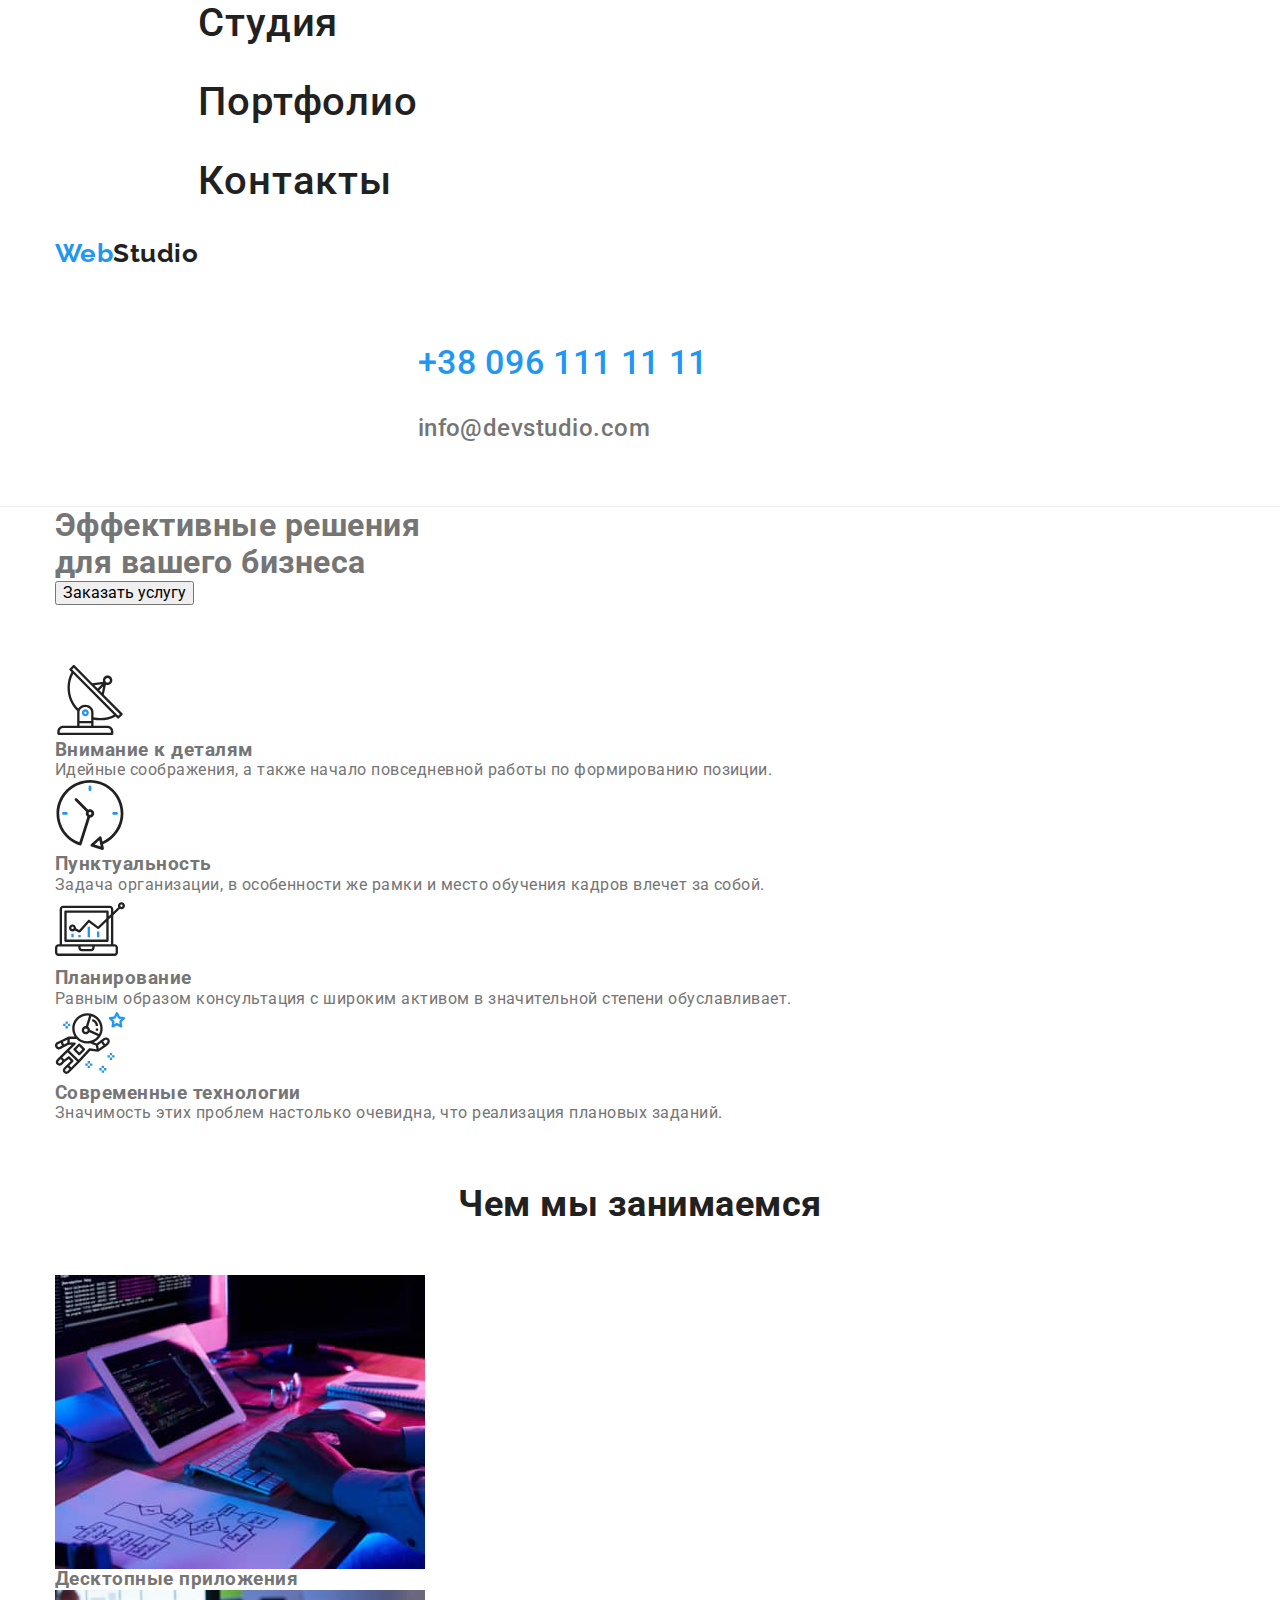
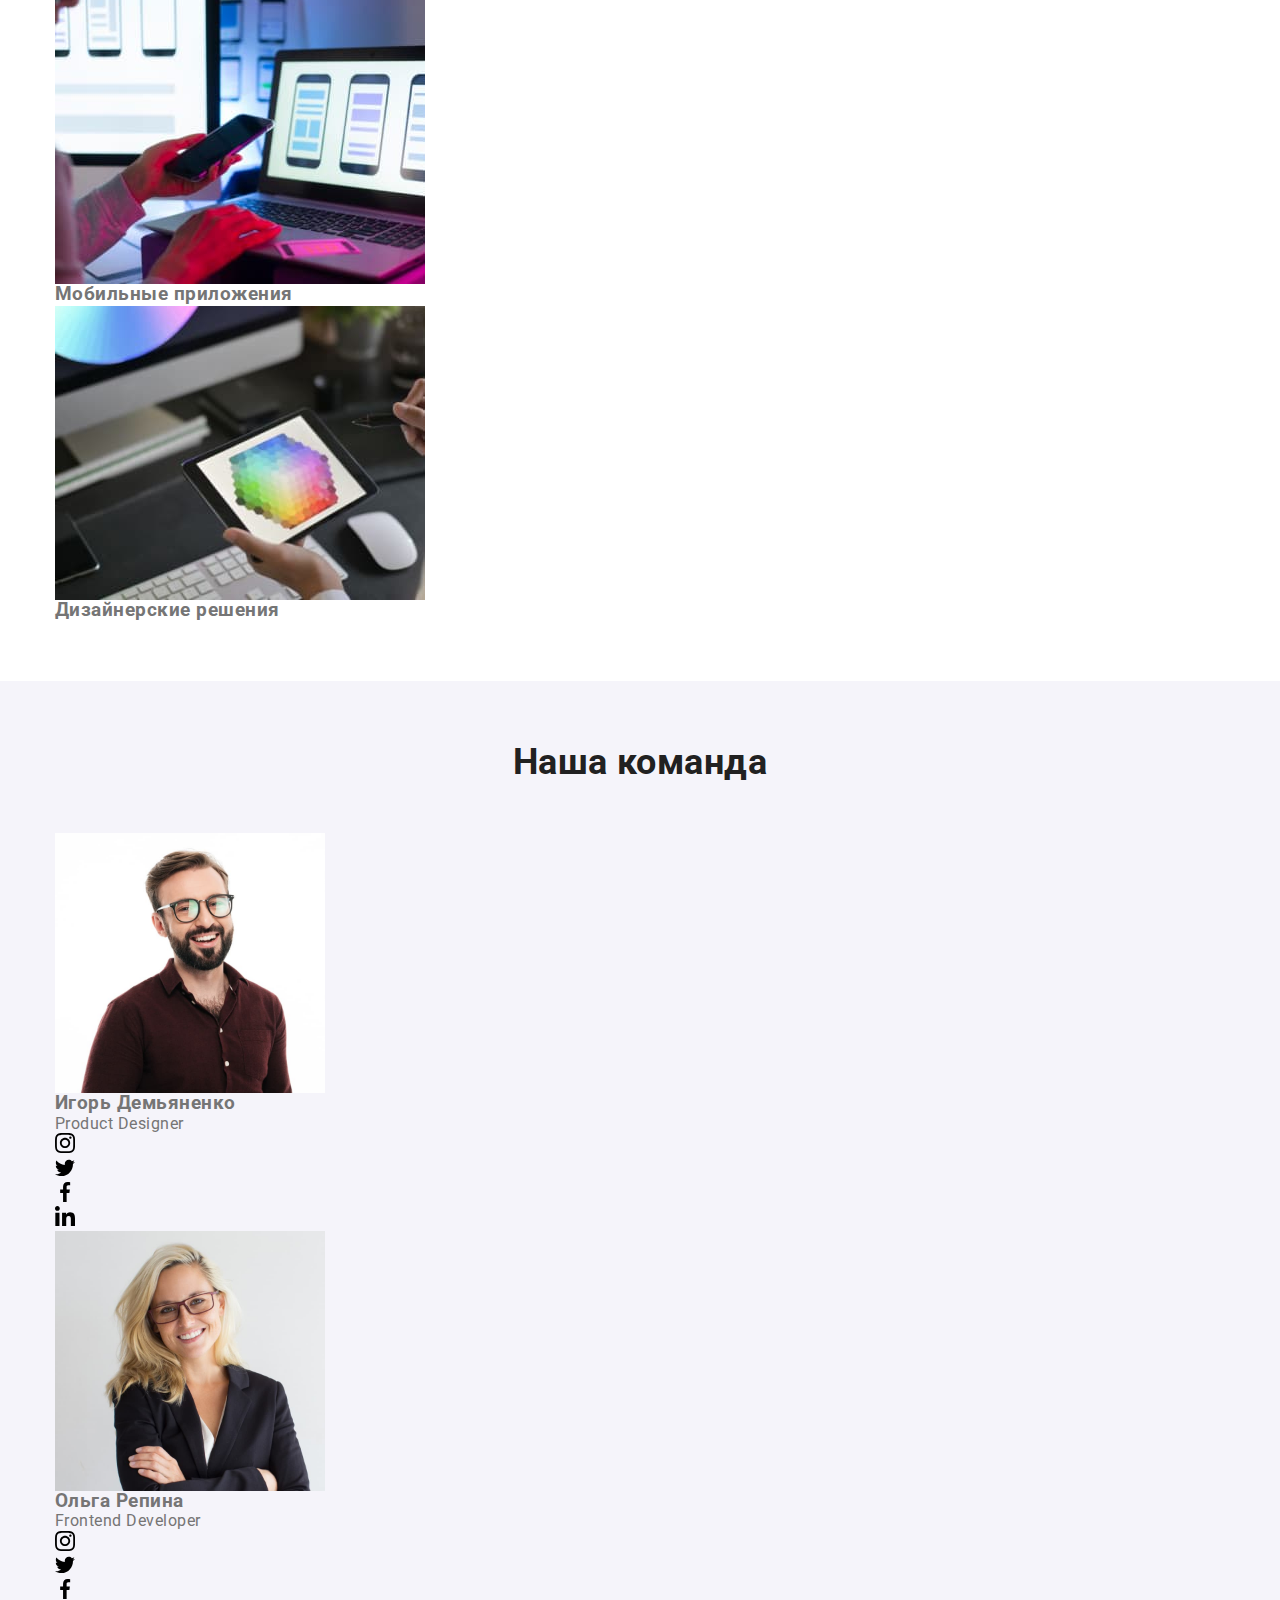
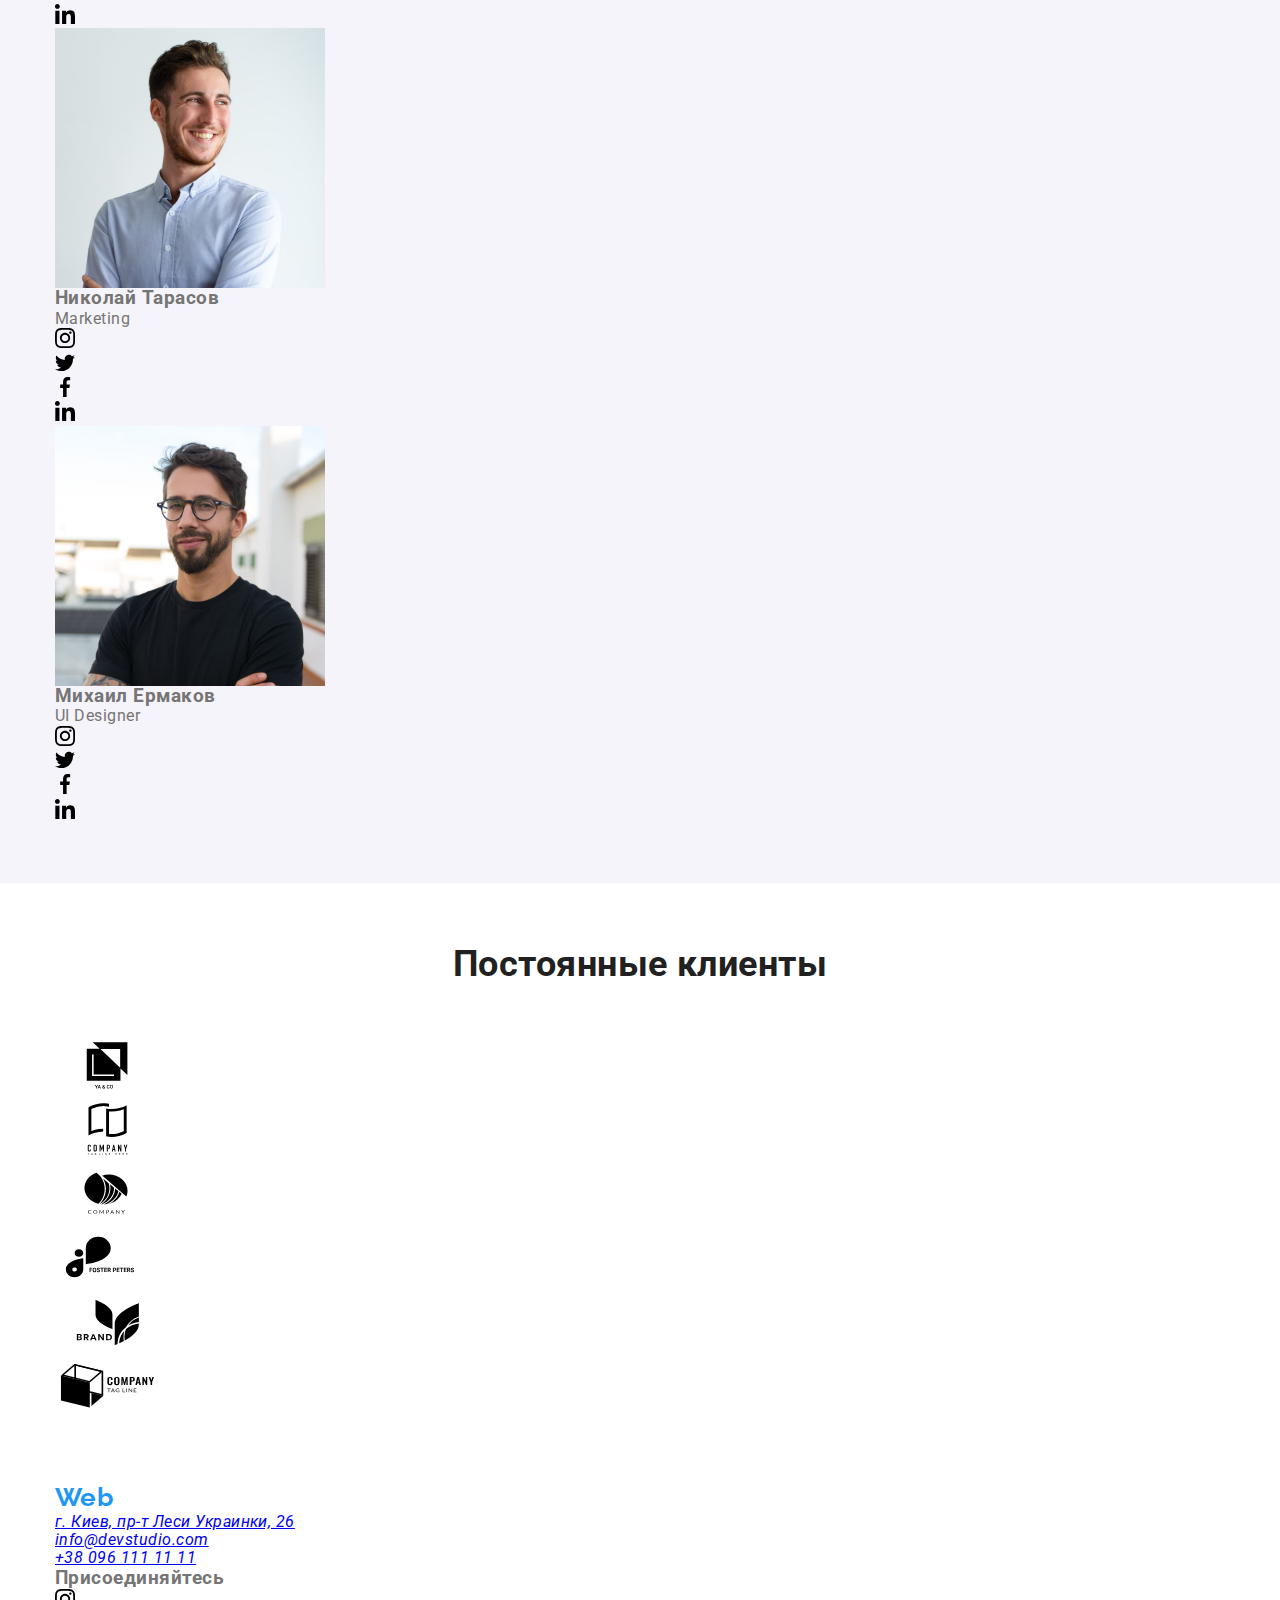
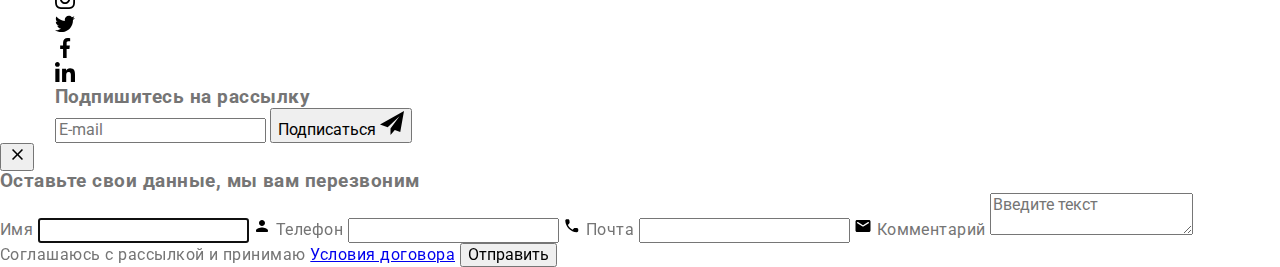
==== index.html @ 409502b0 "mobile_menu" ====
<!DOCTYPE html>
<html lang="ru">
  <head>
    <meta charset="UTF-8" />
    <meta http-equiv="X-UA-Compatible" content="IE=edge" />
    <meta name="viewport" content="width=device-width, initial-scale=1.0" />
    <title>Студия</title>
    <link href="https://fonts.googleapis.com/css2?family=Raleway:wght@700&family=Roboto:wght@400;500;700;900&display=swap" rel="stylesheet" />
    <link rel="stylesheet" href="https://cdnjs.cloudflare.com/ajax/libs/modern-normalize/1.1.0/modern-normalize.min.css" />
    <link rel="stylesheet" href="./css/main.min.css" />
  </head>
  <body>
    <!-- Шапка сайта -->
    <header class="header">
      <div class="header__container container">
        <a href="./index.html" class="logo">Web<span class="logo__black">Studio</span></a>
        <button type="button" 
                class="mobile-menu__button"
                aria-expanded="false"
                aria-controls="mobile-menu__container"
                data-menu-button>
          <svg width=40 height=40 area-label ="Переключатель мобильного меню">              
            <use class="mobile-menu__icon-menu" href="./images/icons.svg#menu"></use>
            <use class="mobile-menu__icon-close" href="./images/icons.svg#close"></use>
          </svg>            
        </button> 
        <div class="mobile-menu__container"  id="mobile-menu__container" data-menu>
            <nav class="nav">          
              <ul class="nav__list">
                <li class="nav__item"><a class="nav__link nav__link--current" href="./index.html">Студия</a></li>
                <li class="nav__item"><a class="nav__link" href="./portfolio.html">Портфолио</a></li>
                <li class="nav__item"><a class="nav__link" href="">Контакты</a></li>            
              </ul>         
            </nav>
            <ul class="contacts">
              <li class="contacts__item">
                <a class="contacts__link" href="mailto:info@devstudio.com">
                  <svg width="16" height="12" class="contacts__icon">
                    <use href="./images/icons.svg#envelope"></use>
                  </svg>
                  info@devstudio.com
                </a>
              </li>
              <li class="contacts__item">
                <a class="contacts__link contacts__link--mobile" href="tel:+380961111111">
                  <svg width="10" height="16" class="contacts__icon">
                    <use href="./images/icons.svg#smartphone"></use>
                  </svg>
                  +38 096 111 11 11
                </a>
              </li>
            </ul>   
            <ul class="mobile-social">
              <li class="mobile-social__item"><a href="" class="mobile-social__link">Instagram</a>              
              <li class="mobile-social__item"><a href="" class="mobile-social__link">Twitter</a>              
              <li class="mobile-social__item"><a href="" class="mobile-social__link">Facebook</a>                
              <li class="mobile-social__item"><a href="" class="mobile-social__link">LinkedIn</a></li>              
            </ul>      
        </div>             
      </div>
    </header>

    <!-- Основная часть -->
    <main>
      <!--Герой-->
      <section class="hero">
        <div class="container">
          <h1 class="hero__title">Эффективные решения<br />для вашего бизнеса</h1>
          <button class="hero__button" type="button" data-modal-open>Заказать услугу</button>
        </div>
      </section>

      <!--Преимущества-->
      <section class="section">
        <div class="container">
          <h2 class="section__title visually-hidden">Наши преимущества</h2>
          <ul class="features">
            <li class="features__item">
              <div class="features__icon">
                <svg width=70 height=70>
                  <use href="./images/icons.svg#antenna"></use>
                </svg>
              </div>
              <h3 class="features__title">Внимание к деталям</h3>
              <p class="features__text">Идейные соображения, а также начало повседневной работы по формированию позиции.</p>
            </li>
            <li class="features__item">
              <div class="features__icon">
                <svg width=70 height=70>
                  <use href="./images/icons.svg#clock"></use>
                </svg>
              </div>
              <h3 class="features__title">Пунктуальность</h3>
              <p class="features__text">Задача организации, в особенности же рамки и место обучения кадров влечет за собой.</p>
            </li>
            <li class="features__item">
              <div class="features__icon">
                <svg width=70 height=70>
                  <use href="./images/icons.svg#diagram"></use>
                </svg>
              </div>
              <h3 class="features__title">Планирование</h3>
              <p class="features__text">Равным образом консультация с широким активом в значительной степени обуславливает.</p>
            </li>
            <li class="features__item">
              <div class="features__icon">
                <svg width=70 height=70>
                  <use href="./images/icons.svg#astronaut"></use>
                </svg>
              </div>
              <h3 class="features__title">Современные технологии</h3>
              <p class="features__text">Значимость этих проблем настолько очевидна, что реализация плановых заданий.</p>
            </li>
          </ul>
        </div>
      </section>

      <!--Чем мы занимаемся-->
      <section class="section section--no-padding">
        <div class="container">
          <h2 class="section__title">Чем мы занимаемся</h2>
          <ul class="description">
            <li class="description__item">
              <img src="./images/box1.jpg" alt="крупный план програмиста, работающего за своим столом в офисе" width="370" />
              <h3 class="description__title">Десктопные приложения</h3>
            </li>
            <li class="description__item">
              <img src="./images/box2.jpg" alt="веб дизайнер работает над интерфейсом приложения для смартфона" width="370" />
              <h3 class="description__title">Мобильные приложения</h3>
            </li>
            <li class="description__item">
              <img src="./images/box3.jpg" alt="веб дизайнер работает с цветовой палитрой на планшете" width="370" />
              <h3 class="description__title">Дизайнерские решения</h3>
            </li>
          </ul>
        </div>
      </section>

      <!--Команда-->
      <section class="section section--over-bcgr">
        <div class="container">
          <h2 class="section__title">Наша команда</h2>
          <ul class="team">
            <li class="team__item">
              <img src="./images/demjanenko.jpg" alt="Игорь Демьяненко" width="270" />
              <div class="team__box">
                <h3 class="team__title">Игорь Демьяненко</h3>
                <p class="team__text">Product Designer</p>
                <ul class="social">
                  <li class="social__item">
                    <a href="#" class="social__link">
                      <svg width="20" height="20" class="social__icon">
                        <use href="./images/icons.svg#instagram"></use>
                      </svg>
                    </a>
                  </li>
                  <li class="social__item">
                    <a href="#" class="social__link">
                      <svg width="20" height="20" class="social__icon">
                        <use href="./images/icons.svg#twitter"></use>
                      </svg>
                    </a>
                  </li>
                  <li class="social__item">
                    <a href="#" class="social__link">
                      <svg width="20" height="20" class="social__icon">
                        <use href="./images/icons.svg#facebook"></use>
                      </svg>
                    </a>
                  </li>
                  <li class="social__item">
                    <a href="#" class="social__link">
                      <svg width="20" height="20" class="social__icon">
                        <use href="./images/icons.svg#linkedin"></use>
                      </svg>
                    </a>
                  </li>
                </ul>
              </div>
            </li>
            <li class="team__item">
              <img src="./images/repina.jpg" alt="Ольга Репина" width="270" />
              <div class="team__box">
                <h3 class="team__title">Ольга Репина</h3>
                <p class="team__text">Frontend Developer</p>
                <ul class="social">
                  <li class="social__item">
                    <a href="#" class="social__link">
                      <svg width="20" height="20" class="social__icon">
                        <use href="./images/icons.svg#instagram"></use>
                      </svg>
                    </a>
                  </li>
                  <li class="social__item">
                    <a href="#" class="social__link">
                      <svg width="20" height="20" class="social__icon">
                        <use href="./images/icons.svg#twitter"></use>
                      </svg>
                    </a>
                  </li>
                  <li class="social__item">
                    <a href="#" class="social__link">
                      <svg width="20" height="20" class="social__icon">
                        <use href="./images/icons.svg#facebook"></use>
                      </svg>
                    </a>
                  </li>
                  <li class="social__item">
                    <a href="#" class="social__link">
                      <svg width="20" height="20" class="social__icon">
                        <use href="./images/icons.svg#linkedin"></use>
                      </svg>
                    </a>
                  </li>
                </ul>
              </div>
            </li>
            <li class="team__item">
              <img src="./images/tarasov.jpg" alt="Николай Тарасов" width="270" />
              <div class="team__box">
                <h3 class="team__title">Николай Тарасов</h3>
                <p class="team__text">Marketing</p>
                <ul class="social">
                  <li class="social__item">
                    <a href="#" class="social__link">
                      <svg width="20" height="20" class="social__icon">
                        <use href="./images/icons.svg#instagram"></use>
                      </svg>
                    </a>
                  </li>
                  <li class="social__item">
                    <a href="#" class="social__link">
                      <svg width="20" height="20" class="social__icon">
                        <use href="./images/icons.svg#twitter"></use>
                      </svg>
                    </a>
                  </li>
                  <li class="social__item">
                    <a href="#" class="social__link">
                      <svg width="20" height="20" class="social__icon">
                        <use href="./images/icons.svg#facebook"></use>
                      </svg>
                    </a>
                  </li>
                  <li class="social__item">
                    <a href="#" class="social__link">
                      <svg width="20" height="20" class="social__icon">
                        <use href="./images/icons.svg#linkedin"></use>
                      </svg>
                    </a>
                  </li>
                </ul>
              </div>
            </li>
            <li class="team__item">
              <img src="./images/ermakov.jpg" alt="Михаил Ермаков" width="270" />
              <div class="team__box">
                <h3 class="team__title">Михаил Ермаков</h3>
                <p class="team__text">UI Designer</p>
                <ul class="social">
                  <li class="social__item">
                    <a href="#" class="social__link">
                      <svg width="20" height="20" class="social__icon">
                        <use href="./images/icons.svg#instagram"></use>
                      </svg>
                    </a>
                  </li>
                  <li class="social__item">
                    <a href="#" class="social__link">
                      <svg width="20" height="20" class="social__icon">
                        <use href="./images/icons.svg#twitter"></use>
                      </svg>
                    </a>
                  </li>
                  <li class="social__item">
                    <a href="#" class="social__link">
                      <svg width="20" height="20" class="social__icon">
                        <use href="./images/icons.svg#facebook"></use>
                      </svg>
                    </a>
                  </li>
                  <li class="social__item">
                    <a href="#" class="social__link">
                      <svg width="20" height="20" class="social__icon">
                        <use href="./images/icons.svg#linkedin"></use>
                      </svg>
                    </a>
                  </li>
                </ul>
              </div>
            </li>
          </ul>
        </div>
      </section>
       <!-- Постоянные клиенты -->
    <section class="section">
      <div class="container">
        <h2 class="section__title">Постоянные клиенты</h2>
        <ul class="customers">
          <li class="customers__item">
            <a href="#" class="customers__link">
              <svg width="106" height="60">
                <use href="./images/icons.svg#logo1"></use>
              </svg>
            </a>
          </li>
          <li class="customers__item">
            <a href="#" class="customers__link">
              <svg width="106" height="60">
                <use href="./images/icons.svg#logo2"></use>
              </svg>
            </a>
          </li>
          <li class="customers__item">
            <a href="#" class="customers__link">
              <svg width="106" height="60">
                <use href="./images/icons.svg#logo3"></use>
              </svg>
            </a>
          </li>
          <li class="customers__item">
            <a href="#" class="customers__link">
              <svg width="106" height="60">
                <use href="./images/icons.svg#logo4"></use>
              </svg>
            </a>
          </li>
          <li class="customers__item">
            <a href="#" class="customers__link">
              <svg width="106" height="60">
                <use href="./images/icons.svg#logo5"></use>
              </svg>
            </a>
          </li>
          <li class="customers__item">
            <a href="#" class="customers__link">
              <svg width="106" height="60">
                <use href="./images/icons.svg#logo6"></use>
              </svg>
            </a>
          </li>
        </ul>
      </div>
    </section>
    </main>

       <!-- Подвал -->
    <footer class="footer">
      <div class="footer__container container">
        <div class="footer__address">
        <a href="./index.html" class="logo">Web<span class="logo__white">Studio</span></a>
        <address>         
          <ul class="address">
            <li class="address__item"><a class="address__link map" href="https://goo.gl/maps/9KBQKtj4yiWqNJr88" target="_blank" rel="noopener noreferrer">г. Киев, пр-т Леси Украинки, 26</a></li>
            <li class="address__item"><a class="address__link" href="mailto:info@devstudio.com">info@devstudio.com</a></li>
            <li class="address__item"><a class="address__link" href="tel:+380961111111">+38 096 111 11 11</a></li>
          </ul>
        </address>
        </div>
        <div class="footer__social">
          <h3 class="footer__title">Присоединяйтесь</h3>
          <ul class="social">
            <li class="social__item">
              <a href="#" class="social__link social__link--dark">
                <svg width="20" height="20" class="social__icon">
                  <use href="./images/icons.svg#instagram"></use>
                </svg>
              </a>
            </li>
            <li class="social__item">
              <a href="#" class="social__link social__link--dark">
                <svg width="20" height="20" class="social__icon">
                  <use href="./images/icons.svg#twitter"></use>
                </svg>
              </a>
            </li>
            <li class="social__item">
              <a href="#" class="social__link social__link--dark">
                <svg width="20" height="20" class="social__icon">
                  <use href="./images/icons.svg#facebook"></use>
                </svg>
              </a>
            </li>
            <li class="social__item">
              <a href="#" class="social__link social__link--dark">
                <svg width="20" height="20" class="social__icon">
                  <use href="./images/icons.svg#linkedin"></use>
                </svg>
              </a>
            </li>
          </ul>
        </div>
        <div class="footer__subscription">
          <h3 class="footer__title">Подпишитесь на рассылку</h3>
          <form action="subscription">
            <label class="subscription__label">
              <input class="subscription__input" type="email" name="email" placeholder="E-mail" />
              <button class="subscription__button" type="submit">
                Подписаться
                <svg width="24" height="24" class="subscription__icon">
                  <use href="./images/icons.svg#send"></use>
                </svg>
              </button>
            </label>
          </form>
        </div>
      </div>
    </footer>

    <!-- Модальное окно  -->
    <div class="backdrop is-hidden" data-modal>
      <div class="modal">
        <button class="modal__button" data-modal-close>
          <svg class="modal__icon" width="18" height="18">
            <use href="./images/icons.svg#close"></use>
          </svg>
        </button>

        <h3 class="modal__title">Оставьте свои данные, мы вам перезвоним</h3>
        <form class="form" action="form-mod">
          <label class="form__label">
            Имя
            <input class="form__input" type="text" name="name" autofocus required minlength="3" />
            <span class="form__icon">
              <svg width="18" height="18">
                <use href="./images/icons.svg#person"></use>
              </svg>
            </span>
          </label>

          <label class="form__label">
            Телефон
            <input class="form__input" type="tel" name="phone_number" />
            <span class="form__icon">
              <svg width="18" height="18">
                <use href="./images/icons.svg#phone"></use>
              </svg>
            </span>
          </label>

          <label class="form__label">
            Почта
            <input class="form__input" type="email" name="mail" required />
            <span class="form__icon">
              <svg width="18" height="18">
                <use href="./images/icons.svg#email"></use>
              </svg>
            </span>
          </label>

          <label class="form__label">
            Комментарий
            <textarea class="form__textarea" name="comment" placeholder="Введите текст"></textarea>
          </label>

          <label class="form__label-policy">
            <input class="form__checkbox visually-hidden" type="checkbox" name="policy" />
            <span class="form__chec-icon"></span>
            Соглашаюсь с рассылкой и принимаю
            <a class="form__rule" href="#">Условия договора</a>           
          </label>

          <button class="form__button" type="submit">Отправить</button>
        </form>
      </div>
    </div>

    <!-- Script -->
    <script src="./js/modal.js"></script>
    <script src="./js/mobile-menu.js"></script>
  </body>
</html>
---- css/main.min.css ----
ul{list-style:none;padding:0;margin:0}h1,h2,h3,p{margin:0}img{display:block;max-width:100%;height:auto}.mobile-social__link{display:block;font-weight:500;font-size:14px;line-height:1.14;letter-spacing:.02em;text-decoration:none;-webkit-transition:color 250ms cubic-bezier(0.4, 0, 0.2, 1);transition:color 250ms cubic-bezier(0.4, 0, 0.2, 1)}.mobile-social__link:hover,.mobile-social__link:focus{color:#2196f3;fill:#2196f3}.visually-hidden{position:absolute;width:1px;height:1px;margin:-1px;border:0;padding:0;white-space:nowrap;-webkit-clip-path:inset(100%);clip-path:inset(100%);clip:rect(0 0 0 0);overflow:hidden}body{background-color:#fff;color:#757575;font-family:Roboto,sans-serif;letter-spacing:.03em}.container{margin-left:auto;margin-right:auto;padding-left:15px;padding-right:15px}@media screen and (max-width: 767px){.container{min-width:320px}}@media screen and (min-width: 480px){.container{width:480px}}@media screen and (min-width: 768px){.container{width:768px}}@media screen and (min-width: 1200px){.container{width:1200px}}.header{border-bottom:1px solid #ececec}.header__container{position:relative;display:-webkit-box;display:-ms-flexbox;display:flex;-webkit-box-align:center;-ms-flex-align:center;align-items:center}@media screen and (max-width: 767px){.header__container{padding:16px 15px}}.section{padding:60px 0}.section__title{line-height:1.17;text-align:center;color:#212121}@media screen and (min-width: 480px){.section__title{margin-bottom:30px;font-size:28px}}@media screen and (min-width: 1200px){.section__title{margin-bottom:50px;font-size:36px}}.section--no-padding{padding-top:0}@media(max-width: 1200px){.section--no-padding{display:none}}.section--over-bcgr{background-color:#f5f4fa}.logo{display:block;color:#2196f3;font-family:Raleway,sans-serif;font-weight:700;font-style:normal;text-decoration:none}@media screen and (min-width: 480px){.logo{font-size:24px;line-height:1.17}}@media screen and (min-width: 1200px){.logo{font-size:26px;line-height:1.19}}.logo__black{color:#212121}.logo__white{color:#fff}@media screen and (min-width: 480px){.nav__list{margin-bottom:302px}}.nav__item:not(:last-child){margin-bottom:32px}.nav__link{display:block;letter-spacing:.02em;text-decoration:none;-webkit-transition:color 250ms cubic-bezier(0.4, 0, 0.2, 1);transition:color 250ms cubic-bezier(0.4, 0, 0.2, 1);color:#212121}@media screen and (min-width: 480px){.nav__link{font-weight:500;font-size:40px;line-height:1.17}}.nav__link:hover,.nav__link:focus,.nav__link.current{color:#2196f3;fill:#2196f3}.contacts{display:-webkit-box;display:-ms-flexbox;display:flex}@media screen and (min-width: 480px){.contacts{-webkit-box-orient:vertical;-webkit-box-direction:reverse;-ms-flex-direction:column-reverse;flex-direction:column-reverse;margin-bottom:64px}}@media screen and (min-width: 480px){.contacts__item:not(:first-child){margin-bottom:32px}}.contacts__link{color:#757575;fill:#757575}@media screen and (min-width: 480px){.contacts__link{display:block;font-weight:500;font-size:24px;line-height:1.17;letter-spacing:.02em;text-decoration:none}}.contacts__link:hover,.contacts__link:focus{color:#2196f3}@media screen and (min-width: 480px){.contacts__link--mobile{font-size:34px;color:#2196f3}}.contacts__icon{margin-right:10px}@media screen and (min-width: 480px){.contacts__icon{display:none}}@media screen and (max-width: 767px){.mobile-menu__container{display:none;position:absolute;z-index:10;top:0;left:0;width:100%;padding:48px 40px;background-color:#fff}}@media screen and (min-width: 768px){.mobile-menu__container{display:-webkit-box;display:-ms-flexbox;display:flex}}.mobile-menu__container.is-open{display:block}.mobile-menu__button{position:absolute;z-index:20;top:10px;right:15px;display:inline-block;padding:0;background-color:rgba(0,0,0,0);border:none}.mobile-menu__button .mobile-menu__icon-close{display:none}.mobile-menu__button.is-open .mobile-menu__icon-close{display:block}.mobile-menu__button.is-open .mobile-menu__icon-menu{display:none}@media screen and (min-width: 768px){.mobile-menu__button{display:none}}.mobile-menu__button:hover,.mobile-menu__button:focus{fill:#2196f3}.mobile-social{display:-webkit-box;display:-ms-flexbox;display:flex}@media screen and (min-width: 768px){.mobile-social{display:none}}.mobile-social__item{display:-webkit-box;display:-ms-flexbox;display:flex}.mobile-social__item:not(:last-child){border-right:1px solid rgba(33,33,33,.2);padding-right:10px}.mobile-social__item:not(:first-child){padding-left:10px}.mobile-social__link{font-size:18px;line-height:1.22;color:#2196f3}/*# sourceMappingURL=main.min.css.map */
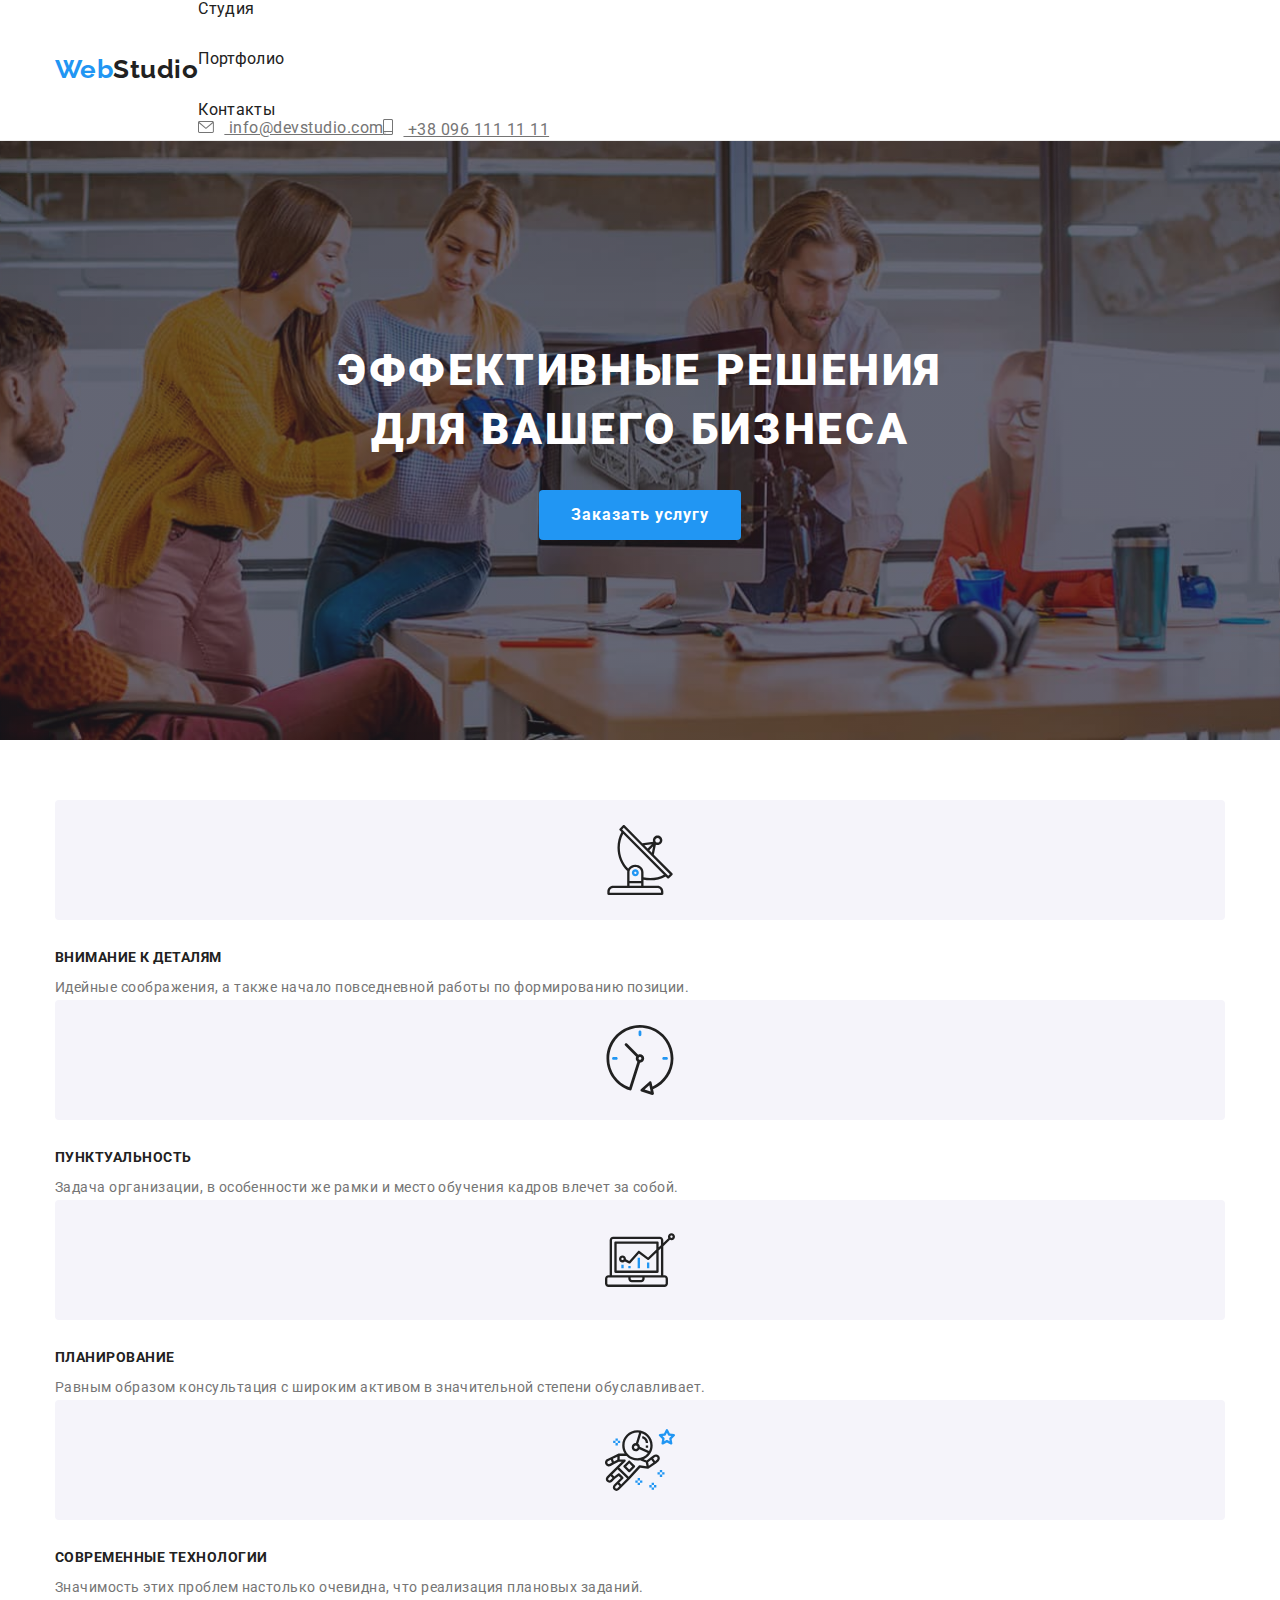
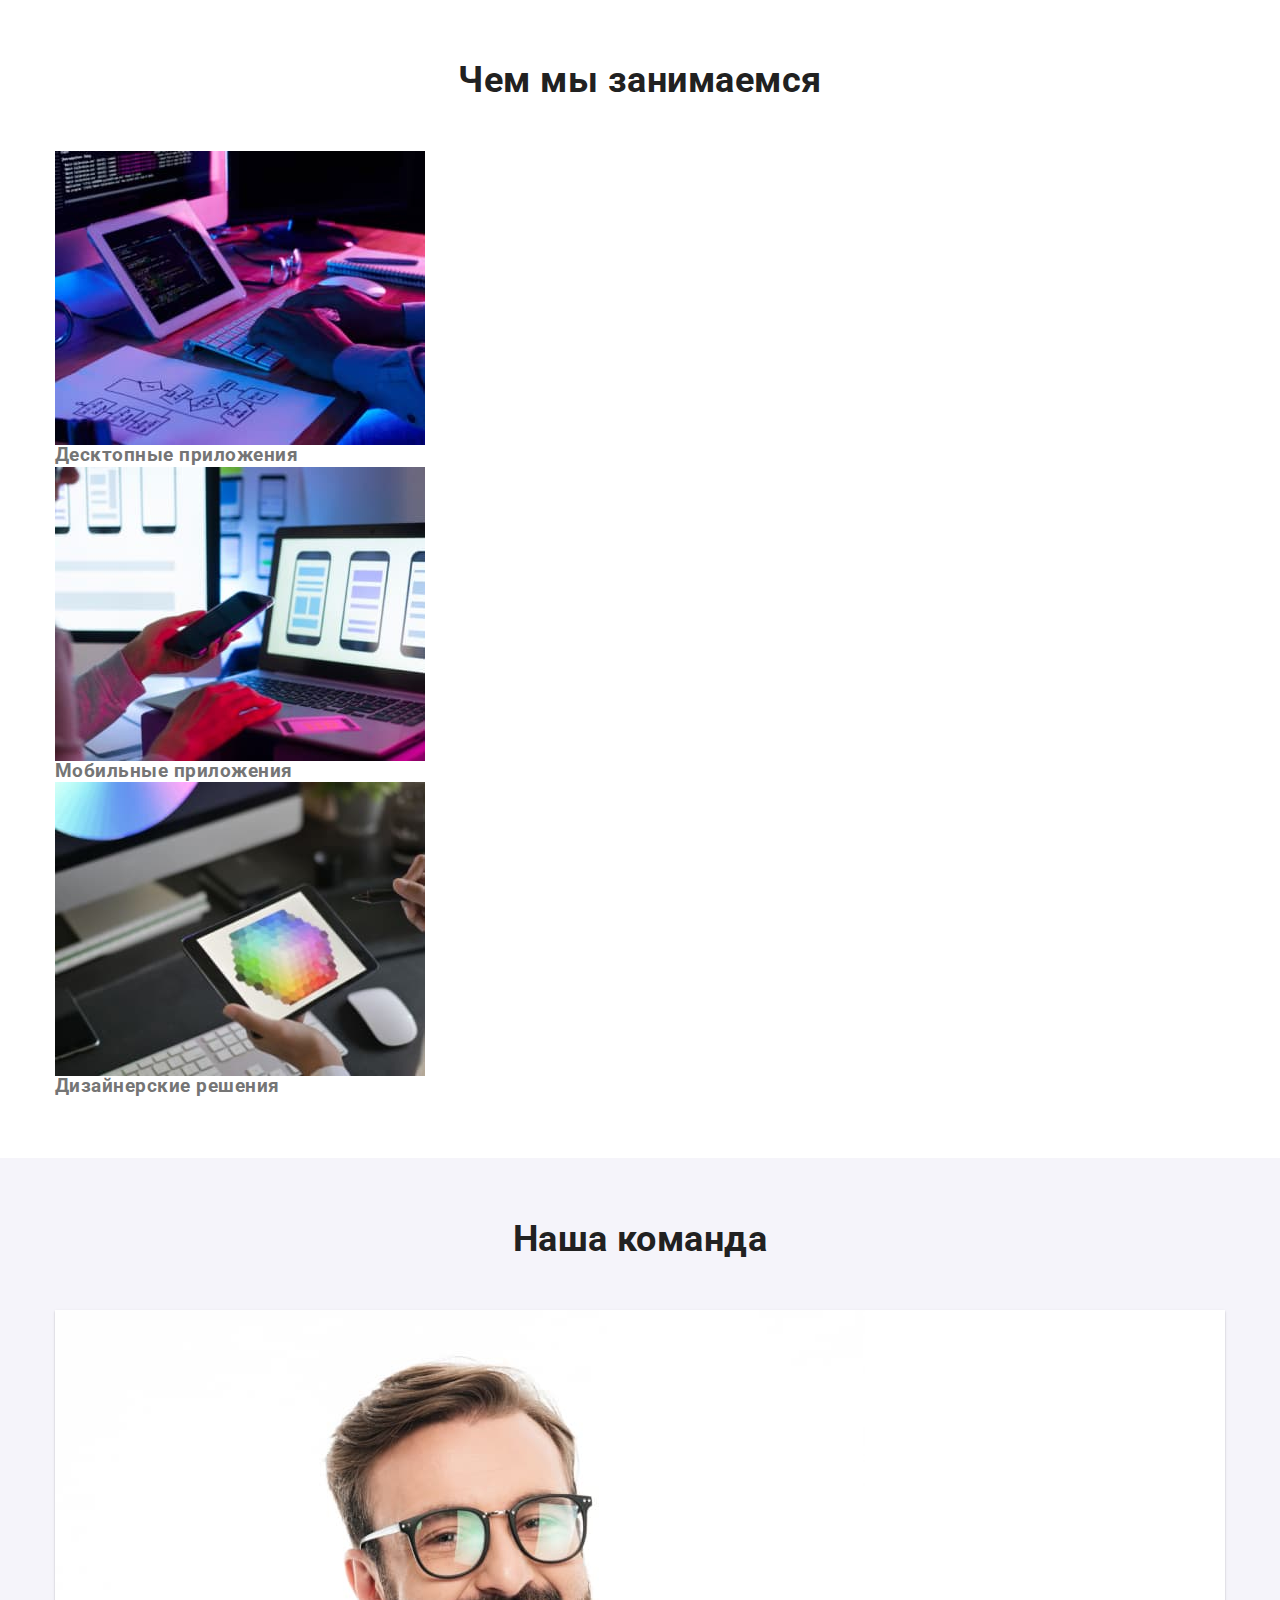
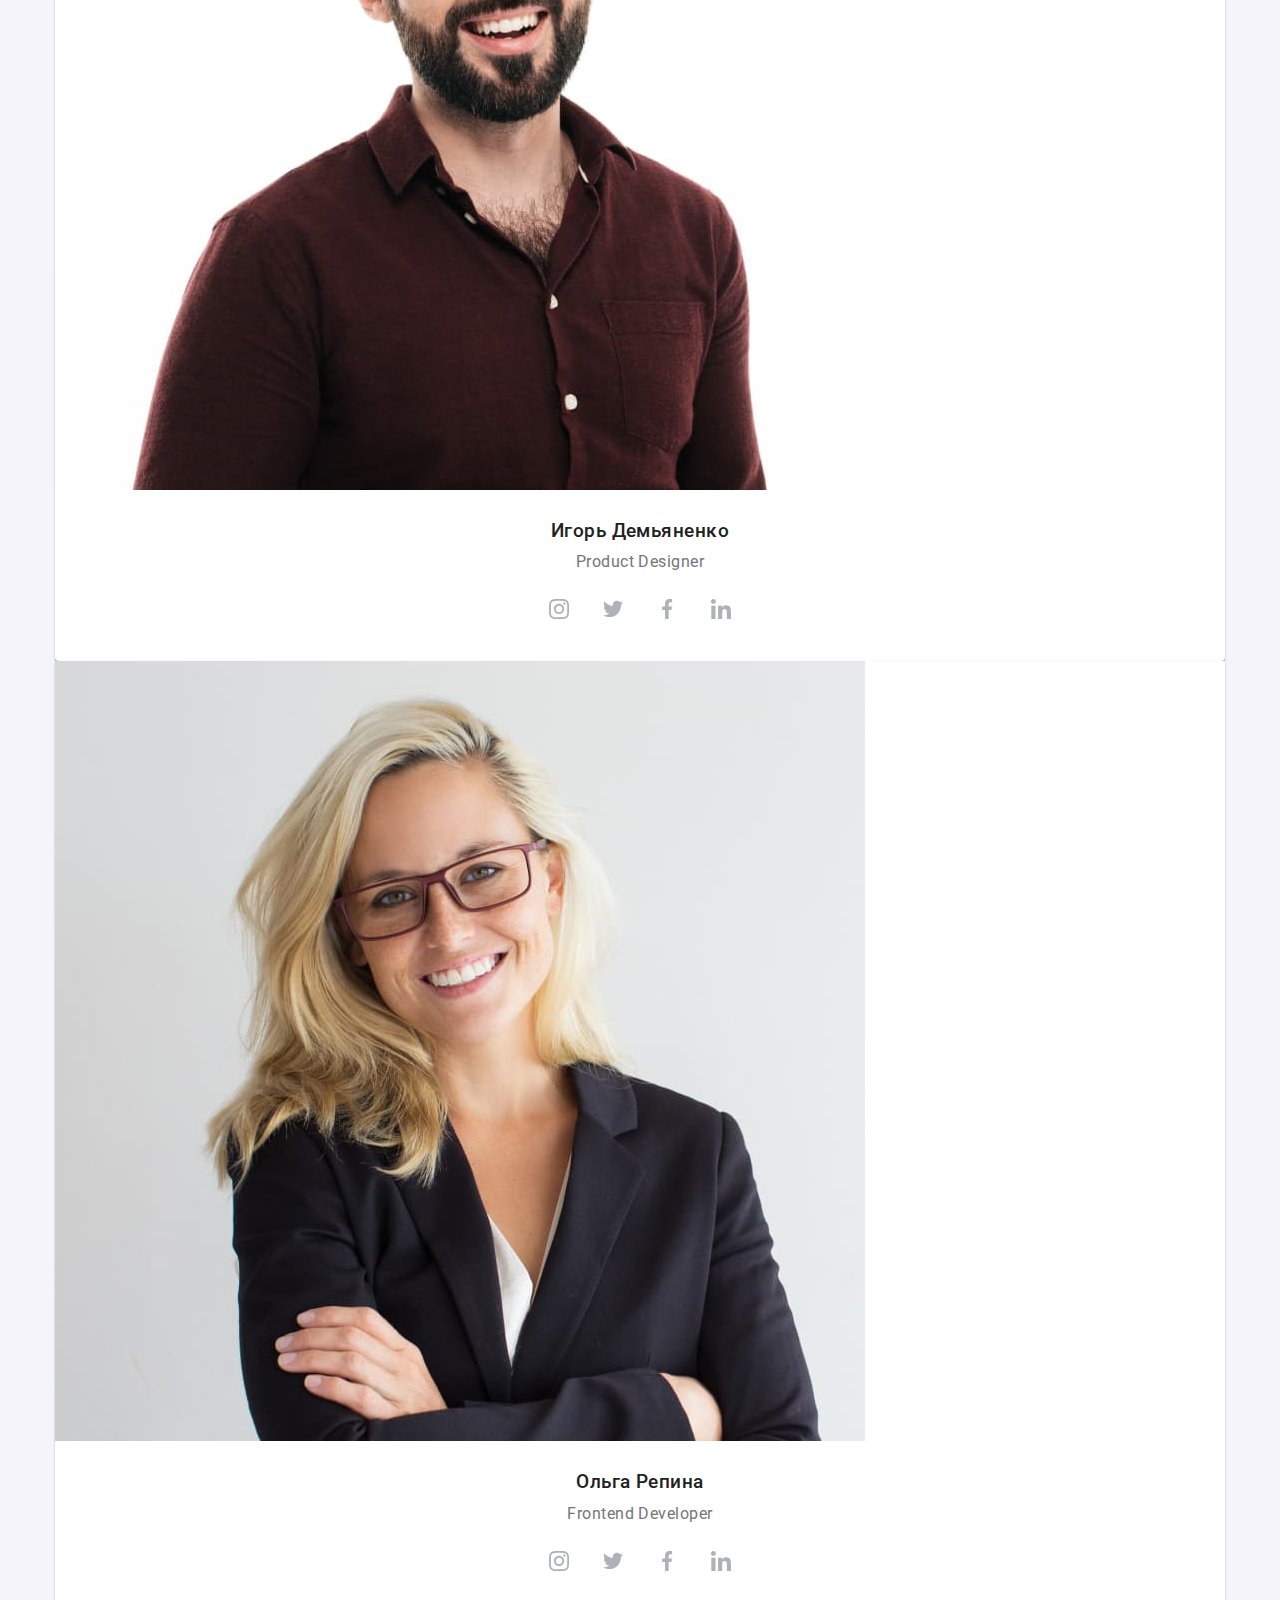
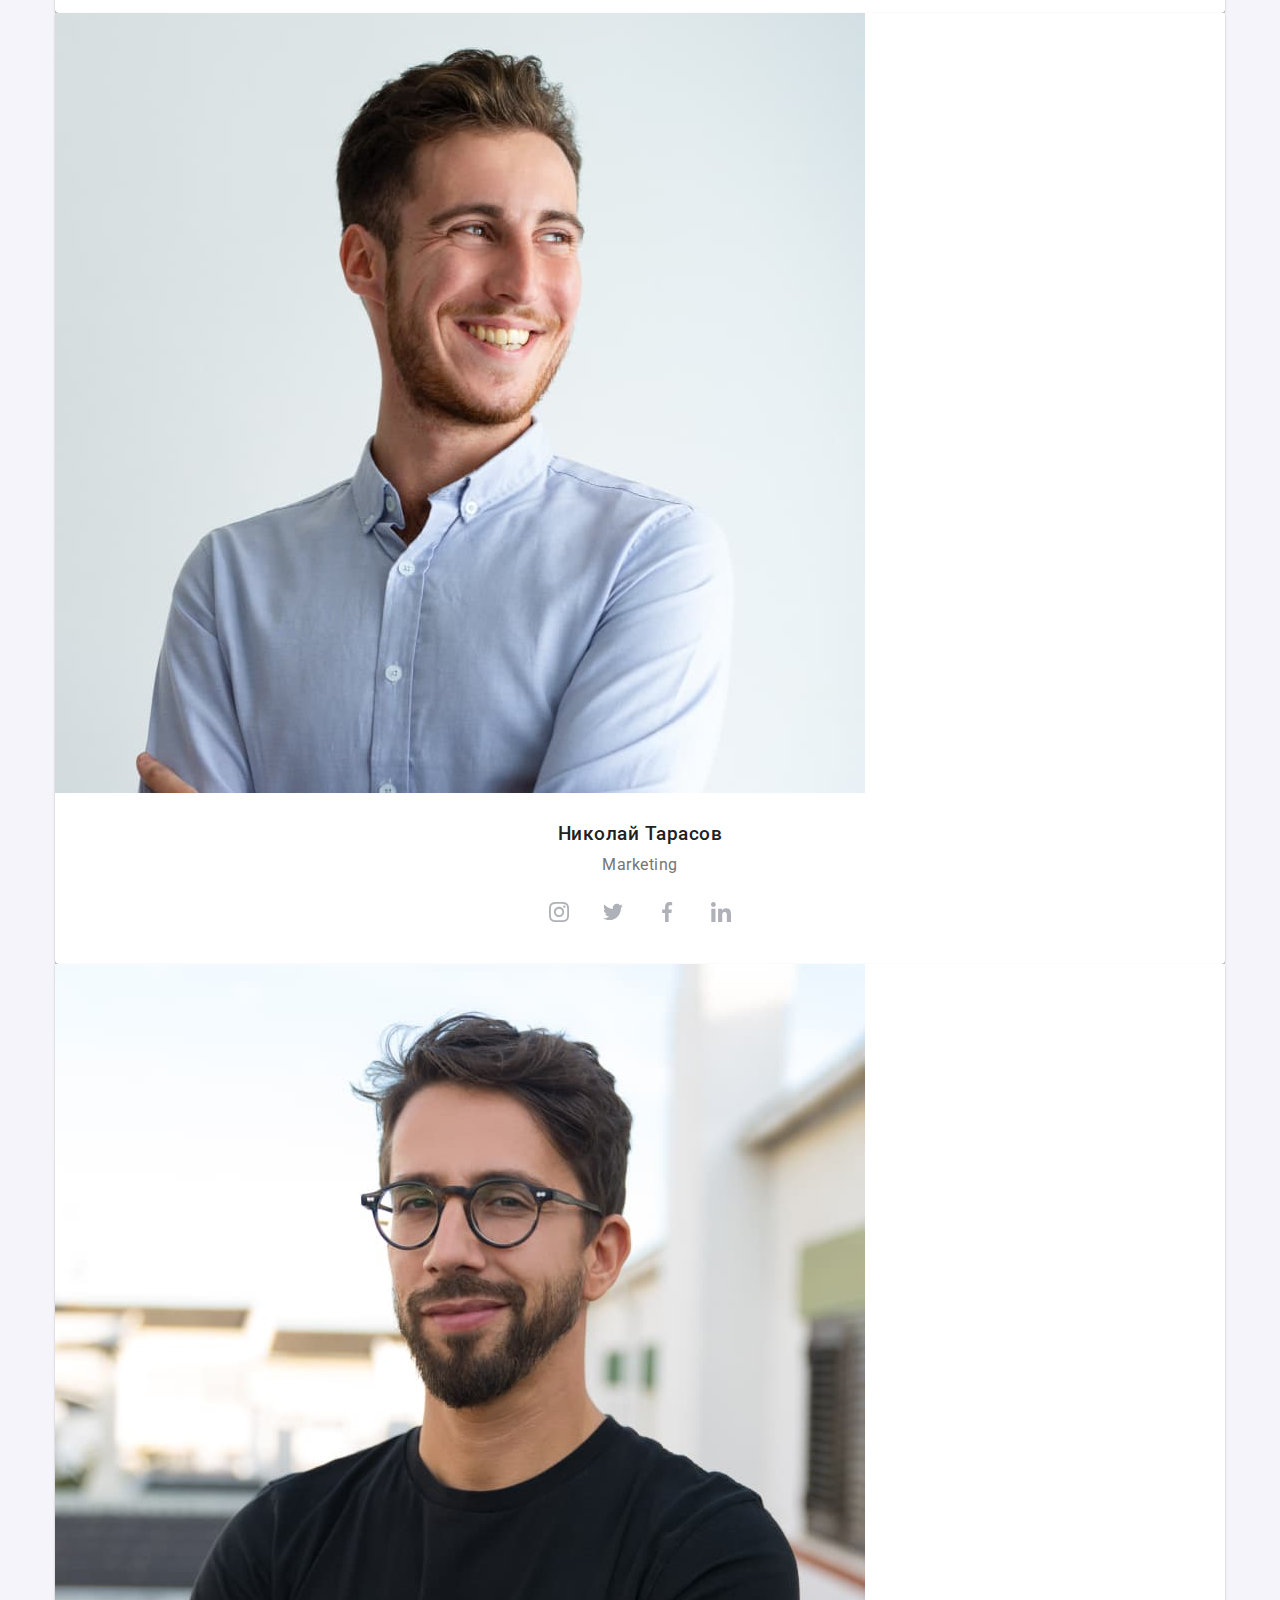
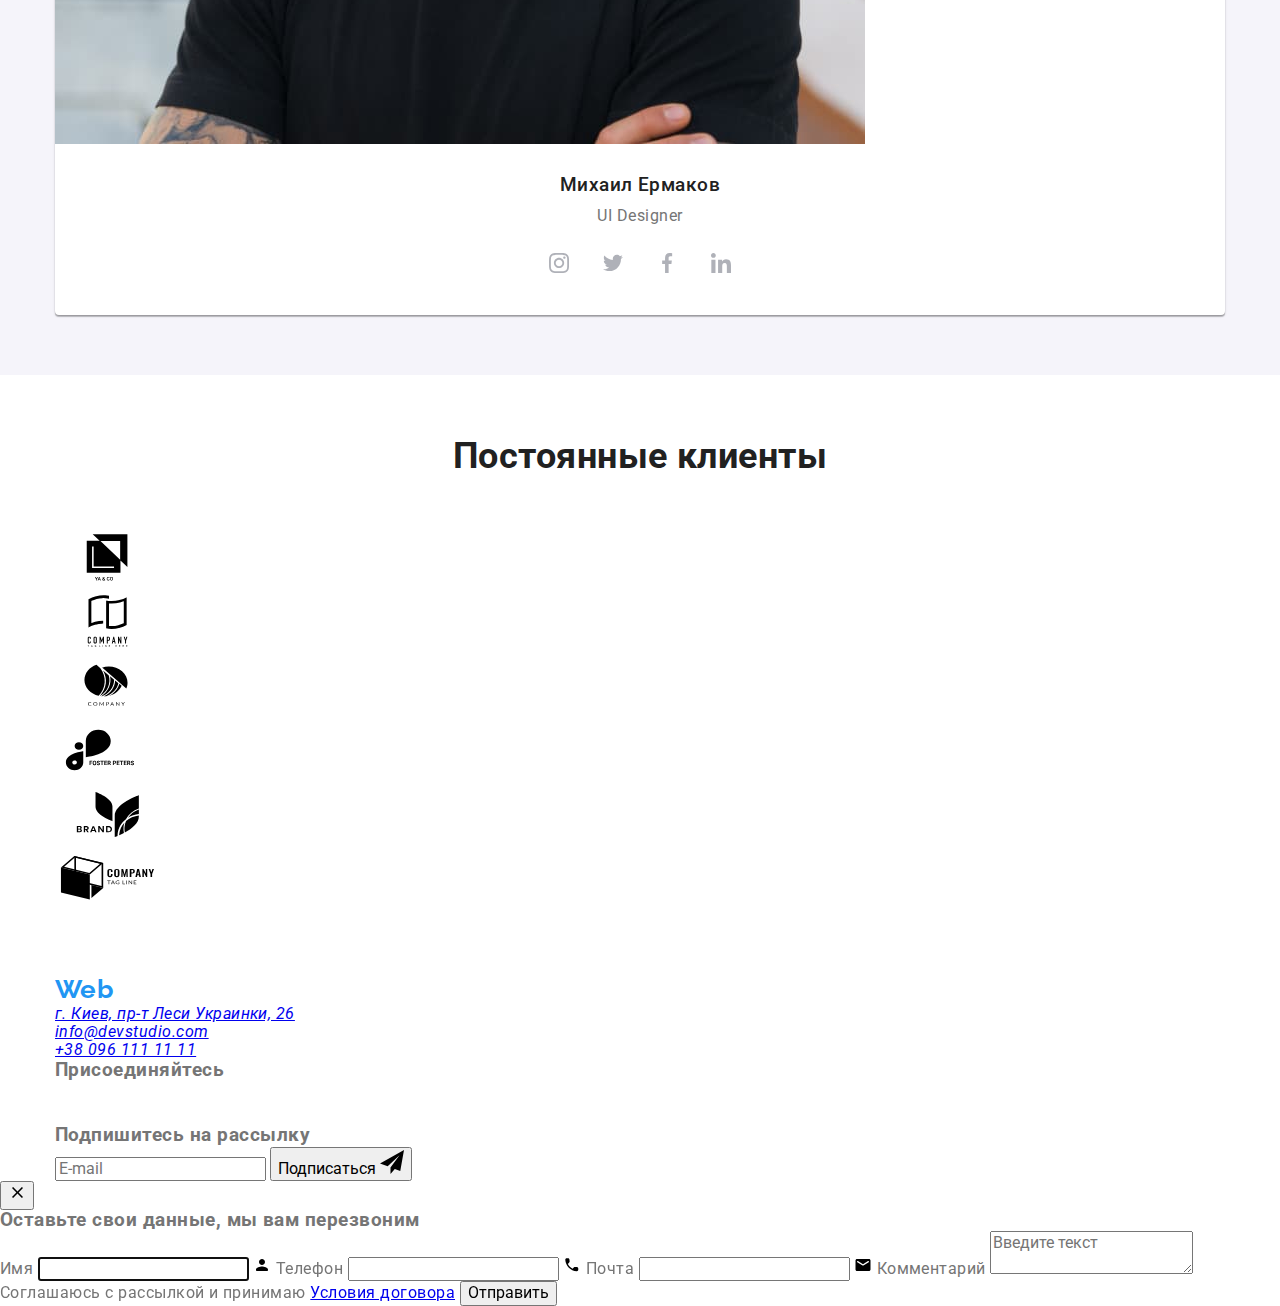
==== commit e03a4fcc: "interim" ====
--- a/index.html
+++ b/index.html
@@ -142,7 +142,7 @@
           <h2 class="section__title">Наша команда</h2>
           <ul class="team">
             <li class="team__item">
-              <img src="./images/demjanenko.jpg" alt="Игорь Демьяненко" width="270" />
+              <img src="./images/demjanenko.jpg" alt="Игорь Демьяненко" />
               <div class="team__box">
                 <h3 class="team__title">Игорь Демьяненко</h3>
                 <p class="team__text">Product Designer</p>
@@ -179,7 +179,7 @@
               </div>
             </li>
             <li class="team__item">
-              <img src="./images/repina.jpg" alt="Ольга Репина" width="270" />
+              <img src="./images/repina.jpg" alt="Ольга Репина"  />
               <div class="team__box">
                 <h3 class="team__title">Ольга Репина</h3>
                 <p class="team__text">Frontend Developer</p>
@@ -216,7 +216,7 @@
               </div>
             </li>
             <li class="team__item">
-              <img src="./images/tarasov.jpg" alt="Николай Тарасов" width="270" />
+              <img src="./images/tarasov.jpg" alt="Николай Тарасов"  />
               <div class="team__box">
                 <h3 class="team__title">Николай Тарасов</h3>
                 <p class="team__text">Marketing</p>
@@ -253,7 +253,7 @@
               </div>
             </li>
             <li class="team__item">
-              <img src="./images/ermakov.jpg" alt="Михаил Ермаков" width="270" />
+              <img src="./images/ermakov.jpg" alt="Михаил Ермаков"  />
               <div class="team__box">
                 <h3 class="team__title">Михаил Ермаков</h3>
                 <p class="team__text">UI Designer</p>
--- a/css/main.min.css
+++ b/css/main.min.css
@@ -1 +1 @@
-ul{list-style:none;padding:0;margin:0}h1,h2,h3,p{margin:0}img{display:block;max-width:100%;height:auto}.mobile-social__link{display:block;font-weight:500;font-size:14px;line-height:1.14;letter-spacing:.02em;text-decoration:none;-webkit-transition:color 250ms cubic-bezier(0.4, 0, 0.2, 1);transition:color 250ms cubic-bezier(0.4, 0, 0.2, 1)}.mobile-social__link:hover,.mobile-social__link:focus{color:#2196f3;fill:#2196f3}.visually-hidden{position:absolute;width:1px;height:1px;margin:-1px;border:0;padding:0;white-space:nowrap;-webkit-clip-path:inset(100%);clip-path:inset(100%);clip:rect(0 0 0 0);overflow:hidden}body{background-color:#fff;color:#757575;font-family:Roboto,sans-serif;letter-spacing:.03em}.container{margin-left:auto;margin-right:auto;padding-left:15px;padding-right:15px}@media screen and (max-width: 767px){.container{min-width:320px}}@media screen and (min-width: 480px){.container{width:480px}}@media screen and (min-width: 768px){.container{width:768px}}@media screen and (min-width: 1200px){.container{width:1200px}}.header{border-bottom:1px solid #ececec}.header__container{position:relative;display:-webkit-box;display:-ms-flexbox;display:flex;-webkit-box-align:center;-ms-flex-align:center;align-items:center}@media screen and (max-width: 767px){.header__container{padding:16px 15px}}.section{padding:60px 0}.section__title{line-height:1.17;text-align:center;color:#212121}@media screen and (min-width: 480px){.section__title{margin-bottom:30px;font-size:28px}}@media screen and (min-width: 1200px){.section__title{margin-bottom:50px;font-size:36px}}.section--no-padding{padding-top:0}@media(max-width: 1200px){.section--no-padding{display:none}}.section--over-bcgr{background-color:#f5f4fa}.logo{display:block;color:#2196f3;font-family:Raleway,sans-serif;font-weight:700;font-style:normal;text-decoration:none}@media screen and (min-width: 480px){.logo{font-size:24px;line-height:1.17}}@media screen and (min-width: 1200px){.logo{font-size:26px;line-height:1.19}}.logo__black{color:#212121}.logo__white{color:#fff}@media screen and (min-width: 480px){.nav__list{margin-bottom:302px}}.nav__item:not(:last-child){margin-bottom:32px}.nav__link{display:block;letter-spacing:.02em;text-decoration:none;-webkit-transition:color 250ms cubic-bezier(0.4, 0, 0.2, 1);transition:color 250ms cubic-bezier(0.4, 0, 0.2, 1);color:#212121}@media screen and (min-width: 480px){.nav__link{font-weight:500;font-size:40px;line-height:1.17}}.nav__link:hover,.nav__link:focus,.nav__link.current{color:#2196f3;fill:#2196f3}.contacts{display:-webkit-box;display:-ms-flexbox;display:flex}@media screen and (min-width: 480px){.contacts{-webkit-box-orient:vertical;-webkit-box-direction:reverse;-ms-flex-direction:column-reverse;flex-direction:column-reverse;margin-bottom:64px}}@media screen and (min-width: 480px){.contacts__item:not(:first-child){margin-bottom:32px}}.contacts__link{color:#757575;fill:#757575}@media screen and (min-width: 480px){.contacts__link{display:block;font-weight:500;font-size:24px;line-height:1.17;letter-spacing:.02em;text-decoration:none}}.contacts__link:hover,.contacts__link:focus{color:#2196f3}@media screen and (min-width: 480px){.contacts__link--mobile{font-size:34px;color:#2196f3}}.contacts__icon{margin-right:10px}@media screen and (min-width: 480px){.contacts__icon{display:none}}@media screen and (max-width: 767px){.mobile-menu__container{display:none;position:absolute;z-index:10;top:0;left:0;width:100%;padding:48px 40px;background-color:#fff}}@media screen and (min-width: 768px){.mobile-menu__container{display:-webkit-box;display:-ms-flexbox;display:flex}}.mobile-menu__container.is-open{display:block}.mobile-menu__button{position:absolute;z-index:20;top:10px;right:15px;display:inline-block;padding:0;background-color:rgba(0,0,0,0);border:none}.mobile-menu__button .mobile-menu__icon-close{display:none}.mobile-menu__button.is-open .mobile-menu__icon-close{display:block}.mobile-menu__button.is-open .mobile-menu__icon-menu{display:none}@media screen and (min-width: 768px){.mobile-menu__button{display:none}}.mobile-menu__button:hover,.mobile-menu__button:focus{fill:#2196f3}.mobile-social{display:-webkit-box;display:-ms-flexbox;display:flex}@media screen and (min-width: 768px){.mobile-social{display:none}}.mobile-social__item{display:-webkit-box;display:-ms-flexbox;display:flex}.mobile-social__item:not(:last-child){border-right:1px solid rgba(33,33,33,.2);padding-right:10px}.mobile-social__item:not(:first-child){padding-left:10px}.mobile-social__link{font-size:18px;line-height:1.22;color:#2196f3}/*# sourceMappingURL=main.min.css.map */+ul{list-style-type:none;padding:0;margin:0}h1,h2,h3,p{margin:0}img{display:block;max-width:100%;height:auto}.mobile-social__link{display:block;font-weight:500;font-size:14px;line-height:1.14;letter-spacing:.02em;text-decoration:none;-webkit-transition:color 250ms cubic-bezier(0.4, 0, 0.2, 1);transition:color 250ms cubic-bezier(0.4, 0, 0.2, 1)}.mobile-social__link:hover,.mobile-social__link:focus{color:#2196f3;fill:#2196f3}.hero__button{border-radius:4px;padding:10px 32px;min-width:200px;border:0px solid rgba(0,0,0,0);background-color:#2196f3;color:#fff;font-family:inherit;font-weight:700;font-size:16px;line-height:1.88;letter-spacing:.06em;-webkit-transition:background-color 250ms cubic-bezier(0.4, 0, 0.2, 1);transition:background-color 250ms cubic-bezier(0.4, 0, 0.2, 1);cursor:pointer}.hero__button:hover,.hero__button:focus{background-color:#188ce8}.features__title{font-size:14px;line-height:1.14;text-transform:uppercase;color:#212121}.visually-hidden{position:absolute;width:1px;height:1px;margin:-1px;border:0;padding:0;white-space:nowrap;-webkit-clip-path:inset(100%);clip-path:inset(100%);clip:rect(0 0 0 0);overflow:hidden}body{background-color:#fff;color:#757575;font-family:Roboto,sans-serif;letter-spacing:.03em}.container{margin-left:auto;margin-right:auto;padding-left:15px;padding-right:15px}@media screen and (max-width: 320px){.container{overflow-x:scroll}}@media screen and (min-width: 480px){.container{width:480px}}@media screen and (min-width: 768px){.container{width:768px}}@media screen and (min-width: 1200px){.container{width:1200px}}.header{border-bottom:1px solid #ececec}.header__container{position:relative;display:-webkit-box;display:-ms-flexbox;display:flex;-webkit-box-align:center;-ms-flex-align:center;align-items:center}@media screen and (max-width: 767px){.header__container{padding:16px 15px}}.section{padding:60px 0}.section__title{line-height:1.17;text-align:center;color:#212121}@media screen and (min-width: 480px){.section__title{margin-bottom:30px;font-size:28px}}@media screen and (min-width: 1200px){.section__title{margin-bottom:50px;font-size:36px}}.section--no-padding{padding-top:0}@media(max-width: 1200px){.section--no-padding{display:none}}.section--over-bcgr{background-color:#f5f4fa}.logo{display:block;color:#2196f3;font-family:Raleway,sans-serif;font-weight:700;font-style:normal;text-decoration:none}@media screen and (min-width: 480px){.logo{font-size:24px;line-height:1.17}}@media screen and (min-width: 1200px){.logo{font-size:26px;line-height:1.19}}.logo__black{color:#212121}.logo__white{color:#fff}@media screen and (max-width: 767px){.nav__list{margin-bottom:auto}}.nav__item:not(:last-child){margin-bottom:32px}.nav__link{display:block;letter-spacing:.02em;text-decoration:none;-webkit-transition:color 250ms cubic-bezier(0.4, 0, 0.2, 1);transition:color 250ms cubic-bezier(0.4, 0, 0.2, 1);color:#212121}@media screen and (max-width: 767px){.nav__link{font-weight:500;font-size:40px;line-height:1.17}}.nav__link:hover,.nav__link:focus,.nav__link.current{color:#2196f3;fill:#2196f3}.contacts{display:-webkit-box;display:-ms-flexbox;display:flex}@media screen and (max-width: 767px){.contacts{-webkit-box-orient:vertical;-webkit-box-direction:reverse;-ms-flex-direction:column-reverse;flex-direction:column-reverse;margin-top:auto;margin-bottom:64px}}@media screen and (max-width: 767px){.contacts__item:not(:first-child){margin-bottom:32px}}.contacts__link{color:#757575;fill:#757575}@media screen and (max-width: 767px){.contacts__link{display:block;font-weight:500;font-size:24px;line-height:1.17;letter-spacing:.02em;text-decoration:none}}.contacts__link:hover,.contacts__link:focus{color:#2196f3}@media screen and (max-width: 767px){.contacts__link--mobile{font-size:34px;color:#2196f3}}.contacts__icon{margin-right:10px}@media screen and (max-width: 767px){.contacts__icon{display:none}}@media screen and (max-width: 767px){.mobile-menu__container{display:none;position:absolute;z-index:10;top:0;left:0;width:100%;height:100vh;padding:48px 40px;background-color:#fff}}.mobile-menu__container.is-open{display:block;display:-webkit-box;display:-ms-flexbox;display:flex;-webkit-box-orient:vertical;-webkit-box-direction:normal;-ms-flex-direction:column;flex-direction:column;-webkit-box-pack:justify;-ms-flex-pack:justify;justify-content:space-between}.mobile-menu__button{position:absolute;z-index:20;top:10px;right:15px;display:inline-block;padding:0;background-color:rgba(0,0,0,0);border:none}.mobile-menu__button .mobile-menu__icon-close{display:none}.mobile-menu__button.is-open .mobile-menu__icon-close{display:block}.mobile-menu__button.is-open .mobile-menu__icon-menu{display:none}@media screen and (min-width: 768px){.mobile-menu__button{display:none}}.mobile-menu__button:hover,.mobile-menu__button:focus{fill:#2196f3}.mobile-social{display:-webkit-box;display:-ms-flexbox;display:flex}@media screen and (min-width: 768px){.mobile-social{display:none}}.mobile-social__item:not(:last-child){border-right:1px solid rgba(33,33,33,.2);padding-right:10px}.mobile-social__item:not(:first-child){padding-left:10px}.mobile-social__link{font-size:18px;line-height:1.22;color:#2196f3}.hero{text-align:center;max-width:1600px;margin-left:auto;margin-right:auto;background-image:-webkit-gradient(linear, left top, right top, from(rgba(47, 48, 58, 0.4)), to(rgba(47, 48, 58, 0.4))),url(../images/bg.jpg);background-image:linear-gradient(to right, rgba(47, 48, 58, 0.4), rgba(47, 48, 58, 0.4)),url(../images/bg.jpg);background-size:cover;background-repeat:no-repeat;background-position:center;background-color:#2f303a}@media screen and (max-width: 1199px){.hero{padding-top:118px;padding-bottom:128px}}@media screen and (min-width: 1200px){.hero{padding-top:200px;padding-bottom:200px}}@media(min-device-pixel-ratio: 2),(-webkit-min-device-pixel-ratio: 2),(min-resolution: 2dppx){.hero{background-image:-webkit-gradient(linear, left top, right top, from(rgba(47, 48, 58, 0.4)), to(rgba(47, 48, 58, 0.4))),url(../images/bg@2x.jpg);background-image:linear-gradient(to right, rgba(47, 48, 58, 0.4), rgba(47, 48, 58, 0.4)),url(../images/bg@2x.jpg)}}.hero__title{margin-top:0;margin-bottom:30px;color:#fff;font-weight:900;font-size:26px;line-height:1.62;letter-spacing:.06em;text-transform:uppercase}@media screen and (min-width: 1200px){.hero__title{font-size:44px;line-height:1.36}}@media screen and (max-width: 1199px){.features__item:not(:last-child){margin-bottom:30px}}.features__icon{display:-webkit-box;display:-ms-flexbox;display:flex;-webkit-box-align:center;-ms-flex-align:center;align-items:center;-webkit-box-pack:center;-ms-flex-pack:center;justify-content:center;width:100%;height:120px;background-color:#f5f4fa;border-radius:4px}.features__title{margin-top:30px;margin-bottom:10px}.features__text{font-size:14px;line-height:1.7}.team__item{-webkit-box-shadow:0px 1px 3px rgba(0,0,0,.12),0px 1px 1px rgba(0,0,0,.14),0px 2px 1px rgba(0,0,0,.2);box-shadow:0px 1px 3px rgba(0,0,0,.12),0px 1px 1px rgba(0,0,0,.14),0px 2px 1px rgba(0,0,0,.2);border-radius:0px 0px 4px 4px;background-color:#fff}@media screen and (max-width: 767px){.team__item{width:100%}}@media screen and (max-width: 1199px){.team__item:not(:last-child){margin-bottom:30px}}.team__box{padding:30px 0;font-size:16px;line-height:1.19;text-align:center}.team__title{font-weight:500;margin-bottom:10px;color:#212121}.team__text{margin-bottom:16px}.social{display:-webkit-box;display:-ms-flexbox;display:flex;-webkit-box-pack:center;-ms-flex-pack:center;justify-content:center}.social__item:not(:last-child){margin-right:10px}.social__link{display:-webkit-box;display:-ms-flexbox;display:flex;-webkit-box-align:center;-ms-flex-align:center;align-items:center;-webkit-box-pack:center;-ms-flex-pack:center;justify-content:center;width:44px;height:44px;fill:#afb1b8;background-color:#fff;border-radius:50%;-webkit-transition:background-color 250ms cubic-bezier(0.4, 0, 0.2, 1),fill 250ms cubic-bezier(0.4, 0, 0.2, 1);transition:background-color 250ms cubic-bezier(0.4, 0, 0.2, 1),fill 250ms cubic-bezier(0.4, 0, 0.2, 1)}.social__link:hover,.social__link:focus{background-color:#2196f3;fill:#fff}.social__link--dark{fill:#fff;background-color:rgba(255,255,255,.1)}/*# sourceMappingURL=main.min.css.map */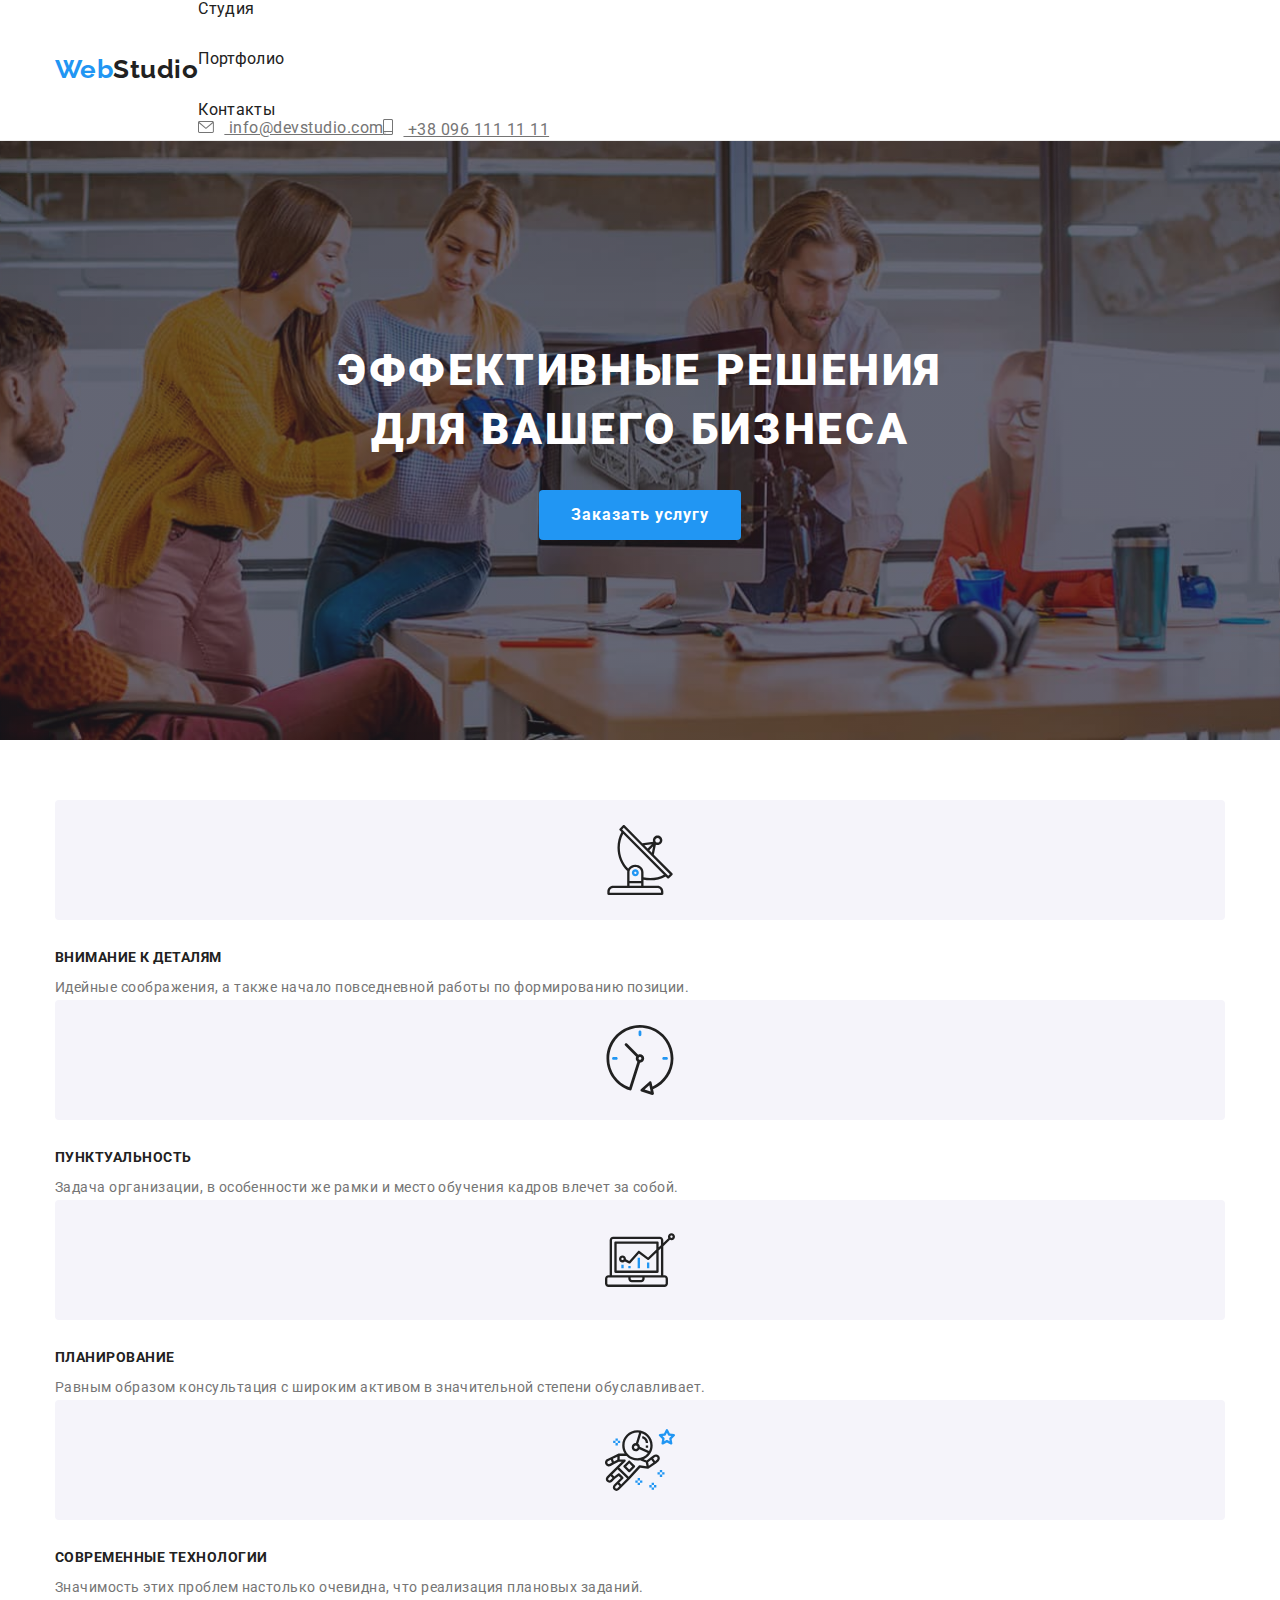
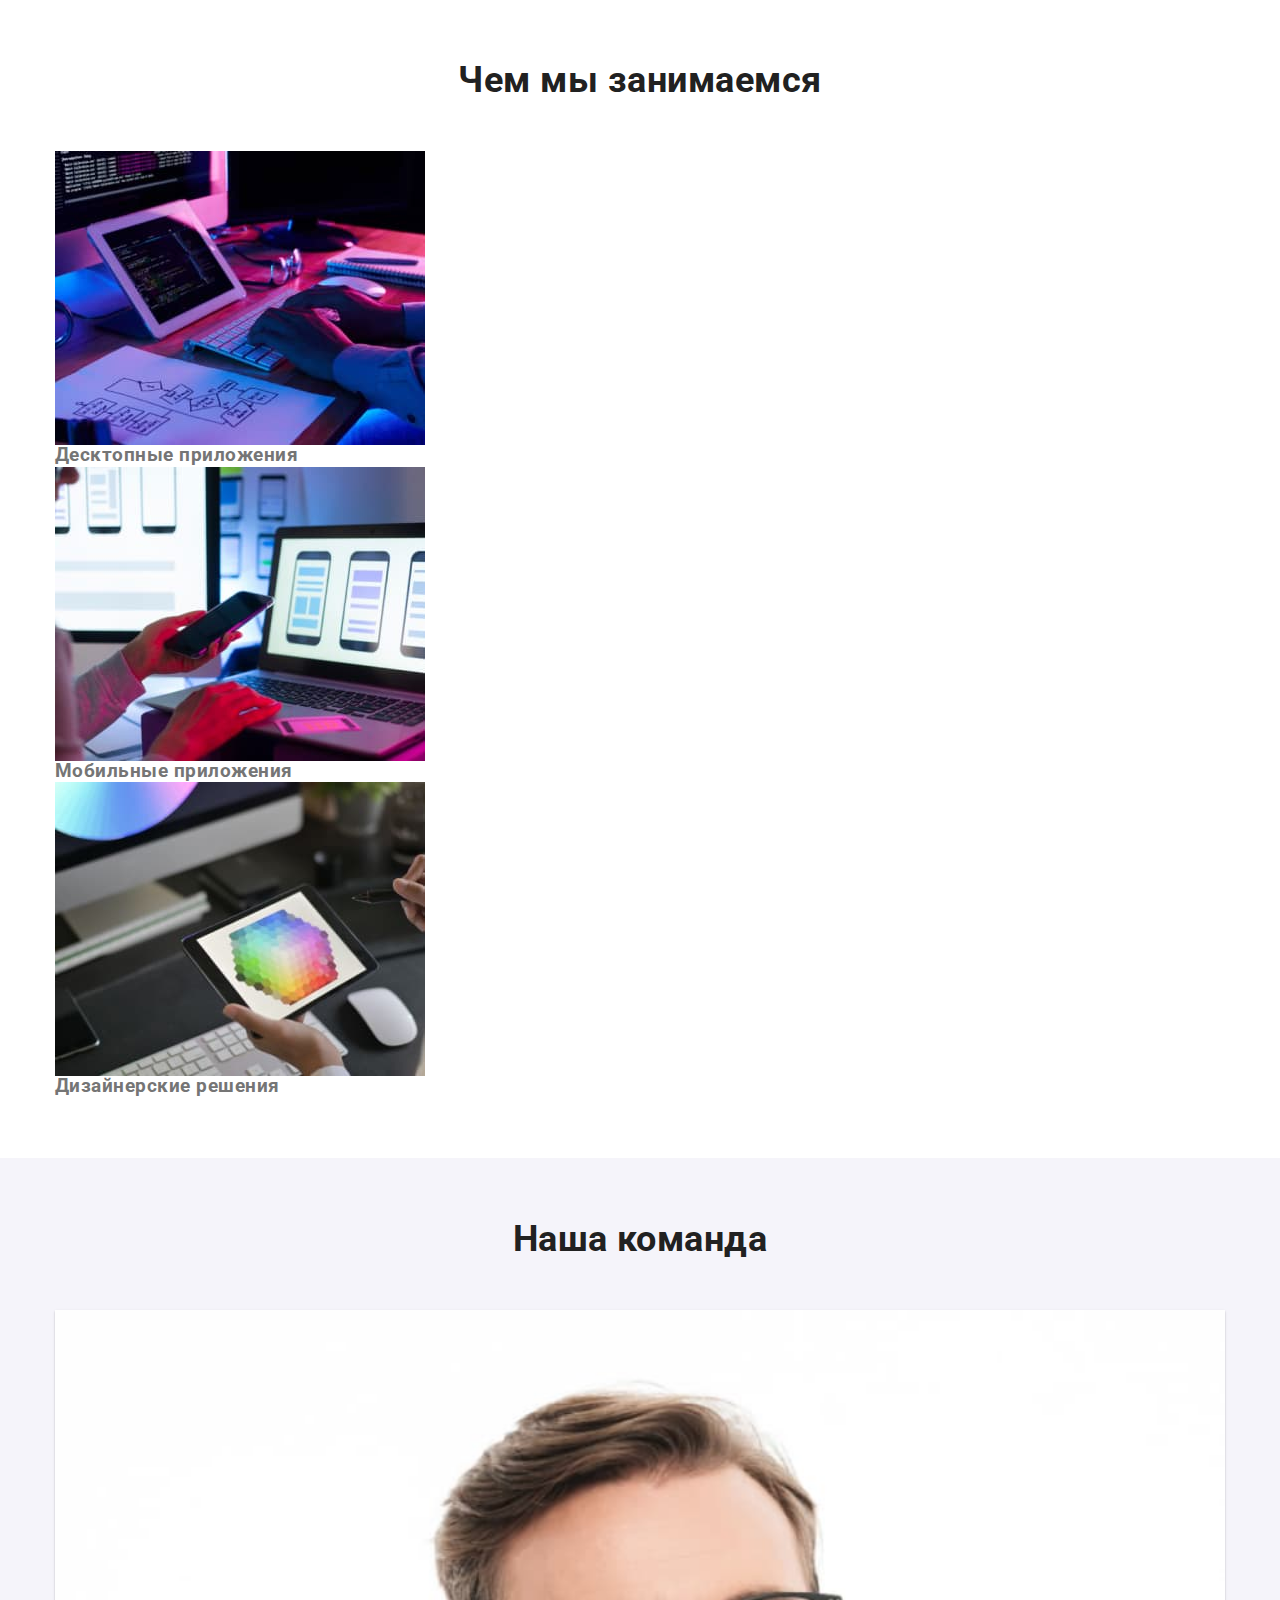
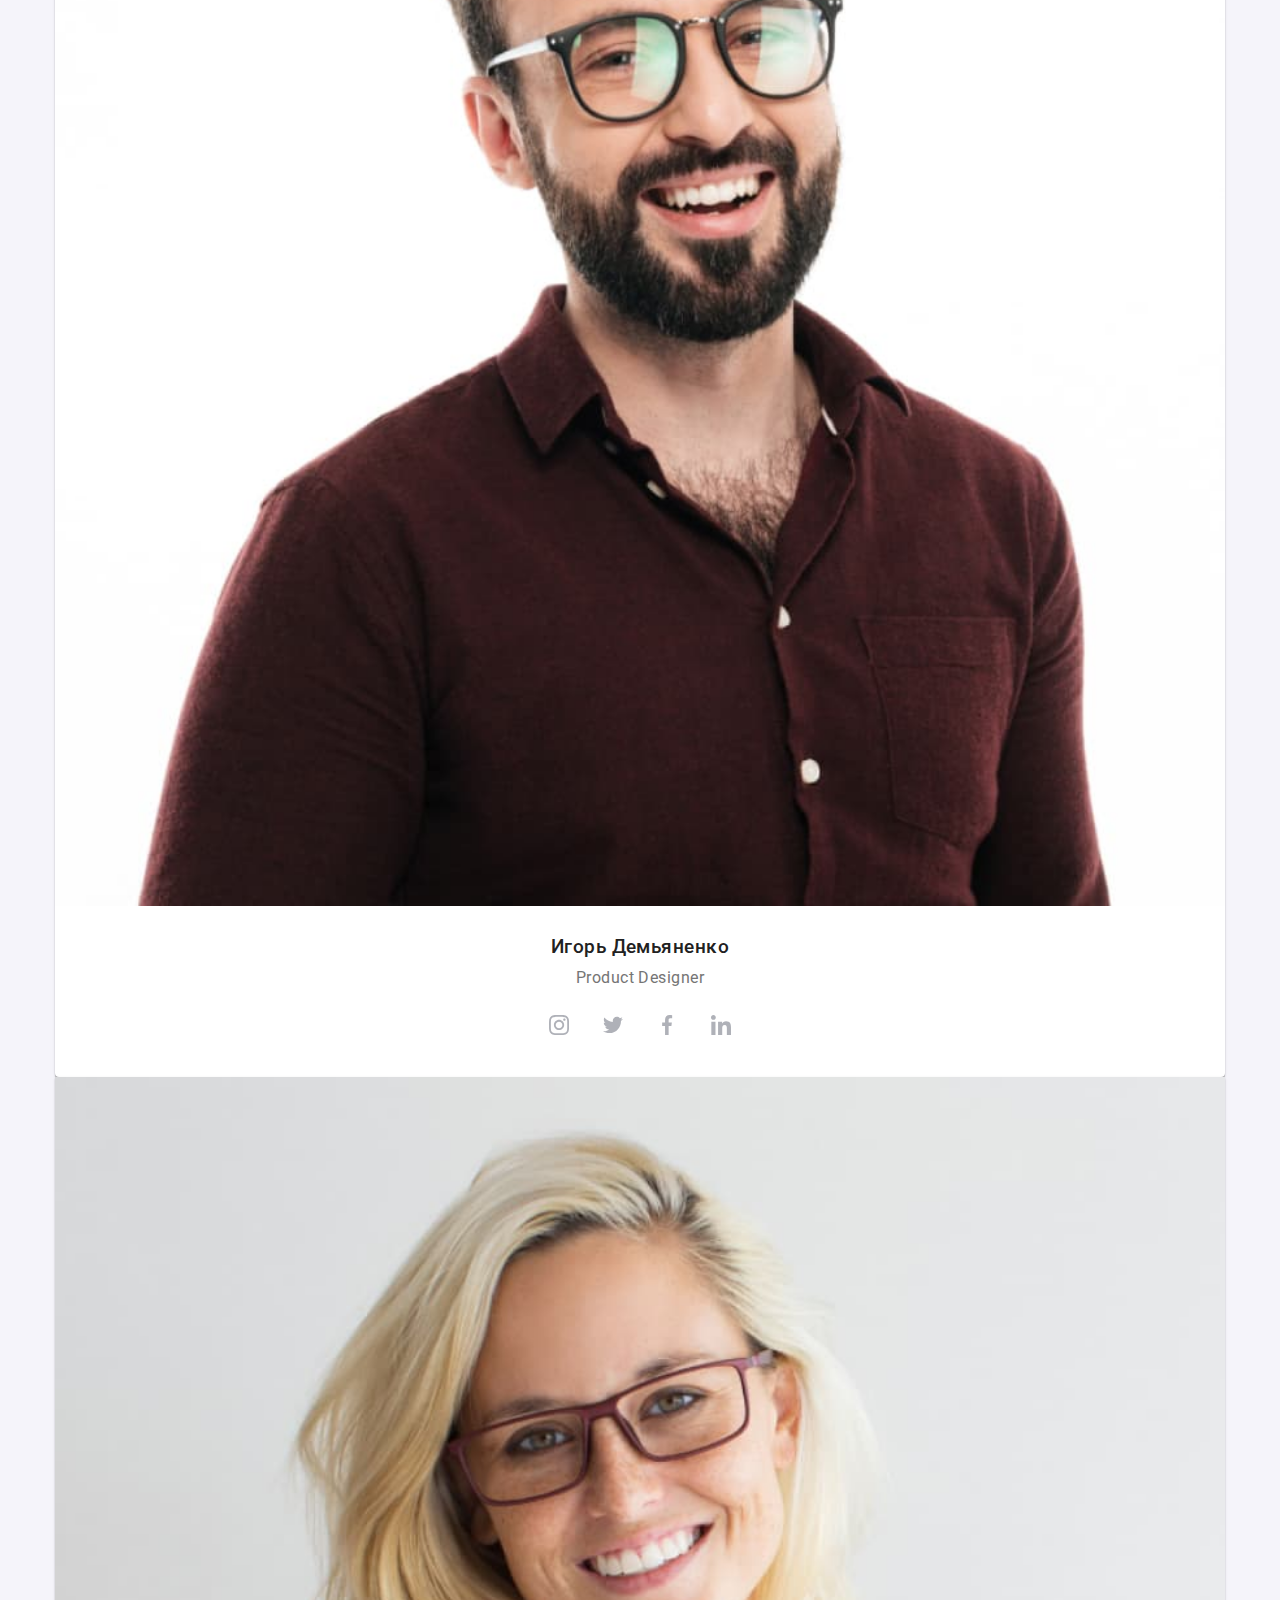
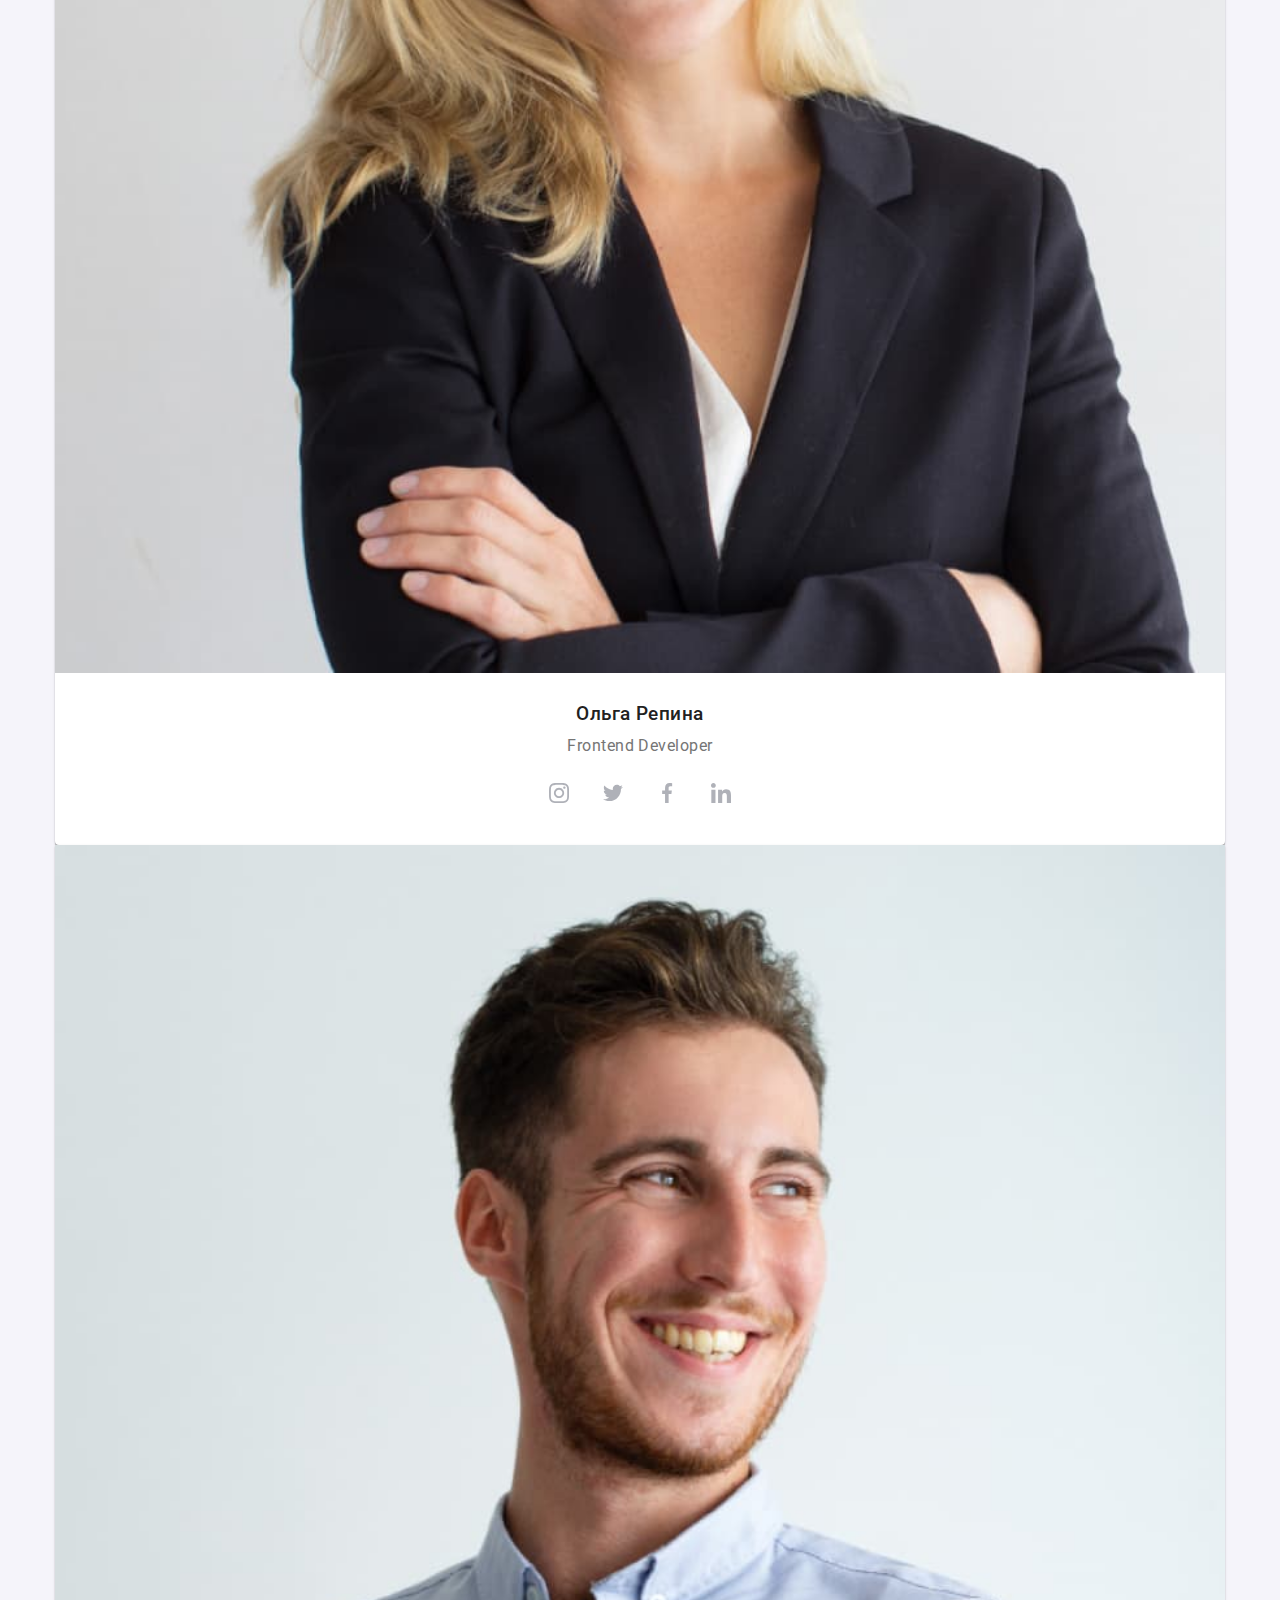
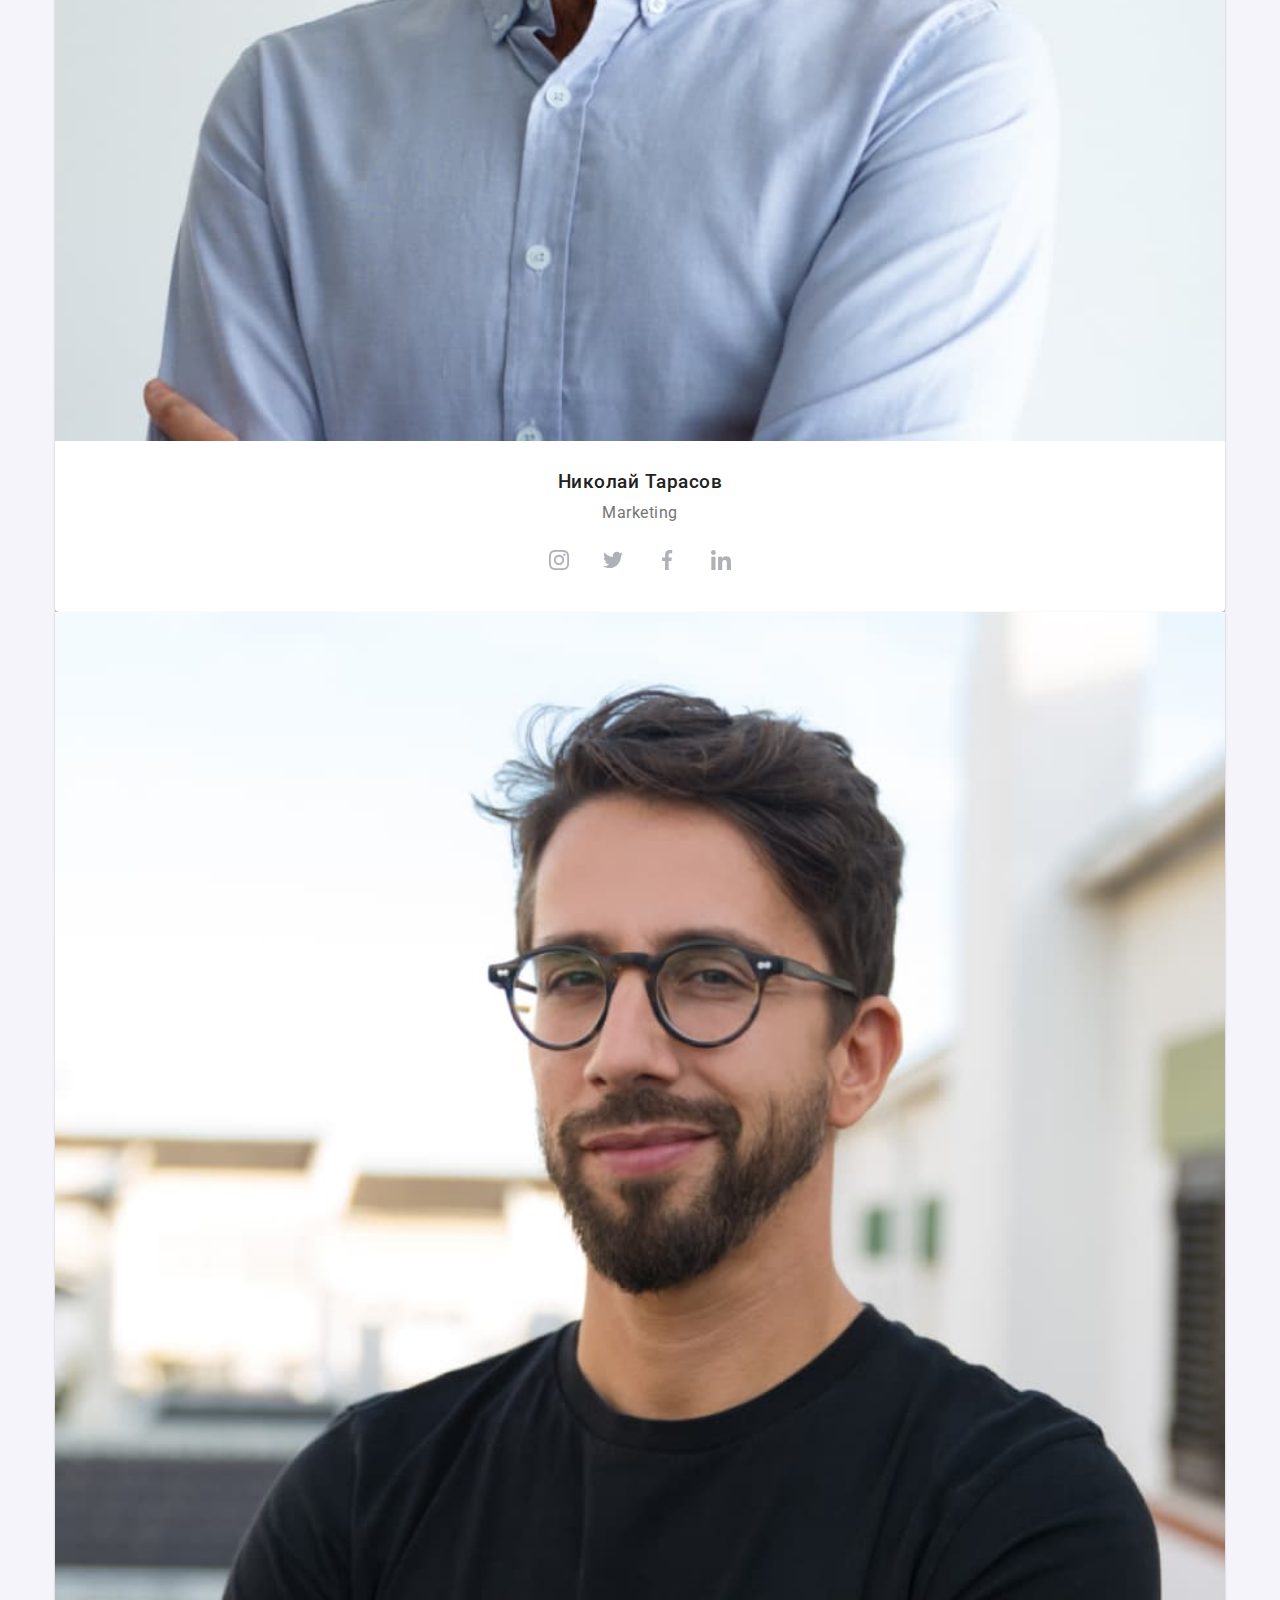
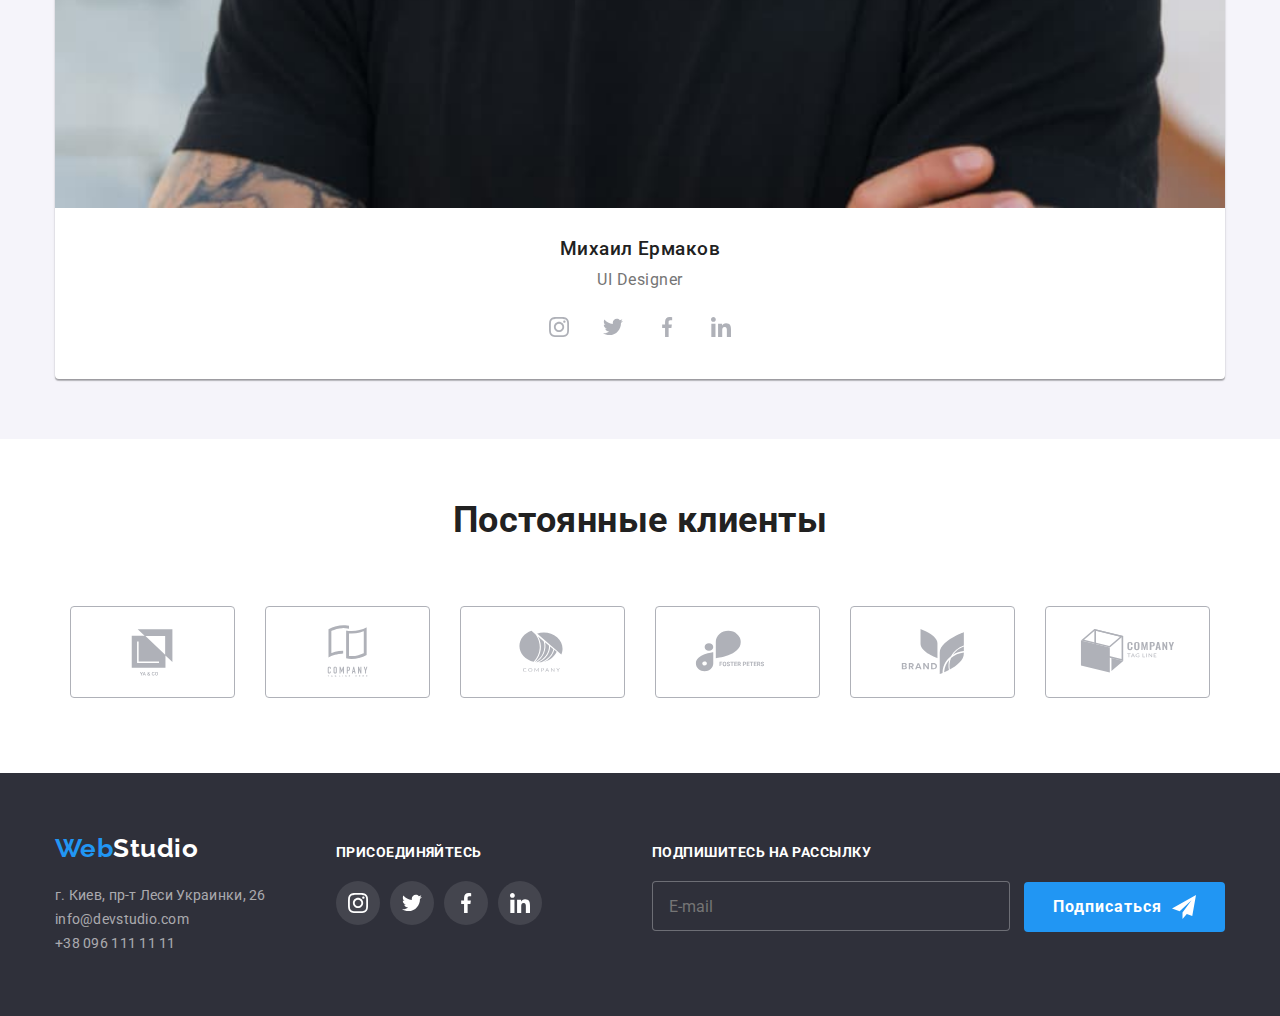
==== commit 4e73a848: "index" ====
--- a/index.html
+++ b/index.html
@@ -142,7 +142,17 @@
           <h2 class="section__title">Наша команда</h2>
           <ul class="team">
             <li class="team__item">
-              <img src="./images/demjanenko.jpg" alt="Игорь Демьяненко" />
+              <img
+              srcset="./images/demjanenko_dsc.jpg    270w,
+                      ./images/demjanenko_tab.jpg    354w,
+                      ./images/demjanenko_mob.jpg    450w,
+                      ./images/demjanenko_dsc@2x.jpg 540w,
+                      ./images/demjanenko_tab@2x.jpg 700w,
+                      ./images/demjanenko_mob@2x.jpg 900w" 
+              src="./images/demjanenko_dsc.jpg" alt="Игорь Демьяненко" 
+              sizes="(max-width: 767) 100vh,
+                    (min-width: 768) 50vh,
+                    (min-width: 1200) 25vh"/>
               <div class="team__box">
                 <h3 class="team__title">Игорь Демьяненко</h3>
                 <p class="team__text">Product Designer</p>
@@ -179,7 +189,17 @@
               </div>
             </li>
             <li class="team__item">
-              <img src="./images/repina.jpg" alt="Ольга Репина"  />
+              <img
+              srcset="./images/repina_dsc.jpg    270w,
+                      ./images/repina_tab.jpg    354w,
+                      ./images/repina_mob.jpg    450w,
+                      ./images/repina_dsc@2x.jpg 540w,
+                      ./images/repina_tab@2x.jpg 700w,
+                      ./images/repina_mob@2x.jpg 900w" 
+              src="./images/repina_dsc.jpg" alt="Ольга Репина"
+              sizes="(max-width: 767) 100vh,
+                    (min-width: 768) 50vh,
+                    (min-width: 1200) 25vh"/>  
               <div class="team__box">
                 <h3 class="team__title">Ольга Репина</h3>
                 <p class="team__text">Frontend Developer</p>
@@ -216,7 +236,17 @@
               </div>
             </li>
             <li class="team__item">
-              <img src="./images/tarasov.jpg" alt="Николай Тарасов"  />
+              <img
+              srcset="./images/tarasov_dsc.jpg    270w,
+                      ./images/tarasov_tab.jpg    354w,
+                      ./images/tarasov_mob.jpg    450w,
+                      ./images/tarasov_dsc@2x.jpg 540w,
+                      ./images/tarasov_tab@2x.jpg 700w,
+                      ./images/tarasov_mob@2x.jpg 900w"
+               src="./images/tarasov_dsc.jpg" alt="Николай Тарасов"
+               sizes="(max-width: 767) 100vh,
+                    (min-width: 768) 50vh,
+                    (min-width: 1200) 25vh"/>  
               <div class="team__box">
                 <h3 class="team__title">Николай Тарасов</h3>
                 <p class="team__text">Marketing</p>
@@ -253,7 +283,17 @@
               </div>
             </li>
             <li class="team__item">
-              <img src="./images/ermakov.jpg" alt="Михаил Ермаков"  />
+              <img
+              srcset="./images/ermakov_dsc.jpg    270w,
+                      ./images/ermakov_tab.jpg    354w,
+                      ./images/ermakov_mob.jpg    450w,
+                      ./images/ermakov_dsc@2x.jpg 540w,
+                      ./images/ermakov_tab@2x.jpg 700w,
+                      ./images/ermakov_mob@2x.jpg 900w" 
+               src="./images/ermakov_dsc.jpg" alt="Михаил Ермаков"
+               sizes="(max-width: 767) 100vh,
+                    (min-width: 768) 50vh,
+                    (min-width: 1200) 25vh" />
               <div class="team__box">
                 <h3 class="team__title">Михаил Ермаков</h3>
                 <p class="team__text">UI Designer</p>
--- a/css/main.min.css
+++ b/css/main.min.css
@@ -1 +1 @@
-ul{list-style-type:none;padding:0;margin:0}h1,h2,h3,p{margin:0}img{display:block;max-width:100%;height:auto}.mobile-social__link{display:block;font-weight:500;font-size:14px;line-height:1.14;letter-spacing:.02em;text-decoration:none;-webkit-transition:color 250ms cubic-bezier(0.4, 0, 0.2, 1);transition:color 250ms cubic-bezier(0.4, 0, 0.2, 1)}.mobile-social__link:hover,.mobile-social__link:focus{color:#2196f3;fill:#2196f3}.hero__button{border-radius:4px;padding:10px 32px;min-width:200px;border:0px solid rgba(0,0,0,0);background-color:#2196f3;color:#fff;font-family:inherit;font-weight:700;font-size:16px;line-height:1.88;letter-spacing:.06em;-webkit-transition:background-color 250ms cubic-bezier(0.4, 0, 0.2, 1);transition:background-color 250ms cubic-bezier(0.4, 0, 0.2, 1);cursor:pointer}.hero__button:hover,.hero__button:focus{background-color:#188ce8}.features__title{font-size:14px;line-height:1.14;text-transform:uppercase;color:#212121}.visually-hidden{position:absolute;width:1px;height:1px;margin:-1px;border:0;padding:0;white-space:nowrap;-webkit-clip-path:inset(100%);clip-path:inset(100%);clip:rect(0 0 0 0);overflow:hidden}body{background-color:#fff;color:#757575;font-family:Roboto,sans-serif;letter-spacing:.03em}.container{margin-left:auto;margin-right:auto;padding-left:15px;padding-right:15px}@media screen and (max-width: 320px){.container{overflow-x:scroll}}@media screen and (min-width: 480px){.container{width:480px}}@media screen and (min-width: 768px){.container{width:768px}}@media screen and (min-width: 1200px){.container{width:1200px}}.header{border-bottom:1px solid #ececec}.header__container{position:relative;display:-webkit-box;display:-ms-flexbox;display:flex;-webkit-box-align:center;-ms-flex-align:center;align-items:center}@media screen and (max-width: 767px){.header__container{padding:16px 15px}}.section{padding:60px 0}.section__title{line-height:1.17;text-align:center;color:#212121}@media screen and (min-width: 480px){.section__title{margin-bottom:30px;font-size:28px}}@media screen and (min-width: 1200px){.section__title{margin-bottom:50px;font-size:36px}}.section--no-padding{padding-top:0}@media(max-width: 1200px){.section--no-padding{display:none}}.section--over-bcgr{background-color:#f5f4fa}.logo{display:block;color:#2196f3;font-family:Raleway,sans-serif;font-weight:700;font-style:normal;text-decoration:none}@media screen and (min-width: 480px){.logo{font-size:24px;line-height:1.17}}@media screen and (min-width: 1200px){.logo{font-size:26px;line-height:1.19}}.logo__black{color:#212121}.logo__white{color:#fff}@media screen and (max-width: 767px){.nav__list{margin-bottom:auto}}.nav__item:not(:last-child){margin-bottom:32px}.nav__link{display:block;letter-spacing:.02em;text-decoration:none;-webkit-transition:color 250ms cubic-bezier(0.4, 0, 0.2, 1);transition:color 250ms cubic-bezier(0.4, 0, 0.2, 1);color:#212121}@media screen and (max-width: 767px){.nav__link{font-weight:500;font-size:40px;line-height:1.17}}.nav__link:hover,.nav__link:focus,.nav__link.current{color:#2196f3;fill:#2196f3}.contacts{display:-webkit-box;display:-ms-flexbox;display:flex}@media screen and (max-width: 767px){.contacts{-webkit-box-orient:vertical;-webkit-box-direction:reverse;-ms-flex-direction:column-reverse;flex-direction:column-reverse;margin-top:auto;margin-bottom:64px}}@media screen and (max-width: 767px){.contacts__item:not(:first-child){margin-bottom:32px}}.contacts__link{color:#757575;fill:#757575}@media screen and (max-width: 767px){.contacts__link{display:block;font-weight:500;font-size:24px;line-height:1.17;letter-spacing:.02em;text-decoration:none}}.contacts__link:hover,.contacts__link:focus{color:#2196f3}@media screen and (max-width: 767px){.contacts__link--mobile{font-size:34px;color:#2196f3}}.contacts__icon{margin-right:10px}@media screen and (max-width: 767px){.contacts__icon{display:none}}@media screen and (max-width: 767px){.mobile-menu__container{display:none;position:absolute;z-index:10;top:0;left:0;width:100%;height:100vh;padding:48px 40px;background-color:#fff}}.mobile-menu__container.is-open{display:block;display:-webkit-box;display:-ms-flexbox;display:flex;-webkit-box-orient:vertical;-webkit-box-direction:normal;-ms-flex-direction:column;flex-direction:column;-webkit-box-pack:justify;-ms-flex-pack:justify;justify-content:space-between}.mobile-menu__button{position:absolute;z-index:20;top:10px;right:15px;display:inline-block;padding:0;background-color:rgba(0,0,0,0);border:none}.mobile-menu__button .mobile-menu__icon-close{display:none}.mobile-menu__button.is-open .mobile-menu__icon-close{display:block}.mobile-menu__button.is-open .mobile-menu__icon-menu{display:none}@media screen and (min-width: 768px){.mobile-menu__button{display:none}}.mobile-menu__button:hover,.mobile-menu__button:focus{fill:#2196f3}.mobile-social{display:-webkit-box;display:-ms-flexbox;display:flex}@media screen and (min-width: 768px){.mobile-social{display:none}}.mobile-social__item:not(:last-child){border-right:1px solid rgba(33,33,33,.2);padding-right:10px}.mobile-social__item:not(:first-child){padding-left:10px}.mobile-social__link{font-size:18px;line-height:1.22;color:#2196f3}.hero{text-align:center;max-width:1600px;margin-left:auto;margin-right:auto;background-image:-webkit-gradient(linear, left top, right top, from(rgba(47, 48, 58, 0.4)), to(rgba(47, 48, 58, 0.4))),url(../images/bg.jpg);background-image:linear-gradient(to right, rgba(47, 48, 58, 0.4), rgba(47, 48, 58, 0.4)),url(../images/bg.jpg);background-size:cover;background-repeat:no-repeat;background-position:center;background-color:#2f303a}@media screen and (max-width: 1199px){.hero{padding-top:118px;padding-bottom:128px}}@media screen and (min-width: 1200px){.hero{padding-top:200px;padding-bottom:200px}}@media(min-device-pixel-ratio: 2),(-webkit-min-device-pixel-ratio: 2),(min-resolution: 2dppx){.hero{background-image:-webkit-gradient(linear, left top, right top, from(rgba(47, 48, 58, 0.4)), to(rgba(47, 48, 58, 0.4))),url(../images/bg@2x.jpg);background-image:linear-gradient(to right, rgba(47, 48, 58, 0.4), rgba(47, 48, 58, 0.4)),url(../images/bg@2x.jpg)}}.hero__title{margin-top:0;margin-bottom:30px;color:#fff;font-weight:900;font-size:26px;line-height:1.62;letter-spacing:.06em;text-transform:uppercase}@media screen and (min-width: 1200px){.hero__title{font-size:44px;line-height:1.36}}@media screen and (max-width: 1199px){.features__item:not(:last-child){margin-bottom:30px}}.features__icon{display:-webkit-box;display:-ms-flexbox;display:flex;-webkit-box-align:center;-ms-flex-align:center;align-items:center;-webkit-box-pack:center;-ms-flex-pack:center;justify-content:center;width:100%;height:120px;background-color:#f5f4fa;border-radius:4px}.features__title{margin-top:30px;margin-bottom:10px}.features__text{font-size:14px;line-height:1.7}.team__item{-webkit-box-shadow:0px 1px 3px rgba(0,0,0,.12),0px 1px 1px rgba(0,0,0,.14),0px 2px 1px rgba(0,0,0,.2);box-shadow:0px 1px 3px rgba(0,0,0,.12),0px 1px 1px rgba(0,0,0,.14),0px 2px 1px rgba(0,0,0,.2);border-radius:0px 0px 4px 4px;background-color:#fff}@media screen and (max-width: 767px){.team__item{width:100%}}@media screen and (max-width: 1199px){.team__item:not(:last-child){margin-bottom:30px}}.team__box{padding:30px 0;font-size:16px;line-height:1.19;text-align:center}.team__title{font-weight:500;margin-bottom:10px;color:#212121}.team__text{margin-bottom:16px}.social{display:-webkit-box;display:-ms-flexbox;display:flex;-webkit-box-pack:center;-ms-flex-pack:center;justify-content:center}.social__item:not(:last-child){margin-right:10px}.social__link{display:-webkit-box;display:-ms-flexbox;display:flex;-webkit-box-align:center;-ms-flex-align:center;align-items:center;-webkit-box-pack:center;-ms-flex-pack:center;justify-content:center;width:44px;height:44px;fill:#afb1b8;background-color:#fff;border-radius:50%;-webkit-transition:background-color 250ms cubic-bezier(0.4, 0, 0.2, 1),fill 250ms cubic-bezier(0.4, 0, 0.2, 1);transition:background-color 250ms cubic-bezier(0.4, 0, 0.2, 1),fill 250ms cubic-bezier(0.4, 0, 0.2, 1)}.social__link:hover,.social__link:focus{background-color:#2196f3;fill:#fff}.social__link--dark{fill:#fff;background-color:rgba(255,255,255,.1)}/*# sourceMappingURL=main.min.css.map */+ul{list-style-type:none;padding:0;margin:0}h1,h2,h3,p{margin:0}img{display:block;max-width:100%;height:auto}.address__link,.mobile-social__link{display:block;font-weight:500;font-size:14px;line-height:1.14;letter-spacing:.02em;text-decoration:none;-webkit-transition:color 250ms cubic-bezier(0.4, 0, 0.2, 1);transition:color 250ms cubic-bezier(0.4, 0, 0.2, 1)}.address__link:hover,.mobile-social__link:hover,.address__link:focus,.mobile-social__link:focus{color:#2196f3;fill:#2196f3}.form__button,.subscription__button,.hero__button{border-radius:4px;padding:10px 32px;min-width:200px;border:0px solid rgba(0,0,0,0);background-color:#2196f3;color:#fff;font-family:inherit;font-weight:700;font-size:16px;line-height:1.88;letter-spacing:.06em;-webkit-transition:background-color 250ms cubic-bezier(0.4, 0, 0.2, 1);transition:background-color 250ms cubic-bezier(0.4, 0, 0.2, 1);cursor:pointer}.form__button:hover,.subscription__button:hover,.hero__button:hover,.form__button:focus,.subscription__button:focus,.hero__button:focus{background-color:#188ce8}.footer__title,.features__title{font-size:14px;line-height:1.14;text-transform:uppercase;color:#212121}.visually-hidden{position:absolute;width:1px;height:1px;margin:-1px;border:0;padding:0;white-space:nowrap;-webkit-clip-path:inset(100%);clip-path:inset(100%);clip:rect(0 0 0 0);overflow:hidden}body{background-color:#fff;color:#757575;font-family:Roboto,sans-serif;letter-spacing:.03em}.container{margin-left:auto;margin-right:auto;padding-left:15px;padding-right:15px}@media screen and (max-width: 320px){.container{overflow-x:scroll}}@media screen and (min-width: 480px){.container{width:480px}}@media screen and (min-width: 768px){.container{width:768px}}@media screen and (min-width: 1200px){.container{width:1200px}}.header{border-bottom:1px solid #ececec}.header__container{position:relative;display:-webkit-box;display:-ms-flexbox;display:flex;-webkit-box-align:center;-ms-flex-align:center;align-items:center}@media screen and (max-width: 767px){.header__container{padding:16px 15px}}.section{padding:60px 0}.section__title{line-height:1.17;text-align:center;color:#212121}@media screen and (max-width: 1199px){.section__title{margin-bottom:30px;font-size:28px}}@media screen and (min-width: 1200px){.section__title{margin-bottom:50px;font-size:36px}}.section--no-padding{padding-top:0}@media(max-width: 1200px){.section--no-padding{display:none}}.section--over-bcgr{background-color:#f5f4fa}.logo{display:block;color:#2196f3;font-family:Raleway,sans-serif;font-weight:700;font-style:normal;text-decoration:none}@media screen and (min-width: 480px){.logo{font-size:24px;line-height:1.17}}@media screen and (min-width: 1200px){.logo{font-size:26px;line-height:1.19}}.logo__black{color:#212121}.logo__white{color:#fff}@media screen and (max-width: 767px){.nav__list{margin-bottom:auto}}.nav__item:not(:last-child){margin-bottom:32px}.nav__link{display:block;letter-spacing:.02em;text-decoration:none;-webkit-transition:color 250ms cubic-bezier(0.4, 0, 0.2, 1);transition:color 250ms cubic-bezier(0.4, 0, 0.2, 1);color:#212121}@media screen and (max-width: 767px){.nav__link{font-weight:500;font-size:40px;line-height:1.17}}.nav__link:hover,.nav__link:focus,.nav__link.current{color:#2196f3;fill:#2196f3}.contacts{display:-webkit-box;display:-ms-flexbox;display:flex}@media screen and (max-width: 767px){.contacts{-webkit-box-orient:vertical;-webkit-box-direction:reverse;-ms-flex-direction:column-reverse;flex-direction:column-reverse;margin-top:auto;margin-bottom:64px}}@media screen and (max-width: 767px){.contacts__item:not(:first-child){margin-bottom:32px}}.contacts__link{color:#757575;fill:#757575}@media screen and (max-width: 767px){.contacts__link{display:block;font-weight:500;font-size:24px;line-height:1.17;letter-spacing:.02em;text-decoration:none}}.contacts__link:hover,.contacts__link:focus{color:#2196f3}@media screen and (max-width: 767px){.contacts__link--mobile{font-size:34px;color:#2196f3}}.contacts__icon{margin-right:10px}@media screen and (max-width: 767px){.contacts__icon{display:none}}@media screen and (max-width: 767px){.mobile-menu__container{display:none;position:absolute;z-index:10;top:0;left:0;width:100%;height:100vh;padding:48px 40px;background-color:#fff}}.mobile-menu__container.is-open{display:block;display:-webkit-box;display:-ms-flexbox;display:flex;-webkit-box-orient:vertical;-webkit-box-direction:normal;-ms-flex-direction:column;flex-direction:column;-webkit-box-pack:justify;-ms-flex-pack:justify;justify-content:space-between}.mobile-menu__button{position:absolute;z-index:20;top:10px;right:15px;display:inline-block;padding:0;background-color:rgba(0,0,0,0);border:none}.mobile-menu__button .mobile-menu__icon-close{display:none}.mobile-menu__button.is-open .mobile-menu__icon-close{display:block}.mobile-menu__button.is-open .mobile-menu__icon-menu{display:none}@media screen and (min-width: 768px){.mobile-menu__button{display:none}}.mobile-menu__button:hover,.mobile-menu__button:focus{fill:#2196f3}.mobile-social{display:-webkit-box;display:-ms-flexbox;display:flex}@media screen and (min-width: 768px){.mobile-social{display:none}}.mobile-social__item:not(:last-child){border-right:1px solid rgba(33,33,33,.2);padding-right:10px}.mobile-social__item:not(:first-child){padding-left:10px}.mobile-social__link{font-size:18px;line-height:1.22;color:#2196f3}.hero{text-align:center;max-width:1600px;margin-left:auto;margin-right:auto;background-size:cover;background-repeat:no-repeat;background-position:center;background-color:#2f303a}@media screen and (max-width: 767px){.hero{background-image:-webkit-gradient(linear, left top, right top, from(rgba(47, 48, 58, 0.4)), to(rgba(47, 48, 58, 0.4))),url(../images/hero_mobile.jpg);background-image:linear-gradient(to right, rgba(47, 48, 58, 0.4), rgba(47, 48, 58, 0.4)),url(../images/hero_mobile.jpg)}}@media screen and (max-width: 767px)and (min-device-pixel-ratio: 2),screen and (max-width: 767px)and (-webkit-min-device-pixel-ratio: 2),screen and (max-width: 767px)and (min-resolution: 192dpi),screen and (max-width: 767px)and (min-resolution: 2dppx){.hero{background-image:-webkit-gradient(linear, left top, right top, from(rgba(47, 48, 58, 0.4)), to(rgba(47, 48, 58, 0.4))),url(../images/hero_mobile@2x.jpg);background-image:linear-gradient(to right, rgba(47, 48, 58, 0.4), rgba(47, 48, 58, 0.4)),url(../images/hero_mobile@2x.jpg)}}@media screen and (min-width: 768px){.hero{background-image:-webkit-gradient(linear, left top, right top, from(rgba(47, 48, 58, 0.4)), to(rgba(47, 48, 58, 0.4))),url(../images/hero_tablet.jpg);background-image:linear-gradient(to right, rgba(47, 48, 58, 0.4), rgba(47, 48, 58, 0.4)),url(../images/hero_tablet.jpg)}}@media screen and (min-width: 768px)and (min-device-pixel-ratio: 2),screen and (min-width: 768px)and (-webkit-min-device-pixel-ratio: 2),screen and (min-width: 768px)and (min-resolution: 192dpi),screen and (min-width: 768px)and (min-resolution: 2dppx){.hero{background-image:-webkit-gradient(linear, left top, right top, from(rgba(47, 48, 58, 0.4)), to(rgba(47, 48, 58, 0.4))),url(../images/hero_tablet@2x.jpg);background-image:linear-gradient(to right, rgba(47, 48, 58, 0.4), rgba(47, 48, 58, 0.4)),url(../images/hero_tablet@2x.jpg)}}@media screen and (max-width: 1199px){.hero{padding-top:118px;padding-bottom:128px}}@media screen and (min-width: 1200px){.hero{padding-top:200px;padding-bottom:200px;background-image:-webkit-gradient(linear, left top, right top, from(rgba(47, 48, 58, 0.4)), to(rgba(47, 48, 58, 0.4))),url(../images/hero_desctop.jpg);background-image:linear-gradient(to right, rgba(47, 48, 58, 0.4), rgba(47, 48, 58, 0.4)),url(../images/hero_desctop.jpg)}}@media screen and (min-width: 1200px)and (min-device-pixel-ratio: 2),screen and (min-width: 1200px)and (-webkit-min-device-pixel-ratio: 2),screen and (min-width: 1200px)and (min-resolution: 192dpi),screen and (min-width: 1200px)and (min-resolution: 2dppx){.hero{background-image:-webkit-gradient(linear, left top, right top, from(rgba(47, 48, 58, 0.4)), to(rgba(47, 48, 58, 0.4))),url(../images/hero_desctop@2x.jpg);background-image:linear-gradient(to right, rgba(47, 48, 58, 0.4), rgba(47, 48, 58, 0.4)),url(../images/hero_desctop@2x.jpg)}}.hero__title{margin-top:0;margin-bottom:30px;color:#fff;font-weight:900;font-size:26px;line-height:1.62;letter-spacing:.06em;text-transform:uppercase}@media screen and (min-width: 1200px){.hero__title{font-size:44px;line-height:1.36}}@media screen and (max-width: 1199px){.features__item:not(:last-child){margin-bottom:30px}}.features__icon{display:-webkit-box;display:-ms-flexbox;display:flex;-webkit-box-align:center;-ms-flex-align:center;align-items:center;-webkit-box-pack:center;-ms-flex-pack:center;justify-content:center;width:100%;height:120px;background-color:#f5f4fa;border-radius:4px}.features__title{margin-top:30px;margin-bottom:10px}.features__text{font-size:14px;line-height:1.7}@media screen and (max-width: 1199px){.team{margin-top:30px}}.team__item{-webkit-box-shadow:0px 1px 3px rgba(0,0,0,.12),0px 1px 1px rgba(0,0,0,.14),0px 2px 1px rgba(0,0,0,.2);box-shadow:0px 1px 3px rgba(0,0,0,.12),0px 1px 1px rgba(0,0,0,.14),0px 2px 1px rgba(0,0,0,.2);border-radius:0px 0px 4px 4px;background-color:#fff}@media screen and (max-width: 767px){.team__item{width:100%}}@media screen and (max-width: 1199px){.team__item:not(:last-child){margin-bottom:30px}}.team__box{padding:30px 0;font-size:16px;line-height:1.19;text-align:center}.team__title{font-weight:500;margin-bottom:10px;color:#212121}.team__text{margin-bottom:16px}.social{display:-webkit-box;display:-ms-flexbox;display:flex;-webkit-box-pack:center;-ms-flex-pack:center;justify-content:center}.social__item:not(:last-child){margin-right:10px}.social__link{display:-webkit-box;display:-ms-flexbox;display:flex;-webkit-box-align:center;-ms-flex-align:center;align-items:center;-webkit-box-pack:center;-ms-flex-pack:center;justify-content:center;width:44px;height:44px;fill:#afb1b8;background-color:#fff;border-radius:50%;-webkit-transition:background-color 250ms cubic-bezier(0.4, 0, 0.2, 1),fill 250ms cubic-bezier(0.4, 0, 0.2, 1);transition:background-color 250ms cubic-bezier(0.4, 0, 0.2, 1),fill 250ms cubic-bezier(0.4, 0, 0.2, 1)}.social__link:hover,.social__link:focus{background-color:#2196f3;fill:#fff}.social__link--dark{fill:#fff;background-color:rgba(255,255,255,.1)}.customers{display:-webkit-box;display:-ms-flexbox;display:flex;-webkit-box-align:center;-ms-flex-align:center;align-items:center}@media screen and (max-width: 1199px){.customers{-ms-flex-wrap:wrap;flex-wrap:wrap;margin:-15px}}.customers__item{margin:15px}@media screen and (max-width: 767px){.customers__item{-ms-flex-preferred-size:calc((100% - 60px)/2);flex-basis:calc((100% - 60px)/2)}}@media screen and (min-width: 768px){.customers__item{-ms-flex-preferred-size:calc((100% - 90px)/3);flex-basis:calc((100% - 90px)/3)}}.customers__link{display:-webkit-box;display:-ms-flexbox;display:flex;-webkit-box-align:center;-ms-flex-align:center;align-items:center;-webkit-box-pack:center;-ms-flex-pack:center;justify-content:center;height:92px;border:1px solid #afb1b8;fill:#afb1b8;border-radius:4px;-webkit-transition:border 250ms cubic-bezier(0.4, 0, 0.2, 1),fill 250ms cubic-bezier(0.4, 0, 0.2, 1);transition:border 250ms cubic-bezier(0.4, 0, 0.2, 1),fill 250ms cubic-bezier(0.4, 0, 0.2, 1)}.customers__link:hover,.customers__link:focus{border:1px solid #2196f3;fill:#2196f3}.footer{background-color:#2f303a}.footer__container{display:-webkit-box;display:-ms-flexbox;display:flex;padding-top:60px;padding-bottom:60px}@media screen and (max-width: 767px){.footer__container{-webkit-box-orient:vertical;-webkit-box-direction:normal;-ms-flex-direction:column;flex-direction:column;-webkit-box-align:center;-ms-flex-align:center;align-items:center}}@media screen and (min-width: 1200px){.footer__container{-webkit-box-align:baseline;-ms-flex-align:baseline;align-items:baseline}}.footer__title{margin-bottom:20px;font-style:normal;color:#fff}@media screen and (max-width: 767px){.footer__address{text-align:center;margin-bottom:60px}}@media screen and (min-width: 1200px){.footer__address{margin-right:70px}}@media screen and (max-width: 767px){.footer__social{text-align:center;margin-bottom:60px}}@media screen and (min-width: 1200px){.footer__social{margin-right:auto}}@media screen and (max-width: 767px){.footer__subscription{text-align:center}}.address{margin-top:20px}.address__link{font-style:normal;font-weight:400;color:rgba(255,255,255,.6);line-height:1.71;text-decoration:none}.address__link:hover,.address__link:focus{color:#fff}.subscription__label{display:block}.subscription__input{height:50px;padding:0 16px;color:#fff;background-color:#2f303a;border:1px solid rgba(255,255,255,.3);border-radius:4px;-webkit-transition:border 250ms cubic-bezier(0.4, 0, 0.2, 1);transition:border 250ms cubic-bezier(0.4, 0, 0.2, 1)}@media screen and (max-width: 767px){.subscription__input{width:100%;margin-bottom:20px}}@media screen and (min-width: 1200px){.subscription__input{width:358px}}.subscription__input:hover,.subscription__input:focus{outline:none;border:1px solid #fff}.subscription__icon{margin-left:10px;fill:#fff}.subscription__button{display:-webkit-inline-box;display:-ms-inline-flexbox;display:inline-flex;-webkit-box-align:center;-ms-flex-align:center;align-items:center;padding:10px 29px;margin-left:10px}.backdrop{position:fixed;top:0;left:0;width:100%;height:100%;background-color:rgba(0,0,0,.2);opacity:1;-webkit-transition:opacity 250ms cubic-bezier(0.4, 0, 0.2, 1);transition:opacity 250ms cubic-bezier(0.4, 0, 0.2, 1)}.backdrop.is-hidden{opacity:0;pointer-events:none}.modal{position:absolute;top:50%;left:50%;-webkit-transform:translate(-50%, -50%);transform:translate(-50%, -50%);opacity:1;-webkit-transition:opacity 500ms cubic-bezier(0.4, 0, 0.2, 1);transition:opacity 500ms cubic-bezier(0.4, 0, 0.2, 1);width:528px;height:581px;padding:40px;background-color:#fff;-webkit-box-shadow:0px 1px 3px rgba(0,0,0,.12),0px 1px 1px rgba(0,0,0,.14),0px 2px 1px rgba(0,0,0,.2);box-shadow:0px 1px 3px rgba(0,0,0,.12),0px 1px 1px rgba(0,0,0,.14),0px 2px 1px rgba(0,0,0,.2);border-radius:4px}.modal__button{position:fixed;top:8px;right:8px;display:-webkit-box;display:-ms-flexbox;display:flex;-webkit-box-align:center;-ms-flex-align:center;align-items:center;width:30px;height:30px;border-radius:50%;background-color:#fff;border:1px solid rgba(0,0,0,.1)}.modal__button:hover,.modal__button:focus{background-color:#fff;fill:#2196f3}.modal__title{margin-bottom:12px;font-size:20px;text-align:center;color:#212121}.form__label{display:block;position:relative;font-size:12px;line-height:1.17;letter-spacing:.01em}.form__label:hover>.form__icon,.form__label:focus-within>.form__icon{fill:#2196f3}.form__label:hover>.form__input,.form__label:focus-within>.form__input,.form__label:hover>.form__textarea,.form__label:focus-within>.form__textarea{outline:none;border-color:#2196f3;cursor:pointer}.form__label+.form__label{margin-top:10px}.form__input{position:relative;width:100%;height:40px;border:1px solid rgba(33,33,33,.2);border-radius:4px;margin-top:4px;padding:0 10px 0 40px;-webkit-transition:border-color 250ms cubic-bezier(0.4, 0, 0.2, 1);transition:border-color 250ms cubic-bezier(0.4, 0, 0.2, 1)}.form__icon{position:absolute;left:12px;top:50%;fill:#212121}.form__textarea{width:100%;height:120px;resize:none;padding:12px 16px;border:1px solid rgba(33,33,33,.2);border-radius:4px;margin-top:4px}.form__textarea::-webkit-input-placeholder{font-size:12px;line-height:1.17;letter-spacing:.01em;color:rgba(117,117,117,.5)}.form__textarea::-moz-placeholder{font-size:12px;line-height:1.17;letter-spacing:.01em;color:rgba(117,117,117,.5)}.form__textarea:-ms-input-placeholder{font-size:12px;line-height:1.17;letter-spacing:.01em;color:rgba(117,117,117,.5)}.form__textarea::-ms-input-placeholder{font-size:12px;line-height:1.17;letter-spacing:.01em;color:rgba(117,117,117,.5)}.form__textarea::placeholder{font-size:12px;line-height:1.17;letter-spacing:.01em;color:rgba(117,117,117,.5)}.form__label-policy{display:-webkit-box;display:-ms-flexbox;display:flex;-webkit-box-align:center;-ms-flex-align:center;align-items:center;-webkit-box-pack:center;-ms-flex-pack:center;justify-content:center;margin-right:auto;margin-left:auto;margin-top:18px;font-size:14px;line-height:1.71}.form__checkbox:focus~.form__chec-icon{border-color:#2196f3}.form__rule{margin-left:5px;color:#2196f3}.form__chec-icon{width:16px;height:15px;margin-right:8px;border:2px solid #212121;border-radius:2px}.form__checkbox:checked~.form__chec-icon{background-image:url(../images/check.svg);background-size:contain;border:rgba(0,0,0,0)}.form__button{display:block;margin-top:30px;margin-left:auto;margin-right:auto}/*# sourceMappingURL=main.min.css.map */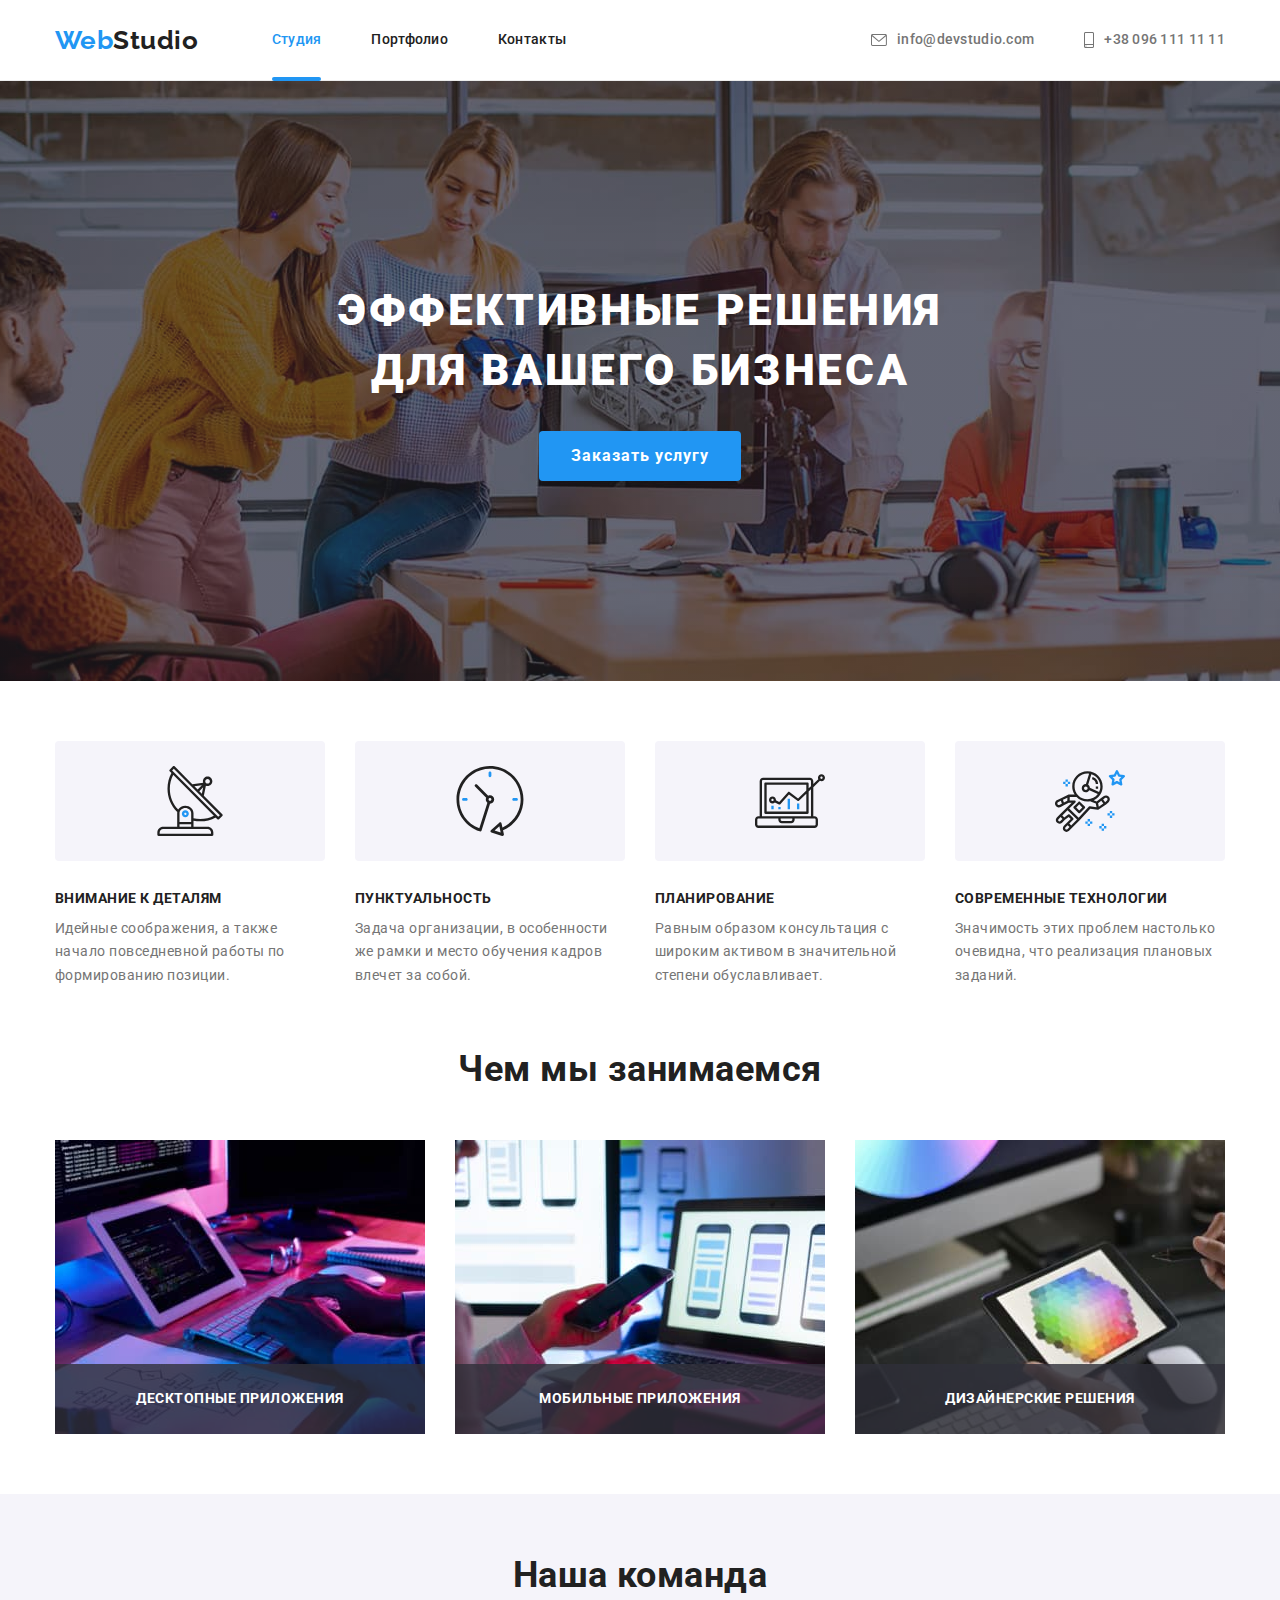
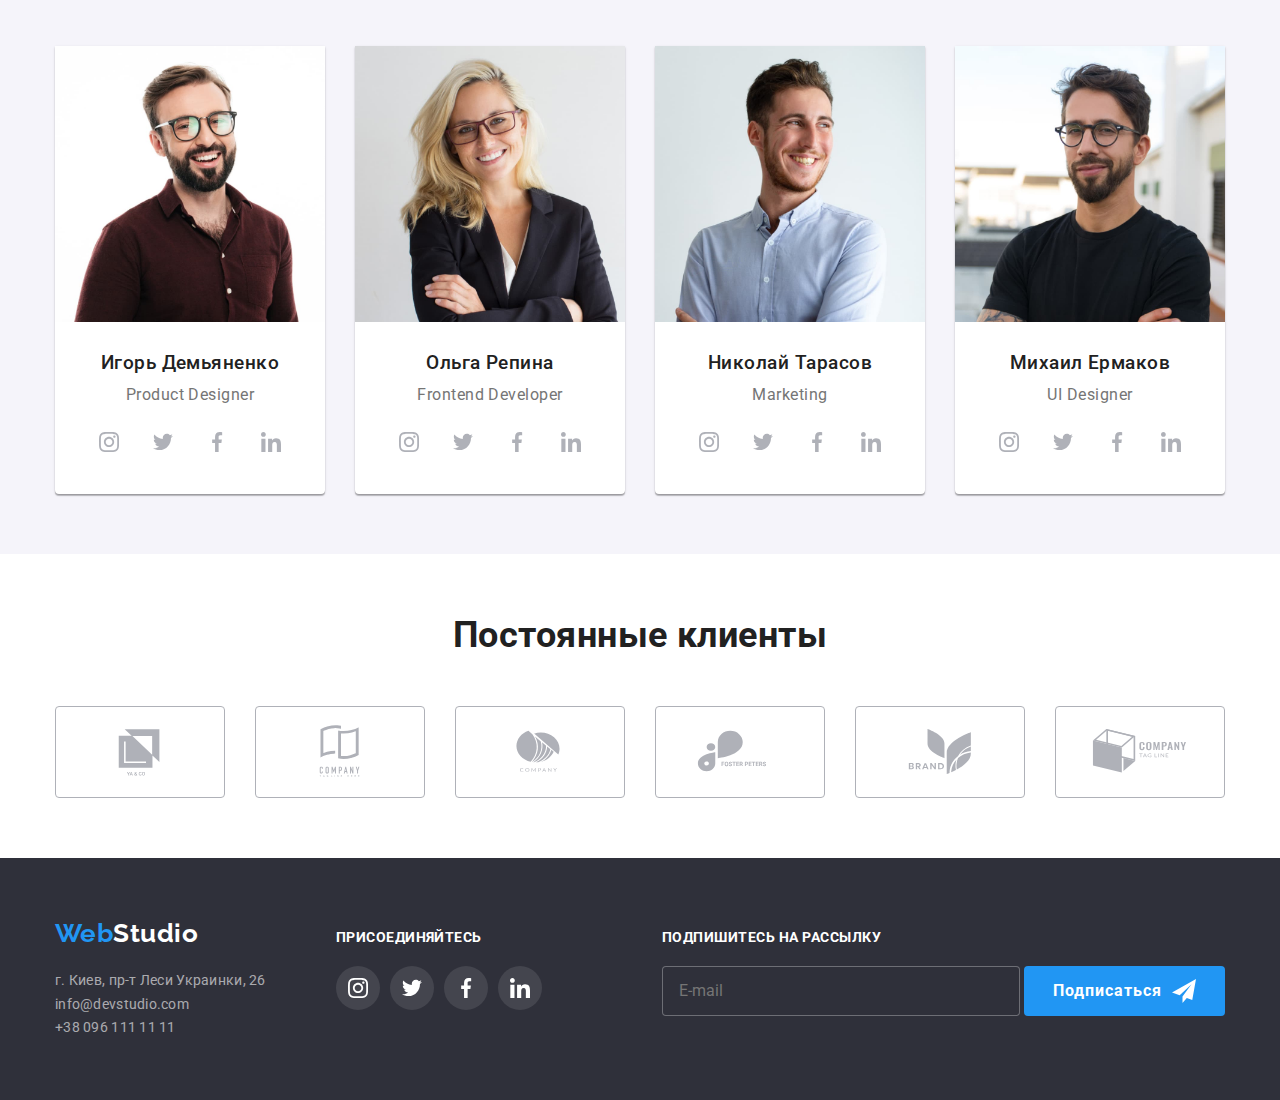
==== commit 1fbe3cfe: "index" ====
--- a/index.html
+++ b/index.html
@@ -121,15 +121,30 @@
           <h2 class="section__title">Чем мы занимаемся</h2>
           <ul class="description">
             <li class="description__item">
-              <img src="./images/box1.jpg" alt="крупный план програмиста, работающего за своим столом в офисе" width="370" />
+              <img
+              srcset="./images/box1.jpg       1x,
+                      ./images/box1@2x.jpg    2x"
+                 src="./images/box1.jpg"
+                 alt="крупный план програмиста, работающего за своим столом в офисе"
+                 width="370" />
               <h3 class="description__title">Десктопные приложения</h3>
             </li>
             <li class="description__item">
-              <img src="./images/box2.jpg" alt="веб дизайнер работает над интерфейсом приложения для смартфона" width="370" />
+              <img
+              srcset="./images/box2.jpg       1x,
+                      ./images/box2@2x.jpg    2x"
+              src="./images/box2.jpg" 
+              alt="веб дизайнер работает над интерфейсом приложения для смартфона" 
+              width="370" />
               <h3 class="description__title">Мобильные приложения</h3>
             </li>
             <li class="description__item">
-              <img src="./images/box3.jpg" alt="веб дизайнер работает с цветовой палитрой на планшете" width="370" />
+              <img
+              srcset="./images/box3.jpg       1x,
+                      ./images/box3@2x.jpg    2x"
+               src="./images/box3.jpg" 
+               alt="веб дизайнер работает с цветовой палитрой на планшете" 
+               width="370" />
               <h3 class="description__title">Дизайнерские решения</h3>
             </li>
           </ul>
--- a/css/main.min.css
+++ b/css/main.min.css
@@ -1 +1 @@
-ul{list-style-type:none;padding:0;margin:0}h1,h2,h3,p{margin:0}img{display:block;max-width:100%;height:auto}.address__link,.mobile-social__link{display:block;font-weight:500;font-size:14px;line-height:1.14;letter-spacing:.02em;text-decoration:none;-webkit-transition:color 250ms cubic-bezier(0.4, 0, 0.2, 1);transition:color 250ms cubic-bezier(0.4, 0, 0.2, 1)}.address__link:hover,.mobile-social__link:hover,.address__link:focus,.mobile-social__link:focus{color:#2196f3;fill:#2196f3}.form__button,.subscription__button,.hero__button{border-radius:4px;padding:10px 32px;min-width:200px;border:0px solid rgba(0,0,0,0);background-color:#2196f3;color:#fff;font-family:inherit;font-weight:700;font-size:16px;line-height:1.88;letter-spacing:.06em;-webkit-transition:background-color 250ms cubic-bezier(0.4, 0, 0.2, 1);transition:background-color 250ms cubic-bezier(0.4, 0, 0.2, 1);cursor:pointer}.form__button:hover,.subscription__button:hover,.hero__button:hover,.form__button:focus,.subscription__button:focus,.hero__button:focus{background-color:#188ce8}.footer__title,.features__title{font-size:14px;line-height:1.14;text-transform:uppercase;color:#212121}.visually-hidden{position:absolute;width:1px;height:1px;margin:-1px;border:0;padding:0;white-space:nowrap;-webkit-clip-path:inset(100%);clip-path:inset(100%);clip:rect(0 0 0 0);overflow:hidden}body{background-color:#fff;color:#757575;font-family:Roboto,sans-serif;letter-spacing:.03em}.container{margin-left:auto;margin-right:auto;padding-left:15px;padding-right:15px}@media screen and (max-width: 320px){.container{overflow-x:scroll}}@media screen and (min-width: 480px){.container{width:480px}}@media screen and (min-width: 768px){.container{width:768px}}@media screen and (min-width: 1200px){.container{width:1200px}}.header{border-bottom:1px solid #ececec}.header__container{position:relative;display:-webkit-box;display:-ms-flexbox;display:flex;-webkit-box-align:center;-ms-flex-align:center;align-items:center}@media screen and (max-width: 767px){.header__container{padding:16px 15px}}.section{padding:60px 0}.section__title{line-height:1.17;text-align:center;color:#212121}@media screen and (max-width: 1199px){.section__title{margin-bottom:30px;font-size:28px}}@media screen and (min-width: 1200px){.section__title{margin-bottom:50px;font-size:36px}}.section--no-padding{padding-top:0}@media(max-width: 1200px){.section--no-padding{display:none}}.section--over-bcgr{background-color:#f5f4fa}.logo{display:block;color:#2196f3;font-family:Raleway,sans-serif;font-weight:700;font-style:normal;text-decoration:none}@media screen and (min-width: 480px){.logo{font-size:24px;line-height:1.17}}@media screen and (min-width: 1200px){.logo{font-size:26px;line-height:1.19}}.logo__black{color:#212121}.logo__white{color:#fff}@media screen and (max-width: 767px){.nav__list{margin-bottom:auto}}.nav__item:not(:last-child){margin-bottom:32px}.nav__link{display:block;letter-spacing:.02em;text-decoration:none;-webkit-transition:color 250ms cubic-bezier(0.4, 0, 0.2, 1);transition:color 250ms cubic-bezier(0.4, 0, 0.2, 1);color:#212121}@media screen and (max-width: 767px){.nav__link{font-weight:500;font-size:40px;line-height:1.17}}.nav__link:hover,.nav__link:focus,.nav__link.current{color:#2196f3;fill:#2196f3}.contacts{display:-webkit-box;display:-ms-flexbox;display:flex}@media screen and (max-width: 767px){.contacts{-webkit-box-orient:vertical;-webkit-box-direction:reverse;-ms-flex-direction:column-reverse;flex-direction:column-reverse;margin-top:auto;margin-bottom:64px}}@media screen and (max-width: 767px){.contacts__item:not(:first-child){margin-bottom:32px}}.contacts__link{color:#757575;fill:#757575}@media screen and (max-width: 767px){.contacts__link{display:block;font-weight:500;font-size:24px;line-height:1.17;letter-spacing:.02em;text-decoration:none}}.contacts__link:hover,.contacts__link:focus{color:#2196f3}@media screen and (max-width: 767px){.contacts__link--mobile{font-size:34px;color:#2196f3}}.contacts__icon{margin-right:10px}@media screen and (max-width: 767px){.contacts__icon{display:none}}@media screen and (max-width: 767px){.mobile-menu__container{display:none;position:absolute;z-index:10;top:0;left:0;width:100%;height:100vh;padding:48px 40px;background-color:#fff}}.mobile-menu__container.is-open{display:block;display:-webkit-box;display:-ms-flexbox;display:flex;-webkit-box-orient:vertical;-webkit-box-direction:normal;-ms-flex-direction:column;flex-direction:column;-webkit-box-pack:justify;-ms-flex-pack:justify;justify-content:space-between}.mobile-menu__button{position:absolute;z-index:20;top:10px;right:15px;display:inline-block;padding:0;background-color:rgba(0,0,0,0);border:none}.mobile-menu__button .mobile-menu__icon-close{display:none}.mobile-menu__button.is-open .mobile-menu__icon-close{display:block}.mobile-menu__button.is-open .mobile-menu__icon-menu{display:none}@media screen and (min-width: 768px){.mobile-menu__button{display:none}}.mobile-menu__button:hover,.mobile-menu__button:focus{fill:#2196f3}.mobile-social{display:-webkit-box;display:-ms-flexbox;display:flex}@media screen and (min-width: 768px){.mobile-social{display:none}}.mobile-social__item:not(:last-child){border-right:1px solid rgba(33,33,33,.2);padding-right:10px}.mobile-social__item:not(:first-child){padding-left:10px}.mobile-social__link{font-size:18px;line-height:1.22;color:#2196f3}.hero{text-align:center;max-width:1600px;margin-left:auto;margin-right:auto;background-size:cover;background-repeat:no-repeat;background-position:center;background-color:#2f303a}@media screen and (max-width: 767px){.hero{background-image:-webkit-gradient(linear, left top, right top, from(rgba(47, 48, 58, 0.4)), to(rgba(47, 48, 58, 0.4))),url(../images/hero_mobile.jpg);background-image:linear-gradient(to right, rgba(47, 48, 58, 0.4), rgba(47, 48, 58, 0.4)),url(../images/hero_mobile.jpg)}}@media screen and (max-width: 767px)and (min-device-pixel-ratio: 2),screen and (max-width: 767px)and (-webkit-min-device-pixel-ratio: 2),screen and (max-width: 767px)and (min-resolution: 192dpi),screen and (max-width: 767px)and (min-resolution: 2dppx){.hero{background-image:-webkit-gradient(linear, left top, right top, from(rgba(47, 48, 58, 0.4)), to(rgba(47, 48, 58, 0.4))),url(../images/hero_mobile@2x.jpg);background-image:linear-gradient(to right, rgba(47, 48, 58, 0.4), rgba(47, 48, 58, 0.4)),url(../images/hero_mobile@2x.jpg)}}@media screen and (min-width: 768px){.hero{background-image:-webkit-gradient(linear, left top, right top, from(rgba(47, 48, 58, 0.4)), to(rgba(47, 48, 58, 0.4))),url(../images/hero_tablet.jpg);background-image:linear-gradient(to right, rgba(47, 48, 58, 0.4), rgba(47, 48, 58, 0.4)),url(../images/hero_tablet.jpg)}}@media screen and (min-width: 768px)and (min-device-pixel-ratio: 2),screen and (min-width: 768px)and (-webkit-min-device-pixel-ratio: 2),screen and (min-width: 768px)and (min-resolution: 192dpi),screen and (min-width: 768px)and (min-resolution: 2dppx){.hero{background-image:-webkit-gradient(linear, left top, right top, from(rgba(47, 48, 58, 0.4)), to(rgba(47, 48, 58, 0.4))),url(../images/hero_tablet@2x.jpg);background-image:linear-gradient(to right, rgba(47, 48, 58, 0.4), rgba(47, 48, 58, 0.4)),url(../images/hero_tablet@2x.jpg)}}@media screen and (max-width: 1199px){.hero{padding-top:118px;padding-bottom:128px}}@media screen and (min-width: 1200px){.hero{padding-top:200px;padding-bottom:200px;background-image:-webkit-gradient(linear, left top, right top, from(rgba(47, 48, 58, 0.4)), to(rgba(47, 48, 58, 0.4))),url(../images/hero_desctop.jpg);background-image:linear-gradient(to right, rgba(47, 48, 58, 0.4), rgba(47, 48, 58, 0.4)),url(../images/hero_desctop.jpg)}}@media screen and (min-width: 1200px)and (min-device-pixel-ratio: 2),screen and (min-width: 1200px)and (-webkit-min-device-pixel-ratio: 2),screen and (min-width: 1200px)and (min-resolution: 192dpi),screen and (min-width: 1200px)and (min-resolution: 2dppx){.hero{background-image:-webkit-gradient(linear, left top, right top, from(rgba(47, 48, 58, 0.4)), to(rgba(47, 48, 58, 0.4))),url(../images/hero_desctop@2x.jpg);background-image:linear-gradient(to right, rgba(47, 48, 58, 0.4), rgba(47, 48, 58, 0.4)),url(../images/hero_desctop@2x.jpg)}}.hero__title{margin-top:0;margin-bottom:30px;color:#fff;font-weight:900;font-size:26px;line-height:1.62;letter-spacing:.06em;text-transform:uppercase}@media screen and (min-width: 1200px){.hero__title{font-size:44px;line-height:1.36}}@media screen and (max-width: 1199px){.features__item:not(:last-child){margin-bottom:30px}}.features__icon{display:-webkit-box;display:-ms-flexbox;display:flex;-webkit-box-align:center;-ms-flex-align:center;align-items:center;-webkit-box-pack:center;-ms-flex-pack:center;justify-content:center;width:100%;height:120px;background-color:#f5f4fa;border-radius:4px}.features__title{margin-top:30px;margin-bottom:10px}.features__text{font-size:14px;line-height:1.7}@media screen and (max-width: 1199px){.team{margin-top:30px}}.team__item{-webkit-box-shadow:0px 1px 3px rgba(0,0,0,.12),0px 1px 1px rgba(0,0,0,.14),0px 2px 1px rgba(0,0,0,.2);box-shadow:0px 1px 3px rgba(0,0,0,.12),0px 1px 1px rgba(0,0,0,.14),0px 2px 1px rgba(0,0,0,.2);border-radius:0px 0px 4px 4px;background-color:#fff}@media screen and (max-width: 767px){.team__item{width:100%}}@media screen and (max-width: 1199px){.team__item:not(:last-child){margin-bottom:30px}}.team__box{padding:30px 0;font-size:16px;line-height:1.19;text-align:center}.team__title{font-weight:500;margin-bottom:10px;color:#212121}.team__text{margin-bottom:16px}.social{display:-webkit-box;display:-ms-flexbox;display:flex;-webkit-box-pack:center;-ms-flex-pack:center;justify-content:center}.social__item:not(:last-child){margin-right:10px}.social__link{display:-webkit-box;display:-ms-flexbox;display:flex;-webkit-box-align:center;-ms-flex-align:center;align-items:center;-webkit-box-pack:center;-ms-flex-pack:center;justify-content:center;width:44px;height:44px;fill:#afb1b8;background-color:#fff;border-radius:50%;-webkit-transition:background-color 250ms cubic-bezier(0.4, 0, 0.2, 1),fill 250ms cubic-bezier(0.4, 0, 0.2, 1);transition:background-color 250ms cubic-bezier(0.4, 0, 0.2, 1),fill 250ms cubic-bezier(0.4, 0, 0.2, 1)}.social__link:hover,.social__link:focus{background-color:#2196f3;fill:#fff}.social__link--dark{fill:#fff;background-color:rgba(255,255,255,.1)}.customers{display:-webkit-box;display:-ms-flexbox;display:flex;-webkit-box-align:center;-ms-flex-align:center;align-items:center}@media screen and (max-width: 1199px){.customers{-ms-flex-wrap:wrap;flex-wrap:wrap;margin:-15px}}.customers__item{margin:15px}@media screen and (max-width: 767px){.customers__item{-ms-flex-preferred-size:calc((100% - 60px)/2);flex-basis:calc((100% - 60px)/2)}}@media screen and (min-width: 768px){.customers__item{-ms-flex-preferred-size:calc((100% - 90px)/3);flex-basis:calc((100% - 90px)/3)}}.customers__link{display:-webkit-box;display:-ms-flexbox;display:flex;-webkit-box-align:center;-ms-flex-align:center;align-items:center;-webkit-box-pack:center;-ms-flex-pack:center;justify-content:center;height:92px;border:1px solid #afb1b8;fill:#afb1b8;border-radius:4px;-webkit-transition:border 250ms cubic-bezier(0.4, 0, 0.2, 1),fill 250ms cubic-bezier(0.4, 0, 0.2, 1);transition:border 250ms cubic-bezier(0.4, 0, 0.2, 1),fill 250ms cubic-bezier(0.4, 0, 0.2, 1)}.customers__link:hover,.customers__link:focus{border:1px solid #2196f3;fill:#2196f3}.footer{background-color:#2f303a}.footer__container{display:-webkit-box;display:-ms-flexbox;display:flex;padding-top:60px;padding-bottom:60px}@media screen and (max-width: 767px){.footer__container{-webkit-box-orient:vertical;-webkit-box-direction:normal;-ms-flex-direction:column;flex-direction:column;-webkit-box-align:center;-ms-flex-align:center;align-items:center}}@media screen and (min-width: 1200px){.footer__container{-webkit-box-align:baseline;-ms-flex-align:baseline;align-items:baseline}}.footer__title{margin-bottom:20px;font-style:normal;color:#fff}@media screen and (max-width: 767px){.footer__address{text-align:center;margin-bottom:60px}}@media screen and (min-width: 1200px){.footer__address{margin-right:70px}}@media screen and (max-width: 767px){.footer__social{text-align:center;margin-bottom:60px}}@media screen and (min-width: 1200px){.footer__social{margin-right:auto}}@media screen and (max-width: 767px){.footer__subscription{text-align:center}}.address{margin-top:20px}.address__link{font-style:normal;font-weight:400;color:rgba(255,255,255,.6);line-height:1.71;text-decoration:none}.address__link:hover,.address__link:focus{color:#fff}.subscription__label{display:block}.subscription__input{height:50px;padding:0 16px;color:#fff;background-color:#2f303a;border:1px solid rgba(255,255,255,.3);border-radius:4px;-webkit-transition:border 250ms cubic-bezier(0.4, 0, 0.2, 1);transition:border 250ms cubic-bezier(0.4, 0, 0.2, 1)}@media screen and (max-width: 767px){.subscription__input{width:100%;margin-bottom:20px}}@media screen and (min-width: 1200px){.subscription__input{width:358px}}.subscription__input:hover,.subscription__input:focus{outline:none;border:1px solid #fff}.subscription__icon{margin-left:10px;fill:#fff}.subscription__button{display:-webkit-inline-box;display:-ms-inline-flexbox;display:inline-flex;-webkit-box-align:center;-ms-flex-align:center;align-items:center;padding:10px 29px;margin-left:10px}.backdrop{position:fixed;top:0;left:0;width:100%;height:100%;background-color:rgba(0,0,0,.2);opacity:1;-webkit-transition:opacity 250ms cubic-bezier(0.4, 0, 0.2, 1);transition:opacity 250ms cubic-bezier(0.4, 0, 0.2, 1)}.backdrop.is-hidden{opacity:0;pointer-events:none}.modal{position:absolute;top:50%;left:50%;-webkit-transform:translate(-50%, -50%);transform:translate(-50%, -50%);opacity:1;-webkit-transition:opacity 500ms cubic-bezier(0.4, 0, 0.2, 1);transition:opacity 500ms cubic-bezier(0.4, 0, 0.2, 1);width:528px;height:581px;padding:40px;background-color:#fff;-webkit-box-shadow:0px 1px 3px rgba(0,0,0,.12),0px 1px 1px rgba(0,0,0,.14),0px 2px 1px rgba(0,0,0,.2);box-shadow:0px 1px 3px rgba(0,0,0,.12),0px 1px 1px rgba(0,0,0,.14),0px 2px 1px rgba(0,0,0,.2);border-radius:4px}.modal__button{position:fixed;top:8px;right:8px;display:-webkit-box;display:-ms-flexbox;display:flex;-webkit-box-align:center;-ms-flex-align:center;align-items:center;width:30px;height:30px;border-radius:50%;background-color:#fff;border:1px solid rgba(0,0,0,.1)}.modal__button:hover,.modal__button:focus{background-color:#fff;fill:#2196f3}.modal__title{margin-bottom:12px;font-size:20px;text-align:center;color:#212121}.form__label{display:block;position:relative;font-size:12px;line-height:1.17;letter-spacing:.01em}.form__label:hover>.form__icon,.form__label:focus-within>.form__icon{fill:#2196f3}.form__label:hover>.form__input,.form__label:focus-within>.form__input,.form__label:hover>.form__textarea,.form__label:focus-within>.form__textarea{outline:none;border-color:#2196f3;cursor:pointer}.form__label+.form__label{margin-top:10px}.form__input{position:relative;width:100%;height:40px;border:1px solid rgba(33,33,33,.2);border-radius:4px;margin-top:4px;padding:0 10px 0 40px;-webkit-transition:border-color 250ms cubic-bezier(0.4, 0, 0.2, 1);transition:border-color 250ms cubic-bezier(0.4, 0, 0.2, 1)}.form__icon{position:absolute;left:12px;top:50%;fill:#212121}.form__textarea{width:100%;height:120px;resize:none;padding:12px 16px;border:1px solid rgba(33,33,33,.2);border-radius:4px;margin-top:4px}.form__textarea::-webkit-input-placeholder{font-size:12px;line-height:1.17;letter-spacing:.01em;color:rgba(117,117,117,.5)}.form__textarea::-moz-placeholder{font-size:12px;line-height:1.17;letter-spacing:.01em;color:rgba(117,117,117,.5)}.form__textarea:-ms-input-placeholder{font-size:12px;line-height:1.17;letter-spacing:.01em;color:rgba(117,117,117,.5)}.form__textarea::-ms-input-placeholder{font-size:12px;line-height:1.17;letter-spacing:.01em;color:rgba(117,117,117,.5)}.form__textarea::placeholder{font-size:12px;line-height:1.17;letter-spacing:.01em;color:rgba(117,117,117,.5)}.form__label-policy{display:-webkit-box;display:-ms-flexbox;display:flex;-webkit-box-align:center;-ms-flex-align:center;align-items:center;-webkit-box-pack:center;-ms-flex-pack:center;justify-content:center;margin-right:auto;margin-left:auto;margin-top:18px;font-size:14px;line-height:1.71}.form__checkbox:focus~.form__chec-icon{border-color:#2196f3}.form__rule{margin-left:5px;color:#2196f3}.form__chec-icon{width:16px;height:15px;margin-right:8px;border:2px solid #212121;border-radius:2px}.form__checkbox:checked~.form__chec-icon{background-image:url(../images/check.svg);background-size:contain;border:rgba(0,0,0,0)}.form__button{display:block;margin-top:30px;margin-left:auto;margin-right:auto}/*# sourceMappingURL=main.min.css.map */+ul{list-style-type:none;padding:0;margin:0}h1,h2,h3,p{margin:0}img{display:block;max-width:100%;height:auto}.address__link,.mobile-social__link{display:block;font-weight:500;font-size:14px;line-height:1.14;letter-spacing:.02em;text-decoration:none;-webkit-transition:color 250ms cubic-bezier(0.4, 0, 0.2, 1);transition:color 250ms cubic-bezier(0.4, 0, 0.2, 1)}.address__link:hover,.mobile-social__link:hover,.address__link:focus,.mobile-social__link:focus{color:#2196f3;fill:#2196f3}.form__button,.subscription__button,.hero__button{border-radius:4px;padding:10px 32px;min-width:200px;border:0px solid rgba(0,0,0,0);background-color:#2196f3;color:#fff;font-family:inherit;font-weight:700;font-size:16px;line-height:1.88;letter-spacing:.06em;-webkit-transition:background-color 250ms cubic-bezier(0.4, 0, 0.2, 1);transition:background-color 250ms cubic-bezier(0.4, 0, 0.2, 1);cursor:pointer}.form__button:hover,.subscription__button:hover,.hero__button:hover,.form__button:focus,.subscription__button:focus,.hero__button:focus{background-color:#188ce8}.footer__title,.description__title,.features__title{font-size:14px;line-height:1.14;text-transform:uppercase;color:#212121}.visually-hidden{position:absolute;width:1px;height:1px;margin:-1px;border:0;padding:0;white-space:nowrap;-webkit-clip-path:inset(100%);clip-path:inset(100%);clip:rect(0 0 0 0);overflow:hidden}body{background-color:#fff;color:#757575;font-family:Roboto,sans-serif;letter-spacing:.03em}.container{margin-left:auto;margin-right:auto;padding-left:15px;padding-right:15px}@media screen and (max-width: 320px){.container{overflow-x:scroll}}@media screen and (min-width: 480px){.container{width:480px}}@media screen and (min-width: 768px){.container{width:768px}}@media screen and (min-width: 1200px){.container{width:1200px}}.header{border-bottom:1px solid #ececec}.header__container{position:relative;display:-webkit-box;display:-ms-flexbox;display:flex;-webkit-box-align:center;-ms-flex-align:center;align-items:center;-webkit-box-pack:justify;-ms-flex-pack:justify;justify-content:space-between}@media screen and (max-width: 767px){.header__container{padding:16px 15px}}.section{padding:60px 0}.section__title{line-height:1.17;text-align:center;color:#212121}@media screen and (max-width: 1199px){.section__title{margin-bottom:30px;font-size:28px}}@media screen and (min-width: 1200px){.section__title{margin-bottom:50px;font-size:36px}}.section--no-padding{padding-top:0}@media(max-width: 1200px){.section--no-padding{display:none}}.section--over-bcgr{background-color:#f5f4fa}.logo{display:block;color:#2196f3;font-family:Raleway,sans-serif;font-weight:700;font-style:normal;text-decoration:none}@media screen and (min-width: 480px){.logo{font-size:24px;line-height:1.17}}@media screen and (min-width: 1200px){.logo{font-size:26px;line-height:1.19}}.logo__black{color:#212121}.logo__white{color:#fff}@media screen and (min-width: 768px){.nav{margin-right:84px;margin-left:auto}}@media screen and (min-width: 1200px){.nav{margin-right:305px;margin-left:auto}}@media screen and (max-width: 767px){.nav__list{margin-bottom:auto}}@media screen and (min-width: 768px){.nav__list{display:-webkit-box;display:-ms-flexbox;display:flex;-webkit-box-align:center;-ms-flex-align:center;align-items:center}}@media screen and (max-width: 767px){.nav__item:not(:last-child){margin-bottom:32px}}@media screen and (min-width: 768px){.nav__item:not(:last-child){margin-right:50px}}.nav__link{position:relative;display:block;font-weight:500;line-height:1.17;letter-spacing:.02em;text-decoration:none;-webkit-transition:color 250ms cubic-bezier(0.4, 0, 0.2, 1);transition:color 250ms cubic-bezier(0.4, 0, 0.2, 1);color:#212121}@media screen and (max-width: 767px){.nav__link{font-size:40px}}@media screen and (min-width: 768px){.nav__link{padding:32px 0 32px 0;font-size:14px}}@media screen and (min-width: 1200px){.nav__link{font-size:14px;line-height:1.14}}.nav__link:hover,.nav__link:focus,.nav__link--current{color:#2196f3;fill:#2196f3}@media screen and (min-width: 768px){.nav__link--current::after{content:"";position:absolute;left:0;bottom:-1px;width:100%;height:4px;border-radius:2px;background-color:#2196f3}}.contacts{display:-webkit-box;display:-ms-flexbox;display:flex}@media screen and (max-width: 767px){.contacts{-webkit-box-orient:vertical;-webkit-box-direction:reverse;-ms-flex-direction:column-reverse;flex-direction:column-reverse;margin-top:auto;margin-bottom:64px}}@media screen and (min-width: 768px){.contacts{-webkit-box-orient:vertical;-webkit-box-direction:normal;-ms-flex-direction:column;flex-direction:column}}@media screen and (min-width: 1200px){.contacts{-webkit-box-orient:horizontal;-webkit-box-direction:normal;-ms-flex-direction:row;flex-direction:row;-webkit-box-align:center;-ms-flex-align:center;align-items:center}}@media screen and (max-width: 767px){.contacts__item:not(:first-child){margin-bottom:32px}}@media screen and (min-width: 768px){.contacts__item:not(:first-child){margin-top:10px}}@media screen and (min-width: 1200px){.contacts__item:not(:first-child){margin-top:0;margin-left:50px}}.contacts__link{display:block;font-weight:500;line-height:1.17;letter-spacing:.02em;color:#757575;fill:#757575;text-decoration:none}.contacts__link:hover,.contacts__link:focus{color:#2196f3;fill:#2196f3}@media screen and (max-width: 767px){.contacts__link{font-size:24px}}@media screen and (min-width: 768px){.contacts__link{display:-webkit-box;display:-ms-flexbox;display:flex;-webkit-box-align:center;-ms-flex-align:center;align-items:center;font-size:14px}}@media screen and (min-width: 1200px){.contacts__link{font-size:14px;line-height:1.14}}@media screen and (max-width: 767px){.contacts__link--mobile{font-size:34px;color:#2196f3}}.contacts__icon{margin-right:10px}@media screen and (max-width: 767px){.contacts__icon{display:none}}@media screen and (max-width: 767px){.mobile-menu__container{display:none;position:absolute;z-index:10;top:0;left:0;width:100%;height:100vh;padding:48px 40px;background-color:#fff}}@media screen and (min-width: 768px){.mobile-menu__container{display:-webkit-box;display:-ms-flexbox;display:flex;-webkit-box-align:center;-ms-flex-align:center;align-items:center}}.mobile-menu__container.is-open{display:block;display:-webkit-box;display:-ms-flexbox;display:flex;-webkit-box-orient:vertical;-webkit-box-direction:normal;-ms-flex-direction:column;flex-direction:column;-webkit-box-pack:justify;-ms-flex-pack:justify;justify-content:space-between}.mobile-menu__button{position:absolute;z-index:20;top:10px;right:15px;display:inline-block;padding:0;background-color:rgba(0,0,0,0);border:none;cursor:pointer}.mobile-menu__button .mobile-menu__icon-close{display:none}.mobile-menu__button.is-open .mobile-menu__icon-close{display:block}.mobile-menu__button.is-open .mobile-menu__icon-menu{display:none}@media screen and (min-width: 768px){.mobile-menu__button{display:none}}.mobile-menu__button:hover,.mobile-menu__button:focus{fill:#2196f3}.mobile-social{display:-webkit-box;display:-ms-flexbox;display:flex}@media screen and (min-width: 768px){.mobile-social{display:none}}.mobile-social__item:not(:last-child){border-right:1px solid rgba(33,33,33,.2);padding-right:10px}.mobile-social__item:not(:first-child){padding-left:10px}.mobile-social__link{font-size:18px;line-height:1.22;color:#2196f3}.hero{text-align:center;max-width:1600px;margin-left:auto;margin-right:auto;background-size:cover;background-repeat:no-repeat;background-position:center;background-color:#2f303a}@media screen and (max-width: 767px){.hero{background-image:-webkit-gradient(linear, left top, right top, from(rgba(47, 48, 58, 0.4)), to(rgba(47, 48, 58, 0.4))),url(../images/hero_mobile.jpg);background-image:linear-gradient(to right, rgba(47, 48, 58, 0.4), rgba(47, 48, 58, 0.4)),url(../images/hero_mobile.jpg)}}@media screen and (max-width: 767px)and (min-device-pixel-ratio: 2),screen and (max-width: 767px)and (-webkit-min-device-pixel-ratio: 2),screen and (max-width: 767px)and (min-resolution: 192dpi),screen and (max-width: 767px)and (min-resolution: 2dppx){.hero{background-image:-webkit-gradient(linear, left top, right top, from(rgba(47, 48, 58, 0.4)), to(rgba(47, 48, 58, 0.4))),url(../images/hero_mobile@2x.jpg);background-image:linear-gradient(to right, rgba(47, 48, 58, 0.4), rgba(47, 48, 58, 0.4)),url(../images/hero_mobile@2x.jpg)}}@media screen and (min-width: 768px){.hero{background-image:-webkit-gradient(linear, left top, right top, from(rgba(47, 48, 58, 0.4)), to(rgba(47, 48, 58, 0.4))),url(../images/hero_tablet.jpg);background-image:linear-gradient(to right, rgba(47, 48, 58, 0.4), rgba(47, 48, 58, 0.4)),url(../images/hero_tablet.jpg)}}@media screen and (min-width: 768px)and (min-device-pixel-ratio: 2),screen and (min-width: 768px)and (-webkit-min-device-pixel-ratio: 2),screen and (min-width: 768px)and (min-resolution: 192dpi),screen and (min-width: 768px)and (min-resolution: 2dppx){.hero{background-image:-webkit-gradient(linear, left top, right top, from(rgba(47, 48, 58, 0.4)), to(rgba(47, 48, 58, 0.4))),url(../images/hero_tablet@2x.jpg);background-image:linear-gradient(to right, rgba(47, 48, 58, 0.4), rgba(47, 48, 58, 0.4)),url(../images/hero_tablet@2x.jpg)}}@media screen and (max-width: 1199px){.hero{padding-top:118px;padding-bottom:128px}}@media screen and (min-width: 1200px){.hero{padding-top:200px;padding-bottom:200px;background-image:-webkit-gradient(linear, left top, right top, from(rgba(47, 48, 58, 0.4)), to(rgba(47, 48, 58, 0.4))),url(../images/hero_desctop.jpg);background-image:linear-gradient(to right, rgba(47, 48, 58, 0.4), rgba(47, 48, 58, 0.4)),url(../images/hero_desctop.jpg)}}@media screen and (min-width: 1200px)and (min-device-pixel-ratio: 2),screen and (min-width: 1200px)and (-webkit-min-device-pixel-ratio: 2),screen and (min-width: 1200px)and (min-resolution: 192dpi),screen and (min-width: 1200px)and (min-resolution: 2dppx){.hero{background-image:-webkit-gradient(linear, left top, right top, from(rgba(47, 48, 58, 0.4)), to(rgba(47, 48, 58, 0.4))),url(../images/hero_desctop@2x.jpg);background-image:linear-gradient(to right, rgba(47, 48, 58, 0.4), rgba(47, 48, 58, 0.4)),url(../images/hero_desctop@2x.jpg)}}.hero__title{margin-top:0;margin-bottom:30px;color:#fff;font-weight:900;font-size:26px;line-height:1.62;letter-spacing:.06em;text-transform:uppercase}@media screen and (min-width: 1200px){.hero__title{font-size:44px;line-height:1.36}}@media screen and (min-width: 768px){.features{display:-webkit-box;display:-ms-flexbox;display:flex;-ms-flex-wrap:wrap;flex-wrap:wrap;margin:-15px}}@media screen and (min-width: 1200px){.features{-webkit-box-orient:horizontal;-webkit-box-direction:normal;-ms-flex-direction:row;flex-direction:row}}@media screen and (min-width: 768px){.features__item{margin:15px;width:calc((100% - 60px)/2)}}@media screen and (min-width: 1200px){.features__item{margin:15px;width:calc((100% - 120px)/4)}}@media screen and (max-width: 1199px){.features__item:not(:last-child){margin-bottom:30px}}.features__icon{display:-webkit-box;display:-ms-flexbox;display:flex;-webkit-box-align:center;-ms-flex-align:center;align-items:center;-webkit-box-pack:center;-ms-flex-pack:center;justify-content:center;width:100%;height:120px;background-color:#f5f4fa;border-radius:4px}.features__title{margin-top:30px;margin-bottom:10px}.features__text{font-size:14px;line-height:1.7}.description{display:-webkit-box;display:-ms-flexbox;display:flex}.description__item{position:relative}.description__item:not(:last-child){margin-right:30px}.description__title{position:absolute;left:0;bottom:0;display:-webkit-box;display:-ms-flexbox;display:flex;-webkit-box-align:center;-ms-flex-align:center;align-items:center;-webkit-box-pack:center;-ms-flex-pack:center;justify-content:center;width:100%;height:70px;color:#fff;background-color:rgba(47,48,58,.8)}.team{margin:-15px}@media screen and (min-width: 768px){.team{display:-webkit-box;display:-ms-flexbox;display:flex;-ms-flex-wrap:wrap;flex-wrap:wrap}}@media screen and (min-width: 1200px){.team{-ms-flex-wrap:row;flex-wrap:row}}.team__item{margin:15px;-webkit-box-shadow:0px 1px 3px rgba(0,0,0,.12),0px 1px 1px rgba(0,0,0,.14),0px 2px 1px rgba(0,0,0,.2);box-shadow:0px 1px 3px rgba(0,0,0,.12),0px 1px 1px rgba(0,0,0,.14),0px 2px 1px rgba(0,0,0,.2);border-radius:0px 0px 4px 4px;background-color:#fff}@media screen and (max-width: 767px){.team__item{width:calc(100% - 30px)}}@media screen and (min-width: 768px){.team__item{width:calc((100% - 60px)/2)}}@media screen and (min-width: 1200px){.team__item{width:calc((100% - 120px)/4)}}.team__box{padding:30px 0;font-size:16px;line-height:1.19;text-align:center}.team__title{font-weight:500;margin-bottom:10px;color:#212121}.team__text{margin-bottom:16px}.social{display:-webkit-box;display:-ms-flexbox;display:flex;-webkit-box-pack:center;-ms-flex-pack:center;justify-content:center}.social__item:not(:last-child){margin-right:10px}.social__link{display:-webkit-box;display:-ms-flexbox;display:flex;-webkit-box-align:center;-ms-flex-align:center;align-items:center;-webkit-box-pack:center;-ms-flex-pack:center;justify-content:center;width:44px;height:44px;fill:#afb1b8;background-color:#fff;border-radius:50%;-webkit-transition:background-color 250ms cubic-bezier(0.4, 0, 0.2, 1),fill 250ms cubic-bezier(0.4, 0, 0.2, 1);transition:background-color 250ms cubic-bezier(0.4, 0, 0.2, 1),fill 250ms cubic-bezier(0.4, 0, 0.2, 1)}.social__link:hover,.social__link:focus{background-color:#2196f3;fill:#fff}.social__link--dark{fill:#fff;background-color:rgba(255,255,255,.1)}.customers{display:-webkit-box;display:-ms-flexbox;display:flex;-webkit-box-align:center;-ms-flex-align:center;align-items:center;margin:-15px}@media screen and (max-width: 1199px){.customers{-ms-flex-wrap:wrap;flex-wrap:wrap}}.customers__item{margin:15px}@media screen and (max-width: 767px){.customers__item{-ms-flex-preferred-size:calc((100% - 60px)/2);flex-basis:calc((100% - 60px)/2)}}@media screen and (min-width: 768px){.customers__item{-ms-flex-preferred-size:calc((100% - 90px)/3);flex-basis:calc((100% - 90px)/3)}}.customers__link{display:-webkit-box;display:-ms-flexbox;display:flex;-webkit-box-align:center;-ms-flex-align:center;align-items:center;-webkit-box-pack:center;-ms-flex-pack:center;justify-content:center;height:92px;border:1px solid #afb1b8;fill:#afb1b8;border-radius:4px;-webkit-transition:border 250ms cubic-bezier(0.4, 0, 0.2, 1),fill 250ms cubic-bezier(0.4, 0, 0.2, 1);transition:border 250ms cubic-bezier(0.4, 0, 0.2, 1),fill 250ms cubic-bezier(0.4, 0, 0.2, 1)}.customers__link:hover,.customers__link:focus{border:1px solid #2196f3;fill:#2196f3}.footer{background-color:#2f303a}.footer__container{display:-webkit-box;display:-ms-flexbox;display:flex;padding-top:60px;padding-bottom:60px}@media screen and (max-width: 767px){.footer__container{-webkit-box-orient:vertical;-webkit-box-direction:normal;-ms-flex-direction:column;flex-direction:column;-webkit-box-align:center;-ms-flex-align:center;align-items:center}}@media screen and (min-width: 768px){.footer__container{-webkit-box-align:baseline;-ms-flex-align:baseline;align-items:baseline;-ms-flex-pack:distribute;justify-content:space-around;-ms-flex-wrap:wrap;flex-wrap:wrap}}.footer__title{margin-bottom:20px;font-style:normal;color:#fff}@media screen and (max-width: 767px){.footer__address{margin-bottom:60px}}@media screen and (min-width: 768px){.footer__address{margin-right:165px}}@media screen and (max-width: 1199px){.footer__address{text-align:center}}@media screen and (min-width: 1200px){.footer__address{margin-right:70px}}@media screen and (max-width: 767px){.footer__social{margin-bottom:60px}}@media screen and (max-width: 1199px){.footer__social{text-align:center}}@media screen and (min-width: 1200px){.footer__social{margin-right:auto}}@media screen and (min-width: 768px)and (max-width: 1199px){.footer__subscription{margin-top:60px}}@media screen and (max-width: 1199px){.footer__subscription{text-align:center}}.address{margin-top:20px}.address__link{font-style:normal;font-weight:400;color:rgba(255,255,255,.6);line-height:1.71;text-decoration:none}.address__link:hover,.address__link:focus{color:#fff}@media screen and (max-width: 1199px){.address__link:not(:last-child){margin-bottom:8px}}@media screen and (min-width: 1200px){.address__link:not(:last-child){margin-bottom:9px}}.subscription__label{display:block}@media screen and (min-width: 768px)and (max-width: 1199px){.subscription__label{display:-webkit-box;display:-ms-flexbox;display:flex;-webkit-box-orient:vertical;-webkit-box-direction:normal;-ms-flex-direction:column;flex-direction:column;-webkit-box-align:center;-ms-flex-align:center;align-items:center}}.subscription__input{height:50px;padding:0 16px;margin-bottom:20px;color:#fff;background-color:#2f303a;border:1px solid rgba(255,255,255,.3);border-radius:4px;-webkit-transition:border 250ms cubic-bezier(0.4, 0, 0.2, 1);transition:border 250ms cubic-bezier(0.4, 0, 0.2, 1)}@media screen and (max-width: 767px){.subscription__input{width:100%}}@media screen and (min-width: 768px){.subscription__input{width:450px}}@media screen and (min-width: 1200px){.subscription__input{width:358px;margin-bottom:0}}.subscription__input:hover,.subscription__input:focus{outline:none;border:1px solid #fff}.subscription__icon{margin-left:10px;fill:#fff}.subscription__button{display:-webkit-inline-box;display:-ms-inline-flexbox;display:inline-flex;-webkit-box-align:center;-ms-flex-align:center;align-items:center;padding:10px 29px;margin-left:10px}@media screen and (min-width: 768px){.subscription__button{margin-left:0}}.backdrop{position:fixed;z-index:30;top:0;left:0;width:100%;height:100%;background-color:rgba(0,0,0,.2);opacity:1;-webkit-transition:opacity 250ms cubic-bezier(0.4, 0, 0.2, 1);transition:opacity 250ms cubic-bezier(0.4, 0, 0.2, 1)}.backdrop.is-hidden{opacity:0;pointer-events:none}.modal{position:absolute;top:50%;left:50%;-webkit-transform:translate(-50%, -50%);transform:translate(-50%, -50%);opacity:1;-webkit-transition:opacity 500ms cubic-bezier(0.4, 0, 0.2, 1);transition:opacity 500ms cubic-bezier(0.4, 0, 0.2, 1);width:100%;padding:40px;background-color:#fff;-webkit-box-shadow:0px 1px 3px rgba(0,0,0,.12),0px 1px 1px rgba(0,0,0,.14),0px 2px 1px rgba(0,0,0,.2);box-shadow:0px 1px 3px rgba(0,0,0,.12),0px 1px 1px rgba(0,0,0,.14),0px 2px 1px rgba(0,0,0,.2);border-radius:4px}@media screen and (min-width: 480px){.modal{width:450px;height:609px}}@media screen and (min-width: 1200px){.modal{width:528px;height:581px}}.modal__button{position:fixed;top:8px;right:8px;display:-webkit-box;display:-ms-flexbox;display:flex;-webkit-box-align:center;-ms-flex-align:center;align-items:center;width:30px;height:30px;border-radius:50%;background-color:#fff;border:1px solid rgba(0,0,0,.1)}.modal__button:hover,.modal__button:focus{background-color:#fff;fill:#2196f3}.modal__title{margin-bottom:12px;font-size:20px;text-align:center;color:#212121}.form__label{display:block;position:relative;font-size:12px;line-height:1.17;letter-spacing:.01em}.form__label:hover>.form__icon,.form__label:focus-within>.form__icon{fill:#2196f3}.form__label:hover>.form__input,.form__label:focus-within>.form__input,.form__label:hover>.form__textarea,.form__label:focus-within>.form__textarea{outline:none;border-color:#2196f3;cursor:pointer}.form__label+.form__label{margin-top:10px}.form__input{position:relative;width:100%;height:40px;border:1px solid rgba(33,33,33,.2);border-radius:4px;margin-top:4px;padding:0 10px 0 40px;-webkit-transition:border-color 250ms cubic-bezier(0.4, 0, 0.2, 1);transition:border-color 250ms cubic-bezier(0.4, 0, 0.2, 1)}.form__icon{position:absolute;left:12px;top:50%;fill:#212121}.form__textarea{width:100%;height:120px;resize:none;padding:12px 16px;border:1px solid rgba(33,33,33,.2);border-radius:4px;margin-top:4px}.form__textarea::-webkit-input-placeholder{font-size:12px;line-height:1.17;letter-spacing:.01em;color:rgba(117,117,117,.5)}.form__textarea::-moz-placeholder{font-size:12px;line-height:1.17;letter-spacing:.01em;color:rgba(117,117,117,.5)}.form__textarea:-ms-input-placeholder{font-size:12px;line-height:1.17;letter-spacing:.01em;color:rgba(117,117,117,.5)}.form__textarea::-ms-input-placeholder{font-size:12px;line-height:1.17;letter-spacing:.01em;color:rgba(117,117,117,.5)}.form__textarea::placeholder{font-size:12px;line-height:1.17;letter-spacing:.01em;color:rgba(117,117,117,.5)}.form__label-policy{display:-webkit-box;display:-ms-flexbox;display:flex;-webkit-box-align:center;-ms-flex-align:center;align-items:center;margin-right:auto;margin-left:auto;margin-top:18px}@media screen and (max-width: 1199px){.form__label-policy{font-size:12px;line-height:1.17;-webkit-box-pack:justify;-ms-flex-pack:justify;justify-content:space-between}}@media screen and (min-width: 1200px){.form__label-policy{font-size:14px;line-height:1.71;-webkit-box-pack:center;-ms-flex-pack:center;justify-content:center}}.form__checkbox:focus~.form__chec-icon{border-color:#2196f3}.form__rule{color:#2196f3}.form__chec-icon{width:16px;height:15px;border:2px solid #212121;border-radius:2px}@media screen and (min-width: 1200px){.form__chec-icon{margin-right:8px}}.form__checkbox:checked~.form__chec-icon{background-image:url(../images/check.svg);background-size:contain;border:rgba(0,0,0,0)}.form__button{display:block;margin-top:30px;margin-left:auto;margin-right:auto}/*# sourceMappingURL=main.min.css.map */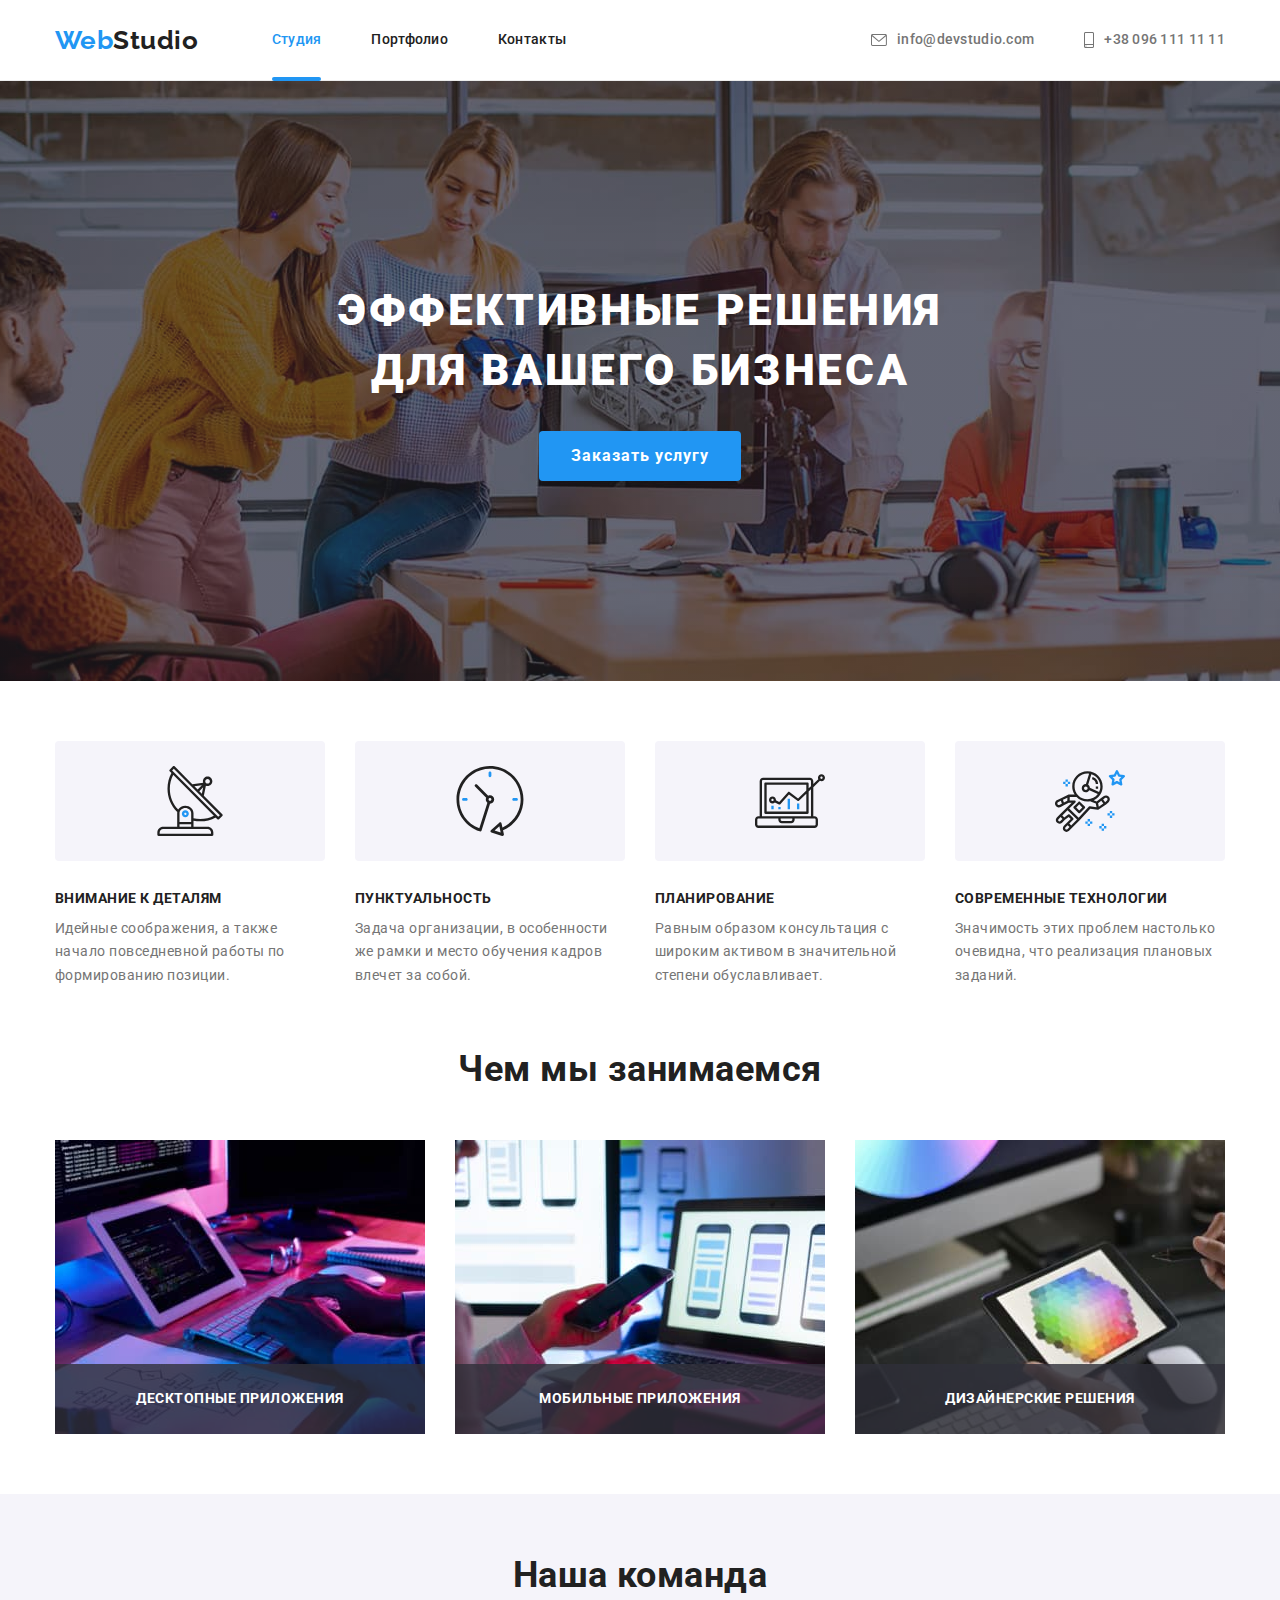
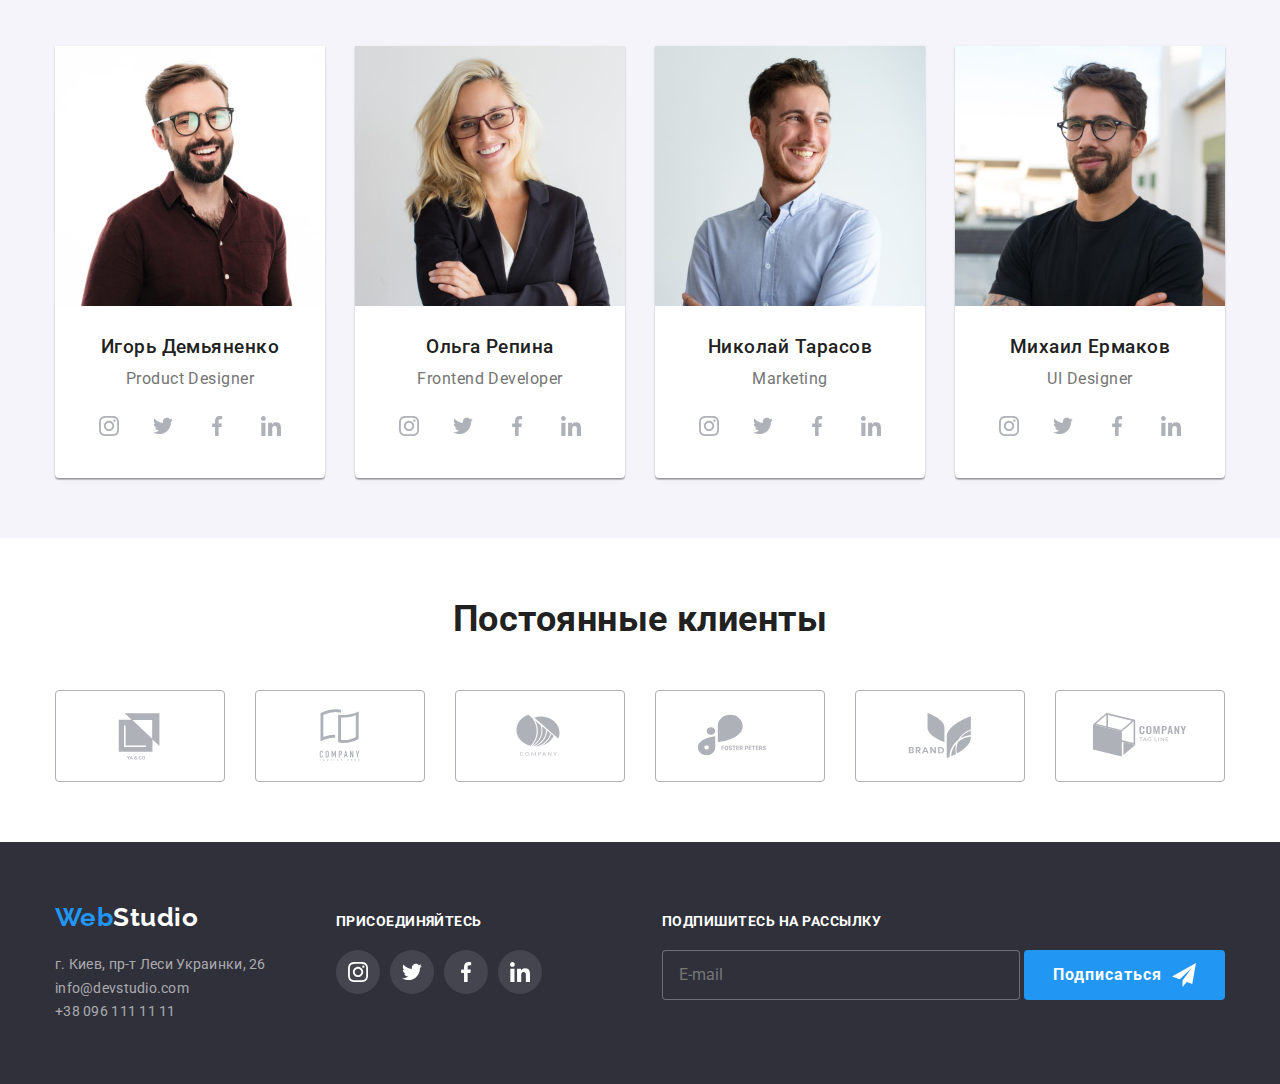
==== commit 08d57f57: "1" ====
--- a/index.html
+++ b/index.html
@@ -157,17 +157,18 @@
           <h2 class="section__title">Наша команда</h2>
           <ul class="team">
             <li class="team__item">
-              <img
-              srcset="./images/demjanenko_dsc.jpg    270w,
-                      ./images/demjanenko_tab.jpg    354w,
-                      ./images/demjanenko_mob.jpg    450w,
-                      ./images/demjanenko_dsc@2x.jpg 540w,
-                      ./images/demjanenko_tab@2x.jpg 700w,
-                      ./images/demjanenko_mob@2x.jpg 900w" 
-              src="./images/demjanenko_dsc.jpg" alt="Игорь Демьяненко" 
-              sizes="(max-width: 767) 100vh,
-                    (min-width: 768) 50vh,
-                    (min-width: 1200) 25vh"/>
+              <picture>
+                <source srcset="./images/demjanenko_dsc.jpg     1x,
+                                ./images/demjanenko_dsc@2x.jpg  2x"
+                        media="(min-width: 1200px)">
+                <source srcset="./images/demjanenko_tab.jpg     1x,
+                                ./images/demjanenko_tab@2x.jpg  2x"
+                        media="(min-width: 768px)">                 
+                <source srcset="./images/demjanenko_mob.jpg     1x,
+                                ./images/demjanenko_mob@2x.jpg  2x"
+                        media="(max-width: 767px)">                
+                <img src="./images/demjanenko_tab.jpg" alt="Игорь Демьяненко" />
+              </picture>
               <div class="team__box">
                 <h3 class="team__title">Игорь Демьяненко</h3>
                 <p class="team__text">Product Designer</p>
@@ -204,17 +205,18 @@
               </div>
             </li>
             <li class="team__item">
-              <img
-              srcset="./images/repina_dsc.jpg    270w,
-                      ./images/repina_tab.jpg    354w,
-                      ./images/repina_mob.jpg    450w,
-                      ./images/repina_dsc@2x.jpg 540w,
-                      ./images/repina_tab@2x.jpg 700w,
-                      ./images/repina_mob@2x.jpg 900w" 
-              src="./images/repina_dsc.jpg" alt="Ольга Репина"
-              sizes="(max-width: 767) 100vh,
-                    (min-width: 768) 50vh,
-                    (min-width: 1200) 25vh"/>  
+              <picture>
+                <source srcset="./images/repina_dsc.jpg     1x,
+                                ./images/repina_dsc@2x.jpg  2x"
+                        media="(min-width: 1200px)">
+                <source srcset="./images/repina_tab.jpg     1x,
+                                ./images/repina_tab@2x.jpg  2x"
+                        media="(min-width: 768px)">                 
+                <source srcset="./images/repina_mob.jpg     1x,
+                                ./images/repina_mob@2x.jpg  2x"
+                        media="(max-width: 767px)">
+                <img src="./images/repina_dsc.jpg" alt="Ольга Репина"/>
+            </picture>               
               <div class="team__box">
                 <h3 class="team__title">Ольга Репина</h3>
                 <p class="team__text">Frontend Developer</p>
@@ -251,17 +253,18 @@
               </div>
             </li>
             <li class="team__item">
-              <img
-              srcset="./images/tarasov_dsc.jpg    270w,
-                      ./images/tarasov_tab.jpg    354w,
-                      ./images/tarasov_mob.jpg    450w,
-                      ./images/tarasov_dsc@2x.jpg 540w,
-                      ./images/tarasov_tab@2x.jpg 700w,
-                      ./images/tarasov_mob@2x.jpg 900w"
-               src="./images/tarasov_dsc.jpg" alt="Николай Тарасов"
-               sizes="(max-width: 767) 100vh,
-                    (min-width: 768) 50vh,
-                    (min-width: 1200) 25vh"/>  
+              <picture>
+                <source srcset="./images/tarasov_dsc.jpg     1x,
+                                ./images/tarasov_dsc@2x.jpg  2x"
+                        media="(min-width: 1200px)">
+                <source srcset="./images/tarasov_tab.jpg     1x,
+                                ./images/tarasov_tab@2x.jpg  2x"
+                        media="(min-width: 768px)">                 
+                <source srcset="./images/tarasov_mob.jpg     1x,
+                                ./images/tarasov_mob@2x.jpg  2x"
+                        media="(max-width: 767px)">
+                <img src="./images/tarasov_tab.jpg" alt="Николай Тарасов"/>
+            </picture>                 
               <div class="team__box">
                 <h3 class="team__title">Николай Тарасов</h3>
                 <p class="team__text">Marketing</p>
@@ -298,17 +301,18 @@
               </div>
             </li>
             <li class="team__item">
-              <img
-              srcset="./images/ermakov_dsc.jpg    270w,
-                      ./images/ermakov_tab.jpg    354w,
-                      ./images/ermakov_mob.jpg    450w,
-                      ./images/ermakov_dsc@2x.jpg 540w,
-                      ./images/ermakov_tab@2x.jpg 700w,
-                      ./images/ermakov_mob@2x.jpg 900w" 
-               src="./images/ermakov_dsc.jpg" alt="Михаил Ермаков"
-               sizes="(max-width: 767) 100vh,
-                    (min-width: 768) 50vh,
-                    (min-width: 1200) 25vh" />
+              <picture>
+                <source srcset="./images/ermakov_dsc.jpg     1x,
+                                ./images/ermakov_dsc@2x.jpg  2x"
+                        media="(min-width: 1200px)">
+                <source srcset="./images/ermakov_tab.jpg     1x,
+                                ./images/ermakov_tab@2x.jpg  2x"
+                        media="(min-width: 768px)">                 
+                <source srcset="./images/ermakov_mob.jpg     1x,
+                                ./images/ermakov_mob@2x.jpg  2x"
+                        media="(max-width: 767px)">
+              <img src="./images/ermakov_tab.jpg" alt="Михаил Ермаков"/>
+            </picture>               
               <div class="team__box">
                 <h3 class="team__title">Михаил Ермаков</h3>
                 <p class="team__text">UI Designer</p>
--- a/css/main.min.css
+++ b/css/main.min.css
@@ -1 +1 @@
-ul{list-style-type:none;padding:0;margin:0}h1,h2,h3,p{margin:0}img{display:block;max-width:100%;height:auto}.address__link,.mobile-social__link{display:block;font-weight:500;font-size:14px;line-height:1.14;letter-spacing:.02em;text-decoration:none;-webkit-transition:color 250ms cubic-bezier(0.4, 0, 0.2, 1);transition:color 250ms cubic-bezier(0.4, 0, 0.2, 1)}.address__link:hover,.mobile-social__link:hover,.address__link:focus,.mobile-social__link:focus{color:#2196f3;fill:#2196f3}.form__button,.subscription__button,.hero__button{border-radius:4px;padding:10px 32px;min-width:200px;border:0px solid rgba(0,0,0,0);background-color:#2196f3;color:#fff;font-family:inherit;font-weight:700;font-size:16px;line-height:1.88;letter-spacing:.06em;-webkit-transition:background-color 250ms cubic-bezier(0.4, 0, 0.2, 1);transition:background-color 250ms cubic-bezier(0.4, 0, 0.2, 1);cursor:pointer}.form__button:hover,.subscription__button:hover,.hero__button:hover,.form__button:focus,.subscription__button:focus,.hero__button:focus{background-color:#188ce8}.footer__title,.description__title,.features__title{font-size:14px;line-height:1.14;text-transform:uppercase;color:#212121}.visually-hidden{position:absolute;width:1px;height:1px;margin:-1px;border:0;padding:0;white-space:nowrap;-webkit-clip-path:inset(100%);clip-path:inset(100%);clip:rect(0 0 0 0);overflow:hidden}body{background-color:#fff;color:#757575;font-family:Roboto,sans-serif;letter-spacing:.03em}.container{margin-left:auto;margin-right:auto;padding-left:15px;padding-right:15px}@media screen and (max-width: 320px){.container{overflow-x:scroll}}@media screen and (min-width: 480px){.container{width:480px}}@media screen and (min-width: 768px){.container{width:768px}}@media screen and (min-width: 1200px){.container{width:1200px}}.header{border-bottom:1px solid #ececec}.header__container{position:relative;display:-webkit-box;display:-ms-flexbox;display:flex;-webkit-box-align:center;-ms-flex-align:center;align-items:center;-webkit-box-pack:justify;-ms-flex-pack:justify;justify-content:space-between}@media screen and (max-width: 767px){.header__container{padding:16px 15px}}.section{padding:60px 0}.section__title{line-height:1.17;text-align:center;color:#212121}@media screen and (max-width: 1199px){.section__title{margin-bottom:30px;font-size:28px}}@media screen and (min-width: 1200px){.section__title{margin-bottom:50px;font-size:36px}}.section--no-padding{padding-top:0}@media(max-width: 1200px){.section--no-padding{display:none}}.section--over-bcgr{background-color:#f5f4fa}.logo{display:block;color:#2196f3;font-family:Raleway,sans-serif;font-weight:700;font-style:normal;text-decoration:none}@media screen and (min-width: 480px){.logo{font-size:24px;line-height:1.17}}@media screen and (min-width: 1200px){.logo{font-size:26px;line-height:1.19}}.logo__black{color:#212121}.logo__white{color:#fff}@media screen and (min-width: 768px){.nav{margin-right:84px;margin-left:auto}}@media screen and (min-width: 1200px){.nav{margin-right:305px;margin-left:auto}}@media screen and (max-width: 767px){.nav__list{margin-bottom:auto}}@media screen and (min-width: 768px){.nav__list{display:-webkit-box;display:-ms-flexbox;display:flex;-webkit-box-align:center;-ms-flex-align:center;align-items:center}}@media screen and (max-width: 767px){.nav__item:not(:last-child){margin-bottom:32px}}@media screen and (min-width: 768px){.nav__item:not(:last-child){margin-right:50px}}.nav__link{position:relative;display:block;font-weight:500;line-height:1.17;letter-spacing:.02em;text-decoration:none;-webkit-transition:color 250ms cubic-bezier(0.4, 0, 0.2, 1);transition:color 250ms cubic-bezier(0.4, 0, 0.2, 1);color:#212121}@media screen and (max-width: 767px){.nav__link{font-size:40px}}@media screen and (min-width: 768px){.nav__link{padding:32px 0 32px 0;font-size:14px}}@media screen and (min-width: 1200px){.nav__link{font-size:14px;line-height:1.14}}.nav__link:hover,.nav__link:focus,.nav__link--current{color:#2196f3;fill:#2196f3}@media screen and (min-width: 768px){.nav__link--current::after{content:"";position:absolute;left:0;bottom:-1px;width:100%;height:4px;border-radius:2px;background-color:#2196f3}}.contacts{display:-webkit-box;display:-ms-flexbox;display:flex}@media screen and (max-width: 767px){.contacts{-webkit-box-orient:vertical;-webkit-box-direction:reverse;-ms-flex-direction:column-reverse;flex-direction:column-reverse;margin-top:auto;margin-bottom:64px}}@media screen and (min-width: 768px){.contacts{-webkit-box-orient:vertical;-webkit-box-direction:normal;-ms-flex-direction:column;flex-direction:column}}@media screen and (min-width: 1200px){.contacts{-webkit-box-orient:horizontal;-webkit-box-direction:normal;-ms-flex-direction:row;flex-direction:row;-webkit-box-align:center;-ms-flex-align:center;align-items:center}}@media screen and (max-width: 767px){.contacts__item:not(:first-child){margin-bottom:32px}}@media screen and (min-width: 768px){.contacts__item:not(:first-child){margin-top:10px}}@media screen and (min-width: 1200px){.contacts__item:not(:first-child){margin-top:0;margin-left:50px}}.contacts__link{display:block;font-weight:500;line-height:1.17;letter-spacing:.02em;color:#757575;fill:#757575;text-decoration:none}.contacts__link:hover,.contacts__link:focus{color:#2196f3;fill:#2196f3}@media screen and (max-width: 767px){.contacts__link{font-size:24px}}@media screen and (min-width: 768px){.contacts__link{display:-webkit-box;display:-ms-flexbox;display:flex;-webkit-box-align:center;-ms-flex-align:center;align-items:center;font-size:14px}}@media screen and (min-width: 1200px){.contacts__link{font-size:14px;line-height:1.14}}@media screen and (max-width: 767px){.contacts__link--mobile{font-size:34px;color:#2196f3}}.contacts__icon{margin-right:10px}@media screen and (max-width: 767px){.contacts__icon{display:none}}@media screen and (max-width: 767px){.mobile-menu__container{display:none;position:absolute;z-index:10;top:0;left:0;width:100%;height:100vh;padding:48px 40px;background-color:#fff}}@media screen and (min-width: 768px){.mobile-menu__container{display:-webkit-box;display:-ms-flexbox;display:flex;-webkit-box-align:center;-ms-flex-align:center;align-items:center}}.mobile-menu__container.is-open{display:block;display:-webkit-box;display:-ms-flexbox;display:flex;-webkit-box-orient:vertical;-webkit-box-direction:normal;-ms-flex-direction:column;flex-direction:column;-webkit-box-pack:justify;-ms-flex-pack:justify;justify-content:space-between}.mobile-menu__button{position:absolute;z-index:20;top:10px;right:15px;display:inline-block;padding:0;background-color:rgba(0,0,0,0);border:none;cursor:pointer}.mobile-menu__button .mobile-menu__icon-close{display:none}.mobile-menu__button.is-open .mobile-menu__icon-close{display:block}.mobile-menu__button.is-open .mobile-menu__icon-menu{display:none}@media screen and (min-width: 768px){.mobile-menu__button{display:none}}.mobile-menu__button:hover,.mobile-menu__button:focus{fill:#2196f3}.mobile-social{display:-webkit-box;display:-ms-flexbox;display:flex}@media screen and (min-width: 768px){.mobile-social{display:none}}.mobile-social__item:not(:last-child){border-right:1px solid rgba(33,33,33,.2);padding-right:10px}.mobile-social__item:not(:first-child){padding-left:10px}.mobile-social__link{font-size:18px;line-height:1.22;color:#2196f3}.hero{text-align:center;max-width:1600px;margin-left:auto;margin-right:auto;background-size:cover;background-repeat:no-repeat;background-position:center;background-color:#2f303a}@media screen and (max-width: 767px){.hero{background-image:-webkit-gradient(linear, left top, right top, from(rgba(47, 48, 58, 0.4)), to(rgba(47, 48, 58, 0.4))),url(../images/hero_mobile.jpg);background-image:linear-gradient(to right, rgba(47, 48, 58, 0.4), rgba(47, 48, 58, 0.4)),url(../images/hero_mobile.jpg)}}@media screen and (max-width: 767px)and (min-device-pixel-ratio: 2),screen and (max-width: 767px)and (-webkit-min-device-pixel-ratio: 2),screen and (max-width: 767px)and (min-resolution: 192dpi),screen and (max-width: 767px)and (min-resolution: 2dppx){.hero{background-image:-webkit-gradient(linear, left top, right top, from(rgba(47, 48, 58, 0.4)), to(rgba(47, 48, 58, 0.4))),url(../images/hero_mobile@2x.jpg);background-image:linear-gradient(to right, rgba(47, 48, 58, 0.4), rgba(47, 48, 58, 0.4)),url(../images/hero_mobile@2x.jpg)}}@media screen and (min-width: 768px){.hero{background-image:-webkit-gradient(linear, left top, right top, from(rgba(47, 48, 58, 0.4)), to(rgba(47, 48, 58, 0.4))),url(../images/hero_tablet.jpg);background-image:linear-gradient(to right, rgba(47, 48, 58, 0.4), rgba(47, 48, 58, 0.4)),url(../images/hero_tablet.jpg)}}@media screen and (min-width: 768px)and (min-device-pixel-ratio: 2),screen and (min-width: 768px)and (-webkit-min-device-pixel-ratio: 2),screen and (min-width: 768px)and (min-resolution: 192dpi),screen and (min-width: 768px)and (min-resolution: 2dppx){.hero{background-image:-webkit-gradient(linear, left top, right top, from(rgba(47, 48, 58, 0.4)), to(rgba(47, 48, 58, 0.4))),url(../images/hero_tablet@2x.jpg);background-image:linear-gradient(to right, rgba(47, 48, 58, 0.4), rgba(47, 48, 58, 0.4)),url(../images/hero_tablet@2x.jpg)}}@media screen and (max-width: 1199px){.hero{padding-top:118px;padding-bottom:128px}}@media screen and (min-width: 1200px){.hero{padding-top:200px;padding-bottom:200px;background-image:-webkit-gradient(linear, left top, right top, from(rgba(47, 48, 58, 0.4)), to(rgba(47, 48, 58, 0.4))),url(../images/hero_desctop.jpg);background-image:linear-gradient(to right, rgba(47, 48, 58, 0.4), rgba(47, 48, 58, 0.4)),url(../images/hero_desctop.jpg)}}@media screen and (min-width: 1200px)and (min-device-pixel-ratio: 2),screen and (min-width: 1200px)and (-webkit-min-device-pixel-ratio: 2),screen and (min-width: 1200px)and (min-resolution: 192dpi),screen and (min-width: 1200px)and (min-resolution: 2dppx){.hero{background-image:-webkit-gradient(linear, left top, right top, from(rgba(47, 48, 58, 0.4)), to(rgba(47, 48, 58, 0.4))),url(../images/hero_desctop@2x.jpg);background-image:linear-gradient(to right, rgba(47, 48, 58, 0.4), rgba(47, 48, 58, 0.4)),url(../images/hero_desctop@2x.jpg)}}.hero__title{margin-top:0;margin-bottom:30px;color:#fff;font-weight:900;font-size:26px;line-height:1.62;letter-spacing:.06em;text-transform:uppercase}@media screen and (min-width: 1200px){.hero__title{font-size:44px;line-height:1.36}}@media screen and (min-width: 768px){.features{display:-webkit-box;display:-ms-flexbox;display:flex;-ms-flex-wrap:wrap;flex-wrap:wrap;margin:-15px}}@media screen and (min-width: 1200px){.features{-webkit-box-orient:horizontal;-webkit-box-direction:normal;-ms-flex-direction:row;flex-direction:row}}@media screen and (min-width: 768px){.features__item{margin:15px;width:calc((100% - 60px)/2)}}@media screen and (min-width: 1200px){.features__item{margin:15px;width:calc((100% - 120px)/4)}}@media screen and (max-width: 1199px){.features__item:not(:last-child){margin-bottom:30px}}.features__icon{display:-webkit-box;display:-ms-flexbox;display:flex;-webkit-box-align:center;-ms-flex-align:center;align-items:center;-webkit-box-pack:center;-ms-flex-pack:center;justify-content:center;width:100%;height:120px;background-color:#f5f4fa;border-radius:4px}.features__title{margin-top:30px;margin-bottom:10px}.features__text{font-size:14px;line-height:1.7}.description{display:-webkit-box;display:-ms-flexbox;display:flex}.description__item{position:relative}.description__item:not(:last-child){margin-right:30px}.description__title{position:absolute;left:0;bottom:0;display:-webkit-box;display:-ms-flexbox;display:flex;-webkit-box-align:center;-ms-flex-align:center;align-items:center;-webkit-box-pack:center;-ms-flex-pack:center;justify-content:center;width:100%;height:70px;color:#fff;background-color:rgba(47,48,58,.8)}.team{margin:-15px}@media screen and (min-width: 768px){.team{display:-webkit-box;display:-ms-flexbox;display:flex;-ms-flex-wrap:wrap;flex-wrap:wrap}}@media screen and (min-width: 1200px){.team{-ms-flex-wrap:row;flex-wrap:row}}.team__item{margin:15px;-webkit-box-shadow:0px 1px 3px rgba(0,0,0,.12),0px 1px 1px rgba(0,0,0,.14),0px 2px 1px rgba(0,0,0,.2);box-shadow:0px 1px 3px rgba(0,0,0,.12),0px 1px 1px rgba(0,0,0,.14),0px 2px 1px rgba(0,0,0,.2);border-radius:0px 0px 4px 4px;background-color:#fff}@media screen and (max-width: 767px){.team__item{width:calc(100% - 30px)}}@media screen and (min-width: 768px){.team__item{width:calc((100% - 60px)/2)}}@media screen and (min-width: 1200px){.team__item{width:calc((100% - 120px)/4)}}.team__box{padding:30px 0;font-size:16px;line-height:1.19;text-align:center}.team__title{font-weight:500;margin-bottom:10px;color:#212121}.team__text{margin-bottom:16px}.social{display:-webkit-box;display:-ms-flexbox;display:flex;-webkit-box-pack:center;-ms-flex-pack:center;justify-content:center}.social__item:not(:last-child){margin-right:10px}.social__link{display:-webkit-box;display:-ms-flexbox;display:flex;-webkit-box-align:center;-ms-flex-align:center;align-items:center;-webkit-box-pack:center;-ms-flex-pack:center;justify-content:center;width:44px;height:44px;fill:#afb1b8;background-color:#fff;border-radius:50%;-webkit-transition:background-color 250ms cubic-bezier(0.4, 0, 0.2, 1),fill 250ms cubic-bezier(0.4, 0, 0.2, 1);transition:background-color 250ms cubic-bezier(0.4, 0, 0.2, 1),fill 250ms cubic-bezier(0.4, 0, 0.2, 1)}.social__link:hover,.social__link:focus{background-color:#2196f3;fill:#fff}.social__link--dark{fill:#fff;background-color:rgba(255,255,255,.1)}.customers{display:-webkit-box;display:-ms-flexbox;display:flex;-webkit-box-align:center;-ms-flex-align:center;align-items:center;margin:-15px}@media screen and (max-width: 1199px){.customers{-ms-flex-wrap:wrap;flex-wrap:wrap}}.customers__item{margin:15px}@media screen and (max-width: 767px){.customers__item{-ms-flex-preferred-size:calc((100% - 60px)/2);flex-basis:calc((100% - 60px)/2)}}@media screen and (min-width: 768px){.customers__item{-ms-flex-preferred-size:calc((100% - 90px)/3);flex-basis:calc((100% - 90px)/3)}}.customers__link{display:-webkit-box;display:-ms-flexbox;display:flex;-webkit-box-align:center;-ms-flex-align:center;align-items:center;-webkit-box-pack:center;-ms-flex-pack:center;justify-content:center;height:92px;border:1px solid #afb1b8;fill:#afb1b8;border-radius:4px;-webkit-transition:border 250ms cubic-bezier(0.4, 0, 0.2, 1),fill 250ms cubic-bezier(0.4, 0, 0.2, 1);transition:border 250ms cubic-bezier(0.4, 0, 0.2, 1),fill 250ms cubic-bezier(0.4, 0, 0.2, 1)}.customers__link:hover,.customers__link:focus{border:1px solid #2196f3;fill:#2196f3}.footer{background-color:#2f303a}.footer__container{display:-webkit-box;display:-ms-flexbox;display:flex;padding-top:60px;padding-bottom:60px}@media screen and (max-width: 767px){.footer__container{-webkit-box-orient:vertical;-webkit-box-direction:normal;-ms-flex-direction:column;flex-direction:column;-webkit-box-align:center;-ms-flex-align:center;align-items:center}}@media screen and (min-width: 768px){.footer__container{-webkit-box-align:baseline;-ms-flex-align:baseline;align-items:baseline;-ms-flex-pack:distribute;justify-content:space-around;-ms-flex-wrap:wrap;flex-wrap:wrap}}.footer__title{margin-bottom:20px;font-style:normal;color:#fff}@media screen and (max-width: 767px){.footer__address{margin-bottom:60px}}@media screen and (min-width: 768px){.footer__address{margin-right:165px}}@media screen and (max-width: 1199px){.footer__address{text-align:center}}@media screen and (min-width: 1200px){.footer__address{margin-right:70px}}@media screen and (max-width: 767px){.footer__social{margin-bottom:60px}}@media screen and (max-width: 1199px){.footer__social{text-align:center}}@media screen and (min-width: 1200px){.footer__social{margin-right:auto}}@media screen and (min-width: 768px)and (max-width: 1199px){.footer__subscription{margin-top:60px}}@media screen and (max-width: 1199px){.footer__subscription{text-align:center}}.address{margin-top:20px}.address__link{font-style:normal;font-weight:400;color:rgba(255,255,255,.6);line-height:1.71;text-decoration:none}.address__link:hover,.address__link:focus{color:#fff}@media screen and (max-width: 1199px){.address__link:not(:last-child){margin-bottom:8px}}@media screen and (min-width: 1200px){.address__link:not(:last-child){margin-bottom:9px}}.subscription__label{display:block}@media screen and (min-width: 768px)and (max-width: 1199px){.subscription__label{display:-webkit-box;display:-ms-flexbox;display:flex;-webkit-box-orient:vertical;-webkit-box-direction:normal;-ms-flex-direction:column;flex-direction:column;-webkit-box-align:center;-ms-flex-align:center;align-items:center}}.subscription__input{height:50px;padding:0 16px;margin-bottom:20px;color:#fff;background-color:#2f303a;border:1px solid rgba(255,255,255,.3);border-radius:4px;-webkit-transition:border 250ms cubic-bezier(0.4, 0, 0.2, 1);transition:border 250ms cubic-bezier(0.4, 0, 0.2, 1)}@media screen and (max-width: 767px){.subscription__input{width:100%}}@media screen and (min-width: 768px){.subscription__input{width:450px}}@media screen and (min-width: 1200px){.subscription__input{width:358px;margin-bottom:0}}.subscription__input:hover,.subscription__input:focus{outline:none;border:1px solid #fff}.subscription__icon{margin-left:10px;fill:#fff}.subscription__button{display:-webkit-inline-box;display:-ms-inline-flexbox;display:inline-flex;-webkit-box-align:center;-ms-flex-align:center;align-items:center;padding:10px 29px;margin-left:10px}@media screen and (min-width: 768px){.subscription__button{margin-left:0}}.backdrop{position:fixed;z-index:30;top:0;left:0;width:100%;height:100%;background-color:rgba(0,0,0,.2);opacity:1;-webkit-transition:opacity 250ms cubic-bezier(0.4, 0, 0.2, 1);transition:opacity 250ms cubic-bezier(0.4, 0, 0.2, 1)}.backdrop.is-hidden{opacity:0;pointer-events:none}.modal{position:absolute;top:50%;left:50%;-webkit-transform:translate(-50%, -50%);transform:translate(-50%, -50%);opacity:1;-webkit-transition:opacity 500ms cubic-bezier(0.4, 0, 0.2, 1);transition:opacity 500ms cubic-bezier(0.4, 0, 0.2, 1);width:100%;padding:40px;background-color:#fff;-webkit-box-shadow:0px 1px 3px rgba(0,0,0,.12),0px 1px 1px rgba(0,0,0,.14),0px 2px 1px rgba(0,0,0,.2);box-shadow:0px 1px 3px rgba(0,0,0,.12),0px 1px 1px rgba(0,0,0,.14),0px 2px 1px rgba(0,0,0,.2);border-radius:4px}@media screen and (min-width: 480px){.modal{width:450px;height:609px}}@media screen and (min-width: 1200px){.modal{width:528px;height:581px}}.modal__button{position:fixed;top:8px;right:8px;display:-webkit-box;display:-ms-flexbox;display:flex;-webkit-box-align:center;-ms-flex-align:center;align-items:center;width:30px;height:30px;border-radius:50%;background-color:#fff;border:1px solid rgba(0,0,0,.1)}.modal__button:hover,.modal__button:focus{background-color:#fff;fill:#2196f3}.modal__title{margin-bottom:12px;font-size:20px;text-align:center;color:#212121}.form__label{display:block;position:relative;font-size:12px;line-height:1.17;letter-spacing:.01em}.form__label:hover>.form__icon,.form__label:focus-within>.form__icon{fill:#2196f3}.form__label:hover>.form__input,.form__label:focus-within>.form__input,.form__label:hover>.form__textarea,.form__label:focus-within>.form__textarea{outline:none;border-color:#2196f3;cursor:pointer}.form__label+.form__label{margin-top:10px}.form__input{position:relative;width:100%;height:40px;border:1px solid rgba(33,33,33,.2);border-radius:4px;margin-top:4px;padding:0 10px 0 40px;-webkit-transition:border-color 250ms cubic-bezier(0.4, 0, 0.2, 1);transition:border-color 250ms cubic-bezier(0.4, 0, 0.2, 1)}.form__icon{position:absolute;left:12px;top:50%;fill:#212121}.form__textarea{width:100%;height:120px;resize:none;padding:12px 16px;border:1px solid rgba(33,33,33,.2);border-radius:4px;margin-top:4px}.form__textarea::-webkit-input-placeholder{font-size:12px;line-height:1.17;letter-spacing:.01em;color:rgba(117,117,117,.5)}.form__textarea::-moz-placeholder{font-size:12px;line-height:1.17;letter-spacing:.01em;color:rgba(117,117,117,.5)}.form__textarea:-ms-input-placeholder{font-size:12px;line-height:1.17;letter-spacing:.01em;color:rgba(117,117,117,.5)}.form__textarea::-ms-input-placeholder{font-size:12px;line-height:1.17;letter-spacing:.01em;color:rgba(117,117,117,.5)}.form__textarea::placeholder{font-size:12px;line-height:1.17;letter-spacing:.01em;color:rgba(117,117,117,.5)}.form__label-policy{display:-webkit-box;display:-ms-flexbox;display:flex;-webkit-box-align:center;-ms-flex-align:center;align-items:center;margin-right:auto;margin-left:auto;margin-top:18px}@media screen and (max-width: 1199px){.form__label-policy{font-size:12px;line-height:1.17;-webkit-box-pack:justify;-ms-flex-pack:justify;justify-content:space-between}}@media screen and (min-width: 1200px){.form__label-policy{font-size:14px;line-height:1.71;-webkit-box-pack:center;-ms-flex-pack:center;justify-content:center}}.form__checkbox:focus~.form__chec-icon{border-color:#2196f3}.form__rule{color:#2196f3}.form__chec-icon{width:16px;height:15px;border:2px solid #212121;border-radius:2px}@media screen and (min-width: 1200px){.form__chec-icon{margin-right:8px}}.form__checkbox:checked~.form__chec-icon{background-image:url(../images/check.svg);background-size:contain;border:rgba(0,0,0,0)}.form__button{display:block;margin-top:30px;margin-left:auto;margin-right:auto}/*# sourceMappingURL=main.min.css.map */+ul{list-style-type:none;padding:0;margin:0}h1,h2,h3,p{margin:0}img{display:block;max-width:100%;height:auto}.address__link,.mobile-social__link{display:block;font-weight:500;font-size:14px;line-height:1.14;letter-spacing:.02em;text-decoration:none;-webkit-transition:color 250ms cubic-bezier(0.4, 0, 0.2, 1);transition:color 250ms cubic-bezier(0.4, 0, 0.2, 1)}.address__link:hover,.mobile-social__link:hover,.address__link:focus,.mobile-social__link:focus{color:#2196f3;fill:#2196f3}.form__button,.subscription__button,.hero__button{border-radius:4px;padding:10px 32px;min-width:200px;border:0px solid rgba(0,0,0,0);background-color:#2196f3;color:#fff;font-family:inherit;font-weight:700;font-size:16px;line-height:1.88;letter-spacing:.06em;-webkit-transition:background-color 250ms cubic-bezier(0.4, 0, 0.2, 1);transition:background-color 250ms cubic-bezier(0.4, 0, 0.2, 1);cursor:pointer}.form__button:hover,.subscription__button:hover,.hero__button:hover,.form__button:focus,.subscription__button:focus,.hero__button:focus{background-color:#188ce8}.footer__title,.description__title,.features__title{font-size:14px;line-height:1.14;text-transform:uppercase;color:#212121}.visually-hidden{position:absolute;width:1px;height:1px;margin:-1px;border:0;padding:0;white-space:nowrap;-webkit-clip-path:inset(100%);clip-path:inset(100%);clip:rect(0 0 0 0);overflow:hidden}body{background-color:#fff;color:#757575;font-family:Roboto,sans-serif;letter-spacing:.03em}.container{margin-left:auto;margin-right:auto;padding-left:15px;padding-right:15px}@media screen and (max-width: 320px){.container{overflow-x:scroll}}@media screen and (min-width: 480px){.container{width:480px}}@media screen and (min-width: 768px){.container{width:768px}}@media screen and (min-width: 1200px){.container{width:1200px}}.header{border-bottom:1px solid #ececec}.header__container{position:relative;display:-webkit-box;display:-ms-flexbox;display:flex;-webkit-box-align:center;-ms-flex-align:center;align-items:center;-webkit-box-pack:justify;-ms-flex-pack:justify;justify-content:space-between}@media screen and (max-width: 767px){.header__container{padding:16px 15px}}.section{padding:60px 0}.section__title{line-height:1.17;text-align:center;color:#212121}@media screen and (max-width: 1199px){.section__title{margin-bottom:30px;font-size:28px}}@media screen and (min-width: 1200px){.section__title{margin-bottom:50px;font-size:36px}}.section--no-padding{padding-top:0}@media(max-width: 1200px){.section--no-padding{display:none}}.section--over-bcgr{background-color:#f5f4fa}.logo{display:block;color:#2196f3;font-family:Raleway,sans-serif;font-weight:700;font-style:normal;text-decoration:none}@media screen and (min-width: 480px){.logo{font-size:24px;line-height:1.17}}@media screen and (min-width: 1200px){.logo{font-size:26px;line-height:1.19}}.logo__black{color:#212121}.logo__white{color:#fff}@media screen and (min-width: 768px){.nav{margin-right:84px;margin-left:auto}}@media screen and (min-width: 1200px){.nav{margin-right:305px;margin-left:auto}}@media screen and (max-width: 767px){.nav__list{margin-bottom:auto}}@media screen and (min-width: 768px){.nav__list{display:-webkit-box;display:-ms-flexbox;display:flex;-webkit-box-align:center;-ms-flex-align:center;align-items:center}}@media screen and (max-width: 767px){.nav__item:not(:last-child){margin-bottom:32px}}@media screen and (min-width: 768px){.nav__item:not(:last-child){margin-right:50px}}.nav__link{position:relative;display:block;font-weight:500;line-height:1.17;letter-spacing:.02em;text-decoration:none;-webkit-transition:color 250ms cubic-bezier(0.4, 0, 0.2, 1);transition:color 250ms cubic-bezier(0.4, 0, 0.2, 1);color:#212121}@media screen and (max-width: 767px){.nav__link{font-size:40px}}@media screen and (min-width: 768px){.nav__link{padding:32px 0 32px 0;font-size:14px}}@media screen and (min-width: 1200px){.nav__link{font-size:14px;line-height:1.14}}.nav__link:hover,.nav__link:focus,.nav__link--current{color:#2196f3;fill:#2196f3}@media screen and (min-width: 768px){.nav__link--current::after{content:"";position:absolute;left:0;bottom:-1px;width:100%;height:4px;border-radius:2px;background-color:#2196f3}}.contacts{display:-webkit-box;display:-ms-flexbox;display:flex}@media screen and (max-width: 767px){.contacts{-webkit-box-orient:vertical;-webkit-box-direction:reverse;-ms-flex-direction:column-reverse;flex-direction:column-reverse;margin-top:auto;margin-bottom:64px}}@media screen and (min-width: 768px){.contacts{-webkit-box-orient:vertical;-webkit-box-direction:normal;-ms-flex-direction:column;flex-direction:column}}@media screen and (min-width: 1200px){.contacts{-webkit-box-orient:horizontal;-webkit-box-direction:normal;-ms-flex-direction:row;flex-direction:row;-webkit-box-align:center;-ms-flex-align:center;align-items:center}}@media screen and (max-width: 767px){.contacts__item:not(:first-child){margin-bottom:32px}}@media screen and (min-width: 768px){.contacts__item:not(:first-child){margin-top:10px}}@media screen and (min-width: 1200px){.contacts__item:not(:first-child){margin-top:0;margin-left:50px}}.contacts__link{display:block;font-weight:500;line-height:1.17;letter-spacing:.02em;color:#757575;fill:#757575;text-decoration:none}.contacts__link:hover,.contacts__link:focus{color:#2196f3;fill:#2196f3}@media screen and (max-width: 767px){.contacts__link{font-size:24px}}@media screen and (min-width: 768px){.contacts__link{display:-webkit-box;display:-ms-flexbox;display:flex;-webkit-box-align:center;-ms-flex-align:center;align-items:center;font-size:14px}}@media screen and (min-width: 1200px){.contacts__link{font-size:14px;line-height:1.14}}@media screen and (max-width: 767px){.contacts__link--mobile{font-size:34px;color:#2196f3}}.contacts__icon{margin-right:10px}@media screen and (max-width: 767px){.contacts__icon{display:none}}@media screen and (max-width: 767px){.mobile-menu__container{display:none;position:absolute;z-index:10;top:0;left:0;width:100%;height:100vh;padding:48px 40px;background-color:#fff}}@media screen and (min-width: 768px){.mobile-menu__container{display:-webkit-box;display:-ms-flexbox;display:flex;-webkit-box-align:center;-ms-flex-align:center;align-items:center}}.mobile-menu__container.is-open{display:block;display:-webkit-box;display:-ms-flexbox;display:flex;-webkit-box-orient:vertical;-webkit-box-direction:normal;-ms-flex-direction:column;flex-direction:column;-webkit-box-pack:justify;-ms-flex-pack:justify;justify-content:space-between}.mobile-menu__button{position:absolute;z-index:20;top:10px;right:15px;display:inline-block;padding:0;background-color:rgba(0,0,0,0);border:none;cursor:pointer}.mobile-menu__button .mobile-menu__icon-close{display:none}.mobile-menu__button.is-open .mobile-menu__icon-close{display:block}.mobile-menu__button.is-open .mobile-menu__icon-menu{display:none}@media screen and (min-width: 768px){.mobile-menu__button{display:none}}.mobile-menu__button:hover,.mobile-menu__button:focus{fill:#2196f3}.mobile-social{display:-webkit-box;display:-ms-flexbox;display:flex;-ms-flex-wrap:wrap;flex-wrap:wrap}@media screen and (min-width: 768px){.mobile-social{display:none}}.mobile-social__item:not(:last-child){border-right:1px solid rgba(33,33,33,.2);padding-right:10px}.mobile-social__item:not(:first-child){padding-left:10px}.mobile-social__link{font-size:18px;line-height:1.22;color:#2196f3}.hero{text-align:center;max-width:1600px;margin-left:auto;margin-right:auto;background-size:cover;background-repeat:no-repeat;background-position:center;background-color:#2f303a}@media screen and (max-width: 767px){.hero{background-image:-webkit-gradient(linear, left top, right top, from(rgba(47, 48, 58, 0.4)), to(rgba(47, 48, 58, 0.4))),url(../images/hero_mobile.jpg);background-image:linear-gradient(to right, rgba(47, 48, 58, 0.4), rgba(47, 48, 58, 0.4)),url(../images/hero_mobile.jpg)}}@media screen and (max-width: 767px)and (min-device-pixel-ratio: 2),screen and (max-width: 767px)and (-webkit-min-device-pixel-ratio: 2),screen and (max-width: 767px)and (min-resolution: 192dpi),screen and (max-width: 767px)and (min-resolution: 2dppx){.hero{background-image:-webkit-gradient(linear, left top, right top, from(rgba(47, 48, 58, 0.4)), to(rgba(47, 48, 58, 0.4))),url(../images/hero_mobile@2x.jpg);background-image:linear-gradient(to right, rgba(47, 48, 58, 0.4), rgba(47, 48, 58, 0.4)),url(../images/hero_mobile@2x.jpg)}}@media screen and (min-width: 768px){.hero{background-image:-webkit-gradient(linear, left top, right top, from(rgba(47, 48, 58, 0.4)), to(rgba(47, 48, 58, 0.4))),url(../images/hero_tablet.jpg);background-image:linear-gradient(to right, rgba(47, 48, 58, 0.4), rgba(47, 48, 58, 0.4)),url(../images/hero_tablet.jpg)}}@media screen and (min-width: 768px)and (min-device-pixel-ratio: 2),screen and (min-width: 768px)and (-webkit-min-device-pixel-ratio: 2),screen and (min-width: 768px)and (min-resolution: 192dpi),screen and (min-width: 768px)and (min-resolution: 2dppx){.hero{background-image:-webkit-gradient(linear, left top, right top, from(rgba(47, 48, 58, 0.4)), to(rgba(47, 48, 58, 0.4))),url(../images/hero_tablet@2x.jpg);background-image:linear-gradient(to right, rgba(47, 48, 58, 0.4), rgba(47, 48, 58, 0.4)),url(../images/hero_tablet@2x.jpg)}}@media screen and (max-width: 1199px){.hero{padding-top:118px;padding-bottom:128px}}@media screen and (min-width: 1200px){.hero{padding-top:200px;padding-bottom:200px;background-image:-webkit-gradient(linear, left top, right top, from(rgba(47, 48, 58, 0.4)), to(rgba(47, 48, 58, 0.4))),url(../images/hero_desctop.jpg);background-image:linear-gradient(to right, rgba(47, 48, 58, 0.4), rgba(47, 48, 58, 0.4)),url(../images/hero_desctop.jpg)}}@media screen and (min-width: 1200px)and (min-device-pixel-ratio: 2),screen and (min-width: 1200px)and (-webkit-min-device-pixel-ratio: 2),screen and (min-width: 1200px)and (min-resolution: 192dpi),screen and (min-width: 1200px)and (min-resolution: 2dppx){.hero{background-image:-webkit-gradient(linear, left top, right top, from(rgba(47, 48, 58, 0.4)), to(rgba(47, 48, 58, 0.4))),url(../images/hero_desctop@2x.jpg);background-image:linear-gradient(to right, rgba(47, 48, 58, 0.4), rgba(47, 48, 58, 0.4)),url(../images/hero_desctop@2x.jpg)}}.hero__title{margin-top:0;margin-bottom:30px;color:#fff;font-weight:900;font-size:26px;line-height:1.62;letter-spacing:.06em;text-transform:uppercase}@media screen and (min-width: 1200px){.hero__title{font-size:44px;line-height:1.36}}@media screen and (min-width: 768px){.features{display:-webkit-box;display:-ms-flexbox;display:flex;-ms-flex-wrap:wrap;flex-wrap:wrap;margin:-15px}}@media screen and (min-width: 1200px){.features{-webkit-box-orient:horizontal;-webkit-box-direction:normal;-ms-flex-direction:row;flex-direction:row}}@media screen and (min-width: 768px){.features__item{margin:15px;width:calc((100% - 60px)/2)}}@media screen and (min-width: 1200px){.features__item{margin:15px;width:calc((100% - 120px)/4)}}@media screen and (max-width: 1199px){.features__item:not(:last-child){margin-bottom:30px}}.features__icon{display:-webkit-box;display:-ms-flexbox;display:flex;-webkit-box-align:center;-ms-flex-align:center;align-items:center;-webkit-box-pack:center;-ms-flex-pack:center;justify-content:center;width:100%;height:120px;background-color:#f5f4fa;border-radius:4px}.features__title{margin-top:30px;margin-bottom:10px}.features__text{font-size:14px;line-height:1.7}.description{display:-webkit-box;display:-ms-flexbox;display:flex}.description__item{position:relative}.description__item:not(:last-child){margin-right:30px}.description__title{position:absolute;left:0;bottom:0;display:-webkit-box;display:-ms-flexbox;display:flex;-webkit-box-align:center;-ms-flex-align:center;align-items:center;-webkit-box-pack:center;-ms-flex-pack:center;justify-content:center;width:100%;height:70px;color:#fff;background-color:rgba(47,48,58,.8)}.team{margin:-15px}@media screen and (min-width: 768px){.team{display:-webkit-box;display:-ms-flexbox;display:flex;-ms-flex-wrap:wrap;flex-wrap:wrap}}@media screen and (min-width: 1200px){.team{-ms-flex-wrap:row;flex-wrap:row}}.team__item{margin:15px;-webkit-box-shadow:0px 1px 3px rgba(0,0,0,.12),0px 1px 1px rgba(0,0,0,.14),0px 2px 1px rgba(0,0,0,.2);box-shadow:0px 1px 3px rgba(0,0,0,.12),0px 1px 1px rgba(0,0,0,.14),0px 2px 1px rgba(0,0,0,.2);border-radius:0px 0px 4px 4px;background-color:#fff}@media screen and (max-width: 767px){.team__item{width:calc(100% - 30px)}}@media screen and (min-width: 768px){.team__item{width:calc((100% - 60px)/2)}}@media screen and (min-width: 1200px){.team__item{width:calc((100% - 120px)/4)}}.team__box{padding:30px 0;font-size:16px;line-height:1.19;text-align:center}.team__title{font-weight:500;margin-bottom:10px;color:#212121}.team__text{margin-bottom:16px}.social{display:-webkit-box;display:-ms-flexbox;display:flex;-webkit-box-pack:center;-ms-flex-pack:center;justify-content:center}.social__item:not(:last-child){margin-right:10px}.social__link{display:-webkit-box;display:-ms-flexbox;display:flex;-webkit-box-align:center;-ms-flex-align:center;align-items:center;-webkit-box-pack:center;-ms-flex-pack:center;justify-content:center;width:44px;height:44px;fill:#afb1b8;background-color:#fff;border-radius:50%;-webkit-transition:background-color 250ms cubic-bezier(0.4, 0, 0.2, 1),fill 250ms cubic-bezier(0.4, 0, 0.2, 1);transition:background-color 250ms cubic-bezier(0.4, 0, 0.2, 1),fill 250ms cubic-bezier(0.4, 0, 0.2, 1)}.social__link:hover,.social__link:focus{background-color:#2196f3;fill:#fff}.social__link--dark{fill:#fff;background-color:rgba(255,255,255,.1)}.customers{display:-webkit-box;display:-ms-flexbox;display:flex;-webkit-box-align:center;-ms-flex-align:center;align-items:center;margin:-15px}@media screen and (max-width: 1199px){.customers{-ms-flex-wrap:wrap;flex-wrap:wrap}}.customers__item{margin:15px}@media screen and (max-width: 767px){.customers__item{-ms-flex-preferred-size:calc((100% - 60px)/2);flex-basis:calc((100% - 60px)/2)}}@media screen and (min-width: 768px){.customers__item{-ms-flex-preferred-size:calc((100% - 90px)/3);flex-basis:calc((100% - 90px)/3)}}.customers__link{display:-webkit-box;display:-ms-flexbox;display:flex;-webkit-box-align:center;-ms-flex-align:center;align-items:center;-webkit-box-pack:center;-ms-flex-pack:center;justify-content:center;height:92px;border:1px solid #afb1b8;fill:#afb1b8;border-radius:4px;-webkit-transition:border 250ms cubic-bezier(0.4, 0, 0.2, 1),fill 250ms cubic-bezier(0.4, 0, 0.2, 1);transition:border 250ms cubic-bezier(0.4, 0, 0.2, 1),fill 250ms cubic-bezier(0.4, 0, 0.2, 1)}.customers__link:hover,.customers__link:focus{border:1px solid #2196f3;fill:#2196f3}.footer{background-color:#2f303a}.footer__container{display:-webkit-box;display:-ms-flexbox;display:flex;padding-top:60px;padding-bottom:60px}@media screen and (max-width: 767px){.footer__container{-webkit-box-orient:vertical;-webkit-box-direction:normal;-ms-flex-direction:column;flex-direction:column;-webkit-box-align:center;-ms-flex-align:center;align-items:center}}@media screen and (min-width: 768px){.footer__container{-webkit-box-align:baseline;-ms-flex-align:baseline;align-items:baseline;-ms-flex-pack:distribute;justify-content:space-around;-ms-flex-wrap:wrap;flex-wrap:wrap}}.footer__title{margin-bottom:20px;font-style:normal;color:#fff}@media screen and (max-width: 767px){.footer__address{margin-bottom:60px}}@media screen and (min-width: 768px){.footer__address{margin-right:165px}}@media screen and (max-width: 1199px){.footer__address{text-align:center}}@media screen and (min-width: 1200px){.footer__address{margin-right:70px}}@media screen and (max-width: 767px){.footer__social{margin-bottom:60px}}@media screen and (max-width: 1199px){.footer__social{text-align:center}}@media screen and (min-width: 1200px){.footer__social{margin-right:auto}}@media screen and (min-width: 768px)and (max-width: 1199px){.footer__subscription{margin-top:60px}}@media screen and (max-width: 1199px){.footer__subscription{text-align:center}}.address{margin-top:20px}.address__link{font-style:normal;font-weight:400;color:rgba(255,255,255,.6);line-height:1.71;text-decoration:none}.address__link:hover,.address__link:focus{color:#fff}@media screen and (max-width: 1199px){.address__link:not(:last-child){margin-bottom:8px}}@media screen and (min-width: 1200px){.address__link:not(:last-child){margin-bottom:9px}}.subscription__label{display:block}@media screen and (min-width: 768px)and (max-width: 1199px){.subscription__label{display:-webkit-box;display:-ms-flexbox;display:flex;-webkit-box-orient:vertical;-webkit-box-direction:normal;-ms-flex-direction:column;flex-direction:column;-webkit-box-align:center;-ms-flex-align:center;align-items:center}}.subscription__input{height:50px;padding:0 16px;margin-bottom:20px;color:#fff;background-color:#2f303a;border:1px solid rgba(255,255,255,.3);border-radius:4px;-webkit-transition:border 250ms cubic-bezier(0.4, 0, 0.2, 1);transition:border 250ms cubic-bezier(0.4, 0, 0.2, 1)}@media screen and (max-width: 767px){.subscription__input{width:100%}}@media screen and (min-width: 768px){.subscription__input{width:450px}}@media screen and (min-width: 1200px){.subscription__input{width:358px;margin-bottom:0}}.subscription__input:hover,.subscription__input:focus{outline:none;border:1px solid #fff}.subscription__icon{margin-left:10px;fill:#fff}.subscription__button{display:-webkit-inline-box;display:-ms-inline-flexbox;display:inline-flex;-webkit-box-align:center;-ms-flex-align:center;align-items:center;padding:10px 29px;margin-left:10px}@media screen and (min-width: 768px){.subscription__button{margin-left:0}}.backdrop{position:fixed;z-index:30;top:0;left:0;width:100%;height:100%;background-color:rgba(0,0,0,.2);opacity:1;-webkit-transition:opacity 250ms cubic-bezier(0.4, 0, 0.2, 1);transition:opacity 250ms cubic-bezier(0.4, 0, 0.2, 1)}.backdrop.is-hidden{opacity:0;pointer-events:none}.modal{position:absolute;top:50%;left:50%;-webkit-transform:translate(-50%, -50%);transform:translate(-50%, -50%);opacity:1;-webkit-transition:opacity 500ms cubic-bezier(0.4, 0, 0.2, 1);transition:opacity 500ms cubic-bezier(0.4, 0, 0.2, 1);width:100%;padding:40px;background-color:#fff;-webkit-box-shadow:0px 1px 3px rgba(0,0,0,.12),0px 1px 1px rgba(0,0,0,.14),0px 2px 1px rgba(0,0,0,.2);box-shadow:0px 1px 3px rgba(0,0,0,.12),0px 1px 1px rgba(0,0,0,.14),0px 2px 1px rgba(0,0,0,.2);border-radius:4px}@media screen and (min-width: 480px){.modal{width:450px;height:609px}}@media screen and (min-width: 1200px){.modal{width:528px;height:581px}}.modal__button{position:fixed;top:8px;right:8px;display:-webkit-box;display:-ms-flexbox;display:flex;-webkit-box-align:center;-ms-flex-align:center;align-items:center;width:30px;height:30px;border-radius:50%;background-color:#fff;border:1px solid rgba(0,0,0,.1)}.modal__button:hover,.modal__button:focus{background-color:#fff;fill:#2196f3}.modal__title{margin-bottom:12px;font-size:20px;text-align:center;color:#212121}.form__label{display:block;position:relative;font-size:12px;line-height:1.17;letter-spacing:.01em}.form__label:hover>.form__icon,.form__label:focus-within>.form__icon{fill:#2196f3}.form__label:hover>.form__input,.form__label:focus-within>.form__input,.form__label:hover>.form__textarea,.form__label:focus-within>.form__textarea{outline:none;border-color:#2196f3;cursor:pointer}.form__label+.form__label{margin-top:10px}.form__input{position:relative;width:100%;height:40px;border:1px solid rgba(33,33,33,.2);border-radius:4px;margin-top:4px;padding:0 10px 0 40px;-webkit-transition:border-color 250ms cubic-bezier(0.4, 0, 0.2, 1);transition:border-color 250ms cubic-bezier(0.4, 0, 0.2, 1)}.form__icon{position:absolute;left:12px;top:50%;fill:#212121}.form__textarea{width:100%;height:120px;resize:none;padding:12px 16px;border:1px solid rgba(33,33,33,.2);border-radius:4px;margin-top:4px}.form__textarea::-webkit-input-placeholder{font-size:12px;line-height:1.17;letter-spacing:.01em;color:rgba(117,117,117,.5)}.form__textarea::-moz-placeholder{font-size:12px;line-height:1.17;letter-spacing:.01em;color:rgba(117,117,117,.5)}.form__textarea:-ms-input-placeholder{font-size:12px;line-height:1.17;letter-spacing:.01em;color:rgba(117,117,117,.5)}.form__textarea::-ms-input-placeholder{font-size:12px;line-height:1.17;letter-spacing:.01em;color:rgba(117,117,117,.5)}.form__textarea::placeholder{font-size:12px;line-height:1.17;letter-spacing:.01em;color:rgba(117,117,117,.5)}.form__label-policy{display:-webkit-box;display:-ms-flexbox;display:flex;-webkit-box-align:center;-ms-flex-align:center;align-items:center;margin-right:auto;margin-left:auto;margin-top:18px}@media screen and (max-width: 1199px){.form__label-policy{font-size:12px;line-height:1.17;-webkit-box-pack:justify;-ms-flex-pack:justify;justify-content:space-between}}@media screen and (min-width: 1200px){.form__label-policy{font-size:14px;line-height:1.71;-webkit-box-pack:center;-ms-flex-pack:center;justify-content:center}}.form__checkbox:focus~.form__chec-icon{border-color:#2196f3}.form__rule{color:#2196f3}.form__chec-icon{width:16px;height:15px;border:2px solid #212121;border-radius:2px}@media screen and (min-width: 1200px){.form__chec-icon{margin-right:8px}}.form__checkbox:checked~.form__chec-icon{background-image:url(../images/check.svg);background-size:contain;border:rgba(0,0,0,0)}.form__button{display:block;margin-top:30px;margin-left:auto;margin-right:auto}.filter{display:-webkit-box;display:-ms-flexbox;display:flex;-ms-flex-wrap:wrap;flex-wrap:wrap;-webkit-box-pack:start;-ms-flex-pack:start;justify-content:flex-start;margin-bottom:40px}@media screen and (min-width: 768px){.filter{-webkit-box-pack:center;-ms-flex-pack:center;justify-content:center;margin-bottom:50px}}.filter__button{padding:6px 22px;border:0px solid rgba(0,0,0,0);border-radius:4px;background-color:#f5f4fa;color:#212121;font-family:inherit;font-weight:500;font-size:16px;line-height:1.62;text-align:center;-webkit-transition:background-color 250ms cubic-bezier(0.4, 0, 0.2, 1),color 250ms cubic-bezier(0.4, 0, 0.2, 1),-webkit-box-shadow 250ms cubic-bezier(0.4, 0, 0.2, 1);transition:background-color 250ms cubic-bezier(0.4, 0, 0.2, 1),color 250ms cubic-bezier(0.4, 0, 0.2, 1),-webkit-box-shadow 250ms cubic-bezier(0.4, 0, 0.2, 1);transition:background-color 250ms cubic-bezier(0.4, 0, 0.2, 1),color 250ms cubic-bezier(0.4, 0, 0.2, 1),box-shadow 250ms cubic-bezier(0.4, 0, 0.2, 1);transition:background-color 250ms cubic-bezier(0.4, 0, 0.2, 1),color 250ms cubic-bezier(0.4, 0, 0.2, 1),box-shadow 250ms cubic-bezier(0.4, 0, 0.2, 1),-webkit-box-shadow 250ms cubic-bezier(0.4, 0, 0.2, 1)}.filter__button:hover,.filter__button:focus{background-color:#188ce8;color:#fff;-webkit-box-shadow:0px 3px 1px rgba(0,0,0,.1),0px 1px 2px rgba(0,0,0,.08),0px 2px 2px rgba(0,0,0,.12);box-shadow:0px 3px 1px rgba(0,0,0,.1),0px 1px 2px rgba(0,0,0,.08),0px 2px 2px rgba(0,0,0,.12);border-radius:4px}@media screen and (max-width: 767px){.filter__item{margin-bottom:15px}}.filter__item:not(:last-child){margin-right:8px}.gallery{display:-webkit-box;display:-ms-flexbox;display:flex;-ms-flex-wrap:wrap;flex-wrap:wrap;margin:-15px}.gallery__card{margin:15px}@media screen and (max-width: 767px){.gallery__card{width:calc(100% - 30px)}}@media screen and (min-width: 768px){.gallery__card{width:calc((100% - 60px)/2)}}@media screen and (min-width: 1200px){.gallery__card{width:calc((100% - 90px)/3)}}.gallery__overlay{position:relative;overflow:hidden}.gallery__overlay::before{position:absolute;bottom:0;left:0;-webkit-transform:translateY(100%);transform:translateY(100%);display:inline-block;content:"";width:100%;height:100%;background-color:rgba(33,150,243,.9);-webkit-transition:-webkit-transform 250ms cubic-bezier(0.4, 0, 0.2, 1);transition:-webkit-transform 250ms cubic-bezier(0.4, 0, 0.2, 1);transition:transform 250ms cubic-bezier(0.4, 0, 0.2, 1);transition:transform 250ms cubic-bezier(0.4, 0, 0.2, 1), -webkit-transform 250ms cubic-bezier(0.4, 0, 0.2, 1)}.gallery__text-overlay{position:absolute;bottom:0;left:0;-webkit-transform:translateY(100%);transform:translateY(100%);padding:63px 24px;font-size:18px;line-height:1.56;color:#fff;-webkit-transition:-webkit-transform 250ms cubic-bezier(0.4, 0, 0.2, 1);transition:-webkit-transform 250ms cubic-bezier(0.4, 0, 0.2, 1);transition:transform 250ms cubic-bezier(0.4, 0, 0.2, 1);transition:transform 250ms cubic-bezier(0.4, 0, 0.2, 1), -webkit-transform 250ms cubic-bezier(0.4, 0, 0.2, 1)}.gallery__link{display:block;display:-webkit-box;display:-ms-flexbox;display:flex;-webkit-box-orient:vertical;-webkit-box-direction:normal;-ms-flex-direction:column;flex-direction:column;height:100%;text-decoration:none;-webkit-transition:-webkit-box-shadow 250ms cubic-bezier(0.4, 0, 0.2, 1);transition:-webkit-box-shadow 250ms cubic-bezier(0.4, 0, 0.2, 1);transition:box-shadow 250ms cubic-bezier(0.4, 0, 0.2, 1);transition:box-shadow 250ms cubic-bezier(0.4, 0, 0.2, 1), -webkit-box-shadow 250ms cubic-bezier(0.4, 0, 0.2, 1)}.gallery__link:hover,.gallery__link:focus{-webkit-box-shadow:0px 1px 1px rgba(0,0,0,.12),0px 4px 4px rgba(0,0,0,.06),1px 4px 6px rgba(0,0,0,.16);box-shadow:0px 1px 1px rgba(0,0,0,.12),0px 4px 4px rgba(0,0,0,.06),1px 4px 6px rgba(0,0,0,.16)}.gallery__link:hover ::before,.gallery__link:focus ::before,.gallery__link:hover .gallery__text-overlay,.gallery__link:focus .gallery__text-overlay{-webkit-transform:translateY(0);transform:translateY(0)}.gallery__box{-webkit-box-flex:1;-ms-flex-positive:1;flex-grow:1;padding:20px 24px 20px 24px;border-right:1px solid #eee;border-bottom:1px solid #eee;border-left:1px solid #eee}.gallery__title{margin-bottom:4px;color:#212121;font-weight:700;font-size:18px;line-height:2;letter-spacing:.06em}.gallery__text{font-size:16px;line-height:1.88;color:#757575}/*# sourceMappingURL=main.min.css.map */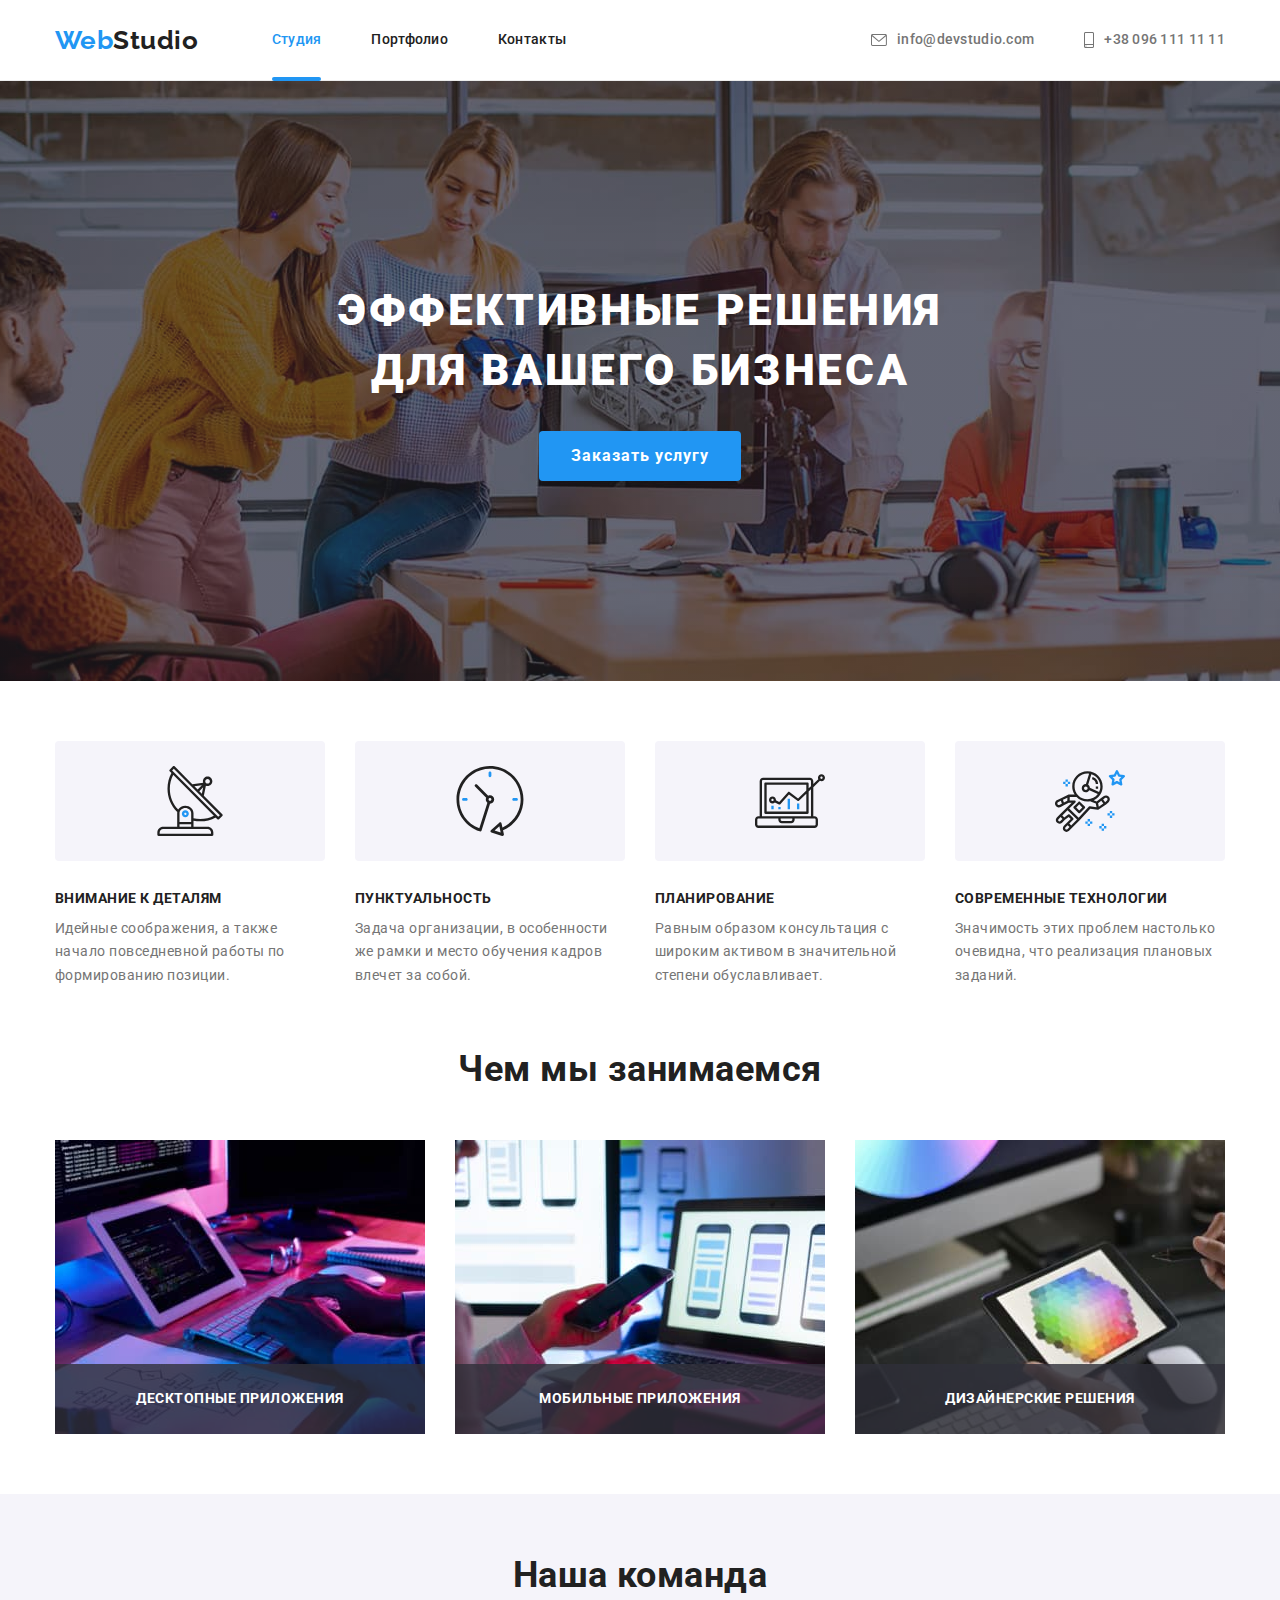
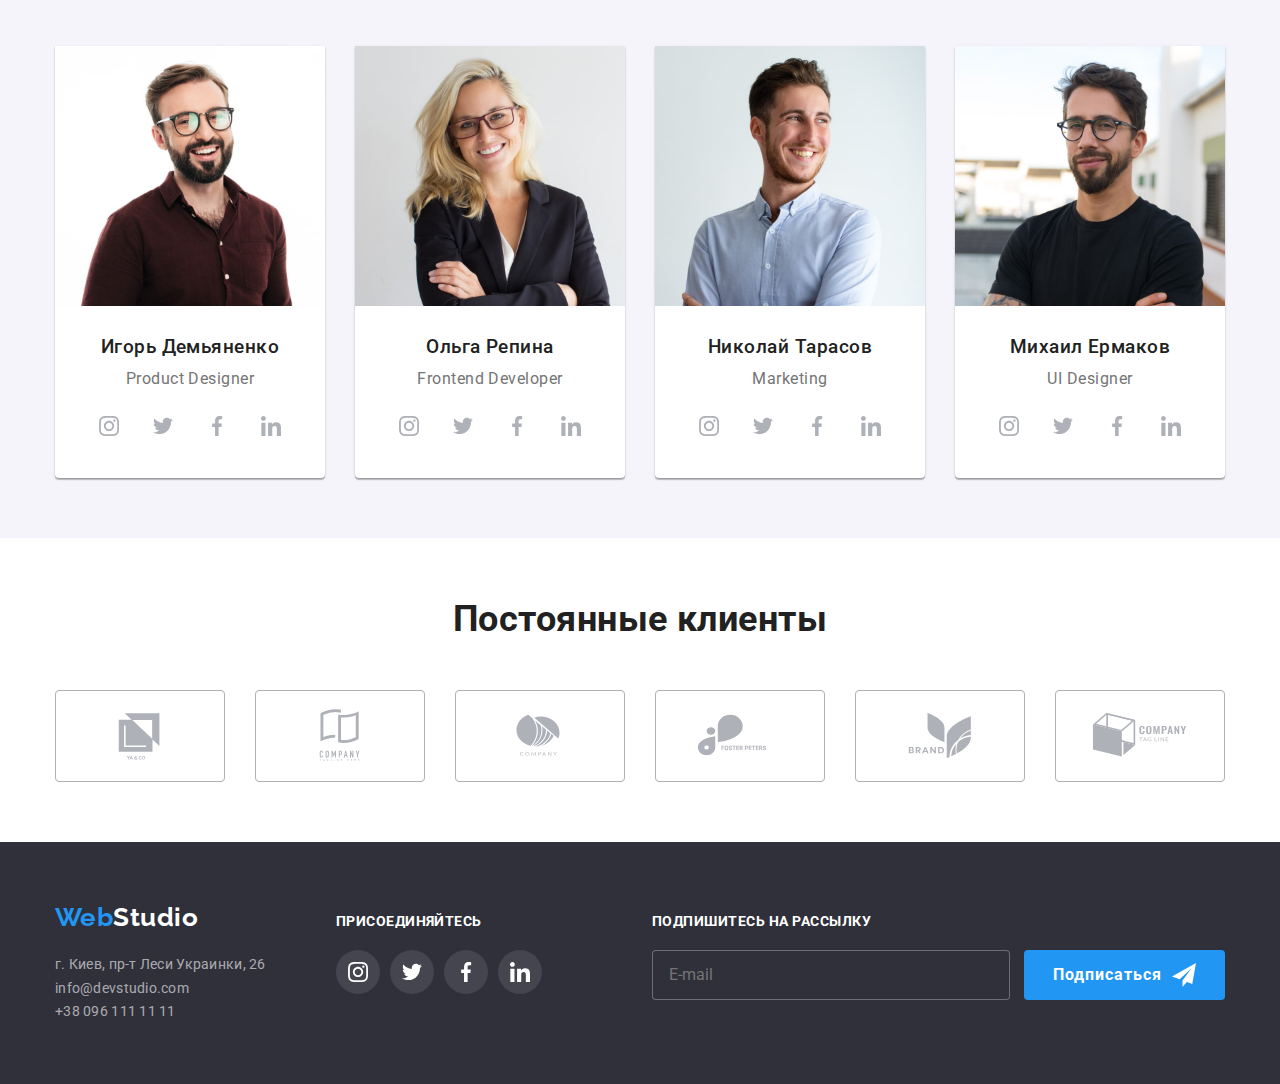
==== commit 1accdc55: "fixed" ====
--- a/index.html
+++ b/index.html
@@ -19,7 +19,7 @@
                 aria-expanded="false"
                 aria-controls="mobile-menu__container"
                 data-menu-button>
-          <svg width=40 height=40 area-label ="Переключатель мобильного меню">              
+          <svg width=40 height=40 >              
             <use class="mobile-menu__icon-menu" href="./images/icons.svg#menu"></use>
             <use class="mobile-menu__icon-close" href="./images/icons.svg#close"></use>
           </svg>            
@@ -453,14 +453,14 @@
           <h3 class="footer__title">Подпишитесь на рассылку</h3>
           <form action="subscription">
             <label class="subscription__label">
-              <input class="subscription__input" type="email" name="email" placeholder="E-mail" />
-              <button class="subscription__button" type="submit">
-                Подписаться
-                <svg width="24" height="24" class="subscription__icon">
-                  <use href="./images/icons.svg#send"></use>
-                </svg>
-              </button>
+              <input class="subscription__input" type="email" name="email" placeholder="E-mail" />              
             </label>
+            <button class="subscription__button" type="submit">
+              Подписаться
+              <svg width="24" height="24" class="subscription__icon">
+                <use href="./images/icons.svg#send"></use>
+              </svg>
+            </button>
           </form>
         </div>
       </div>
--- a/css/main.min.css
+++ b/css/main.min.css
@@ -1 +1 @@
-ul{list-style-type:none;padding:0;margin:0}h1,h2,h3,p{margin:0}img{display:block;max-width:100%;height:auto}.address__link,.mobile-social__link{display:block;font-weight:500;font-size:14px;line-height:1.14;letter-spacing:.02em;text-decoration:none;-webkit-transition:color 250ms cubic-bezier(0.4, 0, 0.2, 1);transition:color 250ms cubic-bezier(0.4, 0, 0.2, 1)}.address__link:hover,.mobile-social__link:hover,.address__link:focus,.mobile-social__link:focus{color:#2196f3;fill:#2196f3}.form__button,.subscription__button,.hero__button{border-radius:4px;padding:10px 32px;min-width:200px;border:0px solid rgba(0,0,0,0);background-color:#2196f3;color:#fff;font-family:inherit;font-weight:700;font-size:16px;line-height:1.88;letter-spacing:.06em;-webkit-transition:background-color 250ms cubic-bezier(0.4, 0, 0.2, 1);transition:background-color 250ms cubic-bezier(0.4, 0, 0.2, 1);cursor:pointer}.form__button:hover,.subscription__button:hover,.hero__button:hover,.form__button:focus,.subscription__button:focus,.hero__button:focus{background-color:#188ce8}.footer__title,.description__title,.features__title{font-size:14px;line-height:1.14;text-transform:uppercase;color:#212121}.visually-hidden{position:absolute;width:1px;height:1px;margin:-1px;border:0;padding:0;white-space:nowrap;-webkit-clip-path:inset(100%);clip-path:inset(100%);clip:rect(0 0 0 0);overflow:hidden}body{background-color:#fff;color:#757575;font-family:Roboto,sans-serif;letter-spacing:.03em}.container{margin-left:auto;margin-right:auto;padding-left:15px;padding-right:15px}@media screen and (max-width: 320px){.container{overflow-x:scroll}}@media screen and (min-width: 480px){.container{width:480px}}@media screen and (min-width: 768px){.container{width:768px}}@media screen and (min-width: 1200px){.container{width:1200px}}.header{border-bottom:1px solid #ececec}.header__container{position:relative;display:-webkit-box;display:-ms-flexbox;display:flex;-webkit-box-align:center;-ms-flex-align:center;align-items:center;-webkit-box-pack:justify;-ms-flex-pack:justify;justify-content:space-between}@media screen and (max-width: 767px){.header__container{padding:16px 15px}}.section{padding:60px 0}.section__title{line-height:1.17;text-align:center;color:#212121}@media screen and (max-width: 1199px){.section__title{margin-bottom:30px;font-size:28px}}@media screen and (min-width: 1200px){.section__title{margin-bottom:50px;font-size:36px}}.section--no-padding{padding-top:0}@media(max-width: 1200px){.section--no-padding{display:none}}.section--over-bcgr{background-color:#f5f4fa}.logo{display:block;color:#2196f3;font-family:Raleway,sans-serif;font-weight:700;font-style:normal;text-decoration:none}@media screen and (min-width: 480px){.logo{font-size:24px;line-height:1.17}}@media screen and (min-width: 1200px){.logo{font-size:26px;line-height:1.19}}.logo__black{color:#212121}.logo__white{color:#fff}@media screen and (min-width: 768px){.nav{margin-right:84px;margin-left:auto}}@media screen and (min-width: 1200px){.nav{margin-right:305px;margin-left:auto}}@media screen and (max-width: 767px){.nav__list{margin-bottom:auto}}@media screen and (min-width: 768px){.nav__list{display:-webkit-box;display:-ms-flexbox;display:flex;-webkit-box-align:center;-ms-flex-align:center;align-items:center}}@media screen and (max-width: 767px){.nav__item:not(:last-child){margin-bottom:32px}}@media screen and (min-width: 768px){.nav__item:not(:last-child){margin-right:50px}}.nav__link{position:relative;display:block;font-weight:500;line-height:1.17;letter-spacing:.02em;text-decoration:none;-webkit-transition:color 250ms cubic-bezier(0.4, 0, 0.2, 1);transition:color 250ms cubic-bezier(0.4, 0, 0.2, 1);color:#212121}@media screen and (max-width: 767px){.nav__link{font-size:40px}}@media screen and (min-width: 768px){.nav__link{padding:32px 0 32px 0;font-size:14px}}@media screen and (min-width: 1200px){.nav__link{font-size:14px;line-height:1.14}}.nav__link:hover,.nav__link:focus,.nav__link--current{color:#2196f3;fill:#2196f3}@media screen and (min-width: 768px){.nav__link--current::after{content:"";position:absolute;left:0;bottom:-1px;width:100%;height:4px;border-radius:2px;background-color:#2196f3}}.contacts{display:-webkit-box;display:-ms-flexbox;display:flex}@media screen and (max-width: 767px){.contacts{-webkit-box-orient:vertical;-webkit-box-direction:reverse;-ms-flex-direction:column-reverse;flex-direction:column-reverse;margin-top:auto;margin-bottom:64px}}@media screen and (min-width: 768px){.contacts{-webkit-box-orient:vertical;-webkit-box-direction:normal;-ms-flex-direction:column;flex-direction:column}}@media screen and (min-width: 1200px){.contacts{-webkit-box-orient:horizontal;-webkit-box-direction:normal;-ms-flex-direction:row;flex-direction:row;-webkit-box-align:center;-ms-flex-align:center;align-items:center}}@media screen and (max-width: 767px){.contacts__item:not(:first-child){margin-bottom:32px}}@media screen and (min-width: 768px){.contacts__item:not(:first-child){margin-top:10px}}@media screen and (min-width: 1200px){.contacts__item:not(:first-child){margin-top:0;margin-left:50px}}.contacts__link{display:block;font-weight:500;line-height:1.17;letter-spacing:.02em;color:#757575;fill:#757575;text-decoration:none}.contacts__link:hover,.contacts__link:focus{color:#2196f3;fill:#2196f3}@media screen and (max-width: 767px){.contacts__link{font-size:24px}}@media screen and (min-width: 768px){.contacts__link{display:-webkit-box;display:-ms-flexbox;display:flex;-webkit-box-align:center;-ms-flex-align:center;align-items:center;font-size:14px}}@media screen and (min-width: 1200px){.contacts__link{font-size:14px;line-height:1.14}}@media screen and (max-width: 767px){.contacts__link--mobile{font-size:34px;color:#2196f3}}.contacts__icon{margin-right:10px}@media screen and (max-width: 767px){.contacts__icon{display:none}}@media screen and (max-width: 767px){.mobile-menu__container{display:none;position:absolute;z-index:10;top:0;left:0;width:100%;height:100vh;padding:48px 40px;background-color:#fff}}@media screen and (min-width: 768px){.mobile-menu__container{display:-webkit-box;display:-ms-flexbox;display:flex;-webkit-box-align:center;-ms-flex-align:center;align-items:center}}.mobile-menu__container.is-open{display:block;display:-webkit-box;display:-ms-flexbox;display:flex;-webkit-box-orient:vertical;-webkit-box-direction:normal;-ms-flex-direction:column;flex-direction:column;-webkit-box-pack:justify;-ms-flex-pack:justify;justify-content:space-between}.mobile-menu__button{position:absolute;z-index:20;top:10px;right:15px;display:inline-block;padding:0;background-color:rgba(0,0,0,0);border:none;cursor:pointer}.mobile-menu__button .mobile-menu__icon-close{display:none}.mobile-menu__button.is-open .mobile-menu__icon-close{display:block}.mobile-menu__button.is-open .mobile-menu__icon-menu{display:none}@media screen and (min-width: 768px){.mobile-menu__button{display:none}}.mobile-menu__button:hover,.mobile-menu__button:focus{fill:#2196f3}.mobile-social{display:-webkit-box;display:-ms-flexbox;display:flex;-ms-flex-wrap:wrap;flex-wrap:wrap}@media screen and (min-width: 768px){.mobile-social{display:none}}.mobile-social__item:not(:last-child){border-right:1px solid rgba(33,33,33,.2);padding-right:10px}.mobile-social__item:not(:first-child){padding-left:10px}.mobile-social__link{font-size:18px;line-height:1.22;color:#2196f3}.hero{text-align:center;max-width:1600px;margin-left:auto;margin-right:auto;background-size:cover;background-repeat:no-repeat;background-position:center;background-color:#2f303a}@media screen and (max-width: 767px){.hero{background-image:-webkit-gradient(linear, left top, right top, from(rgba(47, 48, 58, 0.4)), to(rgba(47, 48, 58, 0.4))),url(../images/hero_mobile.jpg);background-image:linear-gradient(to right, rgba(47, 48, 58, 0.4), rgba(47, 48, 58, 0.4)),url(../images/hero_mobile.jpg)}}@media screen and (max-width: 767px)and (min-device-pixel-ratio: 2),screen and (max-width: 767px)and (-webkit-min-device-pixel-ratio: 2),screen and (max-width: 767px)and (min-resolution: 192dpi),screen and (max-width: 767px)and (min-resolution: 2dppx){.hero{background-image:-webkit-gradient(linear, left top, right top, from(rgba(47, 48, 58, 0.4)), to(rgba(47, 48, 58, 0.4))),url(../images/hero_mobile@2x.jpg);background-image:linear-gradient(to right, rgba(47, 48, 58, 0.4), rgba(47, 48, 58, 0.4)),url(../images/hero_mobile@2x.jpg)}}@media screen and (min-width: 768px){.hero{background-image:-webkit-gradient(linear, left top, right top, from(rgba(47, 48, 58, 0.4)), to(rgba(47, 48, 58, 0.4))),url(../images/hero_tablet.jpg);background-image:linear-gradient(to right, rgba(47, 48, 58, 0.4), rgba(47, 48, 58, 0.4)),url(../images/hero_tablet.jpg)}}@media screen and (min-width: 768px)and (min-device-pixel-ratio: 2),screen and (min-width: 768px)and (-webkit-min-device-pixel-ratio: 2),screen and (min-width: 768px)and (min-resolution: 192dpi),screen and (min-width: 768px)and (min-resolution: 2dppx){.hero{background-image:-webkit-gradient(linear, left top, right top, from(rgba(47, 48, 58, 0.4)), to(rgba(47, 48, 58, 0.4))),url(../images/hero_tablet@2x.jpg);background-image:linear-gradient(to right, rgba(47, 48, 58, 0.4), rgba(47, 48, 58, 0.4)),url(../images/hero_tablet@2x.jpg)}}@media screen and (max-width: 1199px){.hero{padding-top:118px;padding-bottom:128px}}@media screen and (min-width: 1200px){.hero{padding-top:200px;padding-bottom:200px;background-image:-webkit-gradient(linear, left top, right top, from(rgba(47, 48, 58, 0.4)), to(rgba(47, 48, 58, 0.4))),url(../images/hero_desctop.jpg);background-image:linear-gradient(to right, rgba(47, 48, 58, 0.4), rgba(47, 48, 58, 0.4)),url(../images/hero_desctop.jpg)}}@media screen and (min-width: 1200px)and (min-device-pixel-ratio: 2),screen and (min-width: 1200px)and (-webkit-min-device-pixel-ratio: 2),screen and (min-width: 1200px)and (min-resolution: 192dpi),screen and (min-width: 1200px)and (min-resolution: 2dppx){.hero{background-image:-webkit-gradient(linear, left top, right top, from(rgba(47, 48, 58, 0.4)), to(rgba(47, 48, 58, 0.4))),url(../images/hero_desctop@2x.jpg);background-image:linear-gradient(to right, rgba(47, 48, 58, 0.4), rgba(47, 48, 58, 0.4)),url(../images/hero_desctop@2x.jpg)}}.hero__title{margin-top:0;margin-bottom:30px;color:#fff;font-weight:900;font-size:26px;line-height:1.62;letter-spacing:.06em;text-transform:uppercase}@media screen and (min-width: 1200px){.hero__title{font-size:44px;line-height:1.36}}@media screen and (min-width: 768px){.features{display:-webkit-box;display:-ms-flexbox;display:flex;-ms-flex-wrap:wrap;flex-wrap:wrap;margin:-15px}}@media screen and (min-width: 1200px){.features{-webkit-box-orient:horizontal;-webkit-box-direction:normal;-ms-flex-direction:row;flex-direction:row}}@media screen and (min-width: 768px){.features__item{margin:15px;width:calc((100% - 60px)/2)}}@media screen and (min-width: 1200px){.features__item{margin:15px;width:calc((100% - 120px)/4)}}@media screen and (max-width: 1199px){.features__item:not(:last-child){margin-bottom:30px}}.features__icon{display:-webkit-box;display:-ms-flexbox;display:flex;-webkit-box-align:center;-ms-flex-align:center;align-items:center;-webkit-box-pack:center;-ms-flex-pack:center;justify-content:center;width:100%;height:120px;background-color:#f5f4fa;border-radius:4px}.features__title{margin-top:30px;margin-bottom:10px}.features__text{font-size:14px;line-height:1.7}.description{display:-webkit-box;display:-ms-flexbox;display:flex}.description__item{position:relative}.description__item:not(:last-child){margin-right:30px}.description__title{position:absolute;left:0;bottom:0;display:-webkit-box;display:-ms-flexbox;display:flex;-webkit-box-align:center;-ms-flex-align:center;align-items:center;-webkit-box-pack:center;-ms-flex-pack:center;justify-content:center;width:100%;height:70px;color:#fff;background-color:rgba(47,48,58,.8)}.team{margin:-15px}@media screen and (min-width: 768px){.team{display:-webkit-box;display:-ms-flexbox;display:flex;-ms-flex-wrap:wrap;flex-wrap:wrap}}@media screen and (min-width: 1200px){.team{-ms-flex-wrap:row;flex-wrap:row}}.team__item{margin:15px;-webkit-box-shadow:0px 1px 3px rgba(0,0,0,.12),0px 1px 1px rgba(0,0,0,.14),0px 2px 1px rgba(0,0,0,.2);box-shadow:0px 1px 3px rgba(0,0,0,.12),0px 1px 1px rgba(0,0,0,.14),0px 2px 1px rgba(0,0,0,.2);border-radius:0px 0px 4px 4px;background-color:#fff}@media screen and (max-width: 767px){.team__item{width:calc(100% - 30px)}}@media screen and (min-width: 768px){.team__item{width:calc((100% - 60px)/2)}}@media screen and (min-width: 1200px){.team__item{width:calc((100% - 120px)/4)}}.team__box{padding:30px 0;font-size:16px;line-height:1.19;text-align:center}.team__title{font-weight:500;margin-bottom:10px;color:#212121}.team__text{margin-bottom:16px}.social{display:-webkit-box;display:-ms-flexbox;display:flex;-webkit-box-pack:center;-ms-flex-pack:center;justify-content:center}.social__item:not(:last-child){margin-right:10px}.social__link{display:-webkit-box;display:-ms-flexbox;display:flex;-webkit-box-align:center;-ms-flex-align:center;align-items:center;-webkit-box-pack:center;-ms-flex-pack:center;justify-content:center;width:44px;height:44px;fill:#afb1b8;background-color:#fff;border-radius:50%;-webkit-transition:background-color 250ms cubic-bezier(0.4, 0, 0.2, 1),fill 250ms cubic-bezier(0.4, 0, 0.2, 1);transition:background-color 250ms cubic-bezier(0.4, 0, 0.2, 1),fill 250ms cubic-bezier(0.4, 0, 0.2, 1)}.social__link:hover,.social__link:focus{background-color:#2196f3;fill:#fff}.social__link--dark{fill:#fff;background-color:rgba(255,255,255,.1)}.customers{display:-webkit-box;display:-ms-flexbox;display:flex;-webkit-box-align:center;-ms-flex-align:center;align-items:center;margin:-15px}@media screen and (max-width: 1199px){.customers{-ms-flex-wrap:wrap;flex-wrap:wrap}}.customers__item{margin:15px}@media screen and (max-width: 767px){.customers__item{-ms-flex-preferred-size:calc((100% - 60px)/2);flex-basis:calc((100% - 60px)/2)}}@media screen and (min-width: 768px){.customers__item{-ms-flex-preferred-size:calc((100% - 90px)/3);flex-basis:calc((100% - 90px)/3)}}.customers__link{display:-webkit-box;display:-ms-flexbox;display:flex;-webkit-box-align:center;-ms-flex-align:center;align-items:center;-webkit-box-pack:center;-ms-flex-pack:center;justify-content:center;height:92px;border:1px solid #afb1b8;fill:#afb1b8;border-radius:4px;-webkit-transition:border 250ms cubic-bezier(0.4, 0, 0.2, 1),fill 250ms cubic-bezier(0.4, 0, 0.2, 1);transition:border 250ms cubic-bezier(0.4, 0, 0.2, 1),fill 250ms cubic-bezier(0.4, 0, 0.2, 1)}.customers__link:hover,.customers__link:focus{border:1px solid #2196f3;fill:#2196f3}.footer{background-color:#2f303a}.footer__container{display:-webkit-box;display:-ms-flexbox;display:flex;padding-top:60px;padding-bottom:60px}@media screen and (max-width: 767px){.footer__container{-webkit-box-orient:vertical;-webkit-box-direction:normal;-ms-flex-direction:column;flex-direction:column;-webkit-box-align:center;-ms-flex-align:center;align-items:center}}@media screen and (min-width: 768px){.footer__container{-webkit-box-align:baseline;-ms-flex-align:baseline;align-items:baseline;-ms-flex-pack:distribute;justify-content:space-around;-ms-flex-wrap:wrap;flex-wrap:wrap}}.footer__title{margin-bottom:20px;font-style:normal;color:#fff}@media screen and (max-width: 767px){.footer__address{margin-bottom:60px}}@media screen and (min-width: 768px){.footer__address{margin-right:165px}}@media screen and (max-width: 1199px){.footer__address{text-align:center}}@media screen and (min-width: 1200px){.footer__address{margin-right:70px}}@media screen and (max-width: 767px){.footer__social{margin-bottom:60px}}@media screen and (max-width: 1199px){.footer__social{text-align:center}}@media screen and (min-width: 1200px){.footer__social{margin-right:auto}}@media screen and (min-width: 768px)and (max-width: 1199px){.footer__subscription{margin-top:60px}}@media screen and (max-width: 1199px){.footer__subscription{text-align:center}}.address{margin-top:20px}.address__link{font-style:normal;font-weight:400;color:rgba(255,255,255,.6);line-height:1.71;text-decoration:none}.address__link:hover,.address__link:focus{color:#fff}@media screen and (max-width: 1199px){.address__link:not(:last-child){margin-bottom:8px}}@media screen and (min-width: 1200px){.address__link:not(:last-child){margin-bottom:9px}}.subscription__label{display:block}@media screen and (min-width: 768px)and (max-width: 1199px){.subscription__label{display:-webkit-box;display:-ms-flexbox;display:flex;-webkit-box-orient:vertical;-webkit-box-direction:normal;-ms-flex-direction:column;flex-direction:column;-webkit-box-align:center;-ms-flex-align:center;align-items:center}}.subscription__input{height:50px;padding:0 16px;margin-bottom:20px;color:#fff;background-color:#2f303a;border:1px solid rgba(255,255,255,.3);border-radius:4px;-webkit-transition:border 250ms cubic-bezier(0.4, 0, 0.2, 1);transition:border 250ms cubic-bezier(0.4, 0, 0.2, 1)}@media screen and (max-width: 767px){.subscription__input{width:100%}}@media screen and (min-width: 768px){.subscription__input{width:450px}}@media screen and (min-width: 1200px){.subscription__input{width:358px;margin-bottom:0}}.subscription__input:hover,.subscription__input:focus{outline:none;border:1px solid #fff}.subscription__icon{margin-left:10px;fill:#fff}.subscription__button{display:-webkit-inline-box;display:-ms-inline-flexbox;display:inline-flex;-webkit-box-align:center;-ms-flex-align:center;align-items:center;padding:10px 29px;margin-left:10px}@media screen and (min-width: 768px){.subscription__button{margin-left:0}}.backdrop{position:fixed;z-index:30;top:0;left:0;width:100%;height:100%;background-color:rgba(0,0,0,.2);opacity:1;-webkit-transition:opacity 250ms cubic-bezier(0.4, 0, 0.2, 1);transition:opacity 250ms cubic-bezier(0.4, 0, 0.2, 1)}.backdrop.is-hidden{opacity:0;pointer-events:none}.modal{position:absolute;top:50%;left:50%;-webkit-transform:translate(-50%, -50%);transform:translate(-50%, -50%);opacity:1;-webkit-transition:opacity 500ms cubic-bezier(0.4, 0, 0.2, 1);transition:opacity 500ms cubic-bezier(0.4, 0, 0.2, 1);width:100%;padding:40px;background-color:#fff;-webkit-box-shadow:0px 1px 3px rgba(0,0,0,.12),0px 1px 1px rgba(0,0,0,.14),0px 2px 1px rgba(0,0,0,.2);box-shadow:0px 1px 3px rgba(0,0,0,.12),0px 1px 1px rgba(0,0,0,.14),0px 2px 1px rgba(0,0,0,.2);border-radius:4px}@media screen and (min-width: 480px){.modal{width:450px;height:609px}}@media screen and (min-width: 1200px){.modal{width:528px;height:581px}}.modal__button{position:fixed;top:8px;right:8px;display:-webkit-box;display:-ms-flexbox;display:flex;-webkit-box-align:center;-ms-flex-align:center;align-items:center;width:30px;height:30px;border-radius:50%;background-color:#fff;border:1px solid rgba(0,0,0,.1)}.modal__button:hover,.modal__button:focus{background-color:#fff;fill:#2196f3}.modal__title{margin-bottom:12px;font-size:20px;text-align:center;color:#212121}.form__label{display:block;position:relative;font-size:12px;line-height:1.17;letter-spacing:.01em}.form__label:hover>.form__icon,.form__label:focus-within>.form__icon{fill:#2196f3}.form__label:hover>.form__input,.form__label:focus-within>.form__input,.form__label:hover>.form__textarea,.form__label:focus-within>.form__textarea{outline:none;border-color:#2196f3;cursor:pointer}.form__label+.form__label{margin-top:10px}.form__input{position:relative;width:100%;height:40px;border:1px solid rgba(33,33,33,.2);border-radius:4px;margin-top:4px;padding:0 10px 0 40px;-webkit-transition:border-color 250ms cubic-bezier(0.4, 0, 0.2, 1);transition:border-color 250ms cubic-bezier(0.4, 0, 0.2, 1)}.form__icon{position:absolute;left:12px;top:50%;fill:#212121}.form__textarea{width:100%;height:120px;resize:none;padding:12px 16px;border:1px solid rgba(33,33,33,.2);border-radius:4px;margin-top:4px}.form__textarea::-webkit-input-placeholder{font-size:12px;line-height:1.17;letter-spacing:.01em;color:rgba(117,117,117,.5)}.form__textarea::-moz-placeholder{font-size:12px;line-height:1.17;letter-spacing:.01em;color:rgba(117,117,117,.5)}.form__textarea:-ms-input-placeholder{font-size:12px;line-height:1.17;letter-spacing:.01em;color:rgba(117,117,117,.5)}.form__textarea::-ms-input-placeholder{font-size:12px;line-height:1.17;letter-spacing:.01em;color:rgba(117,117,117,.5)}.form__textarea::placeholder{font-size:12px;line-height:1.17;letter-spacing:.01em;color:rgba(117,117,117,.5)}.form__label-policy{display:-webkit-box;display:-ms-flexbox;display:flex;-webkit-box-align:center;-ms-flex-align:center;align-items:center;margin-right:auto;margin-left:auto;margin-top:18px}@media screen and (max-width: 1199px){.form__label-policy{font-size:12px;line-height:1.17;-webkit-box-pack:justify;-ms-flex-pack:justify;justify-content:space-between}}@media screen and (min-width: 1200px){.form__label-policy{font-size:14px;line-height:1.71;-webkit-box-pack:center;-ms-flex-pack:center;justify-content:center}}.form__checkbox:focus~.form__chec-icon{border-color:#2196f3}.form__rule{color:#2196f3}.form__chec-icon{width:16px;height:15px;border:2px solid #212121;border-radius:2px}@media screen and (min-width: 1200px){.form__chec-icon{margin-right:8px}}.form__checkbox:checked~.form__chec-icon{background-image:url(../images/check.svg);background-size:contain;border:rgba(0,0,0,0)}.form__button{display:block;margin-top:30px;margin-left:auto;margin-right:auto}.filter{display:-webkit-box;display:-ms-flexbox;display:flex;-ms-flex-wrap:wrap;flex-wrap:wrap;-webkit-box-pack:start;-ms-flex-pack:start;justify-content:flex-start;margin-bottom:40px}@media screen and (min-width: 768px){.filter{-webkit-box-pack:center;-ms-flex-pack:center;justify-content:center;margin-bottom:50px}}.filter__button{padding:6px 22px;border:0px solid rgba(0,0,0,0);border-radius:4px;background-color:#f5f4fa;color:#212121;font-family:inherit;font-weight:500;font-size:16px;line-height:1.62;text-align:center;-webkit-transition:background-color 250ms cubic-bezier(0.4, 0, 0.2, 1),color 250ms cubic-bezier(0.4, 0, 0.2, 1),-webkit-box-shadow 250ms cubic-bezier(0.4, 0, 0.2, 1);transition:background-color 250ms cubic-bezier(0.4, 0, 0.2, 1),color 250ms cubic-bezier(0.4, 0, 0.2, 1),-webkit-box-shadow 250ms cubic-bezier(0.4, 0, 0.2, 1);transition:background-color 250ms cubic-bezier(0.4, 0, 0.2, 1),color 250ms cubic-bezier(0.4, 0, 0.2, 1),box-shadow 250ms cubic-bezier(0.4, 0, 0.2, 1);transition:background-color 250ms cubic-bezier(0.4, 0, 0.2, 1),color 250ms cubic-bezier(0.4, 0, 0.2, 1),box-shadow 250ms cubic-bezier(0.4, 0, 0.2, 1),-webkit-box-shadow 250ms cubic-bezier(0.4, 0, 0.2, 1)}.filter__button:hover,.filter__button:focus{background-color:#188ce8;color:#fff;-webkit-box-shadow:0px 3px 1px rgba(0,0,0,.1),0px 1px 2px rgba(0,0,0,.08),0px 2px 2px rgba(0,0,0,.12);box-shadow:0px 3px 1px rgba(0,0,0,.1),0px 1px 2px rgba(0,0,0,.08),0px 2px 2px rgba(0,0,0,.12);border-radius:4px}@media screen and (max-width: 767px){.filter__item{margin-bottom:15px}}.filter__item:not(:last-child){margin-right:8px}.gallery{display:-webkit-box;display:-ms-flexbox;display:flex;-ms-flex-wrap:wrap;flex-wrap:wrap;margin:-15px}.gallery__card{margin:15px}@media screen and (max-width: 767px){.gallery__card{width:calc(100% - 30px)}}@media screen and (min-width: 768px){.gallery__card{width:calc((100% - 60px)/2)}}@media screen and (min-width: 1200px){.gallery__card{width:calc((100% - 90px)/3)}}.gallery__overlay{position:relative;overflow:hidden}.gallery__overlay::before{position:absolute;bottom:0;left:0;-webkit-transform:translateY(100%);transform:translateY(100%);display:inline-block;content:"";width:100%;height:100%;background-color:rgba(33,150,243,.9);-webkit-transition:-webkit-transform 250ms cubic-bezier(0.4, 0, 0.2, 1);transition:-webkit-transform 250ms cubic-bezier(0.4, 0, 0.2, 1);transition:transform 250ms cubic-bezier(0.4, 0, 0.2, 1);transition:transform 250ms cubic-bezier(0.4, 0, 0.2, 1), -webkit-transform 250ms cubic-bezier(0.4, 0, 0.2, 1)}.gallery__text-overlay{position:absolute;bottom:0;left:0;-webkit-transform:translateY(100%);transform:translateY(100%);padding:63px 24px;font-size:18px;line-height:1.56;color:#fff;-webkit-transition:-webkit-transform 250ms cubic-bezier(0.4, 0, 0.2, 1);transition:-webkit-transform 250ms cubic-bezier(0.4, 0, 0.2, 1);transition:transform 250ms cubic-bezier(0.4, 0, 0.2, 1);transition:transform 250ms cubic-bezier(0.4, 0, 0.2, 1), -webkit-transform 250ms cubic-bezier(0.4, 0, 0.2, 1)}.gallery__link{display:block;display:-webkit-box;display:-ms-flexbox;display:flex;-webkit-box-orient:vertical;-webkit-box-direction:normal;-ms-flex-direction:column;flex-direction:column;height:100%;text-decoration:none;-webkit-transition:-webkit-box-shadow 250ms cubic-bezier(0.4, 0, 0.2, 1);transition:-webkit-box-shadow 250ms cubic-bezier(0.4, 0, 0.2, 1);transition:box-shadow 250ms cubic-bezier(0.4, 0, 0.2, 1);transition:box-shadow 250ms cubic-bezier(0.4, 0, 0.2, 1), -webkit-box-shadow 250ms cubic-bezier(0.4, 0, 0.2, 1)}.gallery__link:hover,.gallery__link:focus{-webkit-box-shadow:0px 1px 1px rgba(0,0,0,.12),0px 4px 4px rgba(0,0,0,.06),1px 4px 6px rgba(0,0,0,.16);box-shadow:0px 1px 1px rgba(0,0,0,.12),0px 4px 4px rgba(0,0,0,.06),1px 4px 6px rgba(0,0,0,.16)}.gallery__link:hover ::before,.gallery__link:focus ::before,.gallery__link:hover .gallery__text-overlay,.gallery__link:focus .gallery__text-overlay{-webkit-transform:translateY(0);transform:translateY(0)}.gallery__box{-webkit-box-flex:1;-ms-flex-positive:1;flex-grow:1;padding:20px 24px 20px 24px;border-right:1px solid #eee;border-bottom:1px solid #eee;border-left:1px solid #eee}.gallery__title{margin-bottom:4px;color:#212121;font-weight:700;font-size:18px;line-height:2;letter-spacing:.06em}.gallery__text{font-size:16px;line-height:1.88;color:#757575}/*# sourceMappingURL=main.min.css.map */+ul{list-style-type:none;padding:0;margin:0}h1,h2,h3,p{margin:0}img{display:block;max-width:100%;height:auto}.address__link,.mobile-social__link{display:block;font-weight:500;font-size:14px;line-height:1.14;letter-spacing:.02em;text-decoration:none;-webkit-transition:color 250ms cubic-bezier(0.4, 0, 0.2, 1);transition:color 250ms cubic-bezier(0.4, 0, 0.2, 1)}.address__link:hover,.mobile-social__link:hover,.address__link:focus,.mobile-social__link:focus{color:#2196f3;fill:#2196f3}.form__button,.subscription__button,.hero__button{border-radius:4px;padding:10px 32px;min-width:200px;border:0px solid rgba(0,0,0,0);background-color:#2196f3;color:#fff;font-family:inherit;font-weight:700;font-size:16px;line-height:1.88;letter-spacing:.06em;-webkit-transition:background-color 250ms cubic-bezier(0.4, 0, 0.2, 1);transition:background-color 250ms cubic-bezier(0.4, 0, 0.2, 1);cursor:pointer}.form__button:hover,.subscription__button:hover,.hero__button:hover,.form__button:focus,.subscription__button:focus,.hero__button:focus{background-color:#188ce8}.footer__title,.description__title,.features__title{font-size:14px;line-height:1.14;text-transform:uppercase;color:#212121}.visually-hidden{position:absolute;width:1px;height:1px;margin:-1px;border:0;padding:0;white-space:nowrap;-webkit-clip-path:inset(100%);clip-path:inset(100%);clip:rect(0 0 0 0);overflow:hidden}body{background-color:#fff;color:#757575;font-family:Roboto,sans-serif;letter-spacing:.03em}.container{margin-left:auto;margin-right:auto;padding-left:15px;padding-right:15px}@media screen and (max-width: 320px){.container{overflow-x:scroll}}@media screen and (min-width: 480px){.container{width:480px}}@media screen and (min-width: 768px){.container{width:768px}}@media screen and (min-width: 1200px){.container{width:1200px}}.header{border-bottom:1px solid #ececec}.header__container{position:relative;display:-webkit-box;display:-ms-flexbox;display:flex;-webkit-box-align:center;-ms-flex-align:center;align-items:center;-webkit-box-pack:justify;-ms-flex-pack:justify;justify-content:space-between}@media screen and (max-width: 767px){.header__container{padding:16px 15px}}.section{padding:60px 0}.section__title{line-height:1.17;text-align:center;color:#212121}@media screen and (max-width: 1199px){.section__title{margin-bottom:30px;font-size:28px}}@media screen and (min-width: 1200px){.section__title{margin-bottom:50px;font-size:36px}}.section--no-padding{padding-top:0}@media(max-width: 1200px){.section--no-padding{display:none}}.section--over-bcgr{background-color:#f5f4fa}.logo{display:block;color:#2196f3;font-family:Raleway,sans-serif;font-weight:700;font-style:normal;text-decoration:none}@media screen and (min-width: 480px){.logo{font-size:24px;line-height:1.17}}@media screen and (min-width: 1200px){.logo{font-size:26px;line-height:1.19}}.logo__black{color:#212121}.logo__white{color:#fff}@media screen and (min-width: 768px){.nav{margin-right:84px;margin-left:auto}}@media screen and (min-width: 1200px){.nav{margin-right:305px;margin-left:auto}}@media screen and (max-width: 767px){.nav__list{margin-bottom:auto}}@media screen and (min-width: 768px){.nav__list{display:-webkit-box;display:-ms-flexbox;display:flex;-webkit-box-align:center;-ms-flex-align:center;align-items:center}}@media screen and (max-width: 767px){.nav__item:not(:last-child){margin-bottom:32px}}@media screen and (min-width: 768px){.nav__item:not(:last-child){margin-right:50px}}.nav__link{position:relative;display:block;font-weight:500;line-height:1.17;letter-spacing:.02em;text-decoration:none;-webkit-transition:color 250ms cubic-bezier(0.4, 0, 0.2, 1);transition:color 250ms cubic-bezier(0.4, 0, 0.2, 1);color:#212121}@media screen and (max-width: 767px){.nav__link{font-size:40px}}@media screen and (min-width: 768px){.nav__link{padding:32px 0 32px 0;font-size:14px}}@media screen and (min-width: 1200px){.nav__link{font-size:14px;line-height:1.14}}.nav__link:hover,.nav__link:focus,.nav__link--current{color:#2196f3;fill:#2196f3}@media screen and (min-width: 768px){.nav__link--current::after{content:"";position:absolute;left:0;bottom:-1px;width:100%;height:4px;border-radius:2px;background-color:#2196f3}}.contacts{display:-webkit-box;display:-ms-flexbox;display:flex}@media screen and (max-width: 767px){.contacts{-webkit-box-orient:vertical;-webkit-box-direction:reverse;-ms-flex-direction:column-reverse;flex-direction:column-reverse;margin-top:auto;margin-bottom:64px}}@media screen and (min-width: 768px){.contacts{-webkit-box-orient:vertical;-webkit-box-direction:normal;-ms-flex-direction:column;flex-direction:column}}@media screen and (min-width: 1200px){.contacts{-webkit-box-orient:horizontal;-webkit-box-direction:normal;-ms-flex-direction:row;flex-direction:row;-webkit-box-align:center;-ms-flex-align:center;align-items:center}}@media screen and (max-width: 767px){.contacts__item:not(:first-child){margin-bottom:32px}}@media screen and (min-width: 768px){.contacts__item:not(:first-child){margin-top:10px}}@media screen and (min-width: 1200px){.contacts__item:not(:first-child){margin-top:0;margin-left:50px}}.contacts__link{display:block;font-weight:500;line-height:1.17;letter-spacing:.02em;color:#757575;fill:#757575;text-decoration:none}.contacts__link:hover,.contacts__link:focus{color:#2196f3;fill:#2196f3}@media screen and (max-width: 767px){.contacts__link{font-size:24px}}@media screen and (min-width: 768px){.contacts__link{display:-webkit-box;display:-ms-flexbox;display:flex;-webkit-box-align:center;-ms-flex-align:center;align-items:center;font-size:14px}}@media screen and (min-width: 1200px){.contacts__link{font-size:14px;line-height:1.14}}@media screen and (max-width: 767px){.contacts__link--mobile{font-size:34px;color:#2196f3}}.contacts__icon{margin-right:10px}@media screen and (max-width: 767px){.contacts__icon{display:none}}@media screen and (max-width: 767px){.mobile-menu__container{display:none;position:absolute;z-index:10;top:0;left:0;width:100%;height:100vh;padding:48px 40px;background-color:#fff}}@media screen and (min-width: 768px){.mobile-menu__container{display:-webkit-box;display:-ms-flexbox;display:flex;-webkit-box-align:center;-ms-flex-align:center;align-items:center}}.mobile-menu__container.is-open{display:block;display:-webkit-box;display:-ms-flexbox;display:flex;-webkit-box-orient:vertical;-webkit-box-direction:normal;-ms-flex-direction:column;flex-direction:column;-webkit-box-pack:justify;-ms-flex-pack:justify;justify-content:space-between}.mobile-menu__button{position:absolute;z-index:20;top:10px;right:15px;display:inline-block;padding:0;background-color:rgba(0,0,0,0);border:none;cursor:pointer}.mobile-menu__button .mobile-menu__icon-close{display:none}.mobile-menu__button.is-open .mobile-menu__icon-close{display:block}.mobile-menu__button.is-open .mobile-menu__icon-menu{display:none}@media screen and (min-width: 768px){.mobile-menu__button{display:none}}.mobile-menu__button:hover,.mobile-menu__button:focus{fill:#2196f3}.mobile-social{display:-webkit-box;display:-ms-flexbox;display:flex;-ms-flex-wrap:wrap;flex-wrap:wrap}@media screen and (min-width: 768px){.mobile-social{display:none}}.mobile-social__item:not(:last-child){border-right:1px solid rgba(33,33,33,.2);padding-right:10px}.mobile-social__item:not(:first-child){padding-left:10px}.mobile-social__link{font-size:18px;line-height:1.22;color:#2196f3}.hero{text-align:center;max-width:1600px;margin-left:auto;margin-right:auto;background-size:cover;background-repeat:no-repeat;background-position:center;background-color:#2f303a}@media screen and (max-width: 767px){.hero{background-image:-webkit-gradient(linear, left top, right top, from(rgba(47, 48, 58, 0.4)), to(rgba(47, 48, 58, 0.4))),url(../images/hero_mobile.jpg);background-image:linear-gradient(to right, rgba(47, 48, 58, 0.4), rgba(47, 48, 58, 0.4)),url(../images/hero_mobile.jpg)}}@media screen and (max-width: 767px)and (min-device-pixel-ratio: 2),screen and (max-width: 767px)and (-webkit-min-device-pixel-ratio: 2),screen and (max-width: 767px)and (min-resolution: 192dpi),screen and (max-width: 767px)and (min-resolution: 2dppx){.hero{background-image:-webkit-gradient(linear, left top, right top, from(rgba(47, 48, 58, 0.4)), to(rgba(47, 48, 58, 0.4))),url(../images/hero_mobile@2x.jpg);background-image:linear-gradient(to right, rgba(47, 48, 58, 0.4), rgba(47, 48, 58, 0.4)),url(../images/hero_mobile@2x.jpg)}}@media screen and (min-width: 768px){.hero{background-image:-webkit-gradient(linear, left top, right top, from(rgba(47, 48, 58, 0.4)), to(rgba(47, 48, 58, 0.4))),url(../images/hero_tablet.jpg);background-image:linear-gradient(to right, rgba(47, 48, 58, 0.4), rgba(47, 48, 58, 0.4)),url(../images/hero_tablet.jpg)}}@media screen and (min-width: 768px)and (min-device-pixel-ratio: 2),screen and (min-width: 768px)and (-webkit-min-device-pixel-ratio: 2),screen and (min-width: 768px)and (min-resolution: 192dpi),screen and (min-width: 768px)and (min-resolution: 2dppx){.hero{background-image:-webkit-gradient(linear, left top, right top, from(rgba(47, 48, 58, 0.4)), to(rgba(47, 48, 58, 0.4))),url(../images/hero_tablet@2x.jpg);background-image:linear-gradient(to right, rgba(47, 48, 58, 0.4), rgba(47, 48, 58, 0.4)),url(../images/hero_tablet@2x.jpg)}}@media screen and (max-width: 1199px){.hero{padding-top:118px;padding-bottom:128px}}@media screen and (min-width: 1200px){.hero{padding-top:200px;padding-bottom:200px;background-image:-webkit-gradient(linear, left top, right top, from(rgba(47, 48, 58, 0.4)), to(rgba(47, 48, 58, 0.4))),url(../images/hero_desctop.jpg);background-image:linear-gradient(to right, rgba(47, 48, 58, 0.4), rgba(47, 48, 58, 0.4)),url(../images/hero_desctop.jpg)}}@media screen and (min-width: 1200px)and (min-device-pixel-ratio: 2),screen and (min-width: 1200px)and (-webkit-min-device-pixel-ratio: 2),screen and (min-width: 1200px)and (min-resolution: 192dpi),screen and (min-width: 1200px)and (min-resolution: 2dppx){.hero{background-image:-webkit-gradient(linear, left top, right top, from(rgba(47, 48, 58, 0.4)), to(rgba(47, 48, 58, 0.4))),url(../images/hero_desctop@2x.jpg);background-image:linear-gradient(to right, rgba(47, 48, 58, 0.4), rgba(47, 48, 58, 0.4)),url(../images/hero_desctop@2x.jpg)}}.hero__title{margin-top:0;margin-bottom:30px;color:#fff;font-weight:900;font-size:26px;line-height:1.62;letter-spacing:.06em;text-transform:uppercase}@media screen and (min-width: 1200px){.hero__title{font-size:44px;line-height:1.36}}@media screen and (min-width: 768px){.features{display:-webkit-box;display:-ms-flexbox;display:flex;-ms-flex-wrap:wrap;flex-wrap:wrap;margin:-15px}}@media screen and (min-width: 1200px){.features{-webkit-box-orient:horizontal;-webkit-box-direction:normal;-ms-flex-direction:row;flex-direction:row}}@media screen and (min-width: 768px){.features__item{margin:15px;width:calc((100% - 60px)/2)}}@media screen and (min-width: 1200px){.features__item{width:calc((100% - 120px)/4)}}@media screen and (max-width: 767px){.features__item:not(:last-child){margin-bottom:30px}}.features__icon{display:-webkit-box;display:-ms-flexbox;display:flex;-webkit-box-align:center;-ms-flex-align:center;align-items:center;-webkit-box-pack:center;-ms-flex-pack:center;justify-content:center;width:100%;height:120px;background-color:#f5f4fa;border-radius:4px}.features__title{margin-top:30px;margin-bottom:10px}@media screen and (max-width: 767px){.features__title{text-align:center}}.features__text{font-size:14px;line-height:1.7}.description{display:-webkit-box;display:-ms-flexbox;display:flex}.description__item{position:relative}.description__item:not(:last-child){margin-right:30px}.description__title{position:absolute;left:0;bottom:0;display:-webkit-box;display:-ms-flexbox;display:flex;-webkit-box-align:center;-ms-flex-align:center;align-items:center;-webkit-box-pack:center;-ms-flex-pack:center;justify-content:center;width:100%;height:70px;color:#fff;background-color:rgba(47,48,58,.8)}@media screen and (min-width: 768px){.team{display:-webkit-box;display:-ms-flexbox;display:flex;-ms-flex-wrap:wrap;flex-wrap:wrap;margin:-15px}}@media screen and (min-width: 1200px){.team{-ms-flex-wrap:row;flex-wrap:row}}.team__item{-webkit-box-shadow:0px 1px 3px rgba(0,0,0,.12),0px 1px 1px rgba(0,0,0,.14),0px 2px 1px rgba(0,0,0,.2);box-shadow:0px 1px 3px rgba(0,0,0,.12),0px 1px 1px rgba(0,0,0,.14),0px 2px 1px rgba(0,0,0,.2);border-radius:0px 0px 4px 4px;background-color:#fff}@media screen and (max-width: 767px){.team__item{width:100%}}@media screen and (min-width: 768px){.team__item{width:calc((100% - 60px)/2);margin:15px}}@media screen and (min-width: 1200px){.team__item{width:calc((100% - 120px)/4)}}@media screen and (max-width: 767px){.team__item:not(:last-child){margin-bottom:30px}}.team__box{padding:30px 0;font-size:16px;line-height:1.19;text-align:center}.team__title{font-weight:500;margin-bottom:10px;color:#212121}.team__text{margin-bottom:16px}.social{display:-webkit-box;display:-ms-flexbox;display:flex;-webkit-box-pack:center;-ms-flex-pack:center;justify-content:center}.social__item:not(:last-child){margin-right:10px}.social__link{display:-webkit-box;display:-ms-flexbox;display:flex;-webkit-box-align:center;-ms-flex-align:center;align-items:center;-webkit-box-pack:center;-ms-flex-pack:center;justify-content:center;width:44px;height:44px;fill:#afb1b8;background-color:#fff;border-radius:50%;-webkit-transition:background-color 250ms cubic-bezier(0.4, 0, 0.2, 1),fill 250ms cubic-bezier(0.4, 0, 0.2, 1);transition:background-color 250ms cubic-bezier(0.4, 0, 0.2, 1),fill 250ms cubic-bezier(0.4, 0, 0.2, 1)}.social__link:hover,.social__link:focus{background-color:#2196f3;fill:#fff}.social__link--dark{fill:#fff;background-color:rgba(255,255,255,.1)}.customers{display:-webkit-box;display:-ms-flexbox;display:flex;-webkit-box-align:center;-ms-flex-align:center;align-items:center;margin:-15px}@media screen and (max-width: 1199px){.customers{-ms-flex-wrap:wrap;flex-wrap:wrap}}.customers__item{margin:15px}@media screen and (max-width: 767px){.customers__item{-ms-flex-preferred-size:calc((100% - 60px)/2);flex-basis:calc((100% - 60px)/2)}}@media screen and (min-width: 768px){.customers__item{-ms-flex-preferred-size:calc((100% - 90px)/3);flex-basis:calc((100% - 90px)/3)}}.customers__link{display:-webkit-box;display:-ms-flexbox;display:flex;-webkit-box-align:center;-ms-flex-align:center;align-items:center;-webkit-box-pack:center;-ms-flex-pack:center;justify-content:center;height:92px;border:1px solid #afb1b8;fill:#afb1b8;border-radius:4px;-webkit-transition:border 250ms cubic-bezier(0.4, 0, 0.2, 1),fill 250ms cubic-bezier(0.4, 0, 0.2, 1);transition:border 250ms cubic-bezier(0.4, 0, 0.2, 1),fill 250ms cubic-bezier(0.4, 0, 0.2, 1)}.customers__link:hover,.customers__link:focus{border:1px solid #2196f3;fill:#2196f3}.footer{padding-top:60px;padding-bottom:60px;background-color:#2f303a}.footer__container{display:-webkit-box;display:-ms-flexbox;display:flex}@media screen and (max-width: 767px){.footer__container{-webkit-box-orient:vertical;-webkit-box-direction:normal;-ms-flex-direction:column;flex-direction:column;-webkit-box-align:center;-ms-flex-align:center;align-items:center}}@media screen and (min-width: 768px){.footer__container{-webkit-box-align:baseline;-ms-flex-align:baseline;align-items:baseline;-ms-flex-pack:distribute;justify-content:space-around;-ms-flex-wrap:wrap;flex-wrap:wrap}}.footer__title{margin-bottom:20px;font-style:normal;color:#fff}@media screen and (max-width: 767px){.footer__address{margin-bottom:60px}}@media screen and (max-width: 1199px){.footer__address{text-align:center}}@media screen and (min-width: 1200px){.footer__address{margin-right:70px}}@media screen and (max-width: 767px){.footer__social{margin-bottom:60px}}@media screen and (max-width: 1199px){.footer__social{text-align:center}}@media screen and (min-width: 1200px){.footer__social{margin-right:auto}}@media screen and (max-width: 767px){.footer__subscription{width:100%}}@media screen and (min-width: 768px)and (max-width: 1199px){.footer__subscription{margin-top:60px}}@media screen and (max-width: 1199px){.footer__subscription{text-align:center}}.address{margin-top:20px}.address__link{font-style:normal;font-weight:400;color:rgba(255,255,255,.6);line-height:1.71;text-decoration:none}.address__link:hover,.address__link:focus{color:#fff}@media screen and (max-width: 1199px){.address__link:not(:last-child){margin-bottom:8px}}@media screen and (min-width: 1200px){.address__link:not(:last-child){margin-bottom:9px}}@media screen and (max-width: 1199px){.subscription__label{display:block}}.subscription__input{height:50px;padding:0 16px;margin-bottom:20px;color:#fff;background-color:#2f303a;border:1px solid rgba(255,255,255,.3);border-radius:4px;-webkit-transition:border 250ms cubic-bezier(0.4, 0, 0.2, 1);transition:border 250ms cubic-bezier(0.4, 0, 0.2, 1)}@media screen and (max-width: 767px){.subscription__input{width:100%}}@media screen and (min-width: 768px){.subscription__input{width:450px}}@media screen and (min-width: 1200px){.subscription__input{width:358px;margin-bottom:0}}.subscription__input:hover,.subscription__input:focus{outline:none;border:1px solid #fff}.subscription__icon{margin-left:10px;fill:#fff}.subscription__button{display:-webkit-inline-box;display:-ms-inline-flexbox;display:inline-flex;-webkit-box-align:center;-ms-flex-align:center;align-items:center;padding:10px 29px;margin-left:10px}@media screen and (max-width: 1199px){.subscription__button{margin-left:0}}.backdrop{position:fixed;z-index:30;top:0;left:0;width:100%;height:100%;background-color:rgba(0,0,0,.2);opacity:1;-webkit-transition:opacity 250ms cubic-bezier(0.4, 0, 0.2, 1);transition:opacity 250ms cubic-bezier(0.4, 0, 0.2, 1)}.backdrop.is-hidden{opacity:0;pointer-events:none}.modal{position:absolute;top:50%;left:50%;-webkit-transform:translate(-50%, -50%);transform:translate(-50%, -50%);opacity:1;-webkit-transition:opacity 500ms cubic-bezier(0.4, 0, 0.2, 1);transition:opacity 500ms cubic-bezier(0.4, 0, 0.2, 1);width:95%;padding:40px;background-color:#fff;-webkit-box-shadow:0px 1px 3px rgba(0,0,0,.12),0px 1px 1px rgba(0,0,0,.14),0px 2px 1px rgba(0,0,0,.2);box-shadow:0px 1px 3px rgba(0,0,0,.12),0px 1px 1px rgba(0,0,0,.14),0px 2px 1px rgba(0,0,0,.2);border-radius:4px}@media screen and (min-width: 480px){.modal{width:450px;height:609px}}@media screen and (min-width: 1200px){.modal{width:528px;height:581px}}.modal__button{position:fixed;top:8px;right:8px;display:-webkit-box;display:-ms-flexbox;display:flex;-webkit-box-align:center;-ms-flex-align:center;align-items:center;width:30px;height:30px;border-radius:50%;background-color:#fff;border:1px solid rgba(0,0,0,.1)}.modal__button:hover,.modal__button:focus{background-color:#fff;fill:#2196f3}.modal__title{margin-bottom:12px;font-size:20px;text-align:center;color:#212121}.form__label{display:block;position:relative;font-size:12px;line-height:1.17;letter-spacing:.01em}.form__label:hover>.form__icon,.form__label:focus-within>.form__icon{fill:#2196f3}.form__label:hover>.form__input,.form__label:focus-within>.form__input,.form__label:hover>.form__textarea,.form__label:focus-within>.form__textarea{outline:none;border-color:#2196f3;cursor:pointer}.form__label+.form__label{margin-top:10px}.form__input{position:relative;width:100%;height:40px;border:1px solid rgba(33,33,33,.2);border-radius:4px;margin-top:4px;padding:0 10px 0 40px;-webkit-transition:border-color 250ms cubic-bezier(0.4, 0, 0.2, 1);transition:border-color 250ms cubic-bezier(0.4, 0, 0.2, 1)}.form__icon{position:absolute;left:12px;top:50%;fill:#212121}.form__textarea{width:100%;height:120px;resize:none;padding:12px 16px;border:1px solid rgba(33,33,33,.2);border-radius:4px;margin-top:4px}.form__textarea::-webkit-input-placeholder{font-size:12px;line-height:1.17;letter-spacing:.01em;color:rgba(117,117,117,.5)}.form__textarea::-moz-placeholder{font-size:12px;line-height:1.17;letter-spacing:.01em;color:rgba(117,117,117,.5)}.form__textarea:-ms-input-placeholder{font-size:12px;line-height:1.17;letter-spacing:.01em;color:rgba(117,117,117,.5)}.form__textarea::-ms-input-placeholder{font-size:12px;line-height:1.17;letter-spacing:.01em;color:rgba(117,117,117,.5)}.form__textarea::placeholder{font-size:12px;line-height:1.17;letter-spacing:.01em;color:rgba(117,117,117,.5)}.form__label-policy{display:-webkit-box;display:-ms-flexbox;display:flex;-webkit-box-align:center;-ms-flex-align:center;align-items:center;margin-right:auto;margin-left:auto;margin-top:18px}@media screen and (max-width: 1199px){.form__label-policy{font-size:12px;line-height:1.17;-webkit-box-pack:justify;-ms-flex-pack:justify;justify-content:space-between}}@media screen and (min-width: 1200px){.form__label-policy{font-size:14px;line-height:1.71;-webkit-box-pack:center;-ms-flex-pack:center;justify-content:center}}.form__checkbox:focus~.form__chec-icon{border-color:#2196f3}.form__rule{color:#2196f3}.form__chec-icon{width:16px;height:15px;border:2px solid #212121;border-radius:2px}@media screen and (min-width: 1200px){.form__chec-icon{margin-right:8px}}.form__checkbox:checked~.form__chec-icon{background-image:url(../images/check.svg);background-size:contain;border:rgba(0,0,0,0)}.form__button{display:block;margin-top:30px;margin-left:auto;margin-right:auto}.filter{display:-webkit-box;display:-ms-flexbox;display:flex;-ms-flex-wrap:wrap;flex-wrap:wrap;-webkit-box-pack:start;-ms-flex-pack:start;justify-content:flex-start}@media screen and (max-width: 767px){.filter{margin-top:-15px;margin-bottom:40px}}@media screen and (min-width: 768px){.filter{-webkit-box-pack:center;-ms-flex-pack:center;justify-content:center;margin-bottom:30px}}@media screen and (min-width: 1200px){.filter{margin-bottom:30px}}.filter__button{padding:6px 22px;border:0px solid rgba(0,0,0,0);border-radius:4px;background-color:#f5f4fa;color:#212121;font-family:inherit;font-weight:500;font-size:16px;line-height:1.62;text-align:center;-webkit-transition:background-color 250ms cubic-bezier(0.4, 0, 0.2, 1),color 250ms cubic-bezier(0.4, 0, 0.2, 1),-webkit-box-shadow 250ms cubic-bezier(0.4, 0, 0.2, 1);transition:background-color 250ms cubic-bezier(0.4, 0, 0.2, 1),color 250ms cubic-bezier(0.4, 0, 0.2, 1),-webkit-box-shadow 250ms cubic-bezier(0.4, 0, 0.2, 1);transition:background-color 250ms cubic-bezier(0.4, 0, 0.2, 1),color 250ms cubic-bezier(0.4, 0, 0.2, 1),box-shadow 250ms cubic-bezier(0.4, 0, 0.2, 1);transition:background-color 250ms cubic-bezier(0.4, 0, 0.2, 1),color 250ms cubic-bezier(0.4, 0, 0.2, 1),box-shadow 250ms cubic-bezier(0.4, 0, 0.2, 1),-webkit-box-shadow 250ms cubic-bezier(0.4, 0, 0.2, 1)}.filter__button:hover,.filter__button:focus{background-color:#188ce8;color:#fff;-webkit-box-shadow:0px 3px 1px rgba(0,0,0,.1),0px 1px 2px rgba(0,0,0,.08),0px 2px 2px rgba(0,0,0,.12);box-shadow:0px 3px 1px rgba(0,0,0,.1),0px 1px 2px rgba(0,0,0,.08),0px 2px 2px rgba(0,0,0,.12);border-radius:4px}@media screen and (max-width: 767px){.filter__item{margin-top:15px}}.filter__item:not(:last-child){margin-right:8px}.gallery{display:-webkit-box;display:-ms-flexbox;display:flex;-ms-flex-wrap:wrap;flex-wrap:wrap;margin:-15px}.gallery__card{margin:15px}@media screen and (max-width: 767px){.gallery__card{width:calc(100% - 30px)}}@media screen and (min-width: 768px){.gallery__card{width:calc((100% - 60px)/2)}}@media screen and (min-width: 1200px){.gallery__card{width:calc((100% - 90px)/3)}}.gallery__overlay{position:relative;overflow:hidden}.gallery__overlay::before{position:absolute;bottom:0;left:0;-webkit-transform:translateY(100%);transform:translateY(100%);display:inline-block;content:"";width:100%;height:100%;background-color:rgba(33,150,243,.9);-webkit-transition:-webkit-transform 250ms cubic-bezier(0.4, 0, 0.2, 1);transition:-webkit-transform 250ms cubic-bezier(0.4, 0, 0.2, 1);transition:transform 250ms cubic-bezier(0.4, 0, 0.2, 1);transition:transform 250ms cubic-bezier(0.4, 0, 0.2, 1), -webkit-transform 250ms cubic-bezier(0.4, 0, 0.2, 1)}.gallery__text-overlay{position:absolute;bottom:0;left:0;-webkit-transform:translateY(100%);transform:translateY(100%);padding:63px 24px;font-size:18px;line-height:1.56;color:#fff;-webkit-transition:-webkit-transform 250ms cubic-bezier(0.4, 0, 0.2, 1);transition:-webkit-transform 250ms cubic-bezier(0.4, 0, 0.2, 1);transition:transform 250ms cubic-bezier(0.4, 0, 0.2, 1);transition:transform 250ms cubic-bezier(0.4, 0, 0.2, 1), -webkit-transform 250ms cubic-bezier(0.4, 0, 0.2, 1)}.gallery__link{display:block;display:-webkit-box;display:-ms-flexbox;display:flex;-webkit-box-orient:vertical;-webkit-box-direction:normal;-ms-flex-direction:column;flex-direction:column;height:100%;text-decoration:none;-webkit-transition:-webkit-box-shadow 250ms cubic-bezier(0.4, 0, 0.2, 1);transition:-webkit-box-shadow 250ms cubic-bezier(0.4, 0, 0.2, 1);transition:box-shadow 250ms cubic-bezier(0.4, 0, 0.2, 1);transition:box-shadow 250ms cubic-bezier(0.4, 0, 0.2, 1), -webkit-box-shadow 250ms cubic-bezier(0.4, 0, 0.2, 1)}.gallery__link:hover,.gallery__link:focus{-webkit-box-shadow:0px 1px 1px rgba(0,0,0,.12),0px 4px 4px rgba(0,0,0,.06),1px 4px 6px rgba(0,0,0,.16);box-shadow:0px 1px 1px rgba(0,0,0,.12),0px 4px 4px rgba(0,0,0,.06),1px 4px 6px rgba(0,0,0,.16)}.gallery__link:hover ::before,.gallery__link:focus ::before,.gallery__link:hover .gallery__text-overlay,.gallery__link:focus .gallery__text-overlay{-webkit-transform:translateY(0);transform:translateY(0)}.gallery__box{-webkit-box-flex:1;-ms-flex-positive:1;flex-grow:1;padding:20px 24px 20px 24px;border-right:1px solid #eee;border-bottom:1px solid #eee;border-left:1px solid #eee}.gallery__title{margin-bottom:4px;color:#212121;font-weight:700;font-size:18px;line-height:2;letter-spacing:.06em}.gallery__text{font-size:16px;line-height:1.88;color:#757575}/*# sourceMappingURL=main.min.css.map */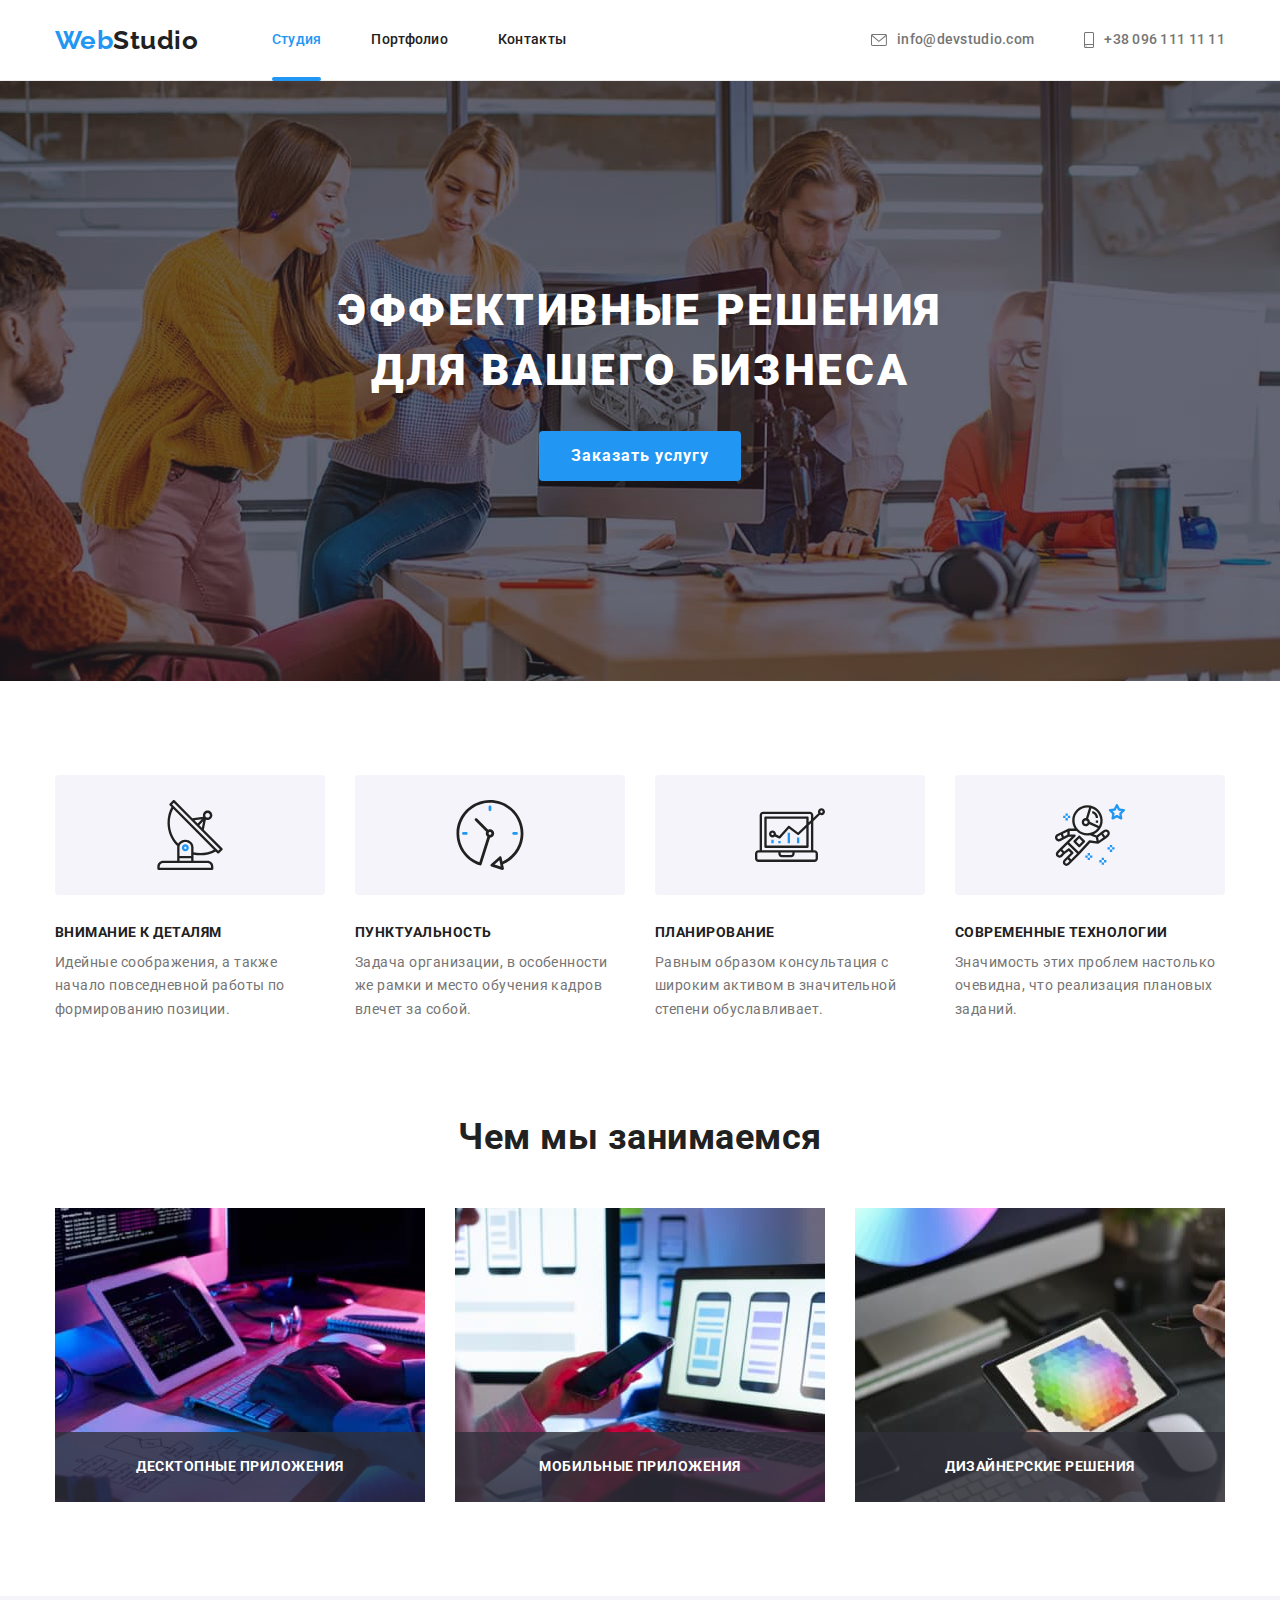
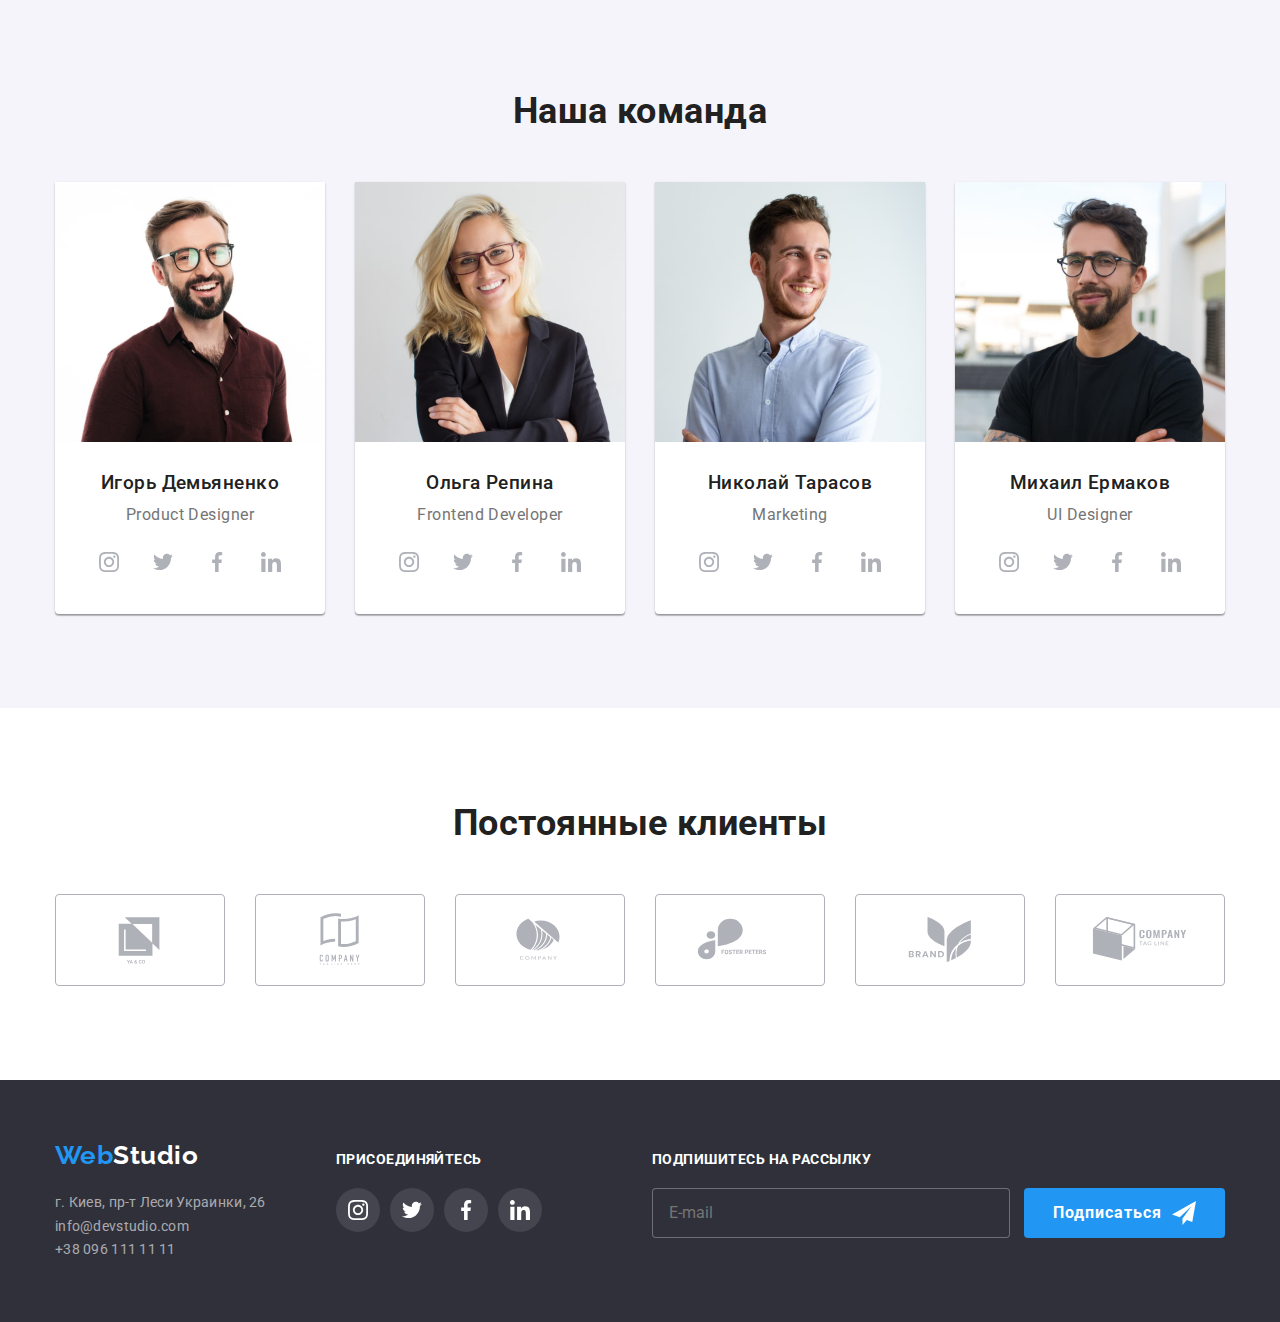
==== commit 688fb5da: "fixed" ====
--- a/index.html
+++ b/index.html
@@ -3,6 +3,7 @@
   <head>
     <meta charset="UTF-8" />
     <meta http-equiv="X-UA-Compatible" content="IE=edge" />
+    <meta name=description content="our web-studio will help you find effective solutions for your business.">
     <meta name="viewport" content="width=device-width, initial-scale=1.0" />
     <title>Студия</title>
     <link href="https://fonts.googleapis.com/css2?family=Raleway:wght@700&family=Roboto:wght@400;500;700;900&display=swap" rel="stylesheet" />
@@ -16,6 +17,7 @@
         <a href="./index.html" class="logo">Web<span class="logo__black">Studio</span></a>
         <button type="button" 
                 class="mobile-menu__button"
+                aria-label="mobile-menu-button-open"
                 aria-expanded="false"
                 aria-controls="mobile-menu__container"
                 data-menu-button>
@@ -304,13 +306,13 @@
               <picture>
                 <source srcset="./images/ermakov_dsc.jpg     1x,
                                 ./images/ermakov_dsc@2x.jpg  2x"
-                        media="(min-width: 1200px)">
+                        media="(min-width: 1200px)" width="270">              
                 <source srcset="./images/ermakov_tab.jpg     1x,
-                                ./images/ermakov_tab@2x.jpg  2x"
-                        media="(min-width: 768px)">                 
+                                ./images/ermakov_tab@2x.jpg  2x"      
+                        media="(min-width: 768px)" width="374">                                   
                 <source srcset="./images/ermakov_mob.jpg     1x,
                                 ./images/ermakov_mob@2x.jpg  2x"
-                        media="(max-width: 767px)">
+                        media="(max-width: 767px)" width="450">
               <img src="./images/ermakov_tab.jpg" alt="Михаил Ермаков"/>
             </picture>               
               <div class="team__box">
@@ -469,7 +471,7 @@
     <!-- Модальное окно  -->
     <div class="backdrop is-hidden" data-modal>
       <div class="modal">
-        <button class="modal__button" data-modal-close>
+        <button class="modal__button" aria-label="modal-window-button-close" data-modal-close>
           <svg class="modal__icon" width="18" height="18">
             <use href="./images/icons.svg#close"></use>
           </svg>
--- a/css/main.min.css
+++ b/css/main.min.css
@@ -1 +1 @@
-ul{list-style-type:none;padding:0;margin:0}h1,h2,h3,p{margin:0}img{display:block;max-width:100%;height:auto}.address__link,.mobile-social__link{display:block;font-weight:500;font-size:14px;line-height:1.14;letter-spacing:.02em;text-decoration:none;-webkit-transition:color 250ms cubic-bezier(0.4, 0, 0.2, 1);transition:color 250ms cubic-bezier(0.4, 0, 0.2, 1)}.address__link:hover,.mobile-social__link:hover,.address__link:focus,.mobile-social__link:focus{color:#2196f3;fill:#2196f3}.form__button,.subscription__button,.hero__button{border-radius:4px;padding:10px 32px;min-width:200px;border:0px solid rgba(0,0,0,0);background-color:#2196f3;color:#fff;font-family:inherit;font-weight:700;font-size:16px;line-height:1.88;letter-spacing:.06em;-webkit-transition:background-color 250ms cubic-bezier(0.4, 0, 0.2, 1);transition:background-color 250ms cubic-bezier(0.4, 0, 0.2, 1);cursor:pointer}.form__button:hover,.subscription__button:hover,.hero__button:hover,.form__button:focus,.subscription__button:focus,.hero__button:focus{background-color:#188ce8}.footer__title,.description__title,.features__title{font-size:14px;line-height:1.14;text-transform:uppercase;color:#212121}.visually-hidden{position:absolute;width:1px;height:1px;margin:-1px;border:0;padding:0;white-space:nowrap;-webkit-clip-path:inset(100%);clip-path:inset(100%);clip:rect(0 0 0 0);overflow:hidden}body{background-color:#fff;color:#757575;font-family:Roboto,sans-serif;letter-spacing:.03em}.container{margin-left:auto;margin-right:auto;padding-left:15px;padding-right:15px}@media screen and (max-width: 320px){.container{overflow-x:scroll}}@media screen and (min-width: 480px){.container{width:480px}}@media screen and (min-width: 768px){.container{width:768px}}@media screen and (min-width: 1200px){.container{width:1200px}}.header{border-bottom:1px solid #ececec}.header__container{position:relative;display:-webkit-box;display:-ms-flexbox;display:flex;-webkit-box-align:center;-ms-flex-align:center;align-items:center;-webkit-box-pack:justify;-ms-flex-pack:justify;justify-content:space-between}@media screen and (max-width: 767px){.header__container{padding:16px 15px}}.section{padding:60px 0}.section__title{line-height:1.17;text-align:center;color:#212121}@media screen and (max-width: 1199px){.section__title{margin-bottom:30px;font-size:28px}}@media screen and (min-width: 1200px){.section__title{margin-bottom:50px;font-size:36px}}.section--no-padding{padding-top:0}@media(max-width: 1200px){.section--no-padding{display:none}}.section--over-bcgr{background-color:#f5f4fa}.logo{display:block;color:#2196f3;font-family:Raleway,sans-serif;font-weight:700;font-style:normal;text-decoration:none}@media screen and (min-width: 480px){.logo{font-size:24px;line-height:1.17}}@media screen and (min-width: 1200px){.logo{font-size:26px;line-height:1.19}}.logo__black{color:#212121}.logo__white{color:#fff}@media screen and (min-width: 768px){.nav{margin-right:84px;margin-left:auto}}@media screen and (min-width: 1200px){.nav{margin-right:305px;margin-left:auto}}@media screen and (max-width: 767px){.nav__list{margin-bottom:auto}}@media screen and (min-width: 768px){.nav__list{display:-webkit-box;display:-ms-flexbox;display:flex;-webkit-box-align:center;-ms-flex-align:center;align-items:center}}@media screen and (max-width: 767px){.nav__item:not(:last-child){margin-bottom:32px}}@media screen and (min-width: 768px){.nav__item:not(:last-child){margin-right:50px}}.nav__link{position:relative;display:block;font-weight:500;line-height:1.17;letter-spacing:.02em;text-decoration:none;-webkit-transition:color 250ms cubic-bezier(0.4, 0, 0.2, 1);transition:color 250ms cubic-bezier(0.4, 0, 0.2, 1);color:#212121}@media screen and (max-width: 767px){.nav__link{font-size:40px}}@media screen and (min-width: 768px){.nav__link{padding:32px 0 32px 0;font-size:14px}}@media screen and (min-width: 1200px){.nav__link{font-size:14px;line-height:1.14}}.nav__link:hover,.nav__link:focus,.nav__link--current{color:#2196f3;fill:#2196f3}@media screen and (min-width: 768px){.nav__link--current::after{content:"";position:absolute;left:0;bottom:-1px;width:100%;height:4px;border-radius:2px;background-color:#2196f3}}.contacts{display:-webkit-box;display:-ms-flexbox;display:flex}@media screen and (max-width: 767px){.contacts{-webkit-box-orient:vertical;-webkit-box-direction:reverse;-ms-flex-direction:column-reverse;flex-direction:column-reverse;margin-top:auto;margin-bottom:64px}}@media screen and (min-width: 768px){.contacts{-webkit-box-orient:vertical;-webkit-box-direction:normal;-ms-flex-direction:column;flex-direction:column}}@media screen and (min-width: 1200px){.contacts{-webkit-box-orient:horizontal;-webkit-box-direction:normal;-ms-flex-direction:row;flex-direction:row;-webkit-box-align:center;-ms-flex-align:center;align-items:center}}@media screen and (max-width: 767px){.contacts__item:not(:first-child){margin-bottom:32px}}@media screen and (min-width: 768px){.contacts__item:not(:first-child){margin-top:10px}}@media screen and (min-width: 1200px){.contacts__item:not(:first-child){margin-top:0;margin-left:50px}}.contacts__link{display:block;font-weight:500;line-height:1.17;letter-spacing:.02em;color:#757575;fill:#757575;text-decoration:none}.contacts__link:hover,.contacts__link:focus{color:#2196f3;fill:#2196f3}@media screen and (max-width: 767px){.contacts__link{font-size:24px}}@media screen and (min-width: 768px){.contacts__link{display:-webkit-box;display:-ms-flexbox;display:flex;-webkit-box-align:center;-ms-flex-align:center;align-items:center;font-size:14px}}@media screen and (min-width: 1200px){.contacts__link{font-size:14px;line-height:1.14}}@media screen and (max-width: 767px){.contacts__link--mobile{font-size:34px;color:#2196f3}}.contacts__icon{margin-right:10px}@media screen and (max-width: 767px){.contacts__icon{display:none}}@media screen and (max-width: 767px){.mobile-menu__container{display:none;position:absolute;z-index:10;top:0;left:0;width:100%;height:100vh;padding:48px 40px;background-color:#fff}}@media screen and (min-width: 768px){.mobile-menu__container{display:-webkit-box;display:-ms-flexbox;display:flex;-webkit-box-align:center;-ms-flex-align:center;align-items:center}}.mobile-menu__container.is-open{display:block;display:-webkit-box;display:-ms-flexbox;display:flex;-webkit-box-orient:vertical;-webkit-box-direction:normal;-ms-flex-direction:column;flex-direction:column;-webkit-box-pack:justify;-ms-flex-pack:justify;justify-content:space-between}.mobile-menu__button{position:absolute;z-index:20;top:10px;right:15px;display:inline-block;padding:0;background-color:rgba(0,0,0,0);border:none;cursor:pointer}.mobile-menu__button .mobile-menu__icon-close{display:none}.mobile-menu__button.is-open .mobile-menu__icon-close{display:block}.mobile-menu__button.is-open .mobile-menu__icon-menu{display:none}@media screen and (min-width: 768px){.mobile-menu__button{display:none}}.mobile-menu__button:hover,.mobile-menu__button:focus{fill:#2196f3}.mobile-social{display:-webkit-box;display:-ms-flexbox;display:flex;-ms-flex-wrap:wrap;flex-wrap:wrap}@media screen and (min-width: 768px){.mobile-social{display:none}}.mobile-social__item:not(:last-child){border-right:1px solid rgba(33,33,33,.2);padding-right:10px}.mobile-social__item:not(:first-child){padding-left:10px}.mobile-social__link{font-size:18px;line-height:1.22;color:#2196f3}.hero{text-align:center;max-width:1600px;margin-left:auto;margin-right:auto;background-size:cover;background-repeat:no-repeat;background-position:center;background-color:#2f303a}@media screen and (max-width: 767px){.hero{background-image:-webkit-gradient(linear, left top, right top, from(rgba(47, 48, 58, 0.4)), to(rgba(47, 48, 58, 0.4))),url(../images/hero_mobile.jpg);background-image:linear-gradient(to right, rgba(47, 48, 58, 0.4), rgba(47, 48, 58, 0.4)),url(../images/hero_mobile.jpg)}}@media screen and (max-width: 767px)and (min-device-pixel-ratio: 2),screen and (max-width: 767px)and (-webkit-min-device-pixel-ratio: 2),screen and (max-width: 767px)and (min-resolution: 192dpi),screen and (max-width: 767px)and (min-resolution: 2dppx){.hero{background-image:-webkit-gradient(linear, left top, right top, from(rgba(47, 48, 58, 0.4)), to(rgba(47, 48, 58, 0.4))),url(../images/hero_mobile@2x.jpg);background-image:linear-gradient(to right, rgba(47, 48, 58, 0.4), rgba(47, 48, 58, 0.4)),url(../images/hero_mobile@2x.jpg)}}@media screen and (min-width: 768px){.hero{background-image:-webkit-gradient(linear, left top, right top, from(rgba(47, 48, 58, 0.4)), to(rgba(47, 48, 58, 0.4))),url(../images/hero_tablet.jpg);background-image:linear-gradient(to right, rgba(47, 48, 58, 0.4), rgba(47, 48, 58, 0.4)),url(../images/hero_tablet.jpg)}}@media screen and (min-width: 768px)and (min-device-pixel-ratio: 2),screen and (min-width: 768px)and (-webkit-min-device-pixel-ratio: 2),screen and (min-width: 768px)and (min-resolution: 192dpi),screen and (min-width: 768px)and (min-resolution: 2dppx){.hero{background-image:-webkit-gradient(linear, left top, right top, from(rgba(47, 48, 58, 0.4)), to(rgba(47, 48, 58, 0.4))),url(../images/hero_tablet@2x.jpg);background-image:linear-gradient(to right, rgba(47, 48, 58, 0.4), rgba(47, 48, 58, 0.4)),url(../images/hero_tablet@2x.jpg)}}@media screen and (max-width: 1199px){.hero{padding-top:118px;padding-bottom:128px}}@media screen and (min-width: 1200px){.hero{padding-top:200px;padding-bottom:200px;background-image:-webkit-gradient(linear, left top, right top, from(rgba(47, 48, 58, 0.4)), to(rgba(47, 48, 58, 0.4))),url(../images/hero_desctop.jpg);background-image:linear-gradient(to right, rgba(47, 48, 58, 0.4), rgba(47, 48, 58, 0.4)),url(../images/hero_desctop.jpg)}}@media screen and (min-width: 1200px)and (min-device-pixel-ratio: 2),screen and (min-width: 1200px)and (-webkit-min-device-pixel-ratio: 2),screen and (min-width: 1200px)and (min-resolution: 192dpi),screen and (min-width: 1200px)and (min-resolution: 2dppx){.hero{background-image:-webkit-gradient(linear, left top, right top, from(rgba(47, 48, 58, 0.4)), to(rgba(47, 48, 58, 0.4))),url(../images/hero_desctop@2x.jpg);background-image:linear-gradient(to right, rgba(47, 48, 58, 0.4), rgba(47, 48, 58, 0.4)),url(../images/hero_desctop@2x.jpg)}}.hero__title{margin-top:0;margin-bottom:30px;color:#fff;font-weight:900;font-size:26px;line-height:1.62;letter-spacing:.06em;text-transform:uppercase}@media screen and (min-width: 1200px){.hero__title{font-size:44px;line-height:1.36}}@media screen and (min-width: 768px){.features{display:-webkit-box;display:-ms-flexbox;display:flex;-ms-flex-wrap:wrap;flex-wrap:wrap;margin:-15px}}@media screen and (min-width: 1200px){.features{-webkit-box-orient:horizontal;-webkit-box-direction:normal;-ms-flex-direction:row;flex-direction:row}}@media screen and (min-width: 768px){.features__item{margin:15px;width:calc((100% - 60px)/2)}}@media screen and (min-width: 1200px){.features__item{width:calc((100% - 120px)/4)}}@media screen and (max-width: 767px){.features__item:not(:last-child){margin-bottom:30px}}.features__icon{display:-webkit-box;display:-ms-flexbox;display:flex;-webkit-box-align:center;-ms-flex-align:center;align-items:center;-webkit-box-pack:center;-ms-flex-pack:center;justify-content:center;width:100%;height:120px;background-color:#f5f4fa;border-radius:4px}.features__title{margin-top:30px;margin-bottom:10px}@media screen and (max-width: 767px){.features__title{text-align:center}}.features__text{font-size:14px;line-height:1.7}.description{display:-webkit-box;display:-ms-flexbox;display:flex}.description__item{position:relative}.description__item:not(:last-child){margin-right:30px}.description__title{position:absolute;left:0;bottom:0;display:-webkit-box;display:-ms-flexbox;display:flex;-webkit-box-align:center;-ms-flex-align:center;align-items:center;-webkit-box-pack:center;-ms-flex-pack:center;justify-content:center;width:100%;height:70px;color:#fff;background-color:rgba(47,48,58,.8)}@media screen and (min-width: 768px){.team{display:-webkit-box;display:-ms-flexbox;display:flex;-ms-flex-wrap:wrap;flex-wrap:wrap;margin:-15px}}@media screen and (min-width: 1200px){.team{-ms-flex-wrap:row;flex-wrap:row}}.team__item{-webkit-box-shadow:0px 1px 3px rgba(0,0,0,.12),0px 1px 1px rgba(0,0,0,.14),0px 2px 1px rgba(0,0,0,.2);box-shadow:0px 1px 3px rgba(0,0,0,.12),0px 1px 1px rgba(0,0,0,.14),0px 2px 1px rgba(0,0,0,.2);border-radius:0px 0px 4px 4px;background-color:#fff}@media screen and (max-width: 767px){.team__item{width:100%}}@media screen and (min-width: 768px){.team__item{width:calc((100% - 60px)/2);margin:15px}}@media screen and (min-width: 1200px){.team__item{width:calc((100% - 120px)/4)}}@media screen and (max-width: 767px){.team__item:not(:last-child){margin-bottom:30px}}.team__box{padding:30px 0;font-size:16px;line-height:1.19;text-align:center}.team__title{font-weight:500;margin-bottom:10px;color:#212121}.team__text{margin-bottom:16px}.social{display:-webkit-box;display:-ms-flexbox;display:flex;-webkit-box-pack:center;-ms-flex-pack:center;justify-content:center}.social__item:not(:last-child){margin-right:10px}.social__link{display:-webkit-box;display:-ms-flexbox;display:flex;-webkit-box-align:center;-ms-flex-align:center;align-items:center;-webkit-box-pack:center;-ms-flex-pack:center;justify-content:center;width:44px;height:44px;fill:#afb1b8;background-color:#fff;border-radius:50%;-webkit-transition:background-color 250ms cubic-bezier(0.4, 0, 0.2, 1),fill 250ms cubic-bezier(0.4, 0, 0.2, 1);transition:background-color 250ms cubic-bezier(0.4, 0, 0.2, 1),fill 250ms cubic-bezier(0.4, 0, 0.2, 1)}.social__link:hover,.social__link:focus{background-color:#2196f3;fill:#fff}.social__link--dark{fill:#fff;background-color:rgba(255,255,255,.1)}.customers{display:-webkit-box;display:-ms-flexbox;display:flex;-webkit-box-align:center;-ms-flex-align:center;align-items:center;margin:-15px}@media screen and (max-width: 1199px){.customers{-ms-flex-wrap:wrap;flex-wrap:wrap}}.customers__item{margin:15px}@media screen and (max-width: 767px){.customers__item{-ms-flex-preferred-size:calc((100% - 60px)/2);flex-basis:calc((100% - 60px)/2)}}@media screen and (min-width: 768px){.customers__item{-ms-flex-preferred-size:calc((100% - 90px)/3);flex-basis:calc((100% - 90px)/3)}}.customers__link{display:-webkit-box;display:-ms-flexbox;display:flex;-webkit-box-align:center;-ms-flex-align:center;align-items:center;-webkit-box-pack:center;-ms-flex-pack:center;justify-content:center;height:92px;border:1px solid #afb1b8;fill:#afb1b8;border-radius:4px;-webkit-transition:border 250ms cubic-bezier(0.4, 0, 0.2, 1),fill 250ms cubic-bezier(0.4, 0, 0.2, 1);transition:border 250ms cubic-bezier(0.4, 0, 0.2, 1),fill 250ms cubic-bezier(0.4, 0, 0.2, 1)}.customers__link:hover,.customers__link:focus{border:1px solid #2196f3;fill:#2196f3}.footer{padding-top:60px;padding-bottom:60px;background-color:#2f303a}.footer__container{display:-webkit-box;display:-ms-flexbox;display:flex}@media screen and (max-width: 767px){.footer__container{-webkit-box-orient:vertical;-webkit-box-direction:normal;-ms-flex-direction:column;flex-direction:column;-webkit-box-align:center;-ms-flex-align:center;align-items:center}}@media screen and (min-width: 768px){.footer__container{-webkit-box-align:baseline;-ms-flex-align:baseline;align-items:baseline;-ms-flex-pack:distribute;justify-content:space-around;-ms-flex-wrap:wrap;flex-wrap:wrap}}.footer__title{margin-bottom:20px;font-style:normal;color:#fff}@media screen and (max-width: 767px){.footer__address{margin-bottom:60px}}@media screen and (max-width: 1199px){.footer__address{text-align:center}}@media screen and (min-width: 1200px){.footer__address{margin-right:70px}}@media screen and (max-width: 767px){.footer__social{margin-bottom:60px}}@media screen and (max-width: 1199px){.footer__social{text-align:center}}@media screen and (min-width: 1200px){.footer__social{margin-right:auto}}@media screen and (max-width: 767px){.footer__subscription{width:100%}}@media screen and (min-width: 768px)and (max-width: 1199px){.footer__subscription{margin-top:60px}}@media screen and (max-width: 1199px){.footer__subscription{text-align:center}}.address{margin-top:20px}.address__link{font-style:normal;font-weight:400;color:rgba(255,255,255,.6);line-height:1.71;text-decoration:none}.address__link:hover,.address__link:focus{color:#fff}@media screen and (max-width: 1199px){.address__link:not(:last-child){margin-bottom:8px}}@media screen and (min-width: 1200px){.address__link:not(:last-child){margin-bottom:9px}}@media screen and (max-width: 1199px){.subscription__label{display:block}}.subscription__input{height:50px;padding:0 16px;margin-bottom:20px;color:#fff;background-color:#2f303a;border:1px solid rgba(255,255,255,.3);border-radius:4px;-webkit-transition:border 250ms cubic-bezier(0.4, 0, 0.2, 1);transition:border 250ms cubic-bezier(0.4, 0, 0.2, 1)}@media screen and (max-width: 767px){.subscription__input{width:100%}}@media screen and (min-width: 768px){.subscription__input{width:450px}}@media screen and (min-width: 1200px){.subscription__input{width:358px;margin-bottom:0}}.subscription__input:hover,.subscription__input:focus{outline:none;border:1px solid #fff}.subscription__icon{margin-left:10px;fill:#fff}.subscription__button{display:-webkit-inline-box;display:-ms-inline-flexbox;display:inline-flex;-webkit-box-align:center;-ms-flex-align:center;align-items:center;padding:10px 29px;margin-left:10px}@media screen and (max-width: 1199px){.subscription__button{margin-left:0}}.backdrop{position:fixed;z-index:30;top:0;left:0;width:100%;height:100%;background-color:rgba(0,0,0,.2);opacity:1;-webkit-transition:opacity 250ms cubic-bezier(0.4, 0, 0.2, 1);transition:opacity 250ms cubic-bezier(0.4, 0, 0.2, 1)}.backdrop.is-hidden{opacity:0;pointer-events:none}.modal{position:absolute;top:50%;left:50%;-webkit-transform:translate(-50%, -50%);transform:translate(-50%, -50%);opacity:1;-webkit-transition:opacity 500ms cubic-bezier(0.4, 0, 0.2, 1);transition:opacity 500ms cubic-bezier(0.4, 0, 0.2, 1);width:95%;padding:40px;background-color:#fff;-webkit-box-shadow:0px 1px 3px rgba(0,0,0,.12),0px 1px 1px rgba(0,0,0,.14),0px 2px 1px rgba(0,0,0,.2);box-shadow:0px 1px 3px rgba(0,0,0,.12),0px 1px 1px rgba(0,0,0,.14),0px 2px 1px rgba(0,0,0,.2);border-radius:4px}@media screen and (min-width: 480px){.modal{width:450px;height:609px}}@media screen and (min-width: 1200px){.modal{width:528px;height:581px}}.modal__button{position:fixed;top:8px;right:8px;display:-webkit-box;display:-ms-flexbox;display:flex;-webkit-box-align:center;-ms-flex-align:center;align-items:center;width:30px;height:30px;border-radius:50%;background-color:#fff;border:1px solid rgba(0,0,0,.1)}.modal__button:hover,.modal__button:focus{background-color:#fff;fill:#2196f3}.modal__title{margin-bottom:12px;font-size:20px;text-align:center;color:#212121}.form__label{display:block;position:relative;font-size:12px;line-height:1.17;letter-spacing:.01em}.form__label:hover>.form__icon,.form__label:focus-within>.form__icon{fill:#2196f3}.form__label:hover>.form__input,.form__label:focus-within>.form__input,.form__label:hover>.form__textarea,.form__label:focus-within>.form__textarea{outline:none;border-color:#2196f3;cursor:pointer}.form__label+.form__label{margin-top:10px}.form__input{position:relative;width:100%;height:40px;border:1px solid rgba(33,33,33,.2);border-radius:4px;margin-top:4px;padding:0 10px 0 40px;-webkit-transition:border-color 250ms cubic-bezier(0.4, 0, 0.2, 1);transition:border-color 250ms cubic-bezier(0.4, 0, 0.2, 1)}.form__icon{position:absolute;left:12px;top:50%;fill:#212121}.form__textarea{width:100%;height:120px;resize:none;padding:12px 16px;border:1px solid rgba(33,33,33,.2);border-radius:4px;margin-top:4px}.form__textarea::-webkit-input-placeholder{font-size:12px;line-height:1.17;letter-spacing:.01em;color:rgba(117,117,117,.5)}.form__textarea::-moz-placeholder{font-size:12px;line-height:1.17;letter-spacing:.01em;color:rgba(117,117,117,.5)}.form__textarea:-ms-input-placeholder{font-size:12px;line-height:1.17;letter-spacing:.01em;color:rgba(117,117,117,.5)}.form__textarea::-ms-input-placeholder{font-size:12px;line-height:1.17;letter-spacing:.01em;color:rgba(117,117,117,.5)}.form__textarea::placeholder{font-size:12px;line-height:1.17;letter-spacing:.01em;color:rgba(117,117,117,.5)}.form__label-policy{display:-webkit-box;display:-ms-flexbox;display:flex;-webkit-box-align:center;-ms-flex-align:center;align-items:center;margin-right:auto;margin-left:auto;margin-top:18px}@media screen and (max-width: 1199px){.form__label-policy{font-size:12px;line-height:1.17;-webkit-box-pack:justify;-ms-flex-pack:justify;justify-content:space-between}}@media screen and (min-width: 1200px){.form__label-policy{font-size:14px;line-height:1.71;-webkit-box-pack:center;-ms-flex-pack:center;justify-content:center}}.form__checkbox:focus~.form__chec-icon{border-color:#2196f3}.form__rule{color:#2196f3}.form__chec-icon{width:16px;height:15px;border:2px solid #212121;border-radius:2px}@media screen and (min-width: 1200px){.form__chec-icon{margin-right:8px}}.form__checkbox:checked~.form__chec-icon{background-image:url(../images/check.svg);background-size:contain;border:rgba(0,0,0,0)}.form__button{display:block;margin-top:30px;margin-left:auto;margin-right:auto}.filter{display:-webkit-box;display:-ms-flexbox;display:flex;-ms-flex-wrap:wrap;flex-wrap:wrap;-webkit-box-pack:start;-ms-flex-pack:start;justify-content:flex-start}@media screen and (max-width: 767px){.filter{margin-top:-15px;margin-bottom:40px}}@media screen and (min-width: 768px){.filter{-webkit-box-pack:center;-ms-flex-pack:center;justify-content:center;margin-bottom:30px}}@media screen and (min-width: 1200px){.filter{margin-bottom:30px}}.filter__button{padding:6px 22px;border:0px solid rgba(0,0,0,0);border-radius:4px;background-color:#f5f4fa;color:#212121;font-family:inherit;font-weight:500;font-size:16px;line-height:1.62;text-align:center;-webkit-transition:background-color 250ms cubic-bezier(0.4, 0, 0.2, 1),color 250ms cubic-bezier(0.4, 0, 0.2, 1),-webkit-box-shadow 250ms cubic-bezier(0.4, 0, 0.2, 1);transition:background-color 250ms cubic-bezier(0.4, 0, 0.2, 1),color 250ms cubic-bezier(0.4, 0, 0.2, 1),-webkit-box-shadow 250ms cubic-bezier(0.4, 0, 0.2, 1);transition:background-color 250ms cubic-bezier(0.4, 0, 0.2, 1),color 250ms cubic-bezier(0.4, 0, 0.2, 1),box-shadow 250ms cubic-bezier(0.4, 0, 0.2, 1);transition:background-color 250ms cubic-bezier(0.4, 0, 0.2, 1),color 250ms cubic-bezier(0.4, 0, 0.2, 1),box-shadow 250ms cubic-bezier(0.4, 0, 0.2, 1),-webkit-box-shadow 250ms cubic-bezier(0.4, 0, 0.2, 1)}.filter__button:hover,.filter__button:focus{background-color:#188ce8;color:#fff;-webkit-box-shadow:0px 3px 1px rgba(0,0,0,.1),0px 1px 2px rgba(0,0,0,.08),0px 2px 2px rgba(0,0,0,.12);box-shadow:0px 3px 1px rgba(0,0,0,.1),0px 1px 2px rgba(0,0,0,.08),0px 2px 2px rgba(0,0,0,.12);border-radius:4px}@media screen and (max-width: 767px){.filter__item{margin-top:15px}}.filter__item:not(:last-child){margin-right:8px}.gallery{display:-webkit-box;display:-ms-flexbox;display:flex;-ms-flex-wrap:wrap;flex-wrap:wrap;margin:-15px}.gallery__card{margin:15px}@media screen and (max-width: 767px){.gallery__card{width:calc(100% - 30px)}}@media screen and (min-width: 768px){.gallery__card{width:calc((100% - 60px)/2)}}@media screen and (min-width: 1200px){.gallery__card{width:calc((100% - 90px)/3)}}.gallery__overlay{position:relative;overflow:hidden}.gallery__overlay::before{position:absolute;bottom:0;left:0;-webkit-transform:translateY(100%);transform:translateY(100%);display:inline-block;content:"";width:100%;height:100%;background-color:rgba(33,150,243,.9);-webkit-transition:-webkit-transform 250ms cubic-bezier(0.4, 0, 0.2, 1);transition:-webkit-transform 250ms cubic-bezier(0.4, 0, 0.2, 1);transition:transform 250ms cubic-bezier(0.4, 0, 0.2, 1);transition:transform 250ms cubic-bezier(0.4, 0, 0.2, 1), -webkit-transform 250ms cubic-bezier(0.4, 0, 0.2, 1)}.gallery__text-overlay{position:absolute;bottom:0;left:0;-webkit-transform:translateY(100%);transform:translateY(100%);padding:63px 24px;font-size:18px;line-height:1.56;color:#fff;-webkit-transition:-webkit-transform 250ms cubic-bezier(0.4, 0, 0.2, 1);transition:-webkit-transform 250ms cubic-bezier(0.4, 0, 0.2, 1);transition:transform 250ms cubic-bezier(0.4, 0, 0.2, 1);transition:transform 250ms cubic-bezier(0.4, 0, 0.2, 1), -webkit-transform 250ms cubic-bezier(0.4, 0, 0.2, 1)}.gallery__link{display:block;display:-webkit-box;display:-ms-flexbox;display:flex;-webkit-box-orient:vertical;-webkit-box-direction:normal;-ms-flex-direction:column;flex-direction:column;height:100%;text-decoration:none;-webkit-transition:-webkit-box-shadow 250ms cubic-bezier(0.4, 0, 0.2, 1);transition:-webkit-box-shadow 250ms cubic-bezier(0.4, 0, 0.2, 1);transition:box-shadow 250ms cubic-bezier(0.4, 0, 0.2, 1);transition:box-shadow 250ms cubic-bezier(0.4, 0, 0.2, 1), -webkit-box-shadow 250ms cubic-bezier(0.4, 0, 0.2, 1)}.gallery__link:hover,.gallery__link:focus{-webkit-box-shadow:0px 1px 1px rgba(0,0,0,.12),0px 4px 4px rgba(0,0,0,.06),1px 4px 6px rgba(0,0,0,.16);box-shadow:0px 1px 1px rgba(0,0,0,.12),0px 4px 4px rgba(0,0,0,.06),1px 4px 6px rgba(0,0,0,.16)}.gallery__link:hover ::before,.gallery__link:focus ::before,.gallery__link:hover .gallery__text-overlay,.gallery__link:focus .gallery__text-overlay{-webkit-transform:translateY(0);transform:translateY(0)}.gallery__box{-webkit-box-flex:1;-ms-flex-positive:1;flex-grow:1;padding:20px 24px 20px 24px;border-right:1px solid #eee;border-bottom:1px solid #eee;border-left:1px solid #eee}.gallery__title{margin-bottom:4px;color:#212121;font-weight:700;font-size:18px;line-height:2;letter-spacing:.06em}.gallery__text{font-size:16px;line-height:1.88;color:#757575}/*# sourceMappingURL=main.min.css.map */+ul{list-style-type:none;padding:0;margin:0}h1,h2,h3,p{margin:0}img{display:block;max-width:100%;height:auto}.address__link,.mobile-social__link{display:block;font-weight:500;font-size:14px;line-height:1.14;letter-spacing:.02em;text-decoration:none;-webkit-transition:color 250ms cubic-bezier(0.4, 0, 0.2, 1);transition:color 250ms cubic-bezier(0.4, 0, 0.2, 1)}.address__link:hover,.mobile-social__link:hover,.address__link:focus,.mobile-social__link:focus{color:#2196f3;fill:#2196f3}.form__button,.subscription__button,.hero__button{border-radius:4px;padding:10px 32px;min-width:200px;border:0px solid rgba(0,0,0,0);background-color:#2196f3;color:#fff;font-family:inherit;font-weight:700;font-size:16px;line-height:1.88;letter-spacing:.06em;-webkit-transition:background-color 250ms cubic-bezier(0.4, 0, 0.2, 1);transition:background-color 250ms cubic-bezier(0.4, 0, 0.2, 1);cursor:pointer}.form__button:hover,.subscription__button:hover,.hero__button:hover,.form__button:focus,.subscription__button:focus,.hero__button:focus{background-color:#188ce8}.footer__title,.description__title,.features__title{font-size:14px;line-height:1.14;text-transform:uppercase;color:#212121}.visually-hidden{position:absolute;width:1px;height:1px;margin:-1px;border:0;padding:0;white-space:nowrap;-webkit-clip-path:inset(100%);clip-path:inset(100%);clip:rect(0 0 0 0);overflow:hidden}body{background-color:#fff;color:#757575;font-family:Roboto,sans-serif;letter-spacing:.03em}.container{margin-left:auto;margin-right:auto;padding-left:15px;padding-right:15px}@media screen and (max-width: 320px){.container{overflow-x:scroll}}@media screen and (min-width: 480px){.container{width:480px}}@media screen and (min-width: 768px){.container{width:768px}}@media screen and (min-width: 1200px){.container{width:1200px}}.header{border-bottom:1px solid #ececec}.header__container{position:relative;display:-webkit-box;display:-ms-flexbox;display:flex;-webkit-box-align:center;-ms-flex-align:center;align-items:center;-webkit-box-pack:justify;-ms-flex-pack:justify;justify-content:space-between}@media screen and (max-width: 767px){.header__container{padding:16px 15px}}.section{padding:60px 0}@media screen and (min-width: 1200px){.section{padding:94px 0}}.section__title{line-height:1.17;text-align:center;color:#212121}@media screen and (max-width: 1199px){.section__title{margin-bottom:30px;font-size:28px}}@media screen and (min-width: 1200px){.section__title{margin-bottom:50px;font-size:36px}}.section--no-padding{padding-top:0}@media(max-width: 1200px){.section--no-padding{display:none}}.section--over-bcgr{background-color:#f5f4fa}.logo{display:block;color:#2196f3;font-family:Raleway,sans-serif;font-weight:700;font-style:normal;text-decoration:none}@media screen and (min-width: 480px){.logo{font-size:24px;line-height:1.17}}@media screen and (min-width: 1200px){.logo{font-size:26px;line-height:1.19}}.logo__black{color:#212121}.logo__white{color:#fff}@media screen and (min-width: 768px){.nav{margin-right:84px;margin-left:auto}}@media screen and (min-width: 1200px){.nav{margin-right:305px;margin-left:auto}}@media screen and (max-width: 767px){.nav__list{margin-bottom:auto}}@media screen and (min-width: 768px){.nav__list{display:-webkit-box;display:-ms-flexbox;display:flex;-webkit-box-align:center;-ms-flex-align:center;align-items:center}}@media screen and (max-width: 767px){.nav__item:not(:last-child){margin-bottom:32px}}@media screen and (min-width: 768px){.nav__item:not(:last-child){margin-right:50px}}.nav__link{position:relative;display:block;font-weight:500;line-height:1.17;letter-spacing:.02em;text-decoration:none;-webkit-transition:color 250ms cubic-bezier(0.4, 0, 0.2, 1);transition:color 250ms cubic-bezier(0.4, 0, 0.2, 1);color:#212121}@media screen and (max-width: 767px){.nav__link{font-size:40px}}@media screen and (min-width: 768px){.nav__link{padding:32px 0 32px 0;font-size:14px}}@media screen and (min-width: 1200px){.nav__link{font-size:14px;line-height:1.14}}.nav__link:hover,.nav__link:focus,.nav__link--current{color:#2196f3;fill:#2196f3}@media screen and (min-width: 768px){.nav__link--current::after{content:"";position:absolute;left:0;bottom:-1px;width:100%;height:4px;border-radius:2px;background-color:#2196f3}}.contacts{display:-webkit-box;display:-ms-flexbox;display:flex}@media screen and (max-width: 767px){.contacts{-webkit-box-orient:vertical;-webkit-box-direction:reverse;-ms-flex-direction:column-reverse;flex-direction:column-reverse;margin-top:auto;margin-bottom:64px}}@media screen and (min-width: 768px){.contacts{-webkit-box-orient:vertical;-webkit-box-direction:normal;-ms-flex-direction:column;flex-direction:column}}@media screen and (min-width: 1200px){.contacts{-webkit-box-orient:horizontal;-webkit-box-direction:normal;-ms-flex-direction:row;flex-direction:row;-webkit-box-align:center;-ms-flex-align:center;align-items:center}}@media screen and (max-width: 767px){.contacts__item:not(:first-child){margin-bottom:32px}}@media screen and (min-width: 768px){.contacts__item:not(:first-child){margin-top:10px}}@media screen and (min-width: 1200px){.contacts__item:not(:first-child){margin-top:0;margin-left:50px}}.contacts__link{display:block;font-weight:500;line-height:1.17;letter-spacing:.02em;color:#757575;fill:#757575;text-decoration:none}.contacts__link:hover,.contacts__link:focus{color:#2196f3;fill:#2196f3}@media screen and (max-width: 767px){.contacts__link{font-size:24px}}@media screen and (min-width: 768px){.contacts__link{display:-webkit-box;display:-ms-flexbox;display:flex;-webkit-box-align:center;-ms-flex-align:center;align-items:center;font-size:14px}}@media screen and (min-width: 1200px){.contacts__link{font-size:14px;line-height:1.14}}@media screen and (max-width: 767px){.contacts__link--mobile{font-size:34px;color:#2196f3}}.contacts__icon{margin-right:10px}@media screen and (max-width: 767px){.contacts__icon{display:none}}@media screen and (max-width: 767px){.mobile-menu__container{display:none;position:absolute;z-index:10;top:0;left:0;width:100%;height:100vh;padding:48px 40px;background-color:#fff}}@media screen and (min-width: 768px){.mobile-menu__container{display:-webkit-box;display:-ms-flexbox;display:flex;-webkit-box-align:center;-ms-flex-align:center;align-items:center}}.mobile-menu__container.is-open{display:block;display:-webkit-box;display:-ms-flexbox;display:flex;-webkit-box-orient:vertical;-webkit-box-direction:normal;-ms-flex-direction:column;flex-direction:column;-webkit-box-pack:justify;-ms-flex-pack:justify;justify-content:space-between}.mobile-menu__button{position:absolute;z-index:20;top:10px;right:15px;display:inline-block;padding:0;background-color:rgba(0,0,0,0);border:none;cursor:pointer}.mobile-menu__button .mobile-menu__icon-close{display:none}.mobile-menu__button.is-open .mobile-menu__icon-close{display:block}.mobile-menu__button.is-open .mobile-menu__icon-menu{display:none}@media screen and (min-width: 768px){.mobile-menu__button{display:none}}.mobile-menu__button:hover,.mobile-menu__button:focus{fill:#2196f3}.mobile-social{display:-webkit-box;display:-ms-flexbox;display:flex;-ms-flex-wrap:wrap;flex-wrap:wrap}@media screen and (min-width: 768px){.mobile-social{display:none}}.mobile-social__item:not(:last-child){border-right:1px solid rgba(33,33,33,.2);padding-right:10px}.mobile-social__item:not(:first-child){padding-left:10px}.mobile-social__link{font-size:18px;line-height:1.22;color:#2196f3}.hero{text-align:center;max-width:1600px;margin-left:auto;margin-right:auto;background-size:cover;background-repeat:no-repeat;background-position:center;background-color:#2f303a}@media screen and (max-width: 767px){.hero{background-image:-webkit-gradient(linear, left top, right top, from(rgba(47, 48, 58, 0.4)), to(rgba(47, 48, 58, 0.4))),url(../images/hero_mobile.jpg);background-image:linear-gradient(to right, rgba(47, 48, 58, 0.4), rgba(47, 48, 58, 0.4)),url(../images/hero_mobile.jpg)}}@media screen and (max-width: 767px)and (min-device-pixel-ratio: 2),screen and (max-width: 767px)and (-webkit-min-device-pixel-ratio: 2),screen and (max-width: 767px)and (min-resolution: 192dpi),screen and (max-width: 767px)and (min-resolution: 2dppx){.hero{background-image:-webkit-gradient(linear, left top, right top, from(rgba(47, 48, 58, 0.4)), to(rgba(47, 48, 58, 0.4))),url(../images/hero_mobile@2x.jpg);background-image:linear-gradient(to right, rgba(47, 48, 58, 0.4), rgba(47, 48, 58, 0.4)),url(../images/hero_mobile@2x.jpg)}}@media screen and (min-width: 768px){.hero{background-image:-webkit-gradient(linear, left top, right top, from(rgba(47, 48, 58, 0.4)), to(rgba(47, 48, 58, 0.4))),url(../images/hero_tablet.jpg);background-image:linear-gradient(to right, rgba(47, 48, 58, 0.4), rgba(47, 48, 58, 0.4)),url(../images/hero_tablet.jpg)}}@media screen and (min-width: 768px)and (min-device-pixel-ratio: 2),screen and (min-width: 768px)and (-webkit-min-device-pixel-ratio: 2),screen and (min-width: 768px)and (min-resolution: 192dpi),screen and (min-width: 768px)and (min-resolution: 2dppx){.hero{background-image:-webkit-gradient(linear, left top, right top, from(rgba(47, 48, 58, 0.4)), to(rgba(47, 48, 58, 0.4))),url(../images/hero_tablet@2x.jpg);background-image:linear-gradient(to right, rgba(47, 48, 58, 0.4), rgba(47, 48, 58, 0.4)),url(../images/hero_tablet@2x.jpg)}}@media screen and (max-width: 1199px){.hero{padding-top:118px;padding-bottom:128px}}@media screen and (min-width: 1200px){.hero{padding-top:200px;padding-bottom:200px;background-image:-webkit-gradient(linear, left top, right top, from(rgba(47, 48, 58, 0.4)), to(rgba(47, 48, 58, 0.4))),url(../images/hero_desctop.jpg);background-image:linear-gradient(to right, rgba(47, 48, 58, 0.4), rgba(47, 48, 58, 0.4)),url(../images/hero_desctop.jpg)}}@media screen and (min-width: 1200px)and (min-device-pixel-ratio: 2),screen and (min-width: 1200px)and (-webkit-min-device-pixel-ratio: 2),screen and (min-width: 1200px)and (min-resolution: 192dpi),screen and (min-width: 1200px)and (min-resolution: 2dppx){.hero{background-image:-webkit-gradient(linear, left top, right top, from(rgba(47, 48, 58, 0.4)), to(rgba(47, 48, 58, 0.4))),url(../images/hero_desctop@2x.jpg);background-image:linear-gradient(to right, rgba(47, 48, 58, 0.4), rgba(47, 48, 58, 0.4)),url(../images/hero_desctop@2x.jpg)}}.hero__title{margin-top:0;margin-bottom:30px;color:#fff;font-weight:900;font-size:26px;line-height:1.62;letter-spacing:.06em;text-transform:uppercase}@media screen and (min-width: 1200px){.hero__title{font-size:44px;line-height:1.36}}@media screen and (min-width: 768px){.features{display:-webkit-box;display:-ms-flexbox;display:flex;-ms-flex-wrap:wrap;flex-wrap:wrap;margin:-15px}}@media screen and (min-width: 1200px){.features{-webkit-box-orient:horizontal;-webkit-box-direction:normal;-ms-flex-direction:row;flex-direction:row}}@media screen and (min-width: 768px){.features__item{margin:15px;width:calc((100% - 60px)/2)}}@media screen and (min-width: 1200px){.features__item{width:calc((100% - 120px)/4)}}@media screen and (max-width: 767px){.features__item:not(:last-child){margin-bottom:30px}}.features__icon{display:-webkit-box;display:-ms-flexbox;display:flex;-webkit-box-align:center;-ms-flex-align:center;align-items:center;-webkit-box-pack:center;-ms-flex-pack:center;justify-content:center;width:100%;height:120px;background-color:#f5f4fa;border-radius:4px}.features__title{margin-top:30px;margin-bottom:10px}@media screen and (max-width: 767px){.features__title{text-align:center}}.features__text{font-size:14px;line-height:1.7}.description{display:-webkit-box;display:-ms-flexbox;display:flex}.description__item{position:relative}.description__item:not(:last-child){margin-right:30px}.description__title{position:absolute;left:0;bottom:0;display:-webkit-box;display:-ms-flexbox;display:flex;-webkit-box-align:center;-ms-flex-align:center;align-items:center;-webkit-box-pack:center;-ms-flex-pack:center;justify-content:center;width:100%;height:70px;color:#fff;background-color:rgba(47,48,58,.8)}@media screen and (min-width: 768px){.team{display:-webkit-box;display:-ms-flexbox;display:flex;-ms-flex-wrap:wrap;flex-wrap:wrap;margin:-15px}}@media screen and (min-width: 1200px){.team{-ms-flex-wrap:row;flex-wrap:row}}.team__item{-webkit-box-shadow:0px 1px 3px rgba(0,0,0,.12),0px 1px 1px rgba(0,0,0,.14),0px 2px 1px rgba(0,0,0,.2);box-shadow:0px 1px 3px rgba(0,0,0,.12),0px 1px 1px rgba(0,0,0,.14),0px 2px 1px rgba(0,0,0,.2);border-radius:0px 0px 4px 4px;background-color:#fff}@media screen and (max-width: 767px){.team__item{width:100%}}@media screen and (min-width: 768px){.team__item{width:calc((100% - 60px)/2);margin:15px}}@media screen and (min-width: 1200px){.team__item{width:calc((100% - 120px)/4)}}@media screen and (max-width: 767px){.team__item:not(:last-child){margin-bottom:30px}}.team__box{padding:30px 0;font-size:16px;line-height:1.19;text-align:center}.team__title{font-weight:500;margin-bottom:10px;color:#212121}.team__text{margin-bottom:16px}.social{display:-webkit-box;display:-ms-flexbox;display:flex;-webkit-box-pack:center;-ms-flex-pack:center;justify-content:center}.social__item:not(:last-child){margin-right:10px}.social__link{display:-webkit-box;display:-ms-flexbox;display:flex;-webkit-box-align:center;-ms-flex-align:center;align-items:center;-webkit-box-pack:center;-ms-flex-pack:center;justify-content:center;width:44px;height:44px;fill:#afb1b8;background-color:#fff;border-radius:50%;-webkit-transition:background-color 250ms cubic-bezier(0.4, 0, 0.2, 1),fill 250ms cubic-bezier(0.4, 0, 0.2, 1);transition:background-color 250ms cubic-bezier(0.4, 0, 0.2, 1),fill 250ms cubic-bezier(0.4, 0, 0.2, 1)}.social__link:hover,.social__link:focus{background-color:#2196f3;fill:#fff}.social__link--dark{fill:#fff;background-color:rgba(255,255,255,.1)}.customers{display:-webkit-box;display:-ms-flexbox;display:flex;-webkit-box-align:center;-ms-flex-align:center;align-items:center;margin:-15px}@media screen and (max-width: 1199px){.customers{-ms-flex-wrap:wrap;flex-wrap:wrap}}.customers__item{margin:15px}@media screen and (max-width: 767px){.customers__item{-ms-flex-preferred-size:calc((100% - 60px)/2);flex-basis:calc((100% - 60px)/2)}}@media screen and (min-width: 768px){.customers__item{-ms-flex-preferred-size:calc((100% - 90px)/3);flex-basis:calc((100% - 90px)/3)}}.customers__link{display:-webkit-box;display:-ms-flexbox;display:flex;-webkit-box-align:center;-ms-flex-align:center;align-items:center;-webkit-box-pack:center;-ms-flex-pack:center;justify-content:center;height:92px;border:1px solid #afb1b8;fill:#afb1b8;border-radius:4px;-webkit-transition:border 250ms cubic-bezier(0.4, 0, 0.2, 1),fill 250ms cubic-bezier(0.4, 0, 0.2, 1);transition:border 250ms cubic-bezier(0.4, 0, 0.2, 1),fill 250ms cubic-bezier(0.4, 0, 0.2, 1)}.customers__link:hover,.customers__link:focus{border:1px solid #2196f3;fill:#2196f3}.footer{padding-top:60px;padding-bottom:60px;background-color:#2f303a}.footer__container{display:-webkit-box;display:-ms-flexbox;display:flex}@media screen and (max-width: 767px){.footer__container{-webkit-box-orient:vertical;-webkit-box-direction:normal;-ms-flex-direction:column;flex-direction:column;-webkit-box-align:center;-ms-flex-align:center;align-items:center}}@media screen and (min-width: 768px){.footer__container{-webkit-box-align:baseline;-ms-flex-align:baseline;align-items:baseline;-ms-flex-pack:distribute;justify-content:space-around;-ms-flex-wrap:wrap;flex-wrap:wrap}}.footer__title{margin-bottom:20px;font-style:normal;color:#fff}@media screen and (max-width: 767px){.footer__address{margin-bottom:60px}}@media screen and (max-width: 1199px){.footer__address{text-align:center}}@media screen and (min-width: 1200px){.footer__address{margin-right:70px}}@media screen and (max-width: 767px){.footer__social{margin-bottom:60px}}@media screen and (max-width: 1199px){.footer__social{text-align:center}}@media screen and (min-width: 1200px){.footer__social{margin-right:auto}}@media screen and (max-width: 767px){.footer__subscription{width:100%}}@media screen and (min-width: 768px)and (max-width: 1199px){.footer__subscription{margin-top:60px}}@media screen and (max-width: 1199px){.footer__subscription{text-align:center}}.address{margin-top:20px}.address__link{font-style:normal;font-weight:400;color:rgba(255,255,255,.6);line-height:1.71;text-decoration:none}.address__link:hover,.address__link:focus{color:#fff}@media screen and (max-width: 1199px){.address__link:not(:last-child){margin-bottom:8px}}@media screen and (min-width: 1200px){.address__link:not(:last-child){margin-bottom:9px}}@media screen and (max-width: 1199px){.subscription__label{display:block}}.subscription__input{height:50px;padding:0 16px;margin-bottom:20px;color:#fff;background-color:#2f303a;border:1px solid rgba(255,255,255,.3);border-radius:4px;-webkit-transition:border 250ms cubic-bezier(0.4, 0, 0.2, 1);transition:border 250ms cubic-bezier(0.4, 0, 0.2, 1)}@media screen and (max-width: 767px){.subscription__input{width:100%}}@media screen and (min-width: 768px){.subscription__input{width:450px}}@media screen and (min-width: 1200px){.subscription__input{width:358px;margin-bottom:0}}.subscription__input:hover,.subscription__input:focus{outline:none;border:1px solid #fff}.subscription__icon{margin-left:10px;fill:#fff}.subscription__button{display:-webkit-inline-box;display:-ms-inline-flexbox;display:inline-flex;-webkit-box-align:center;-ms-flex-align:center;align-items:center;padding:10px 29px;margin-left:10px}@media screen and (max-width: 1199px){.subscription__button{margin-left:0}}.backdrop{position:fixed;z-index:30;top:0;left:0;width:100%;height:100%;background-color:rgba(0,0,0,.2);opacity:1;-webkit-transition:opacity 250ms cubic-bezier(0.4, 0, 0.2, 1);transition:opacity 250ms cubic-bezier(0.4, 0, 0.2, 1)}.backdrop.is-hidden{opacity:0;pointer-events:none}.modal{position:absolute;top:50%;left:50%;-webkit-transform:translate(-50%, -50%);transform:translate(-50%, -50%);opacity:1;-webkit-transition:opacity 500ms cubic-bezier(0.4, 0, 0.2, 1);transition:opacity 500ms cubic-bezier(0.4, 0, 0.2, 1);width:95%;padding:40px;background-color:#fff;-webkit-box-shadow:0px 1px 3px rgba(0,0,0,.12),0px 1px 1px rgba(0,0,0,.14),0px 2px 1px rgba(0,0,0,.2);box-shadow:0px 1px 3px rgba(0,0,0,.12),0px 1px 1px rgba(0,0,0,.14),0px 2px 1px rgba(0,0,0,.2);border-radius:4px}@media screen and (min-width: 480px){.modal{width:450px;height:609px}}@media screen and (min-width: 1200px){.modal{width:528px;height:581px}}.modal__button{position:fixed;top:8px;right:8px;display:-webkit-box;display:-ms-flexbox;display:flex;-webkit-box-align:center;-ms-flex-align:center;align-items:center;width:30px;height:30px;border-radius:50%;background-color:#fff;border:1px solid rgba(0,0,0,.1)}.modal__button:hover,.modal__button:focus{background-color:#fff;fill:#2196f3}.modal__title{margin-bottom:12px;font-size:20px;text-align:center;color:#212121}.form__label{display:block;position:relative;font-size:12px;line-height:1.17;letter-spacing:.01em}.form__label:hover>.form__icon,.form__label:focus-within>.form__icon{fill:#2196f3}.form__label:hover>.form__input,.form__label:focus-within>.form__input,.form__label:hover>.form__textarea,.form__label:focus-within>.form__textarea{outline:none;border-color:#2196f3;cursor:pointer}.form__label+.form__label{margin-top:10px}.form__input{position:relative;width:100%;height:40px;border:1px solid rgba(33,33,33,.2);border-radius:4px;margin-top:4px;padding:0 10px 0 40px;-webkit-transition:border-color 250ms cubic-bezier(0.4, 0, 0.2, 1);transition:border-color 250ms cubic-bezier(0.4, 0, 0.2, 1)}.form__icon{position:absolute;left:12px;top:50%;fill:#212121}.form__textarea{width:100%;height:120px;resize:none;padding:12px 16px;border:1px solid rgba(33,33,33,.2);border-radius:4px;margin-top:4px}.form__textarea::-webkit-input-placeholder{font-size:12px;line-height:1.17;letter-spacing:.01em;color:rgba(117,117,117,.5)}.form__textarea::-moz-placeholder{font-size:12px;line-height:1.17;letter-spacing:.01em;color:rgba(117,117,117,.5)}.form__textarea:-ms-input-placeholder{font-size:12px;line-height:1.17;letter-spacing:.01em;color:rgba(117,117,117,.5)}.form__textarea::-ms-input-placeholder{font-size:12px;line-height:1.17;letter-spacing:.01em;color:rgba(117,117,117,.5)}.form__textarea::placeholder{font-size:12px;line-height:1.17;letter-spacing:.01em;color:rgba(117,117,117,.5)}.form__label-policy{display:-webkit-box;display:-ms-flexbox;display:flex;-webkit-box-align:center;-ms-flex-align:center;align-items:center;margin-right:auto;margin-left:auto;margin-top:18px}@media screen and (max-width: 1199px){.form__label-policy{font-size:12px;line-height:1.17;-webkit-box-pack:justify;-ms-flex-pack:justify;justify-content:space-between}}@media screen and (min-width: 1200px){.form__label-policy{font-size:14px;line-height:1.71;-webkit-box-pack:center;-ms-flex-pack:center;justify-content:center}}.form__checkbox:focus~.form__chec-icon{border-color:#2196f3}.form__rule{color:#2196f3}.form__chec-icon{width:16px;height:15px;border:2px solid #212121;border-radius:2px}@media screen and (min-width: 1200px){.form__chec-icon{margin-right:8px}}.form__checkbox:checked~.form__chec-icon{background-image:url(../images/check.svg);background-size:contain;border:rgba(0,0,0,0)}.form__button{display:block;margin-top:30px;margin-left:auto;margin-right:auto}.filter{display:-webkit-box;display:-ms-flexbox;display:flex;-ms-flex-wrap:wrap;flex-wrap:wrap;-webkit-box-pack:start;-ms-flex-pack:start;justify-content:flex-start}@media screen and (max-width: 767px){.filter{margin-top:-15px;margin-bottom:40px}}@media screen and (min-width: 768px){.filter{-webkit-box-pack:center;-ms-flex-pack:center;justify-content:center;margin-bottom:30px}}@media screen and (min-width: 1200px){.filter{margin-bottom:30px}}.filter__button{padding:6px 22px;border:0px solid rgba(0,0,0,0);border-radius:4px;background-color:#f5f4fa;color:#212121;font-family:inherit;font-weight:500;font-size:16px;line-height:1.62;text-align:center;-webkit-transition:background-color 250ms cubic-bezier(0.4, 0, 0.2, 1),color 250ms cubic-bezier(0.4, 0, 0.2, 1),-webkit-box-shadow 250ms cubic-bezier(0.4, 0, 0.2, 1);transition:background-color 250ms cubic-bezier(0.4, 0, 0.2, 1),color 250ms cubic-bezier(0.4, 0, 0.2, 1),-webkit-box-shadow 250ms cubic-bezier(0.4, 0, 0.2, 1);transition:background-color 250ms cubic-bezier(0.4, 0, 0.2, 1),color 250ms cubic-bezier(0.4, 0, 0.2, 1),box-shadow 250ms cubic-bezier(0.4, 0, 0.2, 1);transition:background-color 250ms cubic-bezier(0.4, 0, 0.2, 1),color 250ms cubic-bezier(0.4, 0, 0.2, 1),box-shadow 250ms cubic-bezier(0.4, 0, 0.2, 1),-webkit-box-shadow 250ms cubic-bezier(0.4, 0, 0.2, 1)}.filter__button:hover,.filter__button:focus{background-color:#188ce8;color:#fff;-webkit-box-shadow:0px 3px 1px rgba(0,0,0,.1),0px 1px 2px rgba(0,0,0,.08),0px 2px 2px rgba(0,0,0,.12);box-shadow:0px 3px 1px rgba(0,0,0,.1),0px 1px 2px rgba(0,0,0,.08),0px 2px 2px rgba(0,0,0,.12);border-radius:4px}@media screen and (max-width: 767px){.filter__item{margin-top:15px}}.filter__item:not(:last-child){margin-right:8px}.gallery{display:-webkit-box;display:-ms-flexbox;display:flex;-ms-flex-wrap:wrap;flex-wrap:wrap;margin:-15px}.gallery__card{margin:15px}@media screen and (max-width: 767px){.gallery__card{width:calc(100% - 30px)}}@media screen and (min-width: 768px){.gallery__card{width:calc((100% - 60px)/2)}}@media screen and (min-width: 1200px){.gallery__card{width:calc((100% - 90px)/3)}}.gallery__overlay{position:relative;overflow:hidden}.gallery__overlay::before{position:absolute;bottom:0;left:0;-webkit-transform:translateY(100%);transform:translateY(100%);display:inline-block;content:"";width:100%;height:100%;background-color:rgba(33,150,243,.9);-webkit-transition:-webkit-transform 250ms cubic-bezier(0.4, 0, 0.2, 1);transition:-webkit-transform 250ms cubic-bezier(0.4, 0, 0.2, 1);transition:transform 250ms cubic-bezier(0.4, 0, 0.2, 1);transition:transform 250ms cubic-bezier(0.4, 0, 0.2, 1), -webkit-transform 250ms cubic-bezier(0.4, 0, 0.2, 1)}.gallery__text-overlay{position:absolute;bottom:0;left:0;-webkit-transform:translateY(100%);transform:translateY(100%);padding:63px 24px;font-size:18px;line-height:1.56;color:#fff;-webkit-transition:-webkit-transform 250ms cubic-bezier(0.4, 0, 0.2, 1);transition:-webkit-transform 250ms cubic-bezier(0.4, 0, 0.2, 1);transition:transform 250ms cubic-bezier(0.4, 0, 0.2, 1);transition:transform 250ms cubic-bezier(0.4, 0, 0.2, 1), -webkit-transform 250ms cubic-bezier(0.4, 0, 0.2, 1)}.gallery__link{display:block;display:-webkit-box;display:-ms-flexbox;display:flex;-webkit-box-orient:vertical;-webkit-box-direction:normal;-ms-flex-direction:column;flex-direction:column;height:100%;text-decoration:none;-webkit-transition:-webkit-box-shadow 250ms cubic-bezier(0.4, 0, 0.2, 1);transition:-webkit-box-shadow 250ms cubic-bezier(0.4, 0, 0.2, 1);transition:box-shadow 250ms cubic-bezier(0.4, 0, 0.2, 1);transition:box-shadow 250ms cubic-bezier(0.4, 0, 0.2, 1), -webkit-box-shadow 250ms cubic-bezier(0.4, 0, 0.2, 1)}.gallery__link:hover,.gallery__link:focus{-webkit-box-shadow:0px 1px 1px rgba(0,0,0,.12),0px 4px 4px rgba(0,0,0,.06),1px 4px 6px rgba(0,0,0,.16);box-shadow:0px 1px 1px rgba(0,0,0,.12),0px 4px 4px rgba(0,0,0,.06),1px 4px 6px rgba(0,0,0,.16)}.gallery__link:hover ::before,.gallery__link:focus ::before,.gallery__link:hover .gallery__text-overlay,.gallery__link:focus .gallery__text-overlay{-webkit-transform:translateY(0);transform:translateY(0)}.gallery__box{-webkit-box-flex:1;-ms-flex-positive:1;flex-grow:1;padding:20px 24px 20px 24px;border-right:1px solid #eee;border-bottom:1px solid #eee;border-left:1px solid #eee}.gallery__title{margin-bottom:4px;color:#212121;font-weight:700;font-size:18px;line-height:2;letter-spacing:.06em}.gallery__text{font-size:16px;line-height:1.88;color:#757575}/*# sourceMappingURL=main.min.css.map */